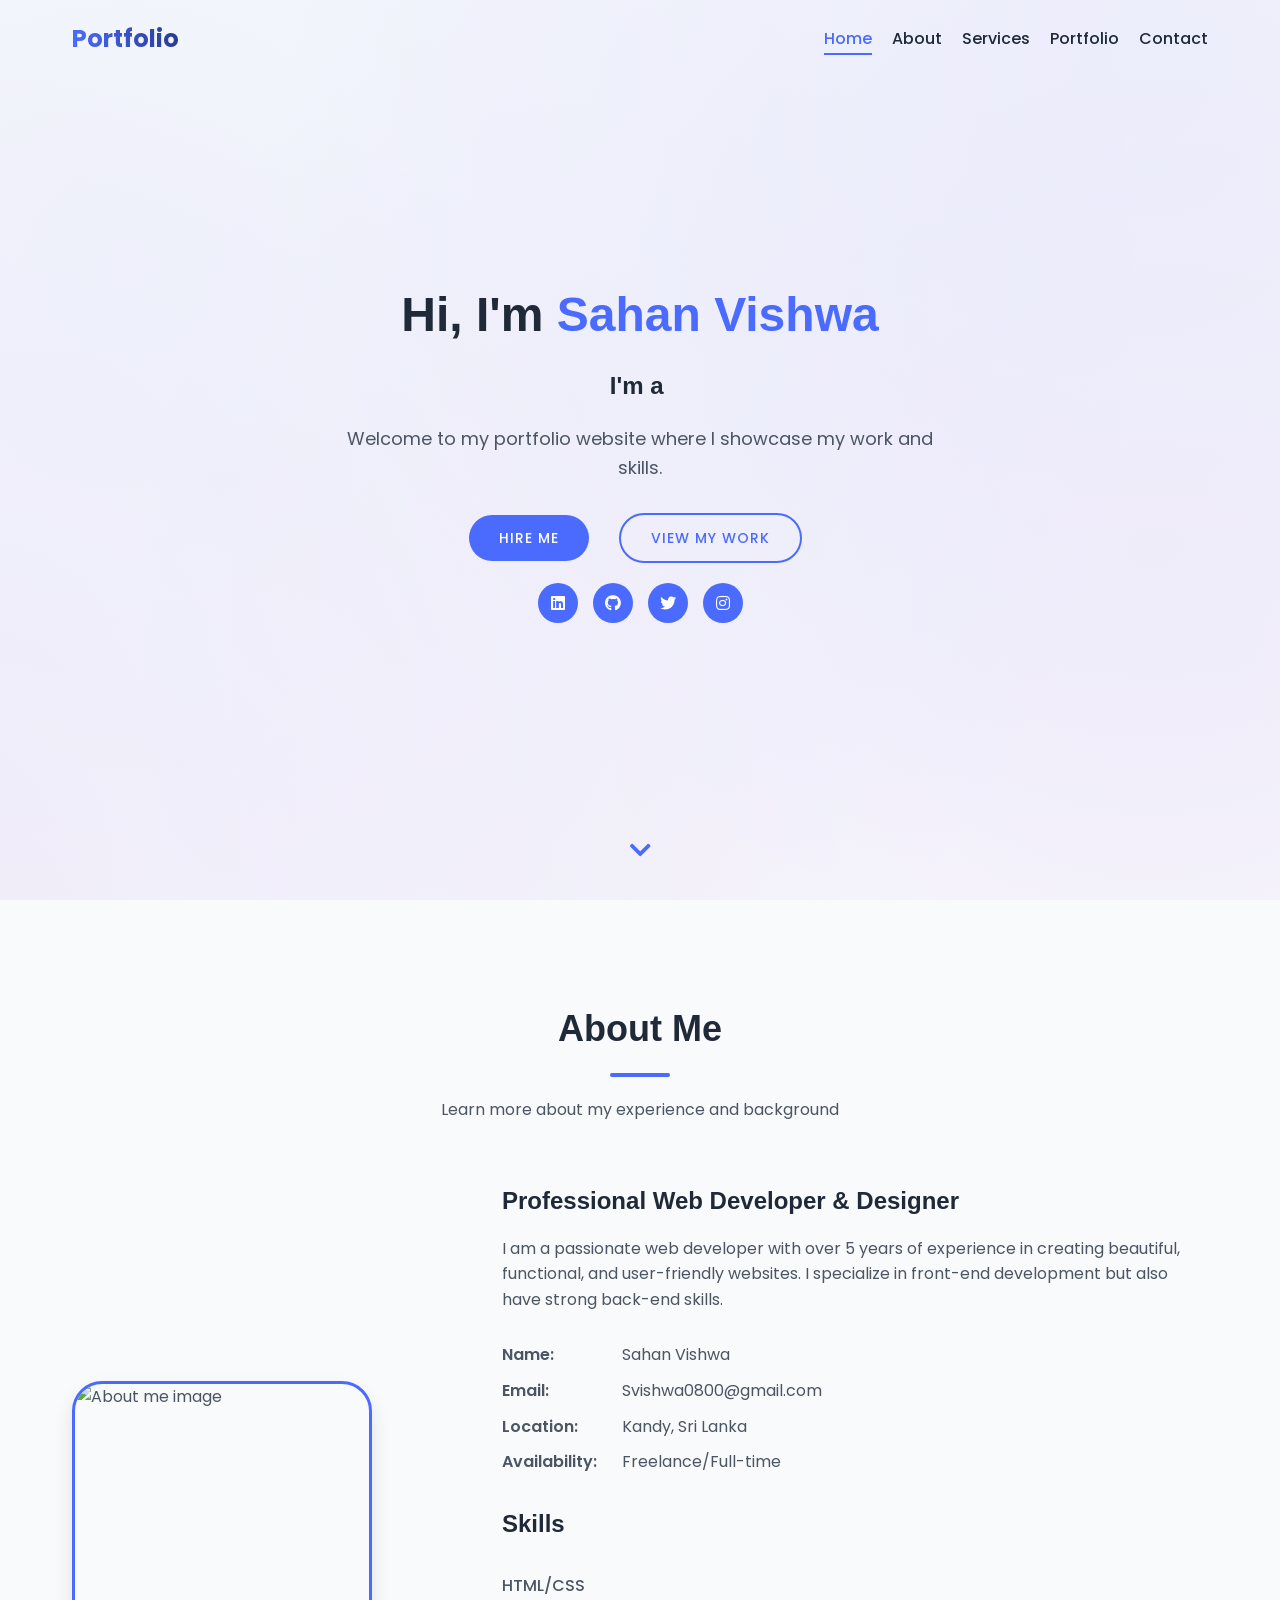
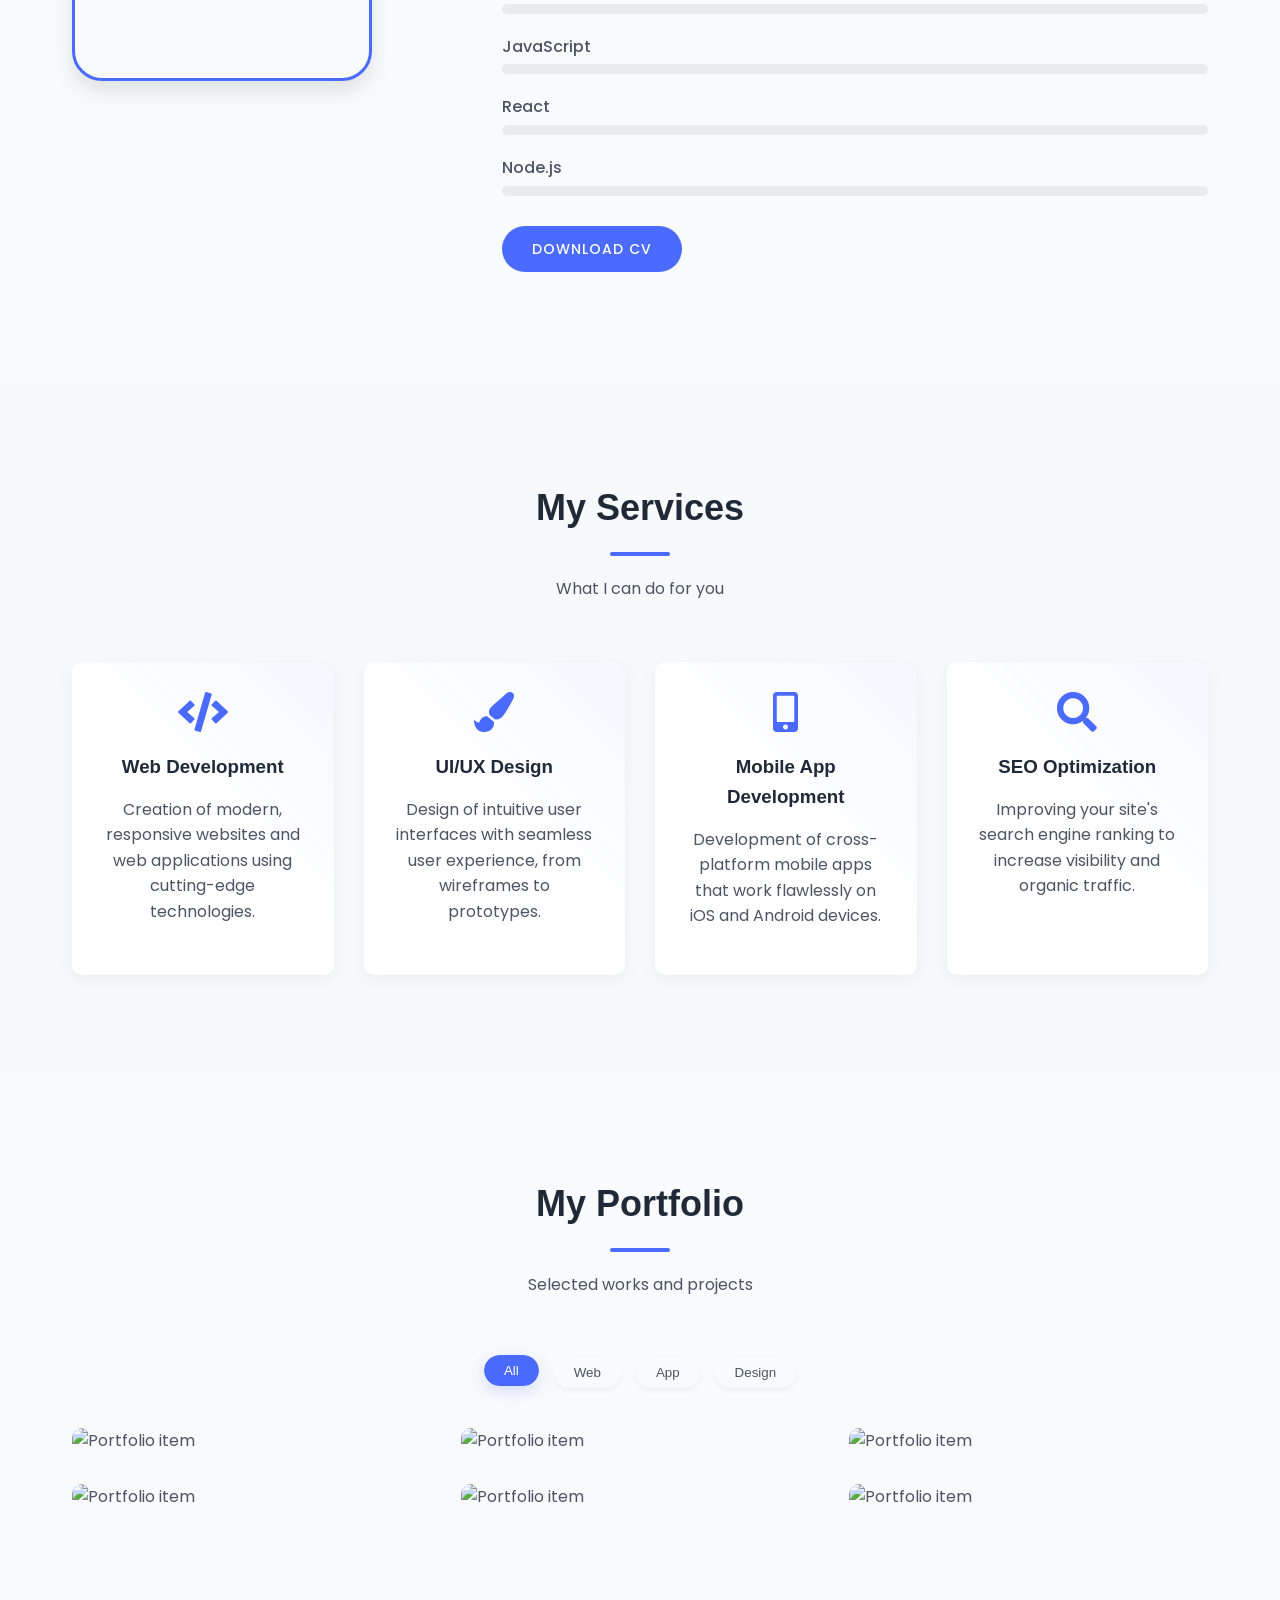
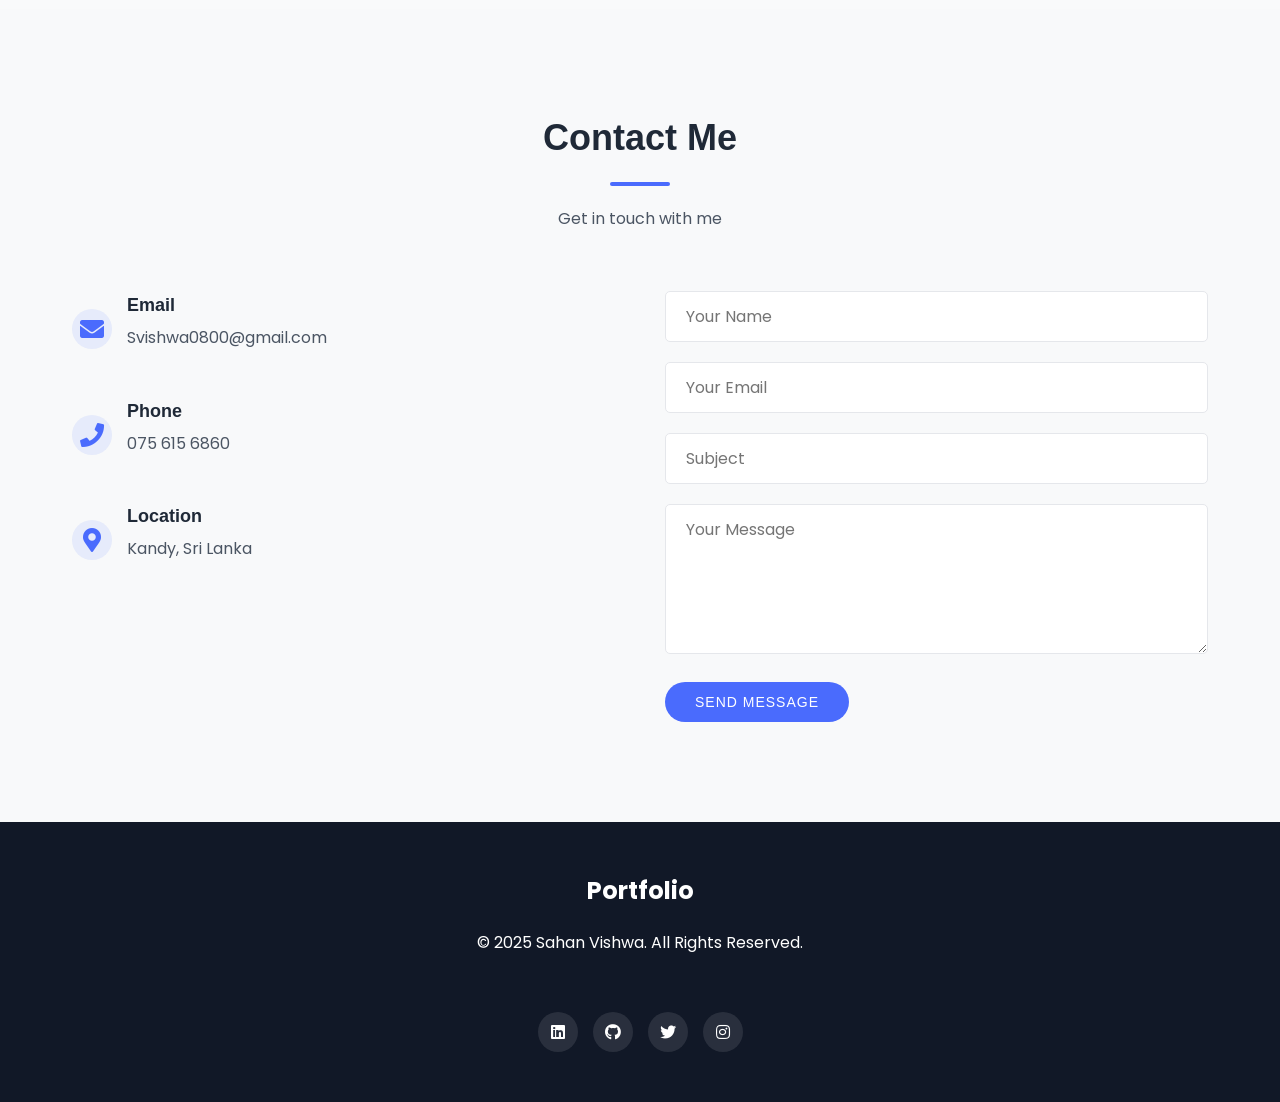
==== index.html @ ba1b1155 "Update index.html" ====
<!DOCTYPE html>
<html lang="en">
<head>
    <meta charset="UTF-8">
    <meta name="viewport" content="width=device-width, initial-scale=1.0">
    <title>Professional Portfolio</title>
    <link rel="stylesheet" href="styles.css">
    <link rel="stylesheet" href="https://cdnjs.cloudflare.com/ajax/libs/font-awesome/5.15.4/css/all.min.css">
    <link href="https://fonts.googleapis.com/css2?family=Poppins:wght@300;400;500;600;700&display=swap" rel="stylesheet">
    <script src="https://cdn.jsdelivr.net/npm/typed.js@2.0.12"></script>
</head>
<body>
    <header class="navbar">
        <div class="container">
            <div class="logo">Portfolio</div>
            <ul class="nav-links">
                <li><a href="#home" class="active">Home</a></li>
                <li><a href="#about">About</a></li>
                <li><a href="#services">Services</a></li>
                <li><a href="#portfolio">Portfolio</a></li>
                <li><a href="#contact">Contact</a></li>
            </ul>
            <div class="hamburger">
                <div class="bar"></div>
                <div class="bar"></div>
                <div class="bar"></div>
            </div>
        </div>
    </header>

    <section id="home" class="hero">
        <div class="hero-content">
            <div class="hero-text">
                <h1>Hi, I'm <span class="highlight">Sahan Vishwa</span></h1>
                <h2>I'm a <span class="typed-container"><span class="typed"></span></span></h2>
                <p>Welcome to my portfolio website where I showcase my work and skills.</p>
                <div class="cta-buttons">
                    <a href="#contact" class="btn primary-btn">Hire Me</a>
                    <a href="#portfolio" class="btn secondary-btn">View My Work</a>
                </div>
                <div class="social-icons">
                    <a href="https://www.linkedin.com/in/svishwa0800/"><i class="fab fa-linkedin"></i></a>
                    <a href="https://github.com/Svishwa2004"><i class="fab fa-github"></i></a>
                    <a href="#"><i class="fab fa-twitter"></i></a>
                    <a href="#"><i class="fab fa-instagram"></i></a>
                </div>
            </div>
        </div>
        <div class="scroll-down">
            <a href="#about"><i class="fas fa-chevron-down"></i></a>
        </div>
    </section>

    <!-- About Section -->
    <section id="about" class="about">
        <div class="container">
            <div class="section-header">
                <h2>About Me</h2>
                <div class="separator"></div>
                <p>Learn more about my experience and background</p>
            </div>
            
            <div class="about-content">
                <div class="about-image">
                    <img src="https://raw.githubusercontent.com/Svishwa2004/portfolio/refs/heads/main/my-image.JPG" alt="About me image" >
                </div>
                <div class="about-text">
                    <h3>Professional Web Developer & Designer</h3>
                    <p>I am a passionate web developer with over 5 years of experience in creating beautiful, functional, and user-friendly websites. I specialize in front-end development but also have strong back-end skills.</p>
                    
                    <div class="info-list">
                        <div class="info-item">
                            <span>Name:</span>
                            <span>Sahan Vishwa</span>
                        </div>
                        <div class="info-item">
                            <span>Email:</span>
                            <span>Svishwa0800@gmail.com</span>
                        </div>
                        <div class="info-item">
                            <span>Location:</span>
                            <span>Kandy, Sri Lanka</span>
                        </div>
                        <div class="info-item">
                            <span>Availability:</span>
                            <span>Freelance/Full-time</span>
                        </div>
                    </div>
                    
                    <h3>Skills</h3>
                    <div class="skills">
                        <div class="skill">
                            <div class="skill-name">HTML/CSS</div>
                            <div class="skill-bar">
                                <div class="skill-per" data-per="95%"></div>
                            </div>
                        </div>
                        <div class="skill">
                            <div class="skill-name">JavaScript</div>
                            <div class="skill-bar">
                                <div class="skill-per" data-per="85%"></div>
                            </div>
                        </div>
                        <div class="skill">
                            <div class="skill-name">React</div>
                            <div class="skill-bar">
                                <div class="skill-per" data-per="80%"></div>
                            </div>
                        </div>
                        <div class="skill">
                            <div class="skill-name">Node.js</div>
                            <div class="skill-bar">
                                <div class="skill-per" data-per="75%"></div>
                            </div>
                        </div>
                    </div>
                    
                    <a href="#" class="btn primary-btn" id="download-cv">Download CV</a>
                </div>
            </div>
        </div>
    </section>

    <!-- Services Section -->
    <section id="services" class="services">
        <div class="container">
            <div class="section-header">
                <h2>My Services</h2>
                <div class="separator"></div>
                <p>What I can do for you</p>
            </div>
            
            <div class="service-cards">
                <div class="service-card">
                    <i class="fas fa-code"></i>
                    <h3>Web Development</h3>
                    <p>Creation of modern, responsive websites and web applications using cutting-edge technologies.</p>
                </div>
                <div class="service-card">
                    <i class="fas fa-paint-brush"></i>
                    <h3>UI/UX Design</h3>
                    <p>Design of intuitive user interfaces with seamless user experience, from wireframes to prototypes.</p>
                </div>
                <div class="service-card">
                    <i class="fas fa-mobile-alt"></i>
                    <h3>Mobile App Development</h3>
                    <p>Development of cross-platform mobile apps that work flawlessly on iOS and Android devices.</p>
                </div>
                <div class="service-card">
                    <i class="fas fa-search"></i>
                    <h3>SEO Optimization</h3>
                    <p>Improving your site's search engine ranking to increase visibility and organic traffic.</p>
                </div>
            </div>
        </div>
    </section>

    <!-- Portfolio Section -->
    <section id="portfolio" class="portfolio">
        <div class="container">
            <div class="section-header">
                <h2>My Portfolio</h2>
                <div class="separator"></div>
                <p>Selected works and projects</p>
            </div>
            
            <div class="portfolio-filters">
                <button class="filter-btn active" data-filter="all">All</button>
                <button class="filter-btn" data-filter="web">Web</button>
                <button class="filter-btn" data-filter="app">App</button>
                <button class="filter-btn" data-filter="design">Design</button>
            </div>
            
            <div class="portfolio-grid">
                <div class="portfolio-item" data-category="web">
                    <div class="portfolio-image">
                        <img src="https://www.bytewebster.com/frontendprojects/uploads/images/responsive-e-commerce-website-template-bytewebster.jpg" alt="Portfolio item">
                        <div class="portfolio-overlay">
                            <div class="overlay-content">
                                <h3>E-Commerce Website</h3>
                                <p>Web Development</p>
                                <a href="#" class="view-project">View Project</a>
                            </div>
                        </div>
                    </div>
                </div>
                <div class="portfolio-item" data-category="app">
                    <div class="portfolio-image">
                        <img src="https://cdn.prod.website-files.com/6451597c62e55d5ea41332a5/6581054d151ed7f8823f4769_Create-Your-Own-Fitness-App-5.png" alt="Portfolio item">
                        <div class="portfolio-overlay">
                            <div class="overlay-content">
                                <h3>Fitness App</h3>
                                <p>Mobile App</p>
                                <a href="#" class="view-project">View Project</a>
                            </div>
                        </div>
                    </div>
                </div>
                <div class="portfolio-item" data-category="design">
                    <div class="portfolio-image">
                        <img src="http://graphicdesigneye.com/front-end/assets/images/banner/branding-design.png" alt="Portfolio item">
                        <div class="portfolio-overlay">
                            <div class="overlay-content">
                                <h3>Brand Identity</h3>
                                <p>Design</p>
                                <a href="#" class="view-project">View Project</a>
                            </div>
                        </div>
                    </div>
                </div>
                <div class="portfolio-item" data-category="web">
                    <div class="portfolio-image">
                        <img src="https://5.imimg.com/data5/MH/FQ/OV/SELLER-52007146/personal-portfolio-website-1000x1000.jpg" alt="Portfolio item">
                        <div class="portfolio-overlay">
                            <div class="overlay-content">
                                <h3>Portfolio Website</h3>
                                <p>Web Development</p>
                                <a href="#" class="view-project">View Project</a>
                            </div>
                        </div>
                    </div>
                </div>
                <div class="portfolio-item" data-category="app">
                    <div class="portfolio-image">
                        <img src="https://media.licdn.com/dms/image/v2/C4D12AQE7p2OstXBmpw/article-cover_image-shrink_600_2000/article-cover_image-shrink_600_2000/0/1619277092995?e=2147483647&v=beta&t=x0GxTcOvyIyr338R6J-FVIcWxgdVFo8Wwa640TPJw7Y" alt="Portfolio item">
                        <div class="portfolio-overlay">
                            <div class="overlay-content">
                                <h3>Food Delivery App</h3>
                                <p>Mobile App</p>
                                <a href="#" class="view-project">View Project</a>
                            </div>
                        </div>
                    </div>
                </div>
                <div class="portfolio-item" data-category="design">
                    <div class="portfolio-image">
                        <img src="https://karnavatiuniversity.edu.in/wp-content/uploads/2024/02/B.-Design-Hons.-Product-Design-img.jpg" alt="Portfolio item">
                        <div class="portfolio-overlay">
                            <div class="overlay-content">
                                <h3>Product Design</h3>
                                <p>Design</p>
                                <a href="#" class="view-project">View Project</a>
                            </div>
                        </div>
                    </div>
                </div>
            </div>
        </div>
    </section>

    <!-- Contact Section -->
    <section id="contact" class="contact">
        <div class="container">
            <div class="section-header">
                <h2>Contact Me</h2>
                <div class="separator"></div>
                <p>Get in touch with me</p>
            </div>
            
            <div class="contact-content">
                <div class="contact-info">
                    <div class="contact-item">
                        <i class="fas fa-envelope"></i>
                        <div>
                            <h3>Email</h3>
                            <p>Svishwa0800@gmail.com</p>
                        </div>
                    </div>
                    <div class="contact-item">
                        <i class="fas fa-phone"></i>
                        <div>
                            <h3>Phone</h3>
                            <p>075 615 6860</p>
                        </div>
                    </div>
                    <div class="contact-item">
                        <i class="fas fa-map-marker-alt"></i>
                        <div>
                            <h3>Location</h3>
                            <p>Kandy, Sri Lanka</p>
                        </div>
                    </div>
                </div>
                
                <form action="https://api.web3forms.com/submit" method="POST" class="contact-form">
                    <input type="hidden" name="access_key" value="cb5d2c61-7e8f-4712-87fb-365a425210e7">
                    <input type="hidden" name="subject" value="New Contact Form Submission - Portfolio">
                    <input type="hidden" name="from_name" value="Portfolio Website Contact">
                    <input type="hidden" name="replyto" value="" id="replyto-email">
                    <input type="checkbox" name="botcheck" class="hidden" style="display: none;">
                    <div class="form-group">
                        <input type="text" name="name" placeholder="Your Name" required>
                    </div>
                    <div class="form-group">
                        <input type="email" name="email" placeholder="Your Email" required id="email-field">
                    </div>
                    <div class="form-group">
                        <input type="text" name="subject" placeholder="Subject" required>
                    </div>
                    <div class="form-group">
                        <textarea name="message" placeholder="Your Message" required></textarea>
                    </div>
                    <button type="submit" class="btn primary-btn">Send Message</button>
                </form>
            </div>
        </div>
    </section>

    <!-- Footer -->
    <footer class="footer">
        <div class="container">
            <div class="footer-content">
                <div class="footer-logo">Portfolio</div>
                <p>&copy; 2025 Sahan Vishwa. All Rights Reserved.</p>
                <div class="social-icons">
                    <a href="https://www.linkedin.com/in/svishwa0800/"><i class="fab fa-linkedin"></i></a>
                    <a href="https://github.com/Svishwa2004"><i class="fab fa-github"></i></a>
                    <a href="#"><i class="fab fa-twitter"></i></a>
                    <a href="#"><i class="fab fa-instagram"></i></a>
                </div>
            </div>
        </div>
    </footer>

    <script src="https://cdn.jsdelivr.net/npm/typed.js@2.0.12"></script>
    <script src="https://unpkg.com/scrollreveal"></script>
    <script src="script.js"></script>
</body>
</html>
---- styles.css ----
/* General Styles */
:root {
    --primary-color: #4a6bfd; /* Use solid color */
    --secondary-color: #2a3b8f; /* Use solid color */
    --primary-gradient: linear-gradient(135deg, #4a6bfd, #8a2be2); /* Add gradient as a separate variable */
    --secondary-gradient: linear-gradient(135deg, #2a3b8f, #6a5acd); /* Add gradient as a separate variable */
    --dark-color: #111827;
    --light-color: #f9fafb;
    --text-color: #4b5563;
    --heading-color: #1f2937;
    --transition: all 0.3s ease-in-out;
}

* {
    margin: 0;
    padding: 0;
    box-sizing: border-box;
}

html {
    scroll-behavior: smooth;
}

body {
    font-family: 'Poppins', sans-serif;
    line-height: 1.6;
    color: var(--text-color);
    background-color: var(--light-color);
    animation: fadeIn 1s ease;
}

h1, h2, h3, h4, h5, h6 {
font-family: 'Montserrat', sans-serif;
    color: var(--heading-color);
    font-weight: 700;
    margin-bottom: 1rem;
}

p {
    margin-bottom: 1rem;
}

img {
    max-width: 100%;
    height: auto;
}

    a {
        color: var(--primary-color); /* Keep solid color for text */
        text-decoration: none;
        transition: var(--transition);
    }

a:hover {
    color: var(--secondary-color);
}

ul {
    list-style: none;
}

.container {
    max-width: 1200px;
    margin: 0 auto;
    padding: 0 2rem;
}

section {
    padding: 100px 0;
}

.btn {
    display: inline-block;
    padding: 12px 30px;
    border-radius: 50px;
    font-weight: 500;
    text-transform: uppercase;
    letter-spacing: 1px;
    transition: var(--transition);
    cursor: pointer;
    border: none;
    font-size: 14px;
    margin-right: 10px;
}

.highlight {
    color: var(--primary-color);
    font-weight: 700;
}
  
.primary-btn {
    background-color: var(--primary-color);
    color: white;
    position: relative;
    overflow: hidden;
}

.primary-btn:hover {
    background-color: var(--secondary-color);
    color: white;
    transform: translateY(-5px);
    box-shadow: 0 10px 20px rgba(0, 0, 0, 0.1);
}

.primary-btn::after {
    content: '';
    position: absolute;
    top: 50%;
    left: 50%;
    width: 150%;
    height: 150%;
    background: rgba(255, 255, 255, 0.2);
    border-radius: 50%;
    transform: translate(-50%, -50%) scale(0);
    opacity: 0;
    transition: transform 0.6s, opacity 0.6s;
}

.primary-btn:hover::after {
    transform: translate(-50%, -50%) scale(1);
    opacity: 1;
}

.secondary-btn {
    background-color: transparent;
    color: var(--primary-color);
    border: 2px solid var(--primary-color);
}

.secondary-btn:hover {
    background-color: var(--primary-color);
    color: white;
    transform: translateY(-5px);
    box-shadow: 0 10px 20px rgba(0, 0, 0, 0.1);
}

.section-header {
    text-align: center;
    margin-bottom: 60px;
}

.section-header h2 {
    font-size: 36px;
    position: relative;
    display: inline-block;
    margin-bottom: 15px;
}

.separator {
    height: 4px;
    width: 60px;
    background-color: var(--primary-color);
    margin: 0 auto 20px;
    border-radius: 10px;
}

/* Navbar Styles */
.navbar {
    position: fixed;
    top: 0;
    left: 0;
    width: 100%;
    z-index: 1000;
    background-color: transparent;
    transition: var(--transition);
    padding: 20px 0;
}

.navbar.scrolled {
    background-color: white;
    box-shadow: 0 5px 20px rgba(0, 0, 0, 0.1);
    padding: 15px 0;
}

.navbar .container {
    display: flex;
    justify-content: space-between;
    align-items: center;
}

.logo {
    font-size: 24px;
    font-weight: 700;
    color: var(--primary-color);
    position: relative;
    background-image: linear-gradient(to right, var(--primary-color), var(--secondary-color));
    background-clip: text;
    -webkit-background-clip: text;
    color: transparent;
    animation: gradientShift 5s ease infinite alternate;
}

.nav-links {
    display: flex;
    gap: 20px;
}

.nav-links li a {
    color: var(--heading-color);
    font-weight: 500;
    position: relative;
    padding: 5px 0;
}

.nav-links li a.active,
.nav-links li a:hover {
    color: var(--primary-color);
}

.nav-links li a::before {
    content: "";
    position: absolute;
    bottom: 0;
    left: 0;
    width: 0;
    height: 2px;
    background-color: var(--primary-color);
    transition: var(--transition);
}

.nav-links li a.active::before,
.nav-links li a:hover::before {
    width: 100%;
}

.hamburger {
    display: none;
    cursor: pointer;
}

.bar {
    display: block;
    width: 25px;
    height: 3px;
    margin: 5px auto;
    background-color: var(--heading-color);
    transition: var(--transition);
}

/* Hero Section */
.hero {
    display: flex;
    align-items: center;
    justify-content: center;
    text-align: center;
    height: 100vh;
    position: relative;
    overflow: hidden;
    background-color: var(--light-color);
    z-index: 1;
}

/* 3D Moving Background Effect */
.hero::before,
.hero::after {
    content: '';
    position: absolute;
    top: -50%;
    left: -50%;
    width: 200%;
    height: 200%;
    background-image: 
        radial-gradient(circle at 30% 40%, rgba(74, 107, 253, 0.05) 0%, transparent 50%),
        radial-gradient(circle at 70% 60%, rgba(138, 43, 226, 0.05) 0%, transparent 50%);
    animation: rotate3d 20s linear infinite;
    z-index: -2;
}

.hero::after {
    background-image: 
        radial-gradient(circle at 70% 30%, rgba(74, 107, 253, 0.08) 0%, transparent 40%),
        radial-gradient(circle at 20% 80%, rgba(138, 43, 226, 0.08) 0%, transparent 40%);
    animation: rotate3d-reverse 30s linear infinite;
    opacity: 0.7;
    z-index: -1;
}

/* Create floating shapes for depth */
.hero .shape {
    position: absolute;
    border-radius: 50%;
    background: linear-gradient(45deg, rgba(74, 107, 253, 0.1), rgba(138, 43, 226, 0.1));
    filter: blur(10px);
    z-index: -1;
}

.hero .shape:nth-child(1) {
    width: 300px;
    height: 300px;
    top: -100px;
    right: -100px;
    animation: float 15s ease-in-out infinite alternate;
}

.hero .shape:nth-child(2) {
    width: 200px;
    height: 200px;
    bottom: -50px;
    left: -50px;
    animation: float 20s ease-in-out infinite alternate-reverse;
}

.hero .shape:nth-child(3) {
    width: 150px;
    height: 150px;
    top: 40%;
    left: 20%;
    animation: float 25s ease-in-out infinite alternate;
}

@keyframes rotate3d {
    0% {
        transform: rotate(0deg) translateZ(0);
    }
    100% {
        transform: rotate(360deg) translateZ(0);
    }
}

@keyframes rotate3d-reverse {
    0% {
        transform: rotate(360deg) translateZ(0);
    }
    100% {
        transform: rotate(0deg) translateZ(0);
    }
}

@keyframes float {
    0% {
        transform: translateY(0) translateX(0) scale(1);
    }
    50% {
        transform: translateY(-30px) translateX(20px) scale(1.05);
    }
    100% {
        transform: translateY(0) translateX(0) scale(1);
    }
}

.hero-content {
    display: flex;
    flex-direction: column;
    align-items: center;
    gap: 30px;
    position: relative;
    z-index: 2;  /* Ensure content stays above the animated background */
}

.hero-text {
    max-width: 600px;
}

.hero-text h1 {
    font-size: 48px;
    margin-bottom: 10px;
    opacity: 0;
    transform: translateY(30px);
    animation: fadeInUp 1s forwards 0.5s;
}

.hero-text h2 {
    font-size: 24px;
    margin-bottom: 20px;
    opacity: 0;
    transform: translateY(30px);
    animation: fadeInUp 1s forwards 0.7s;
}

.hero-text p {
    font-size: 18px;
    margin-bottom: 30px;
    opacity: 0;
    transform: translateY(30px);
    animation: fadeInUp 1s forwards 0.9s;
}

.cta-buttons {
    display: flex;
    justify-content: center;
    align-items: center;
    gap: 20px;
    margin-top: 20px;
}

.social-icons {
    display: flex;
    justify-content: center;
    gap: 15px;
    margin-top: 20px;
    opacity: 0;
    transform: translateY(30px);
    animation: fadeInUp 1s forwards 1.3s;
}

.social-icons a {
    display: flex;
    align-items: center;
    justify-content: center;
    width: 40px;
    height: 40px;
    border-radius: 50%;
    background-color: var(--primary-color);
    color: white;
    transition: var(--transition);
    position: relative;
    overflow: hidden;
}

.social-icons a:hover {
    background-color: var(--secondary-color);
    transform: translateY(-5px);
}

.hero-image {
    display: none; /* Hide the hero image for now */
}

.scroll-down {
    position: absolute;
    bottom: 30px;
    left: 50%;
    transform: translateX(-50%);
    animation: bounce 2s infinite;
}

.scroll-down a {
    color: var(--primary-color);
    font-size: 24px;
}

/* About Section */
.about-content {
    display: flex;
    gap: 80px;
    align-items: center;
    justify-content: space-between;
}

.about-image {
    display: flex;
    justify-content: center;
    align-items: center;
}

.about-image img {
    width: 300px;  /* Make image smaller (adjust this value as needed) */
    height: 300px;
    object-fit: cover;
    border-radius: 10%;  /* Make perfectly round */
    border: 3px solid var(--primary-color);
    box-shadow: 0 10px 20px rgba(0, 0, 0, 0.1);
    transition: transform 0.3s ease, box-shadow 0.3s ease;
    display: block;
    margin: 0 auto;
}

.about-image img:hover {
    transform: scale(1.05);
    box-shadow: 0 15px 30px rgba(0, 0, 0, 0.2);
}

.about-text {
    flex: 1;
    margin-left: 50px;
}

.about-text h3 {
    font-size: 24px;
    margin-bottom: 15px;
}

.info-list {
    margin: 30px 0;
}

.info-item {
    display: flex;
    margin-bottom: 10px;
}

.info-item span:first-child {
    font-weight: 600;
    width: 120px;
    min-width: 120px; /* Ensure minimum width even on small screens */
    text-align: left; /* Align text to the left */
}

.skills {
    margin: 30px 0;
}

.skill {
    margin-bottom: 20px;
}

.skill-name {
    font-weight: 500;
    margin-bottom: 5px;
}

.skill-bar {
    height: 10px;
    background-color: #e9ecef;
    border-radius: 5px;
    overflow: hidden;
}

.skill-per {
    height: 100%;
    background-color: var(--primary-color);
    border-radius: 5px;
    position: relative;
    width: 0;
    transition: width 1.5s ease;
}

/* Services Section */
.services {
    background-color: #f8f9fa;
}

.service-cards {
    display: grid;
    grid-template-columns: repeat(auto-fill, minmax(250px, 1fr));
    gap: 30px;
}

.service-card {
    background-color: white;
    padding: 30px;
    border-radius: 10px;
    box-shadow: 0 5px 15px rgba(0, 0, 0, 0.05);
    transition: var(--transition);
    text-align: center;
    position: relative;
    overflow: hidden;
}

.service-card:hover {
    transform: translateY(-10px);
    box-shadow: 0 15px 30px rgba(0, 0, 0, 0.1);
}

.service-card i {
    font-size: 40px;
    color: var(--primary-color);
    margin-bottom: 20px;
}

.service-card h3 {
    margin-bottom: 15px;
}

.service-card::before {
    content: '';
    position: absolute;
    top: 0;
    left: 0;
    width: 100%;
    height: 100%;
    background: linear-gradient(135deg, var(--primary-color) 0%, var(--secondary-color) 100%);
    opacity: 0;
    z-index: -1;
    transition: opacity 0.3s ease;
    border-radius: 10px;
}

.service-card:hover::before {
    opacity: 0.05;
}

.service-card::after {
    content: "";
    position: absolute;
    width: 100%;
    height: 100%;
    top: 0;
    left: 0;
    background: linear-gradient(45deg, transparent 50%, rgba(74, 107, 253, 0.05) 100%);
    z-index: 1;
    transition: 0.6s;
}

.service-card:hover::after {
    transform: rotate(180deg);
}

/* Portfolio Section */
.portfolio-filters {
    display: flex;
    justify-content: center;
    gap: 15px;
    margin-bottom: 40px;
    flex-wrap: wrap;
}

.filter-btn {
    background: transparent;
    border: none;
    cursor: pointer;
    padding: 8px 20px;
    border-radius: 30px; /* More rounded corners */
    font-weight: 500;
    transition: all 0.4s cubic-bezier(0.165, 0.84, 0.44, 1);
    position: relative;
    overflow: hidden;
    color: var(--text-color);
    box-shadow: 0 2px 5px rgba(0, 0, 0, 0.05);
    transform: translateY(0);
}

.filter-btn::before {
    content: '';
    position: absolute;
    top: 0;
    left: 0;
    width: 100%;
    height: 100%;
    background-color: var(--primary-color);
    opacity: 0;
    transform: scale(0);
    border-radius: 30px;
    z-index: -1;
    transition: transform 0.4s cubic-bezier(0.165, 0.84, 0.44, 1), 
                opacity 0.4s cubic-bezier(0.165, 0.84, 0.44, 1);
}

.filter-btn.active, 
.filter-btn:hover {
    color: white;
    transform: translateY(-2px);
    box-shadow: 0 5px 15px rgba(74, 107, 253, 0.2);
}

.filter-btn.active::before, 
.filter-btn:hover::before {
    opacity: 1;
    transform: scale(1);
}

/* Enhanced Portfolio Items */
.portfolio-grid {
    display: grid;
    grid-template-columns: repeat(auto-fill, minmax(350px, 1fr));
    gap: 30px;
    transition: height 0.5s cubic-bezier(0.165, 0.84, 0.44, 1);
}

.portfolio-item {
    border-radius: 10px;
    overflow: hidden;
    position: relative;
    transform-origin: center;
    transition: all 0.6s cubic-bezier(0.165, 0.84, 0.44, 1);
    opacity: 1;
    transform: scale(1);
}

.portfolio-item.hide {
    opacity: 0;
    transform: scale(0.8);
    height: 0;
    margin: 0;
    padding: 0;
    pointer-events: none;
}

.portfolio-item.show {
    animation: portfolioItemAppear 0.6s cubic-bezier(0.165, 0.84, 0.44, 1) forwards;
}

@keyframes portfolioItemAppear {
    0% {
        opacity: 0;
        transform: scale(0.8);
    }
    100% {
        opacity: 1;
        transform: scale(1);
    }
}

/* Stagger effect for items */
.portfolio-item:nth-child(1) { transition-delay: 0.05s; }
.portfolio-item:nth-child(2) { transition-delay: 0.1s; }
.portfolio-item:nth-child(3) { transition-delay: 0.15s; }
.portfolio-item:nth-child(4) { transition-delay: 0.2s; }
.portfolio-item:nth-child(5) { transition-delay: 0.25s; }
.portfolio-item:nth-child(6) { transition-delay: 0.3s; }

.portfolio-grid {
    display: grid;
    grid-template-columns: repeat(auto-fill, minmax(350px, 1fr));
    gap: 30px;
}

.portfolio-item {
    border-radius: 10px;
    overflow: hidden;
    position: relative;
    transition: transform 0.5s ease, opacity 0.5s ease;
}

.portfolio-image img {
    display: block;
    width: 100%;
    transition: transform 0.5s ease;
}

.portfolio-item:hover .portfolio-image img {
    transform: scale(1.1);
}

.portfolio-overlay {
    position: absolute;
    top: 0;
    left: 0;
    width: 100%;
    height: 100%;
    background: rgba(0, 0, 0, 0.7);
    display: flex;
    align-items: center;
    justify-content: center;
    opacity: 0;
    transition: var(--transition);
}

.portfolio-item:hover .portfolio-overlay {
    opacity: 1;
}

.overlay-content {
    text-align: center;
    color: white;
    padding: 20px;
    transform: translateY(20px);
    opacity: 0;
    transition: all 0.4s ease 0.2s;
}

.portfolio-item:hover .overlay-content {
    transform: translateY(0);
    opacity: 1;
}

.overlay-content h3 {
    color: white;
    margin-bottom: 5px;
}

.overlay-content p {
    margin-bottom: 15px;
}

.view-project {
    color: white;
    border-bottom: 1px solid white;
    padding-bottom: 2px;
}

.view-project:hover {
    color: var(--primary-color);
    border-color: var(--primary-color);
}

/* Contact Section */
.contact {
    background-color: #f8f9fa;
}

.contact-content {
    display: flex;
    gap: 50px;
}

.contact-info {
    flex: 1;
}

.contact-item {
    display: flex;
    align-items: center; /* Change from flex-start to center for better vertical alignment */
    margin-bottom: 30px;
}

.contact-item i {
    font-size: 24px;
    color: var(--primary-color);
    margin-right: 15px;
    width: 40px;
    height: 40px;
    background-color: rgba(74, 107, 253, 0.1);
    border-radius: 50%;
    display: flex;
    align-items: center;
    justify-content: center;
}

.contact-item h3 {
    margin-bottom: 5px;
    font-size: 18px;
}

.contact-form {
    flex: 1;
}

.form-group {
    margin-bottom: 20px;
}

.form-group input,
.form-group textarea {
    width: 100%;
    padding: 12px 20px;
    border: 1px solid #e5e7eb;
    border-radius: 5px;
    font-family: 'Poppins', sans-serif;
    font-size: 16px;
    transition: all 0.3s ease;
}

.form-group input:focus,
.form-group textarea:focus {
    border-color: var(--primary-color);
    outline: none;
    box-shadow: 0 0 0 3px rgba(74, 107, 253, 0.1);
    transform: translateY(-3px);
}

.form-group textarea {
    min-height: 150px;
    resize: vertical;
}

/* Contact form status messages */
.form-status {
    margin-top: 15px;
    padding: 10px;
    border-radius: 4px;
    text-align: center;
    font-weight: 500;
}

.form-status.success {
    background-color: rgba(76, 175, 80, 0.1);
    color: #2e7d32;
    border: 1px solid #2e7d32;
}

.form-status.error {
    background-color: rgba(244, 67, 54, 0.1);
    color: #d32f2f;
    border: 1px solid #d32f2f;
}

.form-status i {
    margin-right: 5px;
}

/* Footer */
.footer {
    background-color: var(--dark-color);
    color: white;
    padding: 50px 0;
    text-align: center;
}

.footer-content {
    display: flex;
    flex-direction: column;
    align-items: center;
    gap: 20px;
}

.footer-logo {
    font-size: 24px;
    font-weight: 700;
    color: white;
}

.footer .social-icons a {
    background-color: rgba(255, 255, 255, 0.1);
    color: white;
}

.footer .social-icons a:hover {
    background-color: var(--primary-color);
}

/* Animations */
@keyframes fadeInUp {
    from {
        opacity: 0;
        transform: translateY(30px);
    }
    to {
        opacity: 1;
        transform: translateY(0);
    }
}

@keyframes fadeInRight {
    from {
        opacity: 0;
        transform: translateX(30px);
    }
    to {
        opacity: 1;
        transform: translateX(0);
    }
}

@keyframes bounce {
    0%, 20%, 50%, 80%, 100% {
        transform: translateY(0) translateX(-50%);
    }
    40% {
        transform: translateY(-20px) translateX(-50%);
    }
    60% {
        transform: translateY(-10px) translateX(-50%);
    }
}

/* Responsive Design */
@media screen and (max-width: 992px) {
    .hero-content,
    .about-content,
    .contact-content {
        flex-direction: column;
    }
    
    .hero-text,
    .about-text,
    .contact-info,
    .contact-form {
        text-align: center;
    }
    
    .hero-image {
        margin-top: 40px;
    }
    
    .info-item {
        justify-content: center;
    }
    
    .contact-item {
        justify-content: flex-start; /* Change from justify-content: center */
        text-align: left; /* Keep text left-aligned */
        max-width: 400px; /* Limit width for better appearance */
        margin-left: auto;
        margin-right: auto;
    }
    
    .portfolio-grid {
        grid-template-columns: repeat(auto-fill, minmax(300px, 1fr));
    }

    .info-list {
        display: flex;
        flex-direction: column;
        align-items: flex-start; /* Align items to the start */
        width: 100%;
        max-width: 500px; /* Limit width for better readability */
        margin: 30px auto; /* Center the list */
    }
    
    .info-item {
        width: 100%;
        justify-content: flex-start; /* Align items to the start */
        text-align: left;
    }
    
    .about-text {
        text-align: left; /* Keep text left-aligned */
        margin-left: 0; /* Remove left margin on mobile */
    }
}

@media screen and (max-width: 768px) {
    .nav-links {
        position: fixed;
        left: -100%;
        top: 80px;
        flex-direction: column;
        background-color: white;
        width: 100%;
        text-align: center;
        box-shadow: 0 5px 10px rgba(0, 0, 0, 0.1);
        transition: var(--transition);
        padding: 20px 0;
        gap: 0;
    }
    
    .nav-links.active {
        left: 0;
    }
    
    .nav-links li {
        margin: 15px 0;
    }
    
    .hamburger {
        display: block;
    }
    
    .hamburger.active .bar:nth-child(2) {
        opacity: 0;
    }
    
    .hamburger.active .bar:nth-child(1) {
        transform: translateY(8px) rotate(45deg);
    }
    
    .hamburger.active .bar:nth-child(3) {
        transform: translateY(-8px) rotate(-45deg);
    }
    
    .service-cards {
        grid-template-columns: 1fr;
    }
    
    .portfolio-grid {
        grid-template-columns: 1fr;
    }
    
    .section-header h2 {
        font-size: 30px;
    }
    
    .hero-text h1 {
        font-size: 36px;
    }
    
    .hero-text h2 {
        font-size: 20px;
    }
}

@media screen and (max-width: 576px) {
    .filter-btn {
        padding: 6px 12px;
        font-size: 14px;
    }
    
    .portfolio-filters {
        flex-wrap: wrap;
    }
    
    .hero-text h1 {
        font-size: 28px;
    }
    
    .hero-text h2 {
        font-size: 18px;
    }
    
    .section-header h2 {
        font-size: 26px;
    }
    
    .btn {
        padding: 10px 20px;
        font-size: 12px;
    }
    
    .about-text h3 {
        font-size: 20px;
    }
    
    .about-image {
        display: none;
    }

    .info-item {
        flex-direction: column; /* Stack items vertically on very small screens */
        align-items: flex-start;
        margin-bottom: 20px;
    }
    
    .info-item span:first-child {
        width: 100%;
        margin-bottom: 5px;
        color: var(--primary-color);
    }
    
    .contact-item {
        flex-direction: row; /* Ensure items stay in a row */
        align-items: center;
        justify-content: flex-start;
        text-align: left;
    }
    
    .contact-item i {
        margin-right: 15px;
        flex-shrink: 0; /* Prevent the icon from shrinking */
    }
    
    .contact-details {
        flex: 1; /* Allow the text portion to take remaining space */
    }
}

/* Additional Animations and Effects */
.skill-per[data-per] {
    position: relative;
}

.skill-per[data-per]::before {
    content: attr(data-per);
    position: absolute;
    right: 0;
    top: -30px;
    background-color: var(--primary-color);
    color: white;
    padding: 3px 8px;
    border-radius: 4px;
    font-size: 12px;
    opacity: 0;
    transition: opacity 0.5s ease 0.5s;
}

.skill-per[data-per]::after {
    content: '';
    position: absolute;
    right: 10px;
    top: -10px;
    border-left: 5px solid transparent;
    border-right: 5px solid transparent;
    border-top: 5px solid var(--primary-color);
    opacity: 0;
    transition: opacity 0.5s ease 0.5s;
}

.skill-per[data-per]:hover::before,
.skill-per[data-per]:hover::after {
    opacity: 1;
}

/* Preloader */
.preloader {
    position: fixed;
    top: 0;
    left: 0;
    width: 100%;
    height: 100%;
    background-color: white;
    display: flex;
    justify-content: center;
    align-items: center;
    z-index: 9999;
    transition: opacity 0.5s ease;
}

.preloader.hide {
    opacity: 0;
    pointer-events: none;
}

.loader {
    width: 50px;
    height: 50px;
    border: 5px solid #f3f3f3;
    border-top: 5px solid var(--primary-color);
    border-radius: 50%;
    animation: spin 1s linear infinite;
}

@keyframes spin {
    0% {
        transform: rotate(0deg);
    }
    100% {
        transform: rotate(360deg);
    }
}

/* Reveal animation for sections */
.reveal {
    position: relative;
    opacity: 0;
}

.reveal.active {
    opacity: 1;
}

/* Testimonials Section */
.testimonials {
    background-color: #f8f9fa;
    position: relative;
    overflow: hidden;
}

.testimonial-slider {
    display: flex;
    width: 300%;
    transition: transform 0.5s ease;
}

.testimonial-slide {
    width: 33.333%;
    padding: 0 15px;
}

.testimonial-card {
    background-color: white;
    padding: 30px;
    border-radius: 10px;
    box-shadow: 0 5px 15px rgba(0, 0, 0, 0.05);
    position: relative;
    margin-top: 30px;
}

.testimonial-text {
    font-style: italic;
    margin-bottom: 20px;
    position: relative;
    padding-left: 20px;
}

.testimonial-text:before {
    content: '"';
    font-size: 40px;
    color: var(--primary-color);
    opacity: 0.2;
    position: absolute;
    left: -5px;
    top: -10px;
}

.testimonial-author {
    display: flex;
    align-items: center;
}

.testimonial-avatar {
    width: 60px;
    height: 60px;
    border-radius: 50%;
    overflow: hidden;
    margin-right: 15px;
}

.testimonial-avatar img {
    width: 100%;
    height: 100%;
    object-fit: cover;
}

.testimonial-info h4 {
    margin-bottom: 5px;
}

.testimonial-info span {
    color: var(--primary-color);
    font-size: 14px;
}

.slider-dot {
    width: 12px;
    height: 12px;
    border-radius: 50%;
    background-color: #e5e7eb;
    margin: 0 5px;
    transition: var(--transition);
}

.slider-dot.active {
    background-color: var(--primary-color);
    transform: scale(1.2);
}

.custom-cursor.click {
    transform: translate(-50%, -50%) scale(0.75);
}

.custom-cursor--inner.click {
    transform: translate(-50%, -50%) scale(1.5);
}

/* Enhance Typed.js animations */
.typed-fade-out {
    opacity: 0;
    transition: opacity 0.5s;
}

.typed-cursor {
    opacity: 1;
    animation: blink 1s infinite;
    font-weight: 200;
    color: var(--primary-color);
}

@keyframes blink {
    0%, 100% { 
        opacity: 1; 
    }
    50% { 
        opacity: 0; 
    }
}

/* Make sure the typed container has enough room for text */
.typed-container {
    min-height: 30px; /* Adjust based on your text size */
    display: inline-block;
}
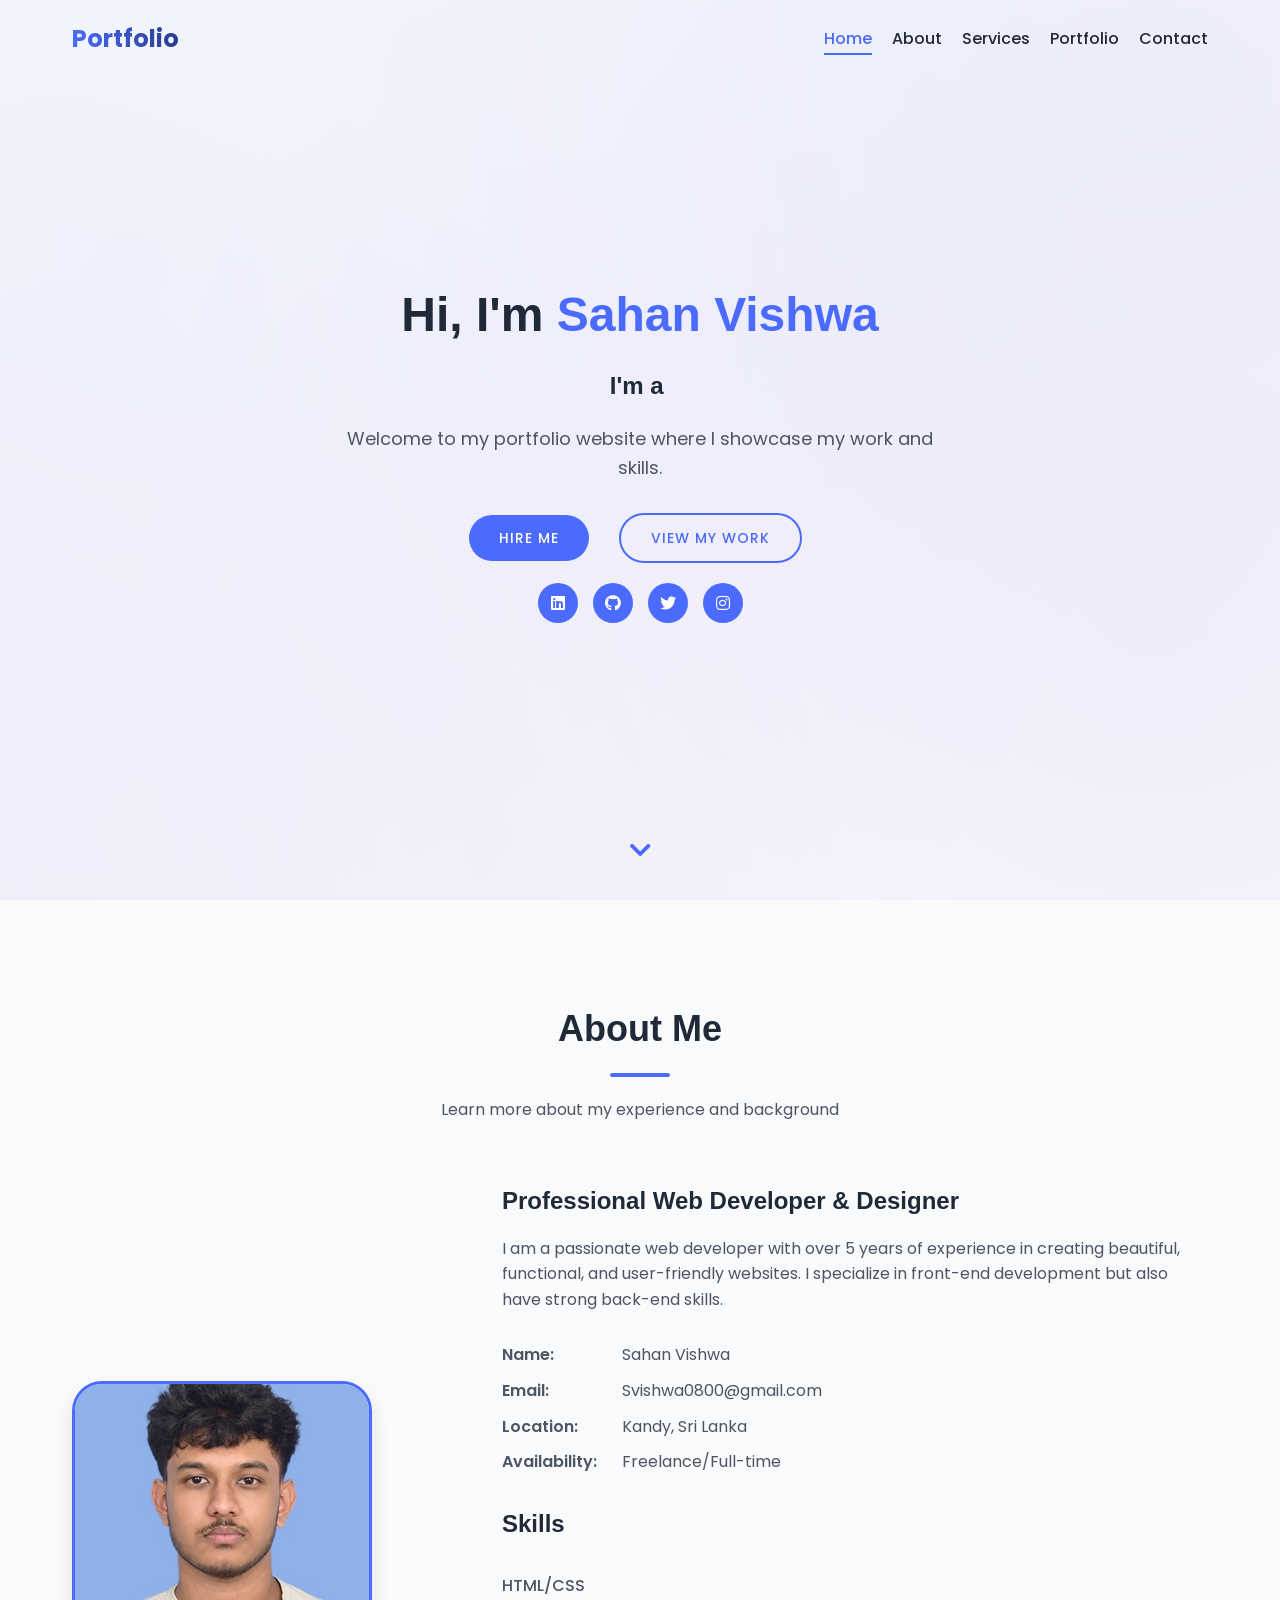
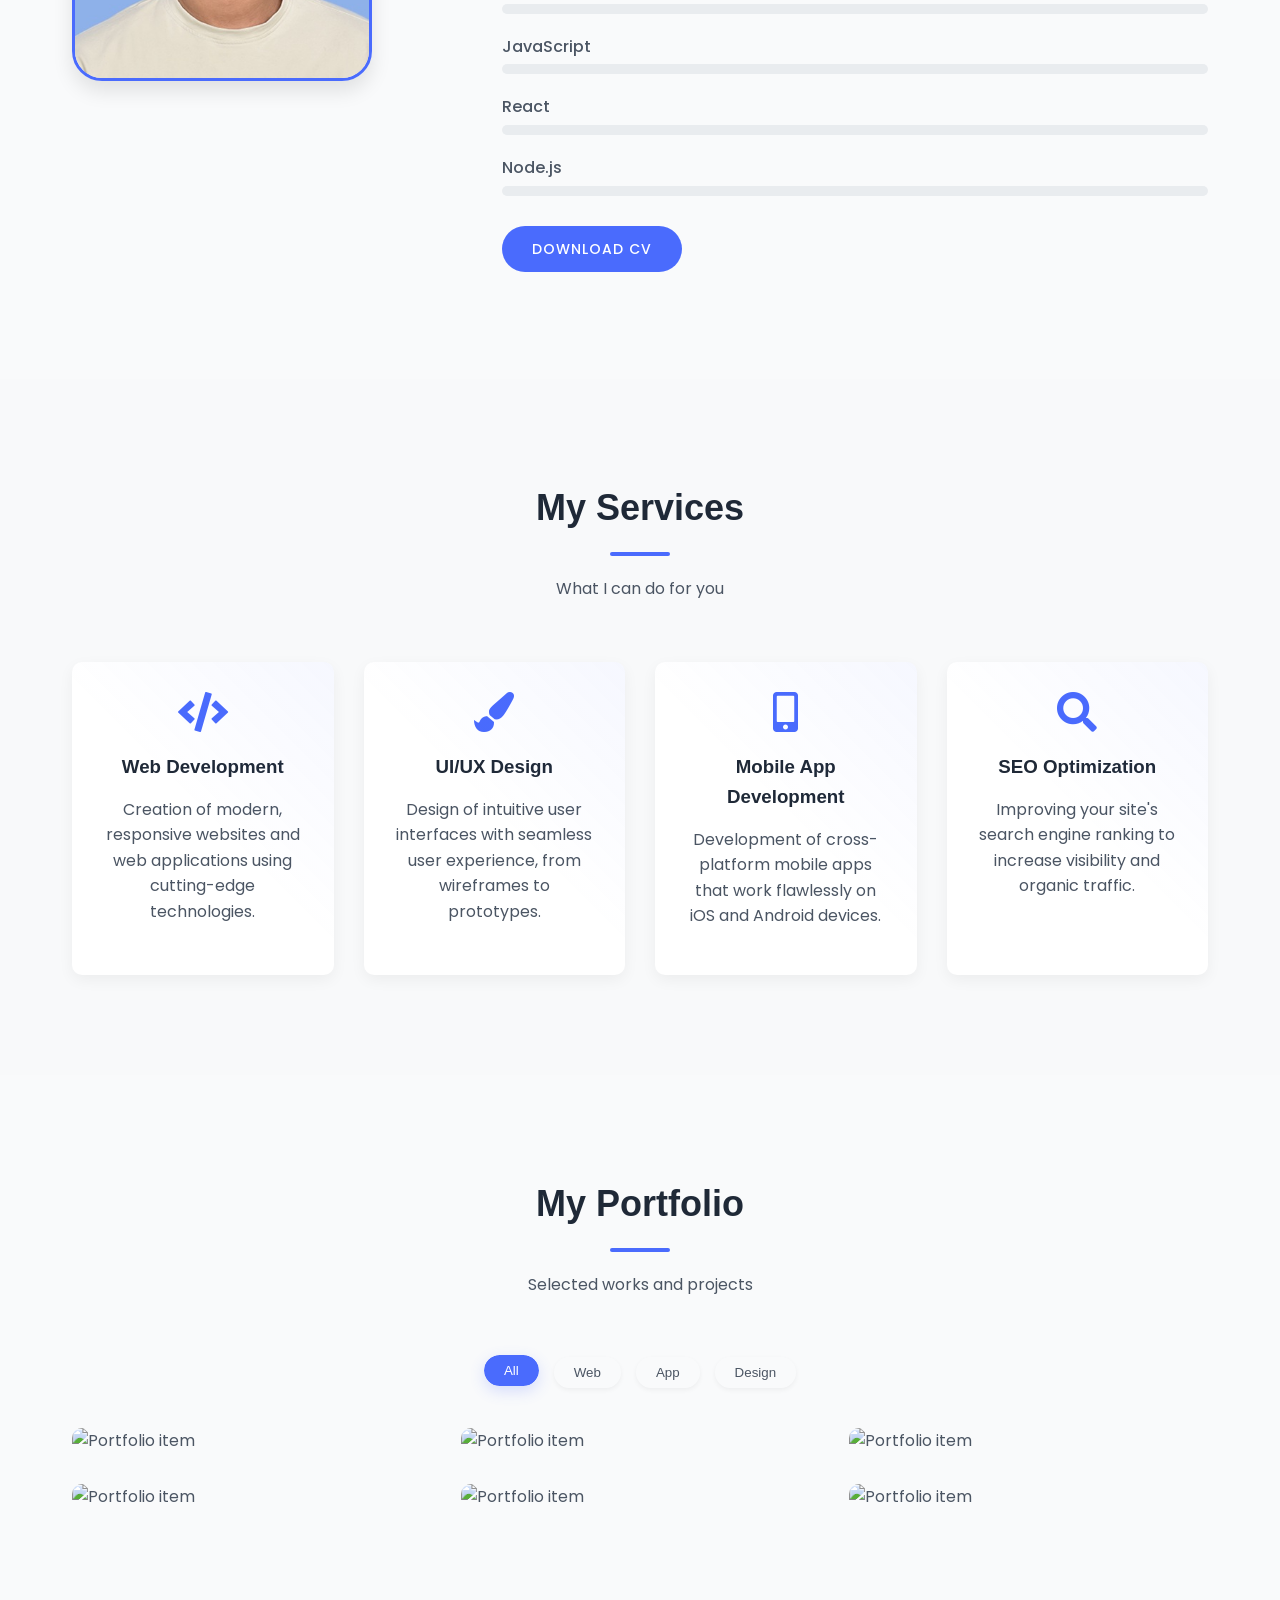
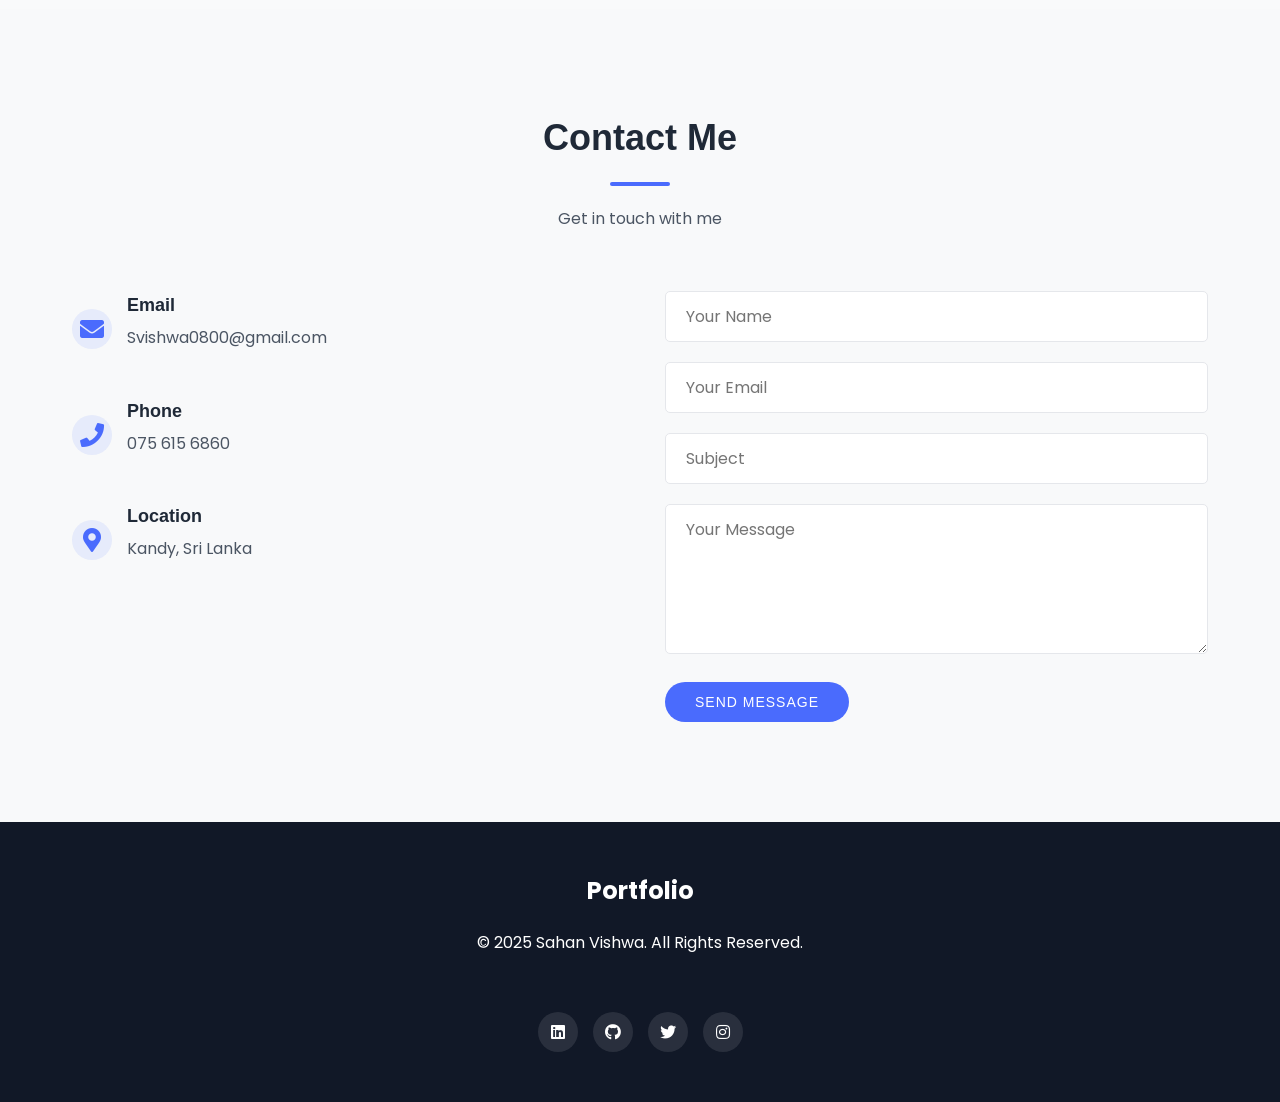
==== commit 0ff97a2f: "Update index.html" ====
--- a/index.html
+++ b/index.html
@@ -62,7 +62,7 @@
             
             <div class="about-content">
                 <div class="about-image">
-                    <img src="https://raw.githubusercontent.com/Svishwa2004/portfolio/refs/heads/main/my-image.JPG" alt="About me image" >
+                    <img src="my-image.JPG" alt="About me image" >
                 </div>
                 <div class="about-text">
                     <h3>Professional Web Developer & Designer</h3>
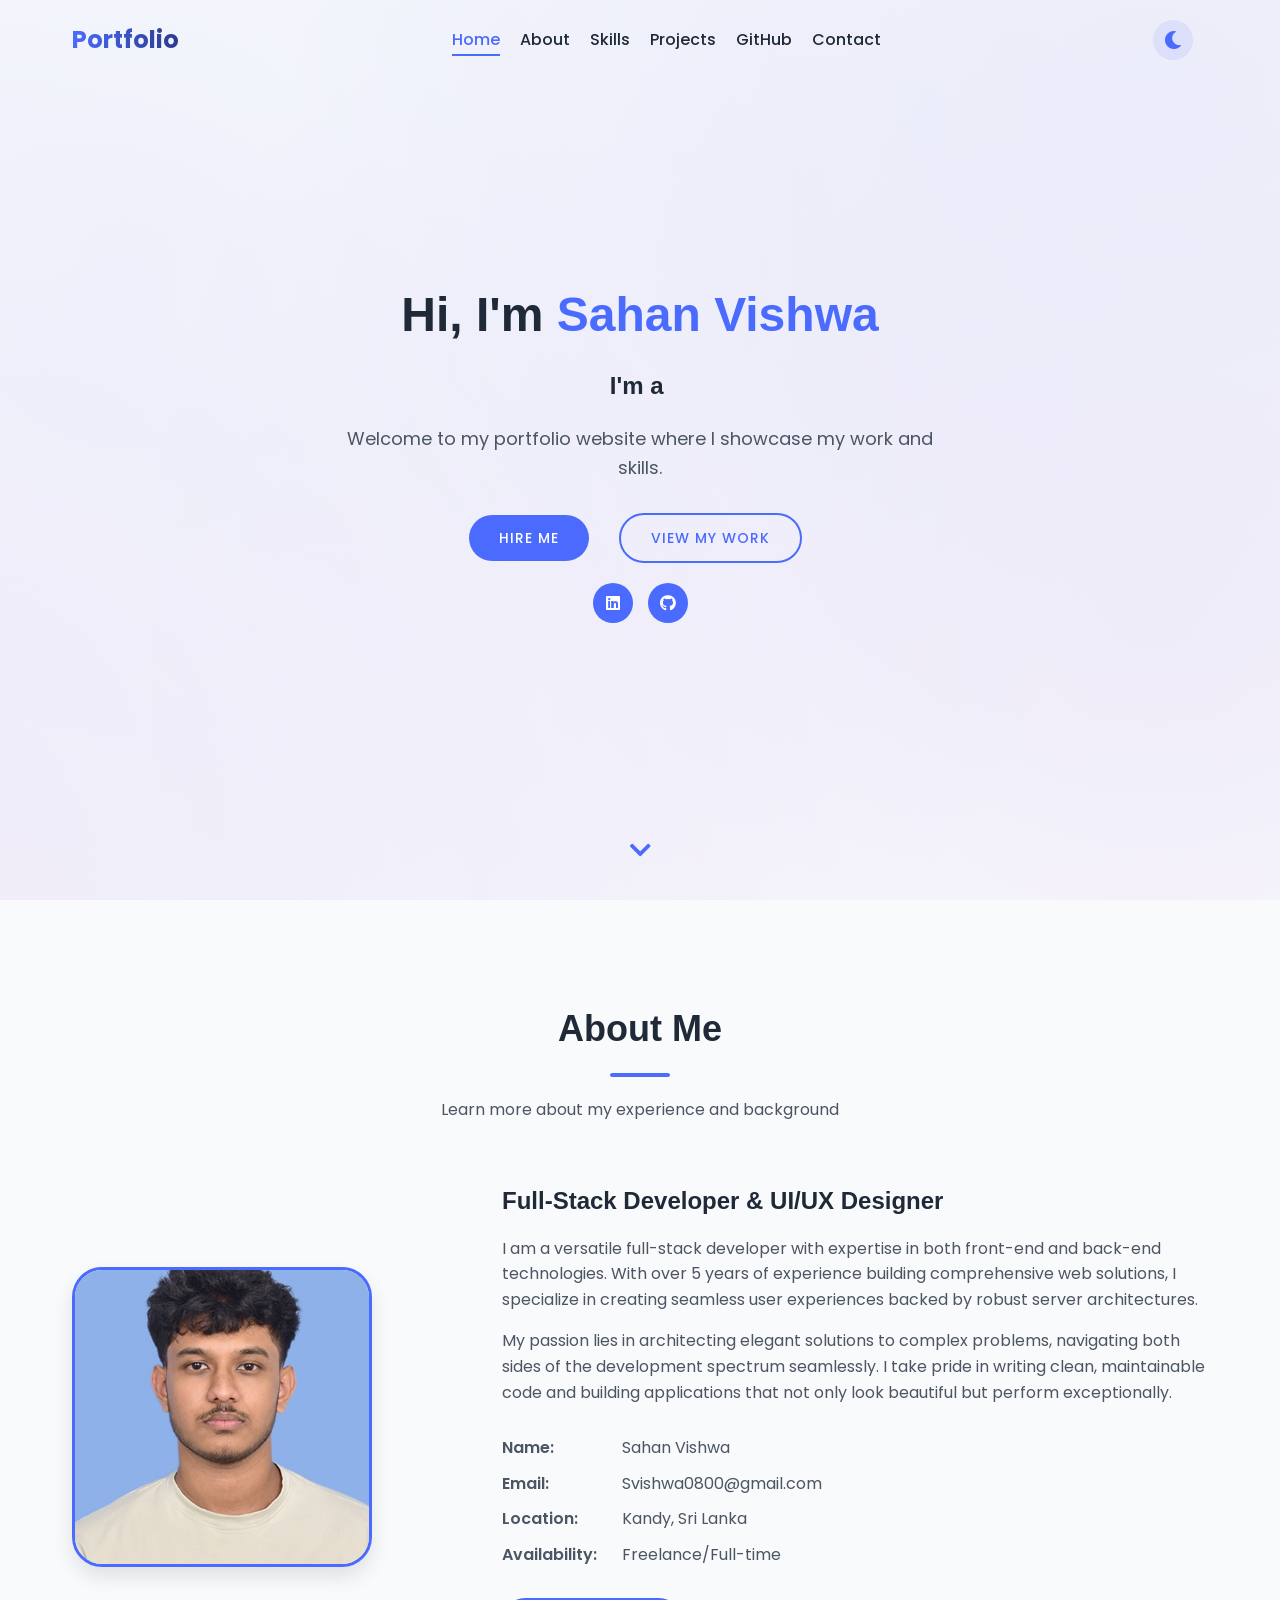
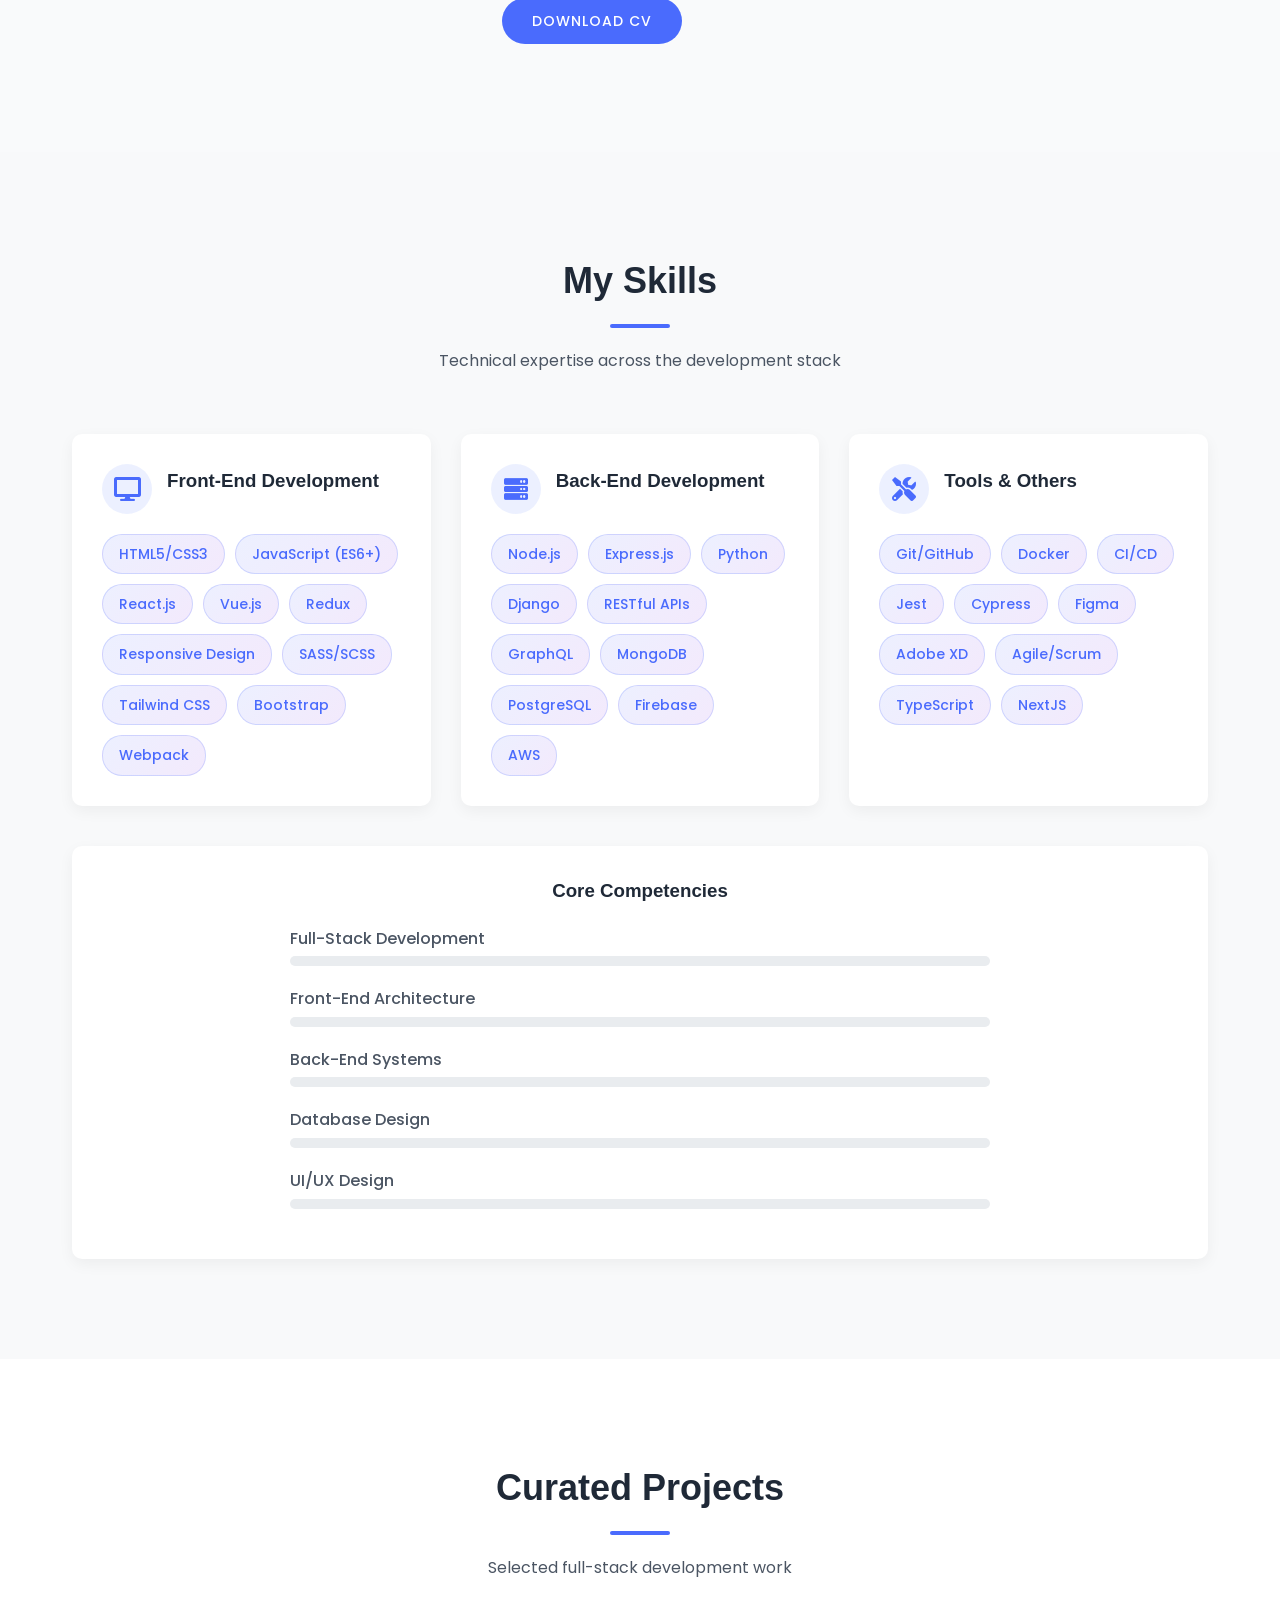
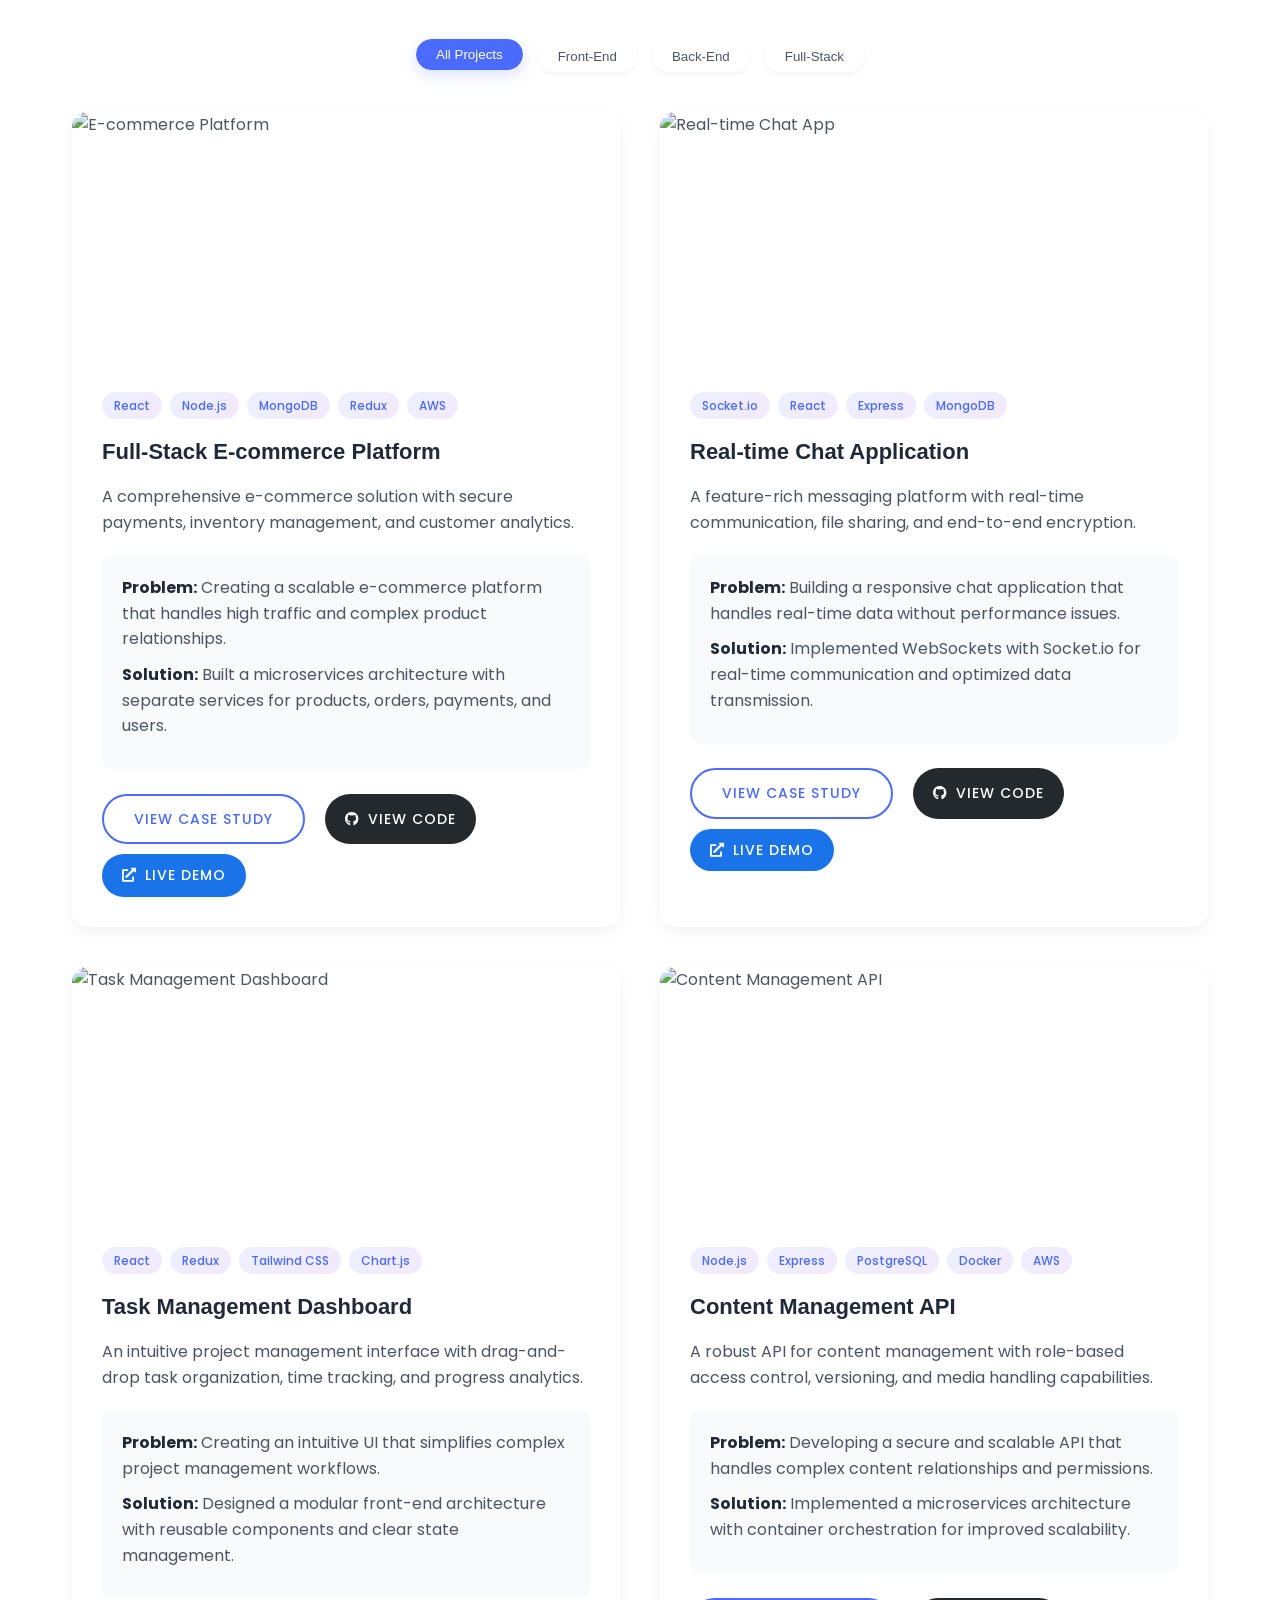
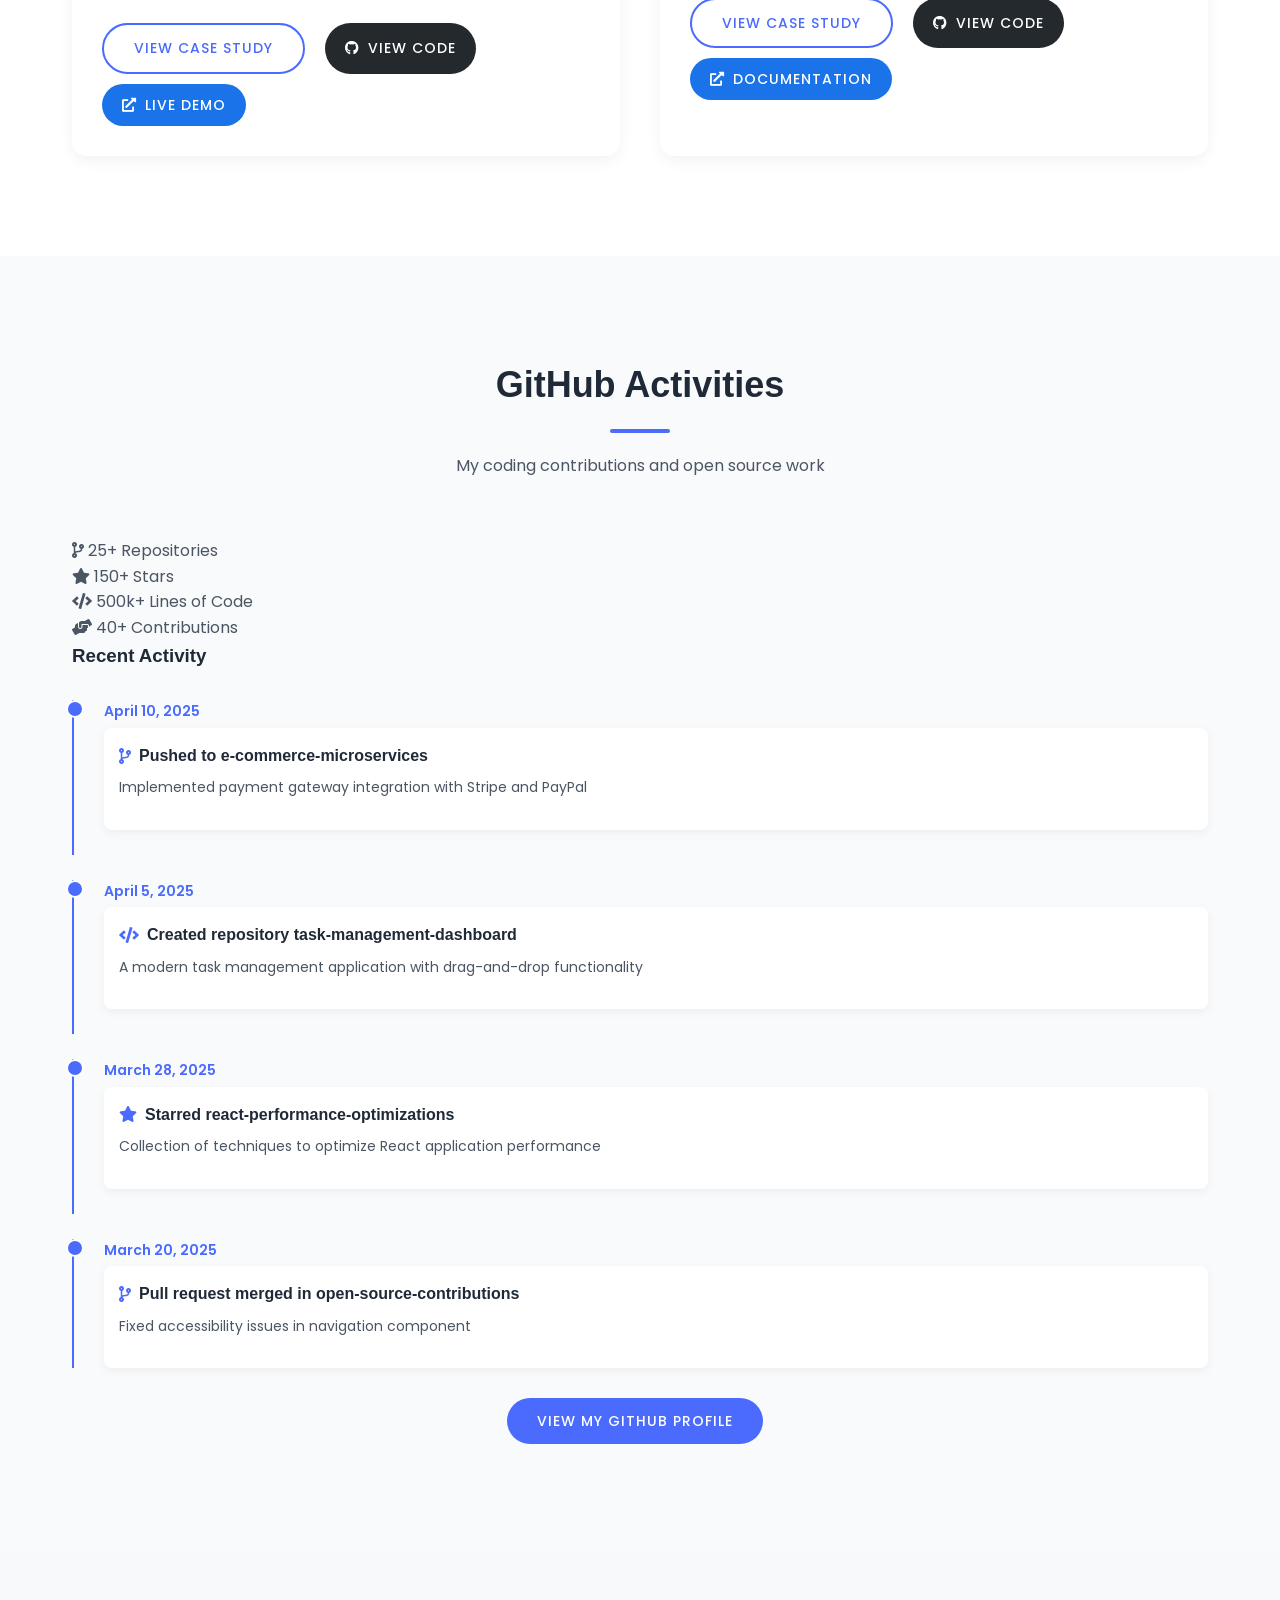
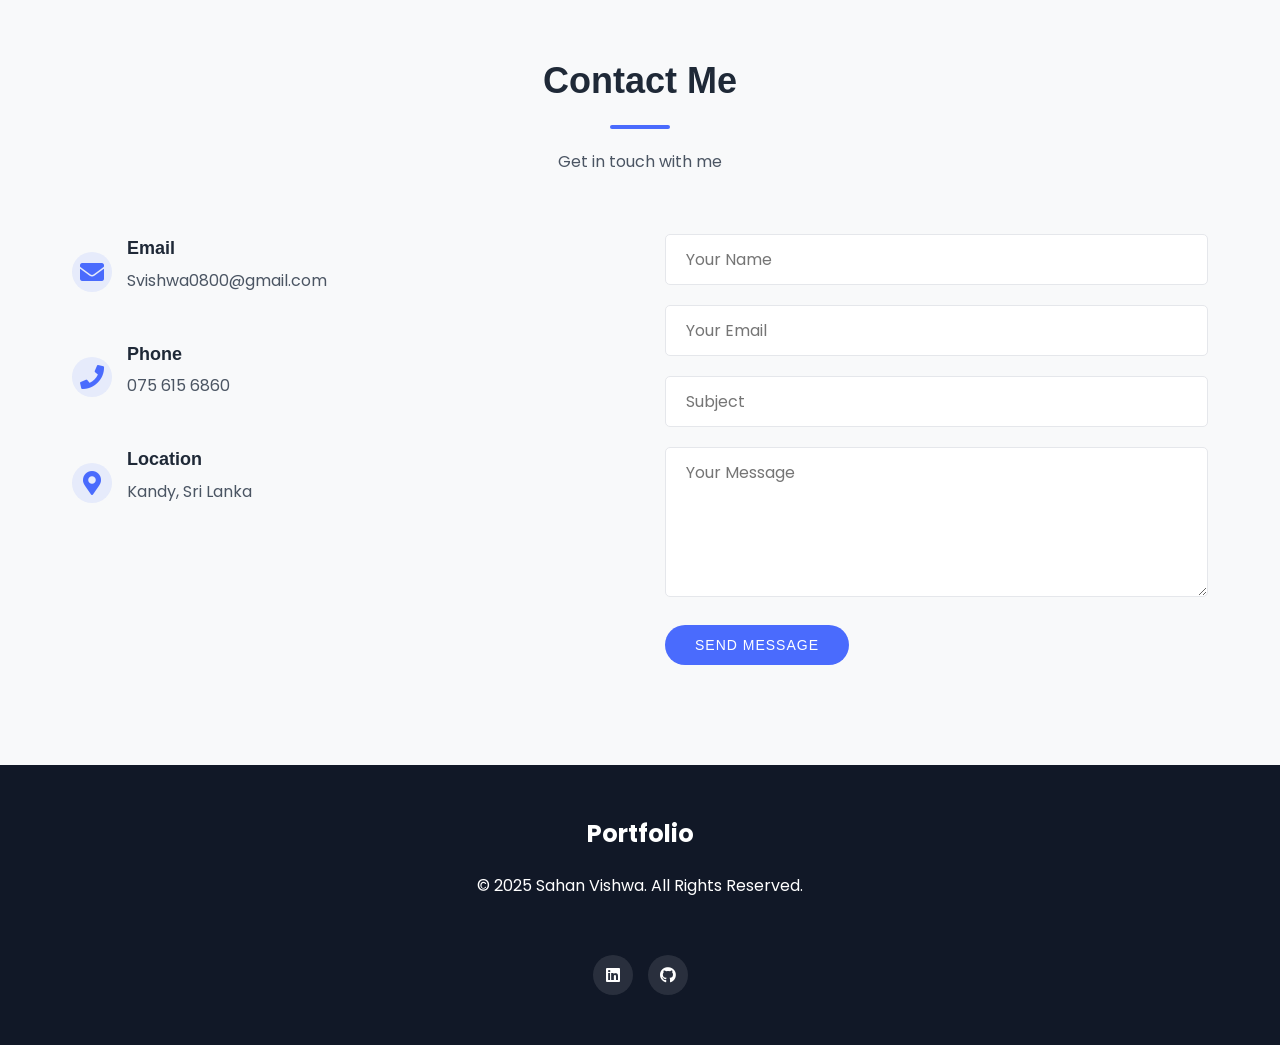
==== commit 0c3167b2: "Add files via upload" ====
--- a/index.html
+++ b/index.html
@@ -16,10 +16,14 @@
             <ul class="nav-links">
                 <li><a href="#home" class="active">Home</a></li>
                 <li><a href="#about">About</a></li>
-                <li><a href="#services">Services</a></li>
-                <li><a href="#portfolio">Portfolio</a></li>
+                <li><a href="#skills">Skills</a></li>
+                <li><a href="#projects">Projects</a></li>
+                <li><a href="#github">GitHub</a></li>
                 <li><a href="#contact">Contact</a></li>
             </ul>
+            <div class="theme-toggle">
+                <i class="fas fa-moon"></i>
+            </div>
             <div class="hamburger">
                 <div class="bar"></div>
                 <div class="bar"></div>
@@ -41,8 +45,6 @@
                 <div class="social-icons">
                     <a href="https://www.linkedin.com/in/svishwa0800/"><i class="fab fa-linkedin"></i></a>
                     <a href="https://github.com/Svishwa2004"><i class="fab fa-github"></i></a>
-                    <a href="#"><i class="fab fa-twitter"></i></a>
-                    <a href="#"><i class="fab fa-instagram"></i></a>
                 </div>
             </div>
         </div>
@@ -62,11 +64,12 @@
             
             <div class="about-content">
                 <div class="about-image">
-                    <img src="my-image.JPG" alt="About me image" >
+                    <img src="/my-image.JPG" alt="About me image" >
                 </div>
                 <div class="about-text">
-                    <h3>Professional Web Developer & Designer</h3>
-                    <p>I am a passionate web developer with over 5 years of experience in creating beautiful, functional, and user-friendly websites. I specialize in front-end development but also have strong back-end skills.</p>
+                    <h3>Full-Stack Developer & UI/UX Designer</h3>
+                    <p>I am a versatile full-stack developer with expertise in both front-end and back-end technologies. With over 5 years of experience building comprehensive web solutions, I specialize in creating seamless user experiences backed by robust server architectures.</p>
+                    <p>My passion lies in architecting elegant solutions to complex problems, navigating both sides of the development spectrum seamlessly. I take pride in writing clean, maintainable code and building applications that not only look beautiful but perform exceptionally.</p>
                     
                     <div class="info-list">
                         <div class="info-item">
@@ -87,162 +90,328 @@
                         </div>
                     </div>
                     
-                    <h3>Skills</h3>
-                    <div class="skills">
-                        <div class="skill">
-                            <div class="skill-name">HTML/CSS</div>
-                            <div class="skill-bar">
-                                <div class="skill-per" data-per="95%"></div>
-                            </div>
-                        </div>
-                        <div class="skill">
-                            <div class="skill-name">JavaScript</div>
-                            <div class="skill-bar">
-                                <div class="skill-per" data-per="85%"></div>
-                            </div>
-                        </div>
-                        <div class="skill">
-                            <div class="skill-name">React</div>
-                            <div class="skill-bar">
-                                <div class="skill-per" data-per="80%"></div>
-                            </div>
-                        </div>
-                        <div class="skill">
-                            <div class="skill-name">Node.js</div>
-                            <div class="skill-bar">
-                                <div class="skill-per" data-per="75%"></div>
-                            </div>
-                        </div>
-                    </div>
-                    
                     <a href="#" class="btn primary-btn" id="download-cv">Download CV</a>
                 </div>
             </div>
         </div>
     </section>
 
-    <!-- Services Section -->
-    <section id="services" class="services">
+    <!-- Skills Section -->
+    <section id="skills" class="skills-section">
         <div class="container">
             <div class="section-header">
-                <h2>My Services</h2>
+                <h2>My Skills</h2>
                 <div class="separator"></div>
-                <p>What I can do for you</p>
-            </div>
-            
-            <div class="service-cards">
-                <div class="service-card">
+                <p>Technical expertise across the development stack</p>
+            </div>
+            
+            <div class="skills-container">
+                <div class="skill-category">
+                    <div class="category-header">
+                        <i class="fas fa-desktop"></i>
+                        <h3>Front-End Development</h3>
+                    </div>
+                    <div class="category-skills">
+                        <div class="skill-tag">HTML5/CSS3</div>
+                        <div class="skill-tag">JavaScript (ES6+)</div>
+                        <div class="skill-tag">React.js</div>
+                        <div class="skill-tag">Vue.js</div>
+                        <div class="skill-tag">Redux</div>
+                        <div class="skill-tag">Responsive Design</div>
+                        <div class="skill-tag">SASS/SCSS</div>
+                        <div class="skill-tag">Tailwind CSS</div>
+                        <div class="skill-tag">Bootstrap</div>
+                        <div class="skill-tag">Webpack</div>
+                    </div>
+                </div>
+                
+                <div class="skill-category">
+                    <div class="category-header">
+                        <i class="fas fa-server"></i>
+                        <h3>Back-End Development</h3>
+                    </div>
+                    <div class="category-skills">
+                        <div class="skill-tag">Node.js</div>
+                        <div class="skill-tag">Express.js</div>
+                        <div class="skill-tag">Python</div>
+                        <div class="skill-tag">Django</div>
+                        <div class="skill-tag">RESTful APIs</div>
+                        <div class="skill-tag">GraphQL</div>
+                        <div class="skill-tag">MongoDB</div>
+                        <div class="skill-tag">PostgreSQL</div>
+                        <div class="skill-tag">Firebase</div>
+                        <div class="skill-tag">AWS</div>
+                    </div>
+                </div>
+                
+                <div class="skill-category">
+                    <div class="category-header">
+                        <i class="fas fa-tools"></i>
+                        <h3>Tools & Others</h3>
+                    </div>
+                    <div class="category-skills">
+                        <div class="skill-tag">Git/GitHub</div>
+                        <div class="skill-tag">Docker</div>
+                        <div class="skill-tag">CI/CD</div>
+                        <div class="skill-tag">Jest</div>
+                        <div class="skill-tag">Cypress</div>
+                        <div class="skill-tag">Figma</div>
+                        <div class="skill-tag">Adobe XD</div>
+                        <div class="skill-tag">Agile/Scrum</div>
+                        <div class="skill-tag">TypeScript</div>
+                        <div class="skill-tag">NextJS</div>
+                    </div>
+                </div>
+            </div>
+            
+            <div class="skill-progress-container">
+                <h3>Core Competencies</h3>
+                <div class="skill-progress">
+                    <div class="skill">
+                        <div class="skill-name">Full-Stack Development</div>
+                        <div class="skill-bar">
+                            <div class="skill-per" data-per="95%"></div>
+                        </div>
+                    </div>
+                    <div class="skill">
+                        <div class="skill-name">Front-End Architecture</div>
+                        <div class="skill-bar">
+                            <div class="skill-per" data-per="90%"></div>
+                        </div>
+                    </div>
+                    <div class="skill">
+                        <div class="skill-name">Back-End Systems</div>
+                        <div class="skill-bar">
+                            <div class="skill-per" data-per="85%"></div>
+                        </div>
+                    </div>
+                    <div class="skill">
+                        <div class="skill-name">Database Design</div>
+                        <div class="skill-bar">
+                            <div class="skill-per" data-per="80%"></div>
+                        </div>
+                    </div>
+                    <div class="skill">
+                        <div class="skill-name">UI/UX Design</div>
+                        <div class="skill-bar">
+                            <div class="skill-per" data-per="85%"></div>
+                        </div>
+                    </div>
+                </div>
+            </div>
+        </div>
+    </section>
+
+    <!-- Projects Section -->
+    <section id="projects" class="projects">
+        <div class="container">
+            <div class="section-header">
+                <h2>Curated Projects</h2>
+                <div class="separator"></div>
+                <p>Selected full-stack development work</p>
+            </div>
+            
+            <div class="project-filters">
+                <button class="filter-btn active" data-filter="all">All Projects</button>
+                <button class="filter-btn" data-filter="frontend">Front-End</button>
+                <button class="filter-btn" data-filter="backend">Back-End</button>
+                <button class="filter-btn" data-filter="fullstack">Full-Stack</button>
+            </div>
+            
+            <div class="project-grid">
+                <!-- Full-Stack E-commerce Platform -->
+                <div class="project-card" data-category="fullstack">
+                    <div class="project-image">
+                        <img src="https://www.templateshub.net/uploads/1537207366electrothumb.jpg" alt="E-commerce Platform">
+                    </div>
+                    <div class="project-content">
+                        <div class="project-tags">
+                            <span class="project-tag">React</span>
+                            <span class="project-tag">Node.js</span>
+                            <span class="project-tag">MongoDB</span>
+                            <span class="project-tag">Redux</span>
+                            <span class="project-tag">AWS</span>
+                        </div>
+                        <h3>Full-Stack E-commerce Platform</h3>
+                        <p>A comprehensive e-commerce solution with secure payments, inventory management, and customer analytics.</p>
+                        <div class="project-meta">
+                            <div class="project-problem">
+                                <strong>Problem:</strong> Creating a scalable e-commerce platform that handles high traffic and complex product relationships.
+                            </div>
+                            <div class="project-solution">
+                                <strong>Solution:</strong> Built a microservices architecture with separate services for products, orders, payments, and users.
+                            </div>
+                        </div>
+                        <div class="project-buttons">
+                            <a href="#case-study-ecommerce" class="btn secondary-btn">View Case Study</a>
+                            <a href="https://github.com/" target="_blank" class="btn github-btn"><i class="fab fa-github"></i> View Code</a>
+                            <a href="#" target="_blank" class="btn live-btn"><i class="fas fa-external-link-alt"></i> Live Demo</a>
+                        </div>
+                    </div>
+                </div>
+                
+                <!-- Real-time Chat Application -->
+                <div class="project-card" data-category="fullstack">
+                    <div class="project-image">
+                        <img src="https://cdn.dribbble.com/userupload/35973787/file/original-787dceabe1b53aa013f0608f4abd3055.png" alt="Real-time Chat App">
+                    </div>
+                    <div class="project-content">
+                        <div class="project-tags">
+                            <span class="project-tag">Socket.io</span>
+                            <span class="project-tag">React</span>
+                            <span class="project-tag">Express</span>
+                            <span class="project-tag">MongoDB</span>
+                        </div>
+                        <h3>Real-time Chat Application</h3>
+                        <p>A feature-rich messaging platform with real-time communication, file sharing, and end-to-end encryption.</p>
+                        <div class="project-meta">
+                            <div class="project-problem">
+                                <strong>Problem:</strong> Building a responsive chat application that handles real-time data without performance issues.
+                            </div>
+                            <div class="project-solution">
+                                <strong>Solution:</strong> Implemented WebSockets with Socket.io for real-time communication and optimized data transmission.
+                            </div>
+                        </div>
+                        <div class="project-buttons">
+                            <a href="#case-study-chat" class="btn secondary-btn">View Case Study</a>
+                            <a href="https://github.com/" target="_blank" class="btn github-btn"><i class="fab fa-github"></i> View Code</a>
+                            <a href="#" target="_blank" class="btn live-btn"><i class="fas fa-external-link-alt"></i> Live Demo</a>
+                        </div>
+                    </div>
+                </div>
+                
+                <!-- Task Management Dashboard -->
+                <div class="project-card" data-category="frontend">
+                    <div class="project-image">
+                        <img src="https://i.etsystatic.com/27661493/r/il/61ddee/4772407423/il_1588xN.4772407423_plzq.jpg" alt="Task Management Dashboard">
+                    </div>
+                    <div class="project-content">
+                        <div class="project-tags">
+                            <span class="project-tag">React</span>
+                            <span class="project-tag">Redux</span>
+                            <span class="project-tag">Tailwind CSS</span>
+                            <span class="project-tag">Chart.js</span>
+                        </div>
+                        <h3>Task Management Dashboard</h3>
+                        <p>An intuitive project management interface with drag-and-drop task organization, time tracking, and progress analytics.</p>
+                        <div class="project-meta">
+                            <div class="project-problem">
+                                <strong>Problem:</strong> Creating an intuitive UI that simplifies complex project management workflows.
+                            </div>
+                            <div class="project-solution">
+                                <strong>Solution:</strong> Designed a modular front-end architecture with reusable components and clear state management.
+                            </div>
+                        </div>
+                        <div class="project-buttons">
+                            <a href="#case-study-dashboard" class="btn secondary-btn">View Case Study</a>
+                            <a href="https://github.com/" target="_blank" class="btn github-btn"><i class="fab fa-github"></i> View Code</a>
+                            <a href="#" target="_blank" class="btn live-btn"><i class="fas fa-external-link-alt"></i> Live Demo</a>
+                        </div>
+                    </div>
+                </div>
+                
+                <!-- Content Management API -->
+                <div class="project-card" data-category="backend">
+                    <div class="project-image">
+                        <img src="https://cdn.dribbble.com/users/4189231/screenshots/17343305/media/202173138f9504c2eacd16e70698312c.png" alt="Content Management API">
+                    </div>
+                    <div class="project-content">
+                        <div class="project-tags">
+                            <span class="project-tag">Node.js</span>
+                            <span class="project-tag">Express</span>
+                            <span class="project-tag">PostgreSQL</span>
+                            <span class="project-tag">Docker</span>
+                            <span class="project-tag">AWS</span>
+                        </div>
+                        <h3>Content Management API</h3>
+                        <p>A robust API for content management with role-based access control, versioning, and media handling capabilities.</p>
+                        <div class="project-meta">
+                            <div class="project-problem">
+                                <strong>Problem:</strong> Developing a secure and scalable API that handles complex content relationships and permissions.
+                            </div>
+                            <div class="project-solution">
+                                <strong>Solution:</strong> Implemented a microservices architecture with container orchestration for improved scalability.
+                            </div>
+                        </div>
+                        <div class="project-buttons">
+                            <a href="#case-study-api" class="btn secondary-btn">View Case Study</a>
+                            <a href="https://github.com/" target="_blank" class="btn github-btn"><i class="fab fa-github"></i> View Code</a>
+                            <a href="#" target="_blank" class="btn live-btn"><i class="fas fa-external-link-alt"></i> Documentation</a>
+                        </div>
+                    </div>
+                </div>
+            </div>
+        </div>
+    </section>
+
+    <!-- GitHub Integration Section -->
+    <section id="github" class="github-section">
+        <div class="container">
+            <div class="section-header">
+                <h2>GitHub Activities</h2>
+                <div class="separator"></div>
+                <p>My coding contributions and open source work</p>
+            </div>
+            
+            <div class="github-stats">
+                <div class="github-stat">
+                    <i class="fas fa-code-branch"></i>
+                    <span class="stat-number">25+</span>
+                    <span class="stat-label">Repositories</span>
+                </div>
+                <div class="github-stat">
+                    <i class="fas fa-star"></i>
+                    <span class="stat-number">150+</span>
+                    <span class="stat-label">Stars</span>
+                </div>
+                <div class="github-stat">
                     <i class="fas fa-code"></i>
-                    <h3>Web Development</h3>
-                    <p>Creation of modern, responsive websites and web applications using cutting-edge technologies.</p>
-                </div>
-                <div class="service-card">
-                    <i class="fas fa-paint-brush"></i>
-                    <h3>UI/UX Design</h3>
-                    <p>Design of intuitive user interfaces with seamless user experience, from wireframes to prototypes.</p>
-                </div>
-                <div class="service-card">
-                    <i class="fas fa-mobile-alt"></i>
-                    <h3>Mobile App Development</h3>
-                    <p>Development of cross-platform mobile apps that work flawlessly on iOS and Android devices.</p>
-                </div>
-                <div class="service-card">
-                    <i class="fas fa-search"></i>
-                    <h3>SEO Optimization</h3>
-                    <p>Improving your site's search engine ranking to increase visibility and organic traffic.</p>
-                </div>
-            </div>
-        </div>
-    </section>
-
-    <!-- Portfolio Section -->
-    <section id="portfolio" class="portfolio">
-        <div class="container">
-            <div class="section-header">
-                <h2>My Portfolio</h2>
-                <div class="separator"></div>
-                <p>Selected works and projects</p>
-            </div>
-            
-            <div class="portfolio-filters">
-                <button class="filter-btn active" data-filter="all">All</button>
-                <button class="filter-btn" data-filter="web">Web</button>
-                <button class="filter-btn" data-filter="app">App</button>
-                <button class="filter-btn" data-filter="design">Design</button>
-            </div>
-            
-            <div class="portfolio-grid">
-                <div class="portfolio-item" data-category="web">
-                    <div class="portfolio-image">
-                        <img src="https://www.bytewebster.com/frontendprojects/uploads/images/responsive-e-commerce-website-template-bytewebster.jpg" alt="Portfolio item">
-                        <div class="portfolio-overlay">
-                            <div class="overlay-content">
-                                <h3>E-Commerce Website</h3>
-                                <p>Web Development</p>
-                                <a href="#" class="view-project">View Project</a>
-                            </div>
-                        </div>
-                    </div>
-                </div>
-                <div class="portfolio-item" data-category="app">
-                    <div class="portfolio-image">
-                        <img src="https://cdn.prod.website-files.com/6451597c62e55d5ea41332a5/6581054d151ed7f8823f4769_Create-Your-Own-Fitness-App-5.png" alt="Portfolio item">
-                        <div class="portfolio-overlay">
-                            <div class="overlay-content">
-                                <h3>Fitness App</h3>
-                                <p>Mobile App</p>
-                                <a href="#" class="view-project">View Project</a>
-                            </div>
-                        </div>
-                    </div>
-                </div>
-                <div class="portfolio-item" data-category="design">
-                    <div class="portfolio-image">
-                        <img src="http://graphicdesigneye.com/front-end/assets/images/banner/branding-design.png" alt="Portfolio item">
-                        <div class="portfolio-overlay">
-                            <div class="overlay-content">
-                                <h3>Brand Identity</h3>
-                                <p>Design</p>
-                                <a href="#" class="view-project">View Project</a>
-                            </div>
-                        </div>
-                    </div>
-                </div>
-                <div class="portfolio-item" data-category="web">
-                    <div class="portfolio-image">
-                        <img src="https://5.imimg.com/data5/MH/FQ/OV/SELLER-52007146/personal-portfolio-website-1000x1000.jpg" alt="Portfolio item">
-                        <div class="portfolio-overlay">
-                            <div class="overlay-content">
-                                <h3>Portfolio Website</h3>
-                                <p>Web Development</p>
-                                <a href="#" class="view-project">View Project</a>
-                            </div>
-                        </div>
-                    </div>
-                </div>
-                <div class="portfolio-item" data-category="app">
-                    <div class="portfolio-image">
-                        <img src="https://media.licdn.com/dms/image/v2/C4D12AQE7p2OstXBmpw/article-cover_image-shrink_600_2000/article-cover_image-shrink_600_2000/0/1619277092995?e=2147483647&v=beta&t=x0GxTcOvyIyr338R6J-FVIcWxgdVFo8Wwa640TPJw7Y" alt="Portfolio item">
-                        <div class="portfolio-overlay">
-                            <div class="overlay-content">
-                                <h3>Food Delivery App</h3>
-                                <p>Mobile App</p>
-                                <a href="#" class="view-project">View Project</a>
-                            </div>
-                        </div>
-                    </div>
-                </div>
-                <div class="portfolio-item" data-category="design">
-                    <div class="portfolio-image">
-                        <img src="https://karnavatiuniversity.edu.in/wp-content/uploads/2024/02/B.-Design-Hons.-Product-Design-img.jpg" alt="Portfolio item">
-                        <div class="portfolio-overlay">
-                            <div class="overlay-content">
-                                <h3>Product Design</h3>
-                                <p>Design</p>
-                                <a href="#" class="view-project">View Project</a>
-                            </div>
-                        </div>
-                    </div>
+                    <span class="stat-number">500k+</span>
+                    <span class="stat-label">Lines of Code</span>
+                </div>
+                <div class="github-stat">
+                    <i class="fas fa-hands-helping"></i>
+                    <span class="stat-number">40+</span>
+                    <span class="stat-label">Contributions</span>
+                </div>
+            </div>
+            
+            <div class="github-activity">
+                <h3>Recent Activity</h3>
+                <div class="activity-chart">
+                    <div class="contribution-timeline">
+                        <div class="timeline-item">
+                            <div class="timeline-date">April 10, 2025</div>
+                            <div class="timeline-content">
+                                <h4><i class="fas fa-code-branch"></i> Pushed to e-commerce-microservices</h4>
+                                <p>Implemented payment gateway integration with Stripe and PayPal</p>
+                            </div>
+                        </div>
+                        <div class="timeline-item">
+                            <div class="timeline-date">April 5, 2025</div>
+                            <div class="timeline-content">
+                                <h4><i class="fas fa-code"></i> Created repository task-management-dashboard</h4>
+                                <p>A modern task management application with drag-and-drop functionality</p>
+                            </div>
+                        </div>
+                        <div class="timeline-item">
+                            <div class="timeline-date">March 28, 2025</div>
+                            <div class="timeline-content">
+                                <h4><i class="fas fa-star"></i> Starred react-performance-optimizations</h4>
+                                <p>Collection of techniques to optimize React application performance</p>
+                            </div>
+                        </div>
+                        <div class="timeline-item">
+                            <div class="timeline-date">March 20, 2025</div>
+                            <div class="timeline-content">
+                                <h4><i class="fas fa-code-branch"></i> Pull request merged in open-source-contributions</h4>
+                                <p>Fixed accessibility issues in navigation component</p>
+                            </div>
+                        </div>
+                    </div>
+                </div>
+                <div class="github-cta">
+                    <a href="https://github.com/Svishwa2004" target="_blank" class="btn primary-btn">View My GitHub Profile</a>
                 </div>
             </div>
         </div>
@@ -315,8 +484,6 @@
                 <div class="social-icons">
                     <a href="https://www.linkedin.com/in/svishwa0800/"><i class="fab fa-linkedin"></i></a>
                     <a href="https://github.com/Svishwa2004"><i class="fab fa-github"></i></a>
-                    <a href="#"><i class="fab fa-twitter"></i></a>
-                    <a href="#"><i class="fab fa-instagram"></i></a>
                 </div>
             </div>
         </div>
@@ -326,4 +493,4 @@
     <script src="https://unpkg.com/scrollreveal"></script>
     <script src="script.js"></script>
 </body>
-</html>
+</html>
--- a/styles.css
+++ b/styles.css
@@ -515,6 +515,93 @@
     transition: width 1.5s ease;
 }
 
+/* Skills Section with Categories and Tags */
+.skills-section {
+    background-color: #f8f9fa;
+    padding: 100px 0;
+}
+
+.skills-container {
+    display: flex;
+    flex-wrap: wrap;
+    gap: 30px;
+    margin-bottom: 40px;
+}
+
+.skill-category {
+    flex: 1;
+    min-width: 300px;
+    background: white;
+    border-radius: 10px;
+    padding: 30px;
+    box-shadow: 0 5px 15px rgba(0, 0, 0, 0.05);
+    transition: var(--transition);
+}
+
+.skill-category:hover {
+    transform: translateY(-5px);
+    box-shadow: 0 15px 30px rgba(0, 0, 0, 0.1);
+}
+
+.category-header {
+    display: flex;
+    align-items: center;
+    margin-bottom: 20px;
+}
+
+.category-header i {
+    font-size: 24px;
+    color: var(--primary-color);
+    margin-right: 15px;
+    width: 50px;
+    height: 50px;
+    background-color: rgba(74, 107, 253, 0.1);
+    border-radius: 50%;
+    display: flex;
+    align-items: center;
+    justify-content: center;
+}
+
+.category-skills {
+    display: flex;
+    flex-wrap: wrap;
+    gap: 10px;
+}
+
+.skill-tag {
+    background: linear-gradient(135deg, rgba(74, 107, 253, 0.1), rgba(138, 43, 226, 0.1));
+    border-radius: 20px;
+    padding: 8px 16px;
+    font-size: 14px;
+    color: var(--primary-color);
+    font-weight: 500;
+    transition: var(--transition);
+    border: 1px solid rgba(74, 107, 253, 0.2);
+}
+
+.skill-tag:hover {
+    background: var(--primary-gradient);
+    color: white;
+    transform: translateY(-3px);
+}
+
+.skill-progress-container {
+    background: white;
+    border-radius: 10px;
+    padding: 30px;
+    box-shadow: 0 5px 15px rgba(0, 0, 0, 0.05);
+}
+
+.skill-progress-container h3 {
+    margin-bottom: 20px;
+    text-align: center;
+}
+
+.skill-progress {
+    max-width: 700px;
+    margin: 0 auto;
+}
+
 /* Services Section */
 .services {
     background-color: #f8f9fa;
@@ -764,6 +851,356 @@
     border-color: var(--primary-color);
 }
 
+/* Projects Section */
+.projects {
+    padding: 100px 0;
+    background-color: white;
+}
+
+.project-filters {
+    display: flex;
+    justify-content: center;
+    flex-wrap: wrap;
+    gap: 15px;
+    margin-bottom: 40px;
+}
+
+.project-grid {
+    display: grid;
+    grid-template-columns: repeat(auto-fill, minmax(500px, 1fr));
+    gap: 40px;
+}
+
+.project-card {
+    display: flex;
+    flex-direction: column;
+    background-color: white;
+    border-radius: 15px;
+    overflow: hidden;
+    box-shadow: 0 5px 15px rgba(0, 0, 0, 0.05);
+    transition: transform 0.4s ease, box-shadow 0.4s ease;
+}
+
+.project-card:hover {
+    transform: translateY(-10px);
+    box-shadow: 0 15px 30px rgba(0, 0, 0, 0.1);
+}
+
+.project-image {
+    height: 250px;
+    overflow: hidden;
+}
+
+.project-image img {
+    width: 100%;
+    height: 100%;
+    object-fit: cover;
+    transition: transform 0.6s ease;
+}
+
+.project-card:hover .project-image img {
+    transform: scale(1.05);
+}
+
+.project-content {
+    padding: 30px;
+}
+
+.project-tags {
+    display: flex;
+    flex-wrap: wrap;
+    gap: 8px;
+    margin-bottom: 15px;
+}
+
+.project-tag {
+    font-size: 12px;
+    font-weight: 500;
+    background: linear-gradient(135deg, rgba(74, 107, 253, 0.1), rgba(138, 43, 226, 0.1));
+    color: var(--primary-color);
+    padding: 4px 12px;
+    border-radius: 20px;
+}
+
+.project-content h3 {
+    font-size: 22px;
+    margin-bottom: 15px;
+}
+
+.project-content p {
+    color: var(--text-color);
+    margin-bottom: 20px;
+    line-height: 1.6;
+}
+
+.project-meta {
+    background-color: #f9fafc;
+    padding: 20px;
+    border-radius: 10px;
+    margin-bottom: 20px;
+}
+
+.project-problem, .project-solution {
+    margin-bottom: 10px;
+}
+
+.project-problem strong, .project-solution strong {
+    color: var(--heading-color);
+}
+
+.project-buttons {
+    display: flex;
+    flex-wrap: wrap;
+    gap: 10px;
+    margin-top: 25px;
+}
+
+.github-btn, .live-btn {
+    display: inline-flex;
+    align-items: center;
+    justify-content: center;
+    gap: 8px;
+    padding: 10px 20px;
+    font-size: 14px;
+}
+
+.github-btn {
+    background-color: #24292e;
+    color: white;
+}
+
+.github-btn:hover {
+    background-color: #0d1117;
+    color: white;
+}
+
+.live-btn {
+    background-color: #1a73e8;
+    color: white;
+}
+
+.live-btn:hover {
+    background-color: #0c64d2;
+    color: white;
+}
+
+@media screen and (max-width: 768px) {
+    .project-grid {
+        grid-template-columns: 1fr;
+    }
+}
+
+/* Case Studies Section */
+.case-studies {
+    padding: 100px 0;
+    background-color: #f8f9fa;
+}
+
+.case-study {
+    background-color: white;
+    border-radius: 15px;
+    overflow: hidden;
+    box-shadow: 0 5px 15px rgba(0, 0, 0, 0.05);
+    margin-bottom: 60px;
+    transition: transform 0.3s ease, box-shadow 0.3s ease;
+}
+
+.case-study:hover {
+    transform: translateY(-5px);
+    box-shadow: 0 15px 30px rgba(0, 0, 0, 0.1);
+}
+
+.case-study-header {
+    padding: 30px;
+    border-bottom: 1px solid #f0f0f0;
+}
+
+.case-study-header h3 {
+    font-size: 24px;
+    margin-bottom: 15px;
+}
+
+.case-study-meta {
+    display: flex;
+    flex-wrap: wrap;
+    gap: 20px;
+}
+
+.case-study-meta span {
+    display: flex;
+    align-items: center;
+    font-size: 14px;
+    color: var(--text-color);
+}
+
+.case-study-meta i {
+    margin-right: 8px;
+    color: var(--primary-color);
+}
+
+.case-study-content {
+    display: flex;
+    flex-wrap: wrap;
+}
+
+.case-study-image {
+    flex: 1;
+    min-width: 300px;
+    max-width: 500px;
+}
+
+.case-study-image img {
+    width: 100%;
+    height: 100%;
+    object-fit: cover;
+}
+
+.case-study-details {
+    flex: 2;
+    padding: 30px;
+    min-width: 300px;
+}
+
+.case-study-section {
+    margin-bottom: 30px;
+}
+
+.case-study-section h4 {
+    display: flex;
+    align-items: center;
+    font-size: 18px;
+    margin-bottom: 15px;
+    color: var(--primary-color);
+}
+
+.case-study-section h4 i {
+    margin-right: 10px;
+}
+
+.case-study-list {
+    padding-left: 20px;
+    margin-top: 10px;
+}
+
+.case-study-list li {
+    position: relative;
+    padding-left: 15px;
+    margin-bottom: 10px;
+    list-style-type: none;
+}
+
+.case-study-list li::before {
+    content: "";
+    position: absolute;
+    left: 0;
+    top: 10px;
+    width: 6px;
+    height: 6px;
+    border-radius: 50%;
+    background-color: var(--primary-color);
+}
+
+.tech-stack {
+    display: flex;
+    flex-wrap: wrap;
+    gap: 20px;
+    margin-top: 15px;
+}
+
+.tech-category {
+    flex: 1;
+    min-width: 200px;
+}
+
+.tech-category h5 {
+    font-size: 16px;
+    margin-bottom: 10px;
+    color: var(--heading-color);
+}
+
+.tech-tags {
+    display: flex;
+    flex-wrap: wrap;
+    gap: 8px;
+}
+
+.tech-tags span {
+    font-size: 12px;
+    background: linear-gradient(135deg, rgba(74, 107, 253, 0.1), rgba(138, 43, 226, 0.1));
+    color: var(--primary-color);
+    padding: 4px 10px;
+    border-radius: 4px;
+}
+
+.results-grid {
+    display: grid;
+    grid-template-columns: repeat(auto-fill, minmax(150px, 1fr));
+    gap: 20px;
+    margin: 20px 0;
+}
+
+.result-item {
+    text-align: center;
+    background: linear-gradient(135deg, rgba(74, 107, 253, 0.05), rgba(138, 43, 226, 0.05));
+    padding: 20px;
+    border-radius: 10px;
+}
+
+.result-value {
+    font-size: 24px;
+    font-weight: 700;
+    color: var(--primary-color);
+    margin-bottom: 5px;
+}
+
+.result-label {
+    font-size: 14px;
+    color: var(--text-color);
+}
+
+.challenge-solution {
+    display: grid;
+    grid-template-columns: 1fr 1fr;
+    gap: 20px;
+    margin-bottom: 20px;
+    background-color: #f9fafc;
+    border-radius: 10px;
+    overflow: hidden;
+}
+
+.challenge, .solution {
+    padding: 20px;
+}
+
+.challenge {
+    background-color: #f0f4f8;
+    border-left: 4px solid #ff6b6b;
+}
+
+.solution {
+    background-color: #f0f8f4;
+    border-left: 4px solid #66c88b;
+}
+
+.challenge h5, .solution h5 {
+    font-size: 16px;
+    margin-bottom: 10px;
+}
+
+@media screen and (max-width: 992px) {
+    .case-study-content {
+        flex-direction: column;
+    }
+    
+    .case-study-image {
+        max-width: none;
+    }
+    
+    .challenge-solution {
+        grid-template-columns: 1fr;
+    }
+}
+
 /* Contact Section */
 .contact {
     background-color: #f8f9fa;
@@ -1310,260 +1747,585 @@
     display: inline-block;
 }
 
-
-
-
-
-
-
-
-
-
-
-
-
-
-
-
-
-
-
-
-
-
-
-
-
-
-
-
-
-
-
-
-
-
-
-
-
-
-
-
-
-
-
-
-
-
-
-
-
-
-
-
-
-
-
-
-
-
-
-
-
-
-
-
-
-
-
-
-
-
-
-
-
-
-
-
-
-
-
-
-
-
-
-
-
-
-
-
-
-
-
-
-
-
-
-
-
-
-
-
-
-
-
-
-
-
-
-
-
-
-
-
-
-
-
-
-
-
-
-
-
-
-
-
-
-
-
-
-
-
-
-
-
-
-
-
-
-
-
-
-
-
-
-
-
-
-
-
-
-
-
-
-
-
-
-
-
-
-
-
-
-
-
-
-
-
-
-
-
-
-
-
-
-
-
-
-
-
-
-
-
-
-
-
-
-
-
-
-
-
-
-
-
-
-
-
-
-
-
-
-
-
-
-
-
-
-
-
-
-
-
-
-
-
-
-
-
-
-
-
-
-
-
-
-
-
-
-
-
-
-
-
-
-
-
-
-
-
-
-
-
-
-
-
-
-
-
-
-
-
-
-
-
-
-
-
-
-
+/* Dark Mode Styles */
+body.dark-mode {
+    background-color: #121212;
+    color: #e0e0e0;
+}
+
+body.dark-mode .navbar.scrolled {
+    background-color: #1e1e1e;
+    box-shadow: 0 5px 20px rgba(0, 0, 0, 0.3);
+}
+
+body.dark-mode .section-header h2 {
+    color: #ffffff;
+}
+
+body.dark-mode .service-card,
+body.dark-mode .project-card,
+body.dark-mode .case-study,
+body.dark-mode .skill-category,
+body.dark-mode .skill-progress-container,
+body.dark-mode .github-repo,
+body.dark-mode .contact-form input,
+body.dark-mode .contact-form textarea {
+    background-color: #1e1e1e;
+    box-shadow: 0 5px 15px rgba(0, 0, 0, 0.3);
+}
+
+body.dark-mode .project-meta,
+body.dark-mode .challenge,
+body.dark-mode .solution {
+    background-color: #2a2a2a;
+}
+
+body.dark-mode .challenge {
+    border-left: 4px solid #ff6b6b;
+    background-color: rgba(255, 107, 107, 0.1);
+}
+
+body.dark-mode .solution {
+    border-left: 4px solid #66c88b;
+    background-color: rgba(102, 200, 139, 0.1);
+}
+
+body.dark-mode .nav-links li a {
+    color: #e0e0e0;
+}
+
+body.dark-mode .filter-btn:not(.active) {
+    color: #e0e0e0;
+    background-color: #2a2a2a;
+}
+
+body.dark-mode .skill-tag {
+    background: linear-gradient(135deg, rgba(74, 107, 253, 0.15), rgba(138, 43, 226, 0.15));
+    border: 1px solid rgba(74, 107, 253, 0.3);
+}
+
+body.dark-mode .result-item {
+    background: linear-gradient(135deg, rgba(74, 107, 253, 0.15), rgba(138, 43, 226, 0.15));
+}
+
+body.dark-mode .footer {
+    background-color: #0a0a0a;
+}
+
+body.dark-mode .contact-form input,
+body.dark-mode .contact-form textarea {
+    border-color: #333;
+    color: #e0e0e0;
+}
+
+body.dark-mode .contact-form input:focus,
+body.dark-mode .contact-form textarea:focus {
+    border-color: var(--primary-color);
+    box-shadow: 0 0 0 3px rgba(74, 107, 253, 0.2);
+}
+
+body.dark-mode .particle {
+    background-color: rgba(74, 107, 253, 0.3);
+}
+
+body.dark-mode .about {
+    background-color: #161616;
+}
+
+body.dark-mode .skills-section,
+body.dark-mode .case-studies,
+body.dark-mode .contact {
+    background-color: #121212;
+}
+
+body.dark-mode .projects {
+    background-color: #121212;
+}
+
+body.dark-mode .project-card {
+    background-color: #1e1e1e;
+    box-shadow: 0 5px 15px rgba(0, 0, 0, 0.3);
+}
+
+body.dark-mode .project-content h3 {
+    color: #ffffff;
+}
+
+body.dark-mode .project-content p {
+    color: #e0e0e0;
+}
+
+body.dark-mode .github-section {
+    background-color: #161616;
+}
+
+body.dark-mode .project-meta {
+    background-color: rgba(255, 255, 255, 0.05);
+    border: 1px solid rgba(255, 255, 255, 0.1);
+}
+
+body.dark-mode .project-problem strong, 
+body.dark-mode .project-solution strong {
+    color: #ffffff;
+}
+
+/* Theme toggle button */
+.theme-toggle {
+    width: 40px;
+    height: 40px;
+    border-radius: 50%;
+    display: flex;
+    align-items: center;
+    justify-content: center;
+    cursor: pointer;
+    margin-right: 15px;
+    transition: var(--transition);
+    background-color: rgba(74, 107, 253, 0.1);
+}
+
+.theme-toggle i {
+    font-size: 18px;
+    color: var(--primary-color);
+}
+
+.theme-toggle:hover {
+    transform: scale(1.1);
+}
+
+body.dark-mode .theme-toggle {
+    background-color: rgba(74, 107, 253, 0.2);
+}
+
+body.dark-mode .theme-toggle i {
+    color: #ffd500;
+}
+
+/* Scroll to Top Button */
+.scroll-to-top {
+    position: fixed;
+    bottom: 30px;
+    right: 30px;
+    width: 50px;
+    height: 50px;
+    border-radius: 50%;
+    background-color: var(--primary-color);
+    color: white;
+    display: flex;
+    align-items: center;
+    justify-content: center;
+    cursor: pointer;
+    z-index: 99;
+    opacity: 0;
+    visibility: hidden;
+    transition: all 0.3s ease;
+    box-shadow: 0 2px 10px rgba(0, 0, 0, 0.2);
+}
+
+.scroll-to-top.show {
+    opacity: 1;
+    visibility: visible;
+}
+
+.scroll-to-top:hover {
+    transform: translateY(-5px);
+    box-shadow: 0 5px 15px rgba(0, 0, 0, 0.3);
+}
+
+body.dark-mode .scroll-to-top {
+    box-shadow: 0 2px 10px rgba(255, 255, 255, 0.1);
+}
+
+/* Loading spinner for GitHub repos */
+.loading-spinner {
+    display: flex;
+    justify-content: center;
+    align-items: center;
+    padding: 30px;
+    font-size: 18px;
+    color: var(--primary-color);
+}
+
+.loading-spinner i {
+    margin-right: 10px;
+    animation: spin 1s infinite linear;
+}
+
+@keyframes spin {
+    from { transform: rotate(0deg); }
+    to { transform: rotate(360deg); }
+}
+
+/* Mobile Dark Mode Navigation Fix */
+body.dark-mode .hamburger .bar {
+    background-color: #e0e0e0;
+}
+
+body.dark-mode .nav-links {
+    background-color: #1e1e1e;
+    box-shadow: 0 5px 15px rgba(0, 0, 0, 0.3);
+}
+
+body.dark-mode .nav-links li a {
+    color: #e0e0e0;
+}
+
+body.dark-mode .navbar.scrolled .hamburger .bar {
+    background-color: #e0e0e0;
+}
+
+@media screen and (max-width: 768px) {
+    body.dark-mode .nav-links.active {
+        background-color: #1e1e1e;
+        box-shadow: 0 5px 15px rgba(0, 0, 0, 0.3);
+        border-top: 1px solid rgba(255, 255, 255, 0.05);
+    }
+    
+    /* Fix for buttons in dark mode mobile menu */
+    body.dark-mode .filter-btn {
+        background-color: rgba(255, 255, 255, 0.1);
+    }
+}
+
+/* GitHub Activity Timeline Styles */
+.contribution-timeline {
+    margin: 30px 0;
+}
+
+.timeline-item {
+    position: relative;
+    padding-left: 30px;
+    margin-bottom: 25px;
+    padding-bottom: 25px;
+    border-left: 2px solid var(--primary-color);
+}
+
+.timeline-item:last-child {
+    margin-bottom: 0;
+    padding-bottom: 0;
+}
+
+.timeline-date {
+    font-size: 14px;
+    color: var(--primary-color);
+    font-weight: 600;
+    margin-bottom: 5px;
+}
+
+.timeline-content {
+    background-color: white;
+    border-radius: 8px;
+    padding: 15px;
+    box-shadow: 0 3px 10px rgba(0, 0, 0, 0.05);
+    transition: var(--transition);
+}
+
+.timeline-content h4 {
+    display: flex;
+    align-items: center;
+    font-size: 16px;
+    margin-bottom: 8px;
+}
+
+.timeline-content h4 i {
+    margin-right: 8px;
+    color: var(--primary-color);
+}
+
+.timeline-content p {
+    font-size: 14px;
+    color: var(--text-color);
+}
+
+.timeline-item:hover .timeline-content {
+    transform: translateX(5px);
+    box-shadow: 0 5px 15px rgba(0, 0, 0, 0.1);
+}
+
+.timeline-item::before {
+    content: '';
+    position: absolute;
+    left: -8px;
+    top: 0;
+    width: 14px;
+    height: 14px;
+    border-radius: 50%;
+    background-color: var(--primary-color);
+    border: 2px solid white;
+}
+
+.github-cta {
+    text-align: center;
+    margin-top: 30px;
+}
+
+/* Dark mode styles for timeline */
+body.dark-mode .timeline-content {
+    background-color: #1e1e1e;
+    box-shadow: 0 3px 10px rgba(0, 0, 0, 0.2);
+}
+
+body.dark-mode .timeline-item::before {
+    border-color: #121212;
+}
+
+body.dark-mode .timeline-item:hover .timeline-content {
+    box-shadow: 0 5px 15px rgba(0, 0, 0, 0.3);
+}
+
+
+
+
+
+
+
+
+
+
+
+
+
+
+
+
+
+
+
+
+
+
+
+
+
+
+
+
+
+
+
+
+
+
+
+
+
+
+
+
+
+
+
+
+
+
+
+
+
+
+
+
+
+
+
+
+
+
+
+
+
+
+
+
+
+
+
+
+
+
+
+
+
+
+
+
+
+
+
+
+
+
+
+
+
+
+
+
+
+
+
+
+
+
+
+
+
+
+
+
+
+
+
+
+
+
+
+
+
+
+
+
+
+
+
+
+
+
+
+
+
+
+
+
+
+
+
+
+
+
+
+
+
+
+
+
+
+
+
+
+
+
+
+
+
+
+
+
+
+
+
+
+
+
+
+
+
+
+
+
+
+
+
+
+
+
+
+
+
+
+
+
+
+
+
+
+
+
+
+
+
+
+
+
+
+
+
+
+
+
+
+
+
+
+
+
+
+
+
+
+
+
+
+
+
+
+
+
+
+
+
+
+
+
+
+
+
+
+
+
+
+
+
+
+
+
+
+
+
+
+
+
+
+
+
+
+
+
+
+
+
+
+
+
+
+
+
+
+
+
+
+
+
+
+
+
+
+
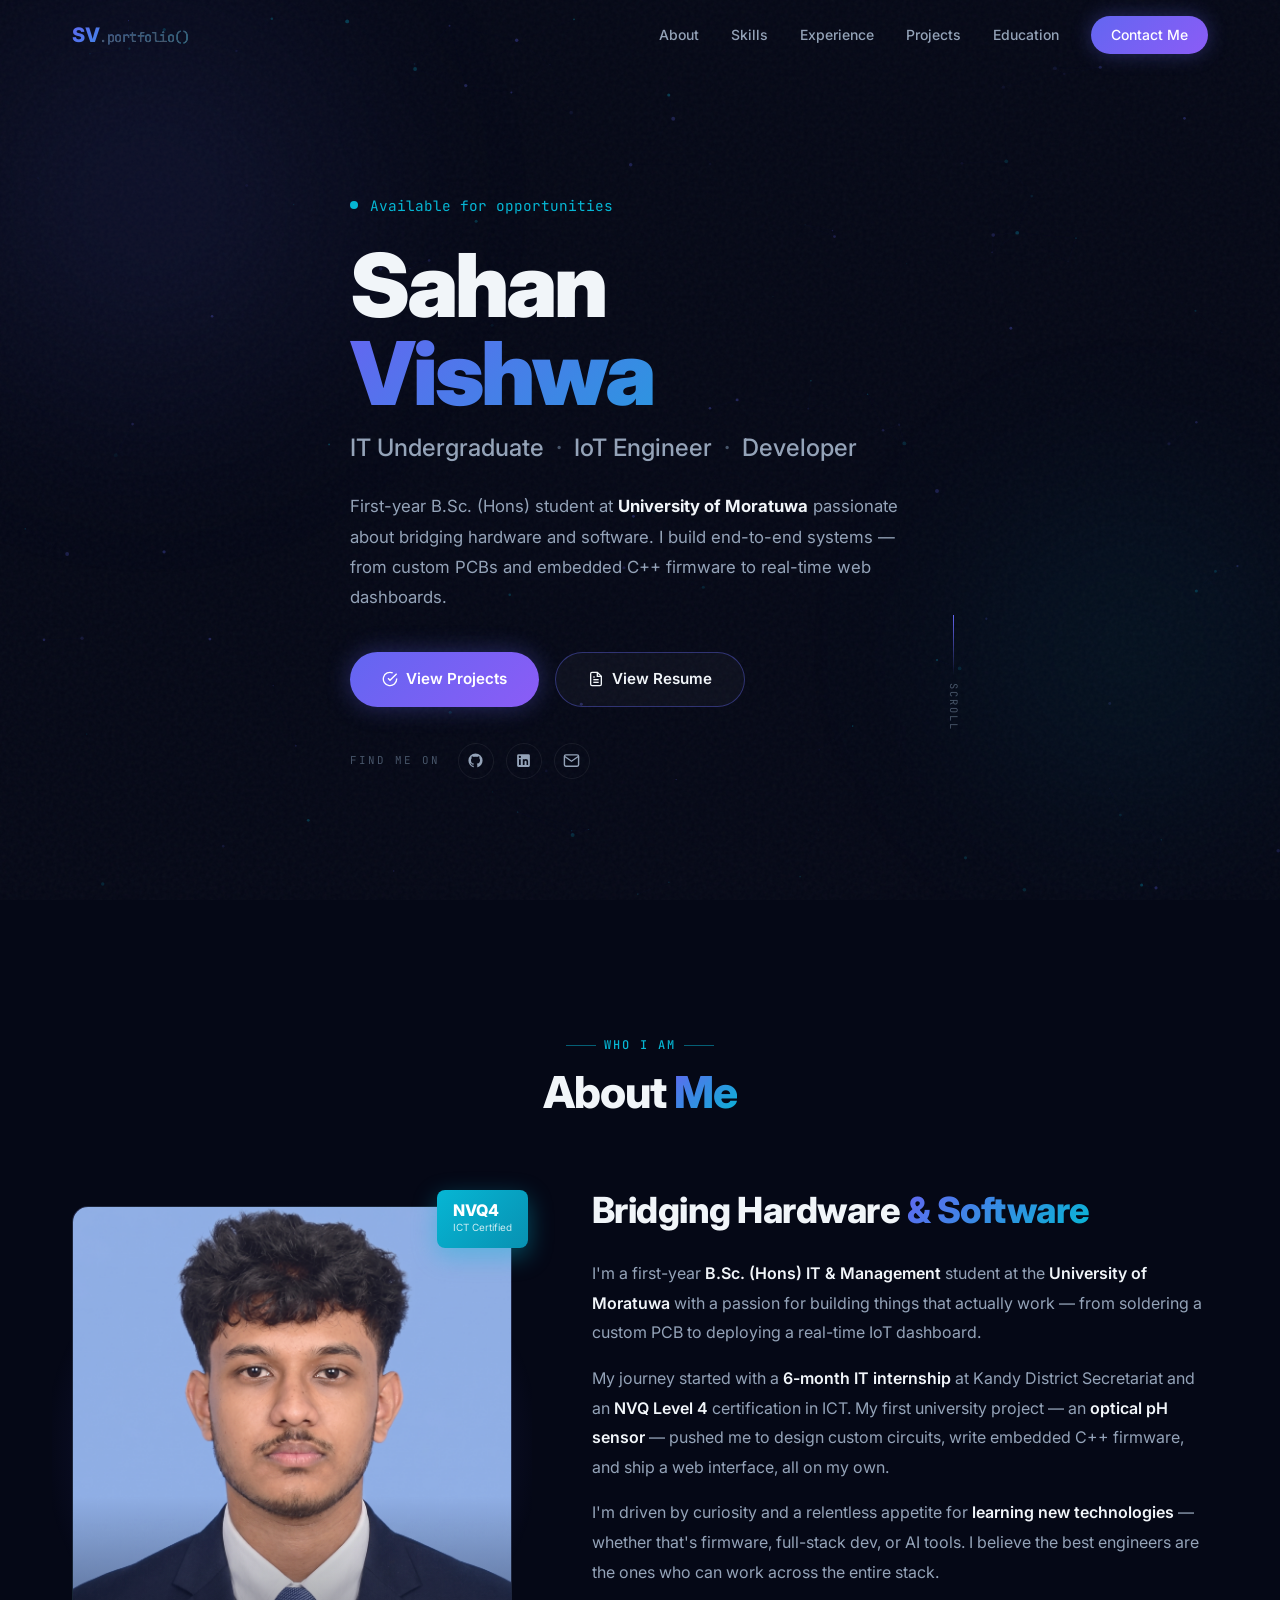
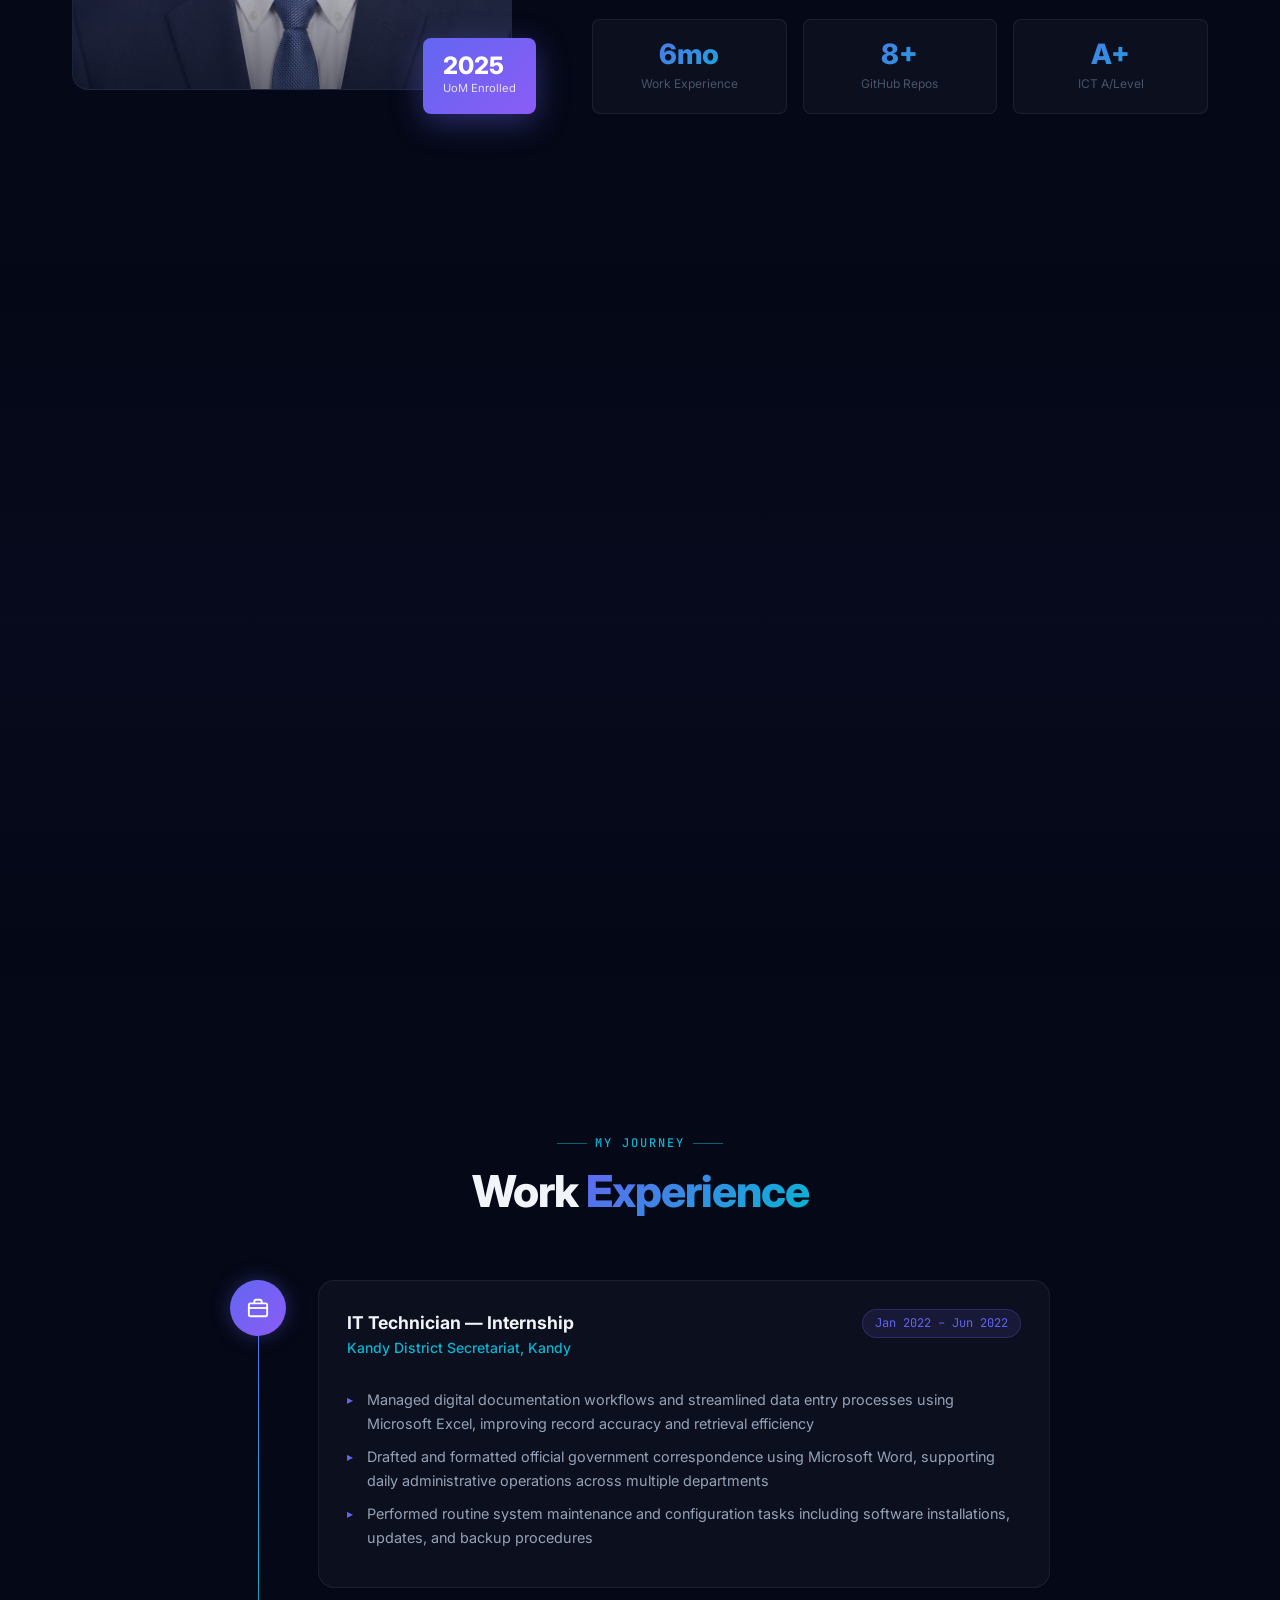
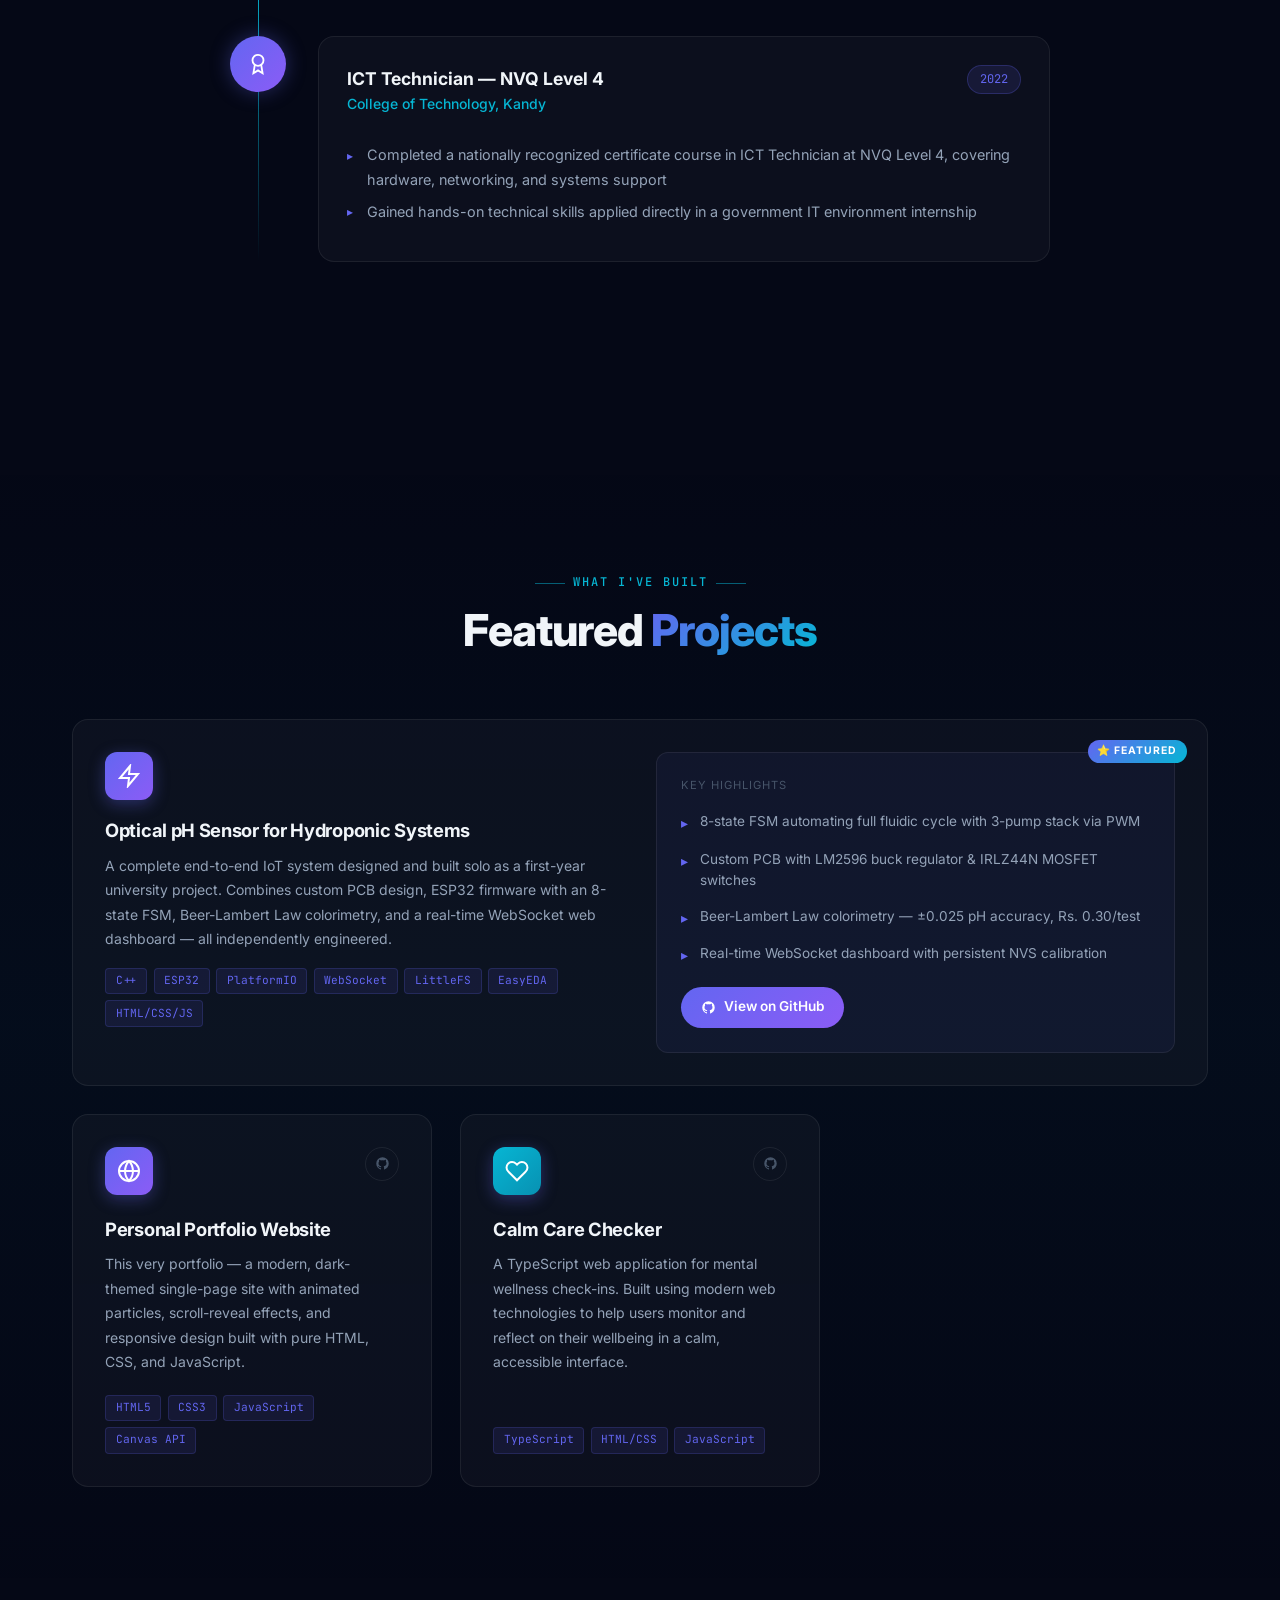
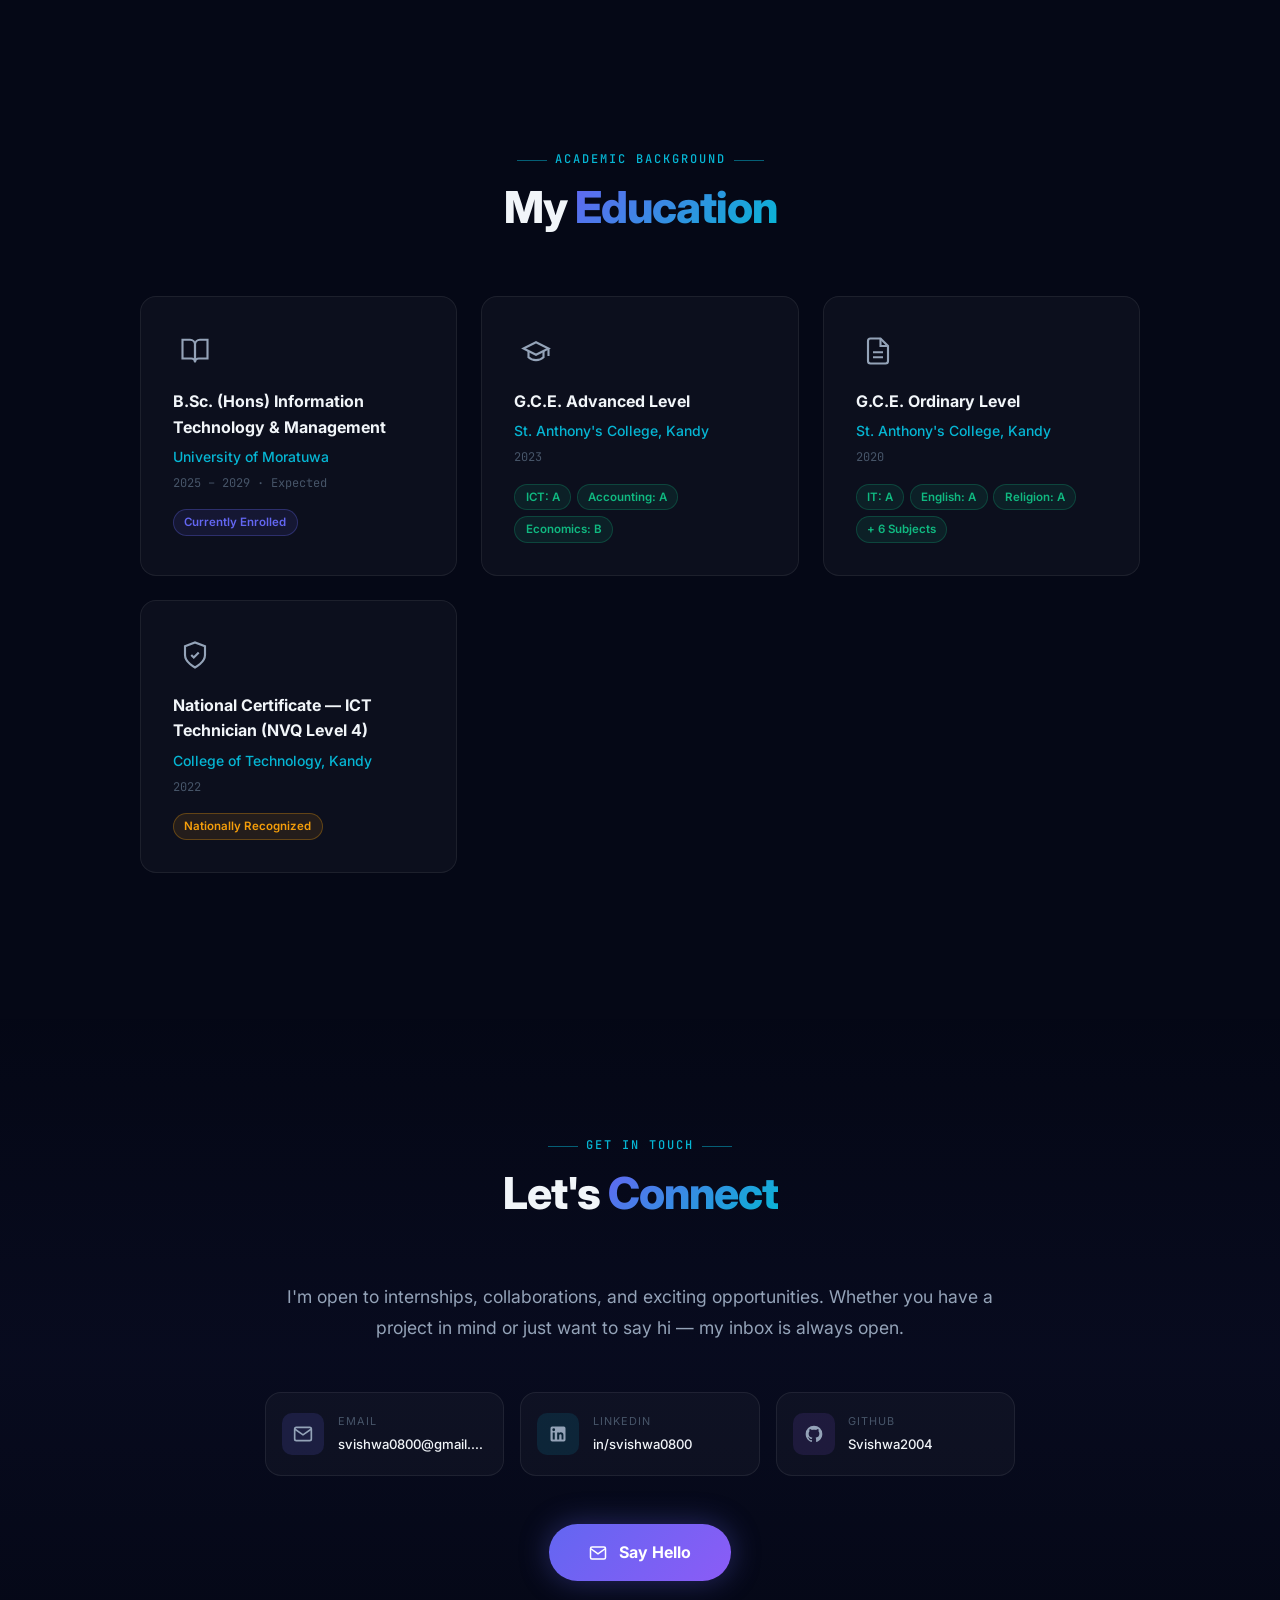
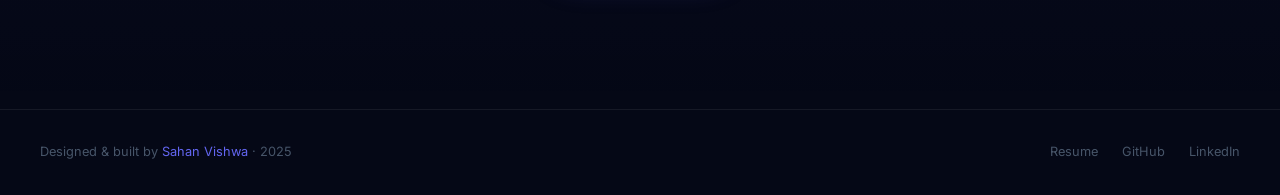
==== commit 45f733c2: "Initial commit: portfolio website files" ====
--- a/index.html
+++ b/index.html
@@ -1,496 +1,568 @@
-<!DOCTYPE html>
-<html lang="en">
-<head>
-    <meta charset="UTF-8">
-    <meta name="viewport" content="width=device-width, initial-scale=1.0">
-    <title>Professional Portfolio</title>
-    <link rel="stylesheet" href="styles.css">
-    <link rel="stylesheet" href="https://cdnjs.cloudflare.com/ajax/libs/font-awesome/5.15.4/css/all.min.css">
-    <link href="https://fonts.googleapis.com/css2?family=Poppins:wght@300;400;500;600;700&display=swap" rel="stylesheet">
-    <script src="https://cdn.jsdelivr.net/npm/typed.js@2.0.12"></script>
-</head>
-<body>
-    <header class="navbar">
-        <div class="container">
-            <div class="logo">Portfolio</div>
-            <ul class="nav-links">
-                <li><a href="#home" class="active">Home</a></li>
-                <li><a href="#about">About</a></li>
-                <li><a href="#skills">Skills</a></li>
-                <li><a href="#projects">Projects</a></li>
-                <li><a href="#github">GitHub</a></li>
-                <li><a href="#contact">Contact</a></li>
-            </ul>
-            <div class="theme-toggle">
-                <i class="fas fa-moon"></i>
-            </div>
-            <div class="hamburger">
-                <div class="bar"></div>
-                <div class="bar"></div>
-                <div class="bar"></div>
-            </div>
-        </div>
-    </header>
-
-    <section id="home" class="hero">
-        <div class="hero-content">
-            <div class="hero-text">
-                <h1>Hi, I'm <span class="highlight">Sahan Vishwa</span></h1>
-                <h2>I'm a <span class="typed-container"><span class="typed"></span></span></h2>
-                <p>Welcome to my portfolio website where I showcase my work and skills.</p>
-                <div class="cta-buttons">
-                    <a href="#contact" class="btn primary-btn">Hire Me</a>
-                    <a href="#portfolio" class="btn secondary-btn">View My Work</a>
-                </div>
-                <div class="social-icons">
-                    <a href="https://www.linkedin.com/in/svishwa0800/"><i class="fab fa-linkedin"></i></a>
-                    <a href="https://github.com/Svishwa2004"><i class="fab fa-github"></i></a>
-                </div>
-            </div>
-        </div>
-        <div class="scroll-down">
-            <a href="#about"><i class="fas fa-chevron-down"></i></a>
-        </div>
-    </section>
-
-    <!-- About Section -->
-    <section id="about" class="about">
-        <div class="container">
-            <div class="section-header">
-                <h2>About Me</h2>
-                <div class="separator"></div>
-                <p>Learn more about my experience and background</p>
-            </div>
-            
-            <div class="about-content">
-                <div class="about-image">
-                    <img src="/my-image.JPG" alt="About me image" >
-                </div>
-                <div class="about-text">
-                    <h3>Full-Stack Developer & UI/UX Designer</h3>
-                    <p>I am a versatile full-stack developer with expertise in both front-end and back-end technologies. With over 5 years of experience building comprehensive web solutions, I specialize in creating seamless user experiences backed by robust server architectures.</p>
-                    <p>My passion lies in architecting elegant solutions to complex problems, navigating both sides of the development spectrum seamlessly. I take pride in writing clean, maintainable code and building applications that not only look beautiful but perform exceptionally.</p>
-                    
-                    <div class="info-list">
-                        <div class="info-item">
-                            <span>Name:</span>
-                            <span>Sahan Vishwa</span>
-                        </div>
-                        <div class="info-item">
-                            <span>Email:</span>
-                            <span>Svishwa0800@gmail.com</span>
-                        </div>
-                        <div class="info-item">
-                            <span>Location:</span>
-                            <span>Kandy, Sri Lanka</span>
-                        </div>
-                        <div class="info-item">
-                            <span>Availability:</span>
-                            <span>Freelance/Full-time</span>
-                        </div>
-                    </div>
-                    
-                    <a href="#" class="btn primary-btn" id="download-cv">Download CV</a>
-                </div>
-            </div>
-        </div>
-    </section>
-
-    <!-- Skills Section -->
-    <section id="skills" class="skills-section">
-        <div class="container">
-            <div class="section-header">
-                <h2>My Skills</h2>
-                <div class="separator"></div>
-                <p>Technical expertise across the development stack</p>
-            </div>
-            
-            <div class="skills-container">
-                <div class="skill-category">
-                    <div class="category-header">
-                        <i class="fas fa-desktop"></i>
-                        <h3>Front-End Development</h3>
-                    </div>
-                    <div class="category-skills">
-                        <div class="skill-tag">HTML5/CSS3</div>
-                        <div class="skill-tag">JavaScript (ES6+)</div>
-                        <div class="skill-tag">React.js</div>
-                        <div class="skill-tag">Vue.js</div>
-                        <div class="skill-tag">Redux</div>
-                        <div class="skill-tag">Responsive Design</div>
-                        <div class="skill-tag">SASS/SCSS</div>
-                        <div class="skill-tag">Tailwind CSS</div>
-                        <div class="skill-tag">Bootstrap</div>
-                        <div class="skill-tag">Webpack</div>
-                    </div>
-                </div>
-                
-                <div class="skill-category">
-                    <div class="category-header">
-                        <i class="fas fa-server"></i>
-                        <h3>Back-End Development</h3>
-                    </div>
-                    <div class="category-skills">
-                        <div class="skill-tag">Node.js</div>
-                        <div class="skill-tag">Express.js</div>
-                        <div class="skill-tag">Python</div>
-                        <div class="skill-tag">Django</div>
-                        <div class="skill-tag">RESTful APIs</div>
-                        <div class="skill-tag">GraphQL</div>
-                        <div class="skill-tag">MongoDB</div>
-                        <div class="skill-tag">PostgreSQL</div>
-                        <div class="skill-tag">Firebase</div>
-                        <div class="skill-tag">AWS</div>
-                    </div>
-                </div>
-                
-                <div class="skill-category">
-                    <div class="category-header">
-                        <i class="fas fa-tools"></i>
-                        <h3>Tools & Others</h3>
-                    </div>
-                    <div class="category-skills">
-                        <div class="skill-tag">Git/GitHub</div>
-                        <div class="skill-tag">Docker</div>
-                        <div class="skill-tag">CI/CD</div>
-                        <div class="skill-tag">Jest</div>
-                        <div class="skill-tag">Cypress</div>
-                        <div class="skill-tag">Figma</div>
-                        <div class="skill-tag">Adobe XD</div>
-                        <div class="skill-tag">Agile/Scrum</div>
-                        <div class="skill-tag">TypeScript</div>
-                        <div class="skill-tag">NextJS</div>
-                    </div>
-                </div>
-            </div>
-            
-            <div class="skill-progress-container">
-                <h3>Core Competencies</h3>
-                <div class="skill-progress">
-                    <div class="skill">
-                        <div class="skill-name">Full-Stack Development</div>
-                        <div class="skill-bar">
-                            <div class="skill-per" data-per="95%"></div>
-                        </div>
-                    </div>
-                    <div class="skill">
-                        <div class="skill-name">Front-End Architecture</div>
-                        <div class="skill-bar">
-                            <div class="skill-per" data-per="90%"></div>
-                        </div>
-                    </div>
-                    <div class="skill">
-                        <div class="skill-name">Back-End Systems</div>
-                        <div class="skill-bar">
-                            <div class="skill-per" data-per="85%"></div>
-                        </div>
-                    </div>
-                    <div class="skill">
-                        <div class="skill-name">Database Design</div>
-                        <div class="skill-bar">
-                            <div class="skill-per" data-per="80%"></div>
-                        </div>
-                    </div>
-                    <div class="skill">
-                        <div class="skill-name">UI/UX Design</div>
-                        <div class="skill-bar">
-                            <div class="skill-per" data-per="85%"></div>
-                        </div>
-                    </div>
-                </div>
-            </div>
-        </div>
-    </section>
-
-    <!-- Projects Section -->
-    <section id="projects" class="projects">
-        <div class="container">
-            <div class="section-header">
-                <h2>Curated Projects</h2>
-                <div class="separator"></div>
-                <p>Selected full-stack development work</p>
-            </div>
-            
-            <div class="project-filters">
-                <button class="filter-btn active" data-filter="all">All Projects</button>
-                <button class="filter-btn" data-filter="frontend">Front-End</button>
-                <button class="filter-btn" data-filter="backend">Back-End</button>
-                <button class="filter-btn" data-filter="fullstack">Full-Stack</button>
-            </div>
-            
-            <div class="project-grid">
-                <!-- Full-Stack E-commerce Platform -->
-                <div class="project-card" data-category="fullstack">
-                    <div class="project-image">
-                        <img src="https://www.templateshub.net/uploads/1537207366electrothumb.jpg" alt="E-commerce Platform">
-                    </div>
-                    <div class="project-content">
-                        <div class="project-tags">
-                            <span class="project-tag">React</span>
-                            <span class="project-tag">Node.js</span>
-                            <span class="project-tag">MongoDB</span>
-                            <span class="project-tag">Redux</span>
-                            <span class="project-tag">AWS</span>
-                        </div>
-                        <h3>Full-Stack E-commerce Platform</h3>
-                        <p>A comprehensive e-commerce solution with secure payments, inventory management, and customer analytics.</p>
-                        <div class="project-meta">
-                            <div class="project-problem">
-                                <strong>Problem:</strong> Creating a scalable e-commerce platform that handles high traffic and complex product relationships.
-                            </div>
-                            <div class="project-solution">
-                                <strong>Solution:</strong> Built a microservices architecture with separate services for products, orders, payments, and users.
-                            </div>
-                        </div>
-                        <div class="project-buttons">
-                            <a href="#case-study-ecommerce" class="btn secondary-btn">View Case Study</a>
-                            <a href="https://github.com/" target="_blank" class="btn github-btn"><i class="fab fa-github"></i> View Code</a>
-                            <a href="#" target="_blank" class="btn live-btn"><i class="fas fa-external-link-alt"></i> Live Demo</a>
-                        </div>
-                    </div>
-                </div>
-                
-                <!-- Real-time Chat Application -->
-                <div class="project-card" data-category="fullstack">
-                    <div class="project-image">
-                        <img src="https://cdn.dribbble.com/userupload/35973787/file/original-787dceabe1b53aa013f0608f4abd3055.png" alt="Real-time Chat App">
-                    </div>
-                    <div class="project-content">
-                        <div class="project-tags">
-                            <span class="project-tag">Socket.io</span>
-                            <span class="project-tag">React</span>
-                            <span class="project-tag">Express</span>
-                            <span class="project-tag">MongoDB</span>
-                        </div>
-                        <h3>Real-time Chat Application</h3>
-                        <p>A feature-rich messaging platform with real-time communication, file sharing, and end-to-end encryption.</p>
-                        <div class="project-meta">
-                            <div class="project-problem">
-                                <strong>Problem:</strong> Building a responsive chat application that handles real-time data without performance issues.
-                            </div>
-                            <div class="project-solution">
-                                <strong>Solution:</strong> Implemented WebSockets with Socket.io for real-time communication and optimized data transmission.
-                            </div>
-                        </div>
-                        <div class="project-buttons">
-                            <a href="#case-study-chat" class="btn secondary-btn">View Case Study</a>
-                            <a href="https://github.com/" target="_blank" class="btn github-btn"><i class="fab fa-github"></i> View Code</a>
-                            <a href="#" target="_blank" class="btn live-btn"><i class="fas fa-external-link-alt"></i> Live Demo</a>
-                        </div>
-                    </div>
-                </div>
-                
-                <!-- Task Management Dashboard -->
-                <div class="project-card" data-category="frontend">
-                    <div class="project-image">
-                        <img src="https://i.etsystatic.com/27661493/r/il/61ddee/4772407423/il_1588xN.4772407423_plzq.jpg" alt="Task Management Dashboard">
-                    </div>
-                    <div class="project-content">
-                        <div class="project-tags">
-                            <span class="project-tag">React</span>
-                            <span class="project-tag">Redux</span>
-                            <span class="project-tag">Tailwind CSS</span>
-                            <span class="project-tag">Chart.js</span>
-                        </div>
-                        <h3>Task Management Dashboard</h3>
-                        <p>An intuitive project management interface with drag-and-drop task organization, time tracking, and progress analytics.</p>
-                        <div class="project-meta">
-                            <div class="project-problem">
-                                <strong>Problem:</strong> Creating an intuitive UI that simplifies complex project management workflows.
-                            </div>
-                            <div class="project-solution">
-                                <strong>Solution:</strong> Designed a modular front-end architecture with reusable components and clear state management.
-                            </div>
-                        </div>
-                        <div class="project-buttons">
-                            <a href="#case-study-dashboard" class="btn secondary-btn">View Case Study</a>
-                            <a href="https://github.com/" target="_blank" class="btn github-btn"><i class="fab fa-github"></i> View Code</a>
-                            <a href="#" target="_blank" class="btn live-btn"><i class="fas fa-external-link-alt"></i> Live Demo</a>
-                        </div>
-                    </div>
-                </div>
-                
-                <!-- Content Management API -->
-                <div class="project-card" data-category="backend">
-                    <div class="project-image">
-                        <img src="https://cdn.dribbble.com/users/4189231/screenshots/17343305/media/202173138f9504c2eacd16e70698312c.png" alt="Content Management API">
-                    </div>
-                    <div class="project-content">
-                        <div class="project-tags">
-                            <span class="project-tag">Node.js</span>
-                            <span class="project-tag">Express</span>
-                            <span class="project-tag">PostgreSQL</span>
-                            <span class="project-tag">Docker</span>
-                            <span class="project-tag">AWS</span>
-                        </div>
-                        <h3>Content Management API</h3>
-                        <p>A robust API for content management with role-based access control, versioning, and media handling capabilities.</p>
-                        <div class="project-meta">
-                            <div class="project-problem">
-                                <strong>Problem:</strong> Developing a secure and scalable API that handles complex content relationships and permissions.
-                            </div>
-                            <div class="project-solution">
-                                <strong>Solution:</strong> Implemented a microservices architecture with container orchestration for improved scalability.
-                            </div>
-                        </div>
-                        <div class="project-buttons">
-                            <a href="#case-study-api" class="btn secondary-btn">View Case Study</a>
-                            <a href="https://github.com/" target="_blank" class="btn github-btn"><i class="fab fa-github"></i> View Code</a>
-                            <a href="#" target="_blank" class="btn live-btn"><i class="fas fa-external-link-alt"></i> Documentation</a>
-                        </div>
-                    </div>
-                </div>
-            </div>
-        </div>
-    </section>
-
-    <!-- GitHub Integration Section -->
-    <section id="github" class="github-section">
-        <div class="container">
-            <div class="section-header">
-                <h2>GitHub Activities</h2>
-                <div class="separator"></div>
-                <p>My coding contributions and open source work</p>
-            </div>
-            
-            <div class="github-stats">
-                <div class="github-stat">
-                    <i class="fas fa-code-branch"></i>
-                    <span class="stat-number">25+</span>
-                    <span class="stat-label">Repositories</span>
-                </div>
-                <div class="github-stat">
-                    <i class="fas fa-star"></i>
-                    <span class="stat-number">150+</span>
-                    <span class="stat-label">Stars</span>
-                </div>
-                <div class="github-stat">
-                    <i class="fas fa-code"></i>
-                    <span class="stat-number">500k+</span>
-                    <span class="stat-label">Lines of Code</span>
-                </div>
-                <div class="github-stat">
-                    <i class="fas fa-hands-helping"></i>
-                    <span class="stat-number">40+</span>
-                    <span class="stat-label">Contributions</span>
-                </div>
-            </div>
-            
-            <div class="github-activity">
-                <h3>Recent Activity</h3>
-                <div class="activity-chart">
-                    <div class="contribution-timeline">
-                        <div class="timeline-item">
-                            <div class="timeline-date">April 10, 2025</div>
-                            <div class="timeline-content">
-                                <h4><i class="fas fa-code-branch"></i> Pushed to e-commerce-microservices</h4>
-                                <p>Implemented payment gateway integration with Stripe and PayPal</p>
-                            </div>
-                        </div>
-                        <div class="timeline-item">
-                            <div class="timeline-date">April 5, 2025</div>
-                            <div class="timeline-content">
-                                <h4><i class="fas fa-code"></i> Created repository task-management-dashboard</h4>
-                                <p>A modern task management application with drag-and-drop functionality</p>
-                            </div>
-                        </div>
-                        <div class="timeline-item">
-                            <div class="timeline-date">March 28, 2025</div>
-                            <div class="timeline-content">
-                                <h4><i class="fas fa-star"></i> Starred react-performance-optimizations</h4>
-                                <p>Collection of techniques to optimize React application performance</p>
-                            </div>
-                        </div>
-                        <div class="timeline-item">
-                            <div class="timeline-date">March 20, 2025</div>
-                            <div class="timeline-content">
-                                <h4><i class="fas fa-code-branch"></i> Pull request merged in open-source-contributions</h4>
-                                <p>Fixed accessibility issues in navigation component</p>
-                            </div>
-                        </div>
-                    </div>
-                </div>
-                <div class="github-cta">
-                    <a href="https://github.com/Svishwa2004" target="_blank" class="btn primary-btn">View My GitHub Profile</a>
-                </div>
-            </div>
-        </div>
-    </section>
-
-    <!-- Contact Section -->
-    <section id="contact" class="contact">
-        <div class="container">
-            <div class="section-header">
-                <h2>Contact Me</h2>
-                <div class="separator"></div>
-                <p>Get in touch with me</p>
-            </div>
-            
-            <div class="contact-content">
-                <div class="contact-info">
-                    <div class="contact-item">
-                        <i class="fas fa-envelope"></i>
-                        <div>
-                            <h3>Email</h3>
-                            <p>Svishwa0800@gmail.com</p>
-                        </div>
-                    </div>
-                    <div class="contact-item">
-                        <i class="fas fa-phone"></i>
-                        <div>
-                            <h3>Phone</h3>
-                            <p>075 615 6860</p>
-                        </div>
-                    </div>
-                    <div class="contact-item">
-                        <i class="fas fa-map-marker-alt"></i>
-                        <div>
-                            <h3>Location</h3>
-                            <p>Kandy, Sri Lanka</p>
-                        </div>
-                    </div>
-                </div>
-                
-                <form action="https://api.web3forms.com/submit" method="POST" class="contact-form">
-                    <input type="hidden" name="access_key" value="cb5d2c61-7e8f-4712-87fb-365a425210e7">
-                    <input type="hidden" name="subject" value="New Contact Form Submission - Portfolio">
-                    <input type="hidden" name="from_name" value="Portfolio Website Contact">
-                    <input type="hidden" name="replyto" value="" id="replyto-email">
-                    <input type="checkbox" name="botcheck" class="hidden" style="display: none;">
-                    <div class="form-group">
-                        <input type="text" name="name" placeholder="Your Name" required>
-                    </div>
-                    <div class="form-group">
-                        <input type="email" name="email" placeholder="Your Email" required id="email-field">
-                    </div>
-                    <div class="form-group">
-                        <input type="text" name="subject" placeholder="Subject" required>
-                    </div>
-                    <div class="form-group">
-                        <textarea name="message" placeholder="Your Message" required></textarea>
-                    </div>
-                    <button type="submit" class="btn primary-btn">Send Message</button>
-                </form>
-            </div>
-        </div>
-    </section>
-
-    <!-- Footer -->
-    <footer class="footer">
-        <div class="container">
-            <div class="footer-content">
-                <div class="footer-logo">Portfolio</div>
-                <p>&copy; 2025 Sahan Vishwa. All Rights Reserved.</p>
-                <div class="social-icons">
-                    <a href="https://www.linkedin.com/in/svishwa0800/"><i class="fab fa-linkedin"></i></a>
-                    <a href="https://github.com/Svishwa2004"><i class="fab fa-github"></i></a>
-                </div>
-            </div>
-        </div>
-    </footer>
-
-    <script src="https://cdn.jsdelivr.net/npm/typed.js@2.0.12"></script>
-    <script src="https://unpkg.com/scrollreveal"></script>
-    <script src="script.js"></script>
-</body>
-</html>+<!DOCTYPE html>
+<html lang="en">
+<head>
+    <meta charset="UTF-8">
+    <meta name="viewport" content="width=device-width, initial-scale=1.0">
+    <title>Sahan Vishwa — IT Undergraduate & Technician</title>
+    <meta name="description" content="Portfolio of Sahan Vishwa Perera — IT Undergraduate at University of Moratuwa, IoT Engineer, and Full-Stack Developer from Sri Lanka.">
+    <link rel="preconnect" href="https://fonts.googleapis.com">
+    <link rel="preconnect" href="https://fonts.gstatic.com" crossorigin>
+    <link href="https://fonts.googleapis.com/css2?family=Inter:wght@300;400;500;600;700;800;900&family=JetBrains+Mono:wght@400;500&display=swap" rel="stylesheet">
+    <link rel="stylesheet" href="style.css">
+</head>
+<body>
+
+<canvas id="hero-canvas"></canvas>
+
+<!-- =============================================
+     NAVBAR
+============================================= -->
+<nav id="navbar">
+    <div class="nav-inner">
+        <div class="nav-logo">SV<span>.portfolio()</span></div>
+        <div class="nav-links">
+            <a href="#about">About</a>
+            <a href="#skills">Skills</a>
+            <a href="#experience">Experience</a>
+            <a href="#projects">Projects</a>
+            <a href="#education">Education</a>
+            <a href="#contact" class="nav-cta">Contact Me</a>
+        </div>
+        <div class="nav-toggle" id="navToggle" onclick="toggleNav()">
+            <span></span><span></span><span></span>
+        </div>
+    </div>
+</nav>
+
+<div class="nav-drawer" id="navDrawer">
+    <a href="#about"      onclick="closeNav()">About</a>
+    <a href="#skills"     onclick="closeNav()">Skills</a>
+    <a href="#experience" onclick="closeNav()">Experience</a>
+    <a href="#projects"   onclick="closeNav()">Projects</a>
+    <a href="#education"  onclick="closeNav()">Education</a>
+    <a href="#contact"    onclick="closeNav()">Contact</a>
+</div>
+
+<!-- =============================================
+     HERO
+============================================= -->
+<section id="hero">
+    <div class="hero-bg-orb hero-bg-orb-1"></div>
+    <div class="hero-bg-orb hero-bg-orb-2"></div>
+
+    <div class="container" style="position: relative;">
+        <!-- hero-content: all inline, no absolute children except scroll indicator -->
+        <div class="hero-content">
+            <div class="hero-greeting">
+                <div class="dot"></div>
+                Available for opportunities
+            </div>
+            <div class="hero-name">
+                <div class="first">Sahan</div>
+                <div class="last">Vishwa</div>
+            </div>
+            <div class="hero-title">
+                <span>IT Undergraduate</span>
+                <span class="divider">·</span>
+                <span>IoT Engineer</span>
+                <span class="divider">·</span>
+                <span>Developer</span>
+            </div>
+            <p class="hero-desc">
+                First-year B.Sc. (Hons) student at <strong>University of Moratuwa</strong> passionate about bridging hardware and software. I build end-to-end systems — from custom PCBs and embedded C++ firmware to real-time web dashboards.
+            </p>
+            <div class="hero-actions">
+                <a href="#projects" class="btn-primary">
+                    <!-- Check circle -->
+                    <svg width="16" height="16" fill="none" stroke="currentColor" stroke-width="2" viewBox="0 0 24 24"><path d="M22 11.08V12a10 10 0 1 1-5.93-9.14"/><polyline points="22,4 12,14.01 9,11.01"/></svg>
+                    View Projects
+                </a>
+                <a href="resume.html" target="_blank" class="btn-secondary">
+                    <!-- File text -->
+                    <svg width="16" height="16" fill="none" stroke="currentColor" stroke-width="2" viewBox="0 0 24 24"><path d="M14 2H6a2 2 0 0 0-2 2v16a2 2 0 0 0 2 2h12a2 2 0 0 0 2-2V8z"/><polyline points="14,2 14,8 20,8"/><line x1="16" y1="13" x2="8" y2="13"/><line x1="16" y1="17" x2="8" y2="17"/><polyline points="10,9 9,9 8,9"/></svg>
+                    View Resume
+                </a>
+            </div>
+
+            <!-- Social links — now inline, below buttons -->
+            <div class="hero-social">
+                <span class="hero-social-label">Find me on</span>
+                <a href="https://github.com/Svishwa2004" target="_blank" title="GitHub">
+                    <!-- GitHub -->
+                    <svg width="17" height="17" fill="currentColor" viewBox="0 0 24 24"><path d="M12 2A10 10 0 002 12c0 4.42 2.87 8.17 6.84 9.5.5.08.66-.23.66-.5v-1.69c-2.77.6-3.36-1.34-3.36-1.34-.46-1.16-1.11-1.47-1.11-1.47-.91-.62.07-.6.07-.6 1 .07 1.53 1.03 1.53 1.03.87 1.52 2.34 1.07 2.91.83.09-.65.35-1.09.63-1.34-2.22-.25-4.55-1.11-4.55-4.92 0-1.11.38-2 1.03-2.71-.1-.25-.45-1.29.1-2.64 0 0 .84-.27 2.75 1.02.79-.22 1.65-.33 2.5-.33.85 0 1.71.11 2.5.33 1.91-1.29 2.75-1.02 2.75-1.02.55 1.35.2 2.39.1 2.64.65.71 1.03 1.6 1.03 2.71 0 3.82-2.34 4.66-4.57 4.91.36.31.69.92.69 1.85V21c0 .27.16.59.67.5C19.14 20.16 22 16.42 22 12A10 10 0 0012 2z"/></svg>
+                </a>
+                <a href="https://linkedin.com/in/svishwa0800" target="_blank" title="LinkedIn">
+                    <!-- LinkedIn -->
+                    <svg width="17" height="17" fill="currentColor" viewBox="0 0 24 24"><path d="M19 3a2 2 0 012 2v14a2 2 0 01-2 2H5a2 2 0 01-2-2V5a2 2 0 012-2h14m-.5 15.5v-5.3a3.26 3.26 0 00-3.26-3.26 2.4 2.4 0 00-1.77.72v-.57H11v8.41h2.47v-4.67a1.4 1.4 0 011.4-1.4 1.4 1.4 0 011.4 1.4v4.67h2.73M6.88 8.56a1.68 1.68 0 001.68-1.68A1.69 1.69 0 006.88 5.2a1.69 1.69 0 00-1.68 1.68 1.69 1.69 0 001.68 1.68M8.11 18.5V10.09H5.65v8.41h2.46z"/></svg>
+                </a>
+                <a href="mailto:svishwa0800@gmail.com" title="Email">
+                    <!-- Mail -->
+                    <svg width="17" height="17" fill="none" stroke="currentColor" stroke-width="2" viewBox="0 0 24 24"><path d="M4 4h16c1.1 0 2 .9 2 2v12c0 1.1-.9 2-2 2H4c-1.1 0-2-.9-2-2V6c0-1.1.9-2 2-2z"/><polyline points="22,6 12,13 2,6"/></svg>
+                </a>
+            </div>
+        </div>
+
+        <!-- Scroll indicator — keeps absolute right position -->
+        <div class="hero-scroll">
+            <div class="scroll-line"></div>
+            <span>scroll</span>
+        </div>
+    </div>
+</section>
+
+<!-- =============================================
+     ABOUT
+============================================= -->
+<section id="about">
+    <div class="container">
+        <div class="section-header reveal">
+            <div class="section-label">Who I Am</div>
+            <h2 class="section-title">About <span>Me</span></h2>
+        </div>
+        <div class="about-grid">
+            <div class="about-avatar-wrap reveal">
+                <div class="about-avatar">
+                    <div class="avatar-card">
+                        <img src="image.png" alt="Sahan Vishwa" class="avatar-img">
+                    </div>
+                    <div class="avatar-badge">
+                        <div class="avatar-badge-num">2025</div>
+                        <div class="avatar-badge-label">UoM Enrolled</div>
+                    </div>
+                    <div class="avatar-badge-2">
+                        <div class="avatar-badge-num" style="font-size: 1rem;">NVQ4</div>
+                        <div class="avatar-badge-label" style="font-size: 0.62rem;">ICT Certified</div>
+                    </div>
+                    <div class="avatar-glow"></div>
+                </div>
+            </div>
+
+            <div class="about-content reveal reveal-delay-2">
+                <h2>Bridging Hardware
+                    <span style="background: linear-gradient(135deg, var(--accent), var(--accent-3)); -webkit-background-clip: text; -webkit-text-fill-color: transparent; background-clip: text;">
+                        &amp; Software
+                    </span>
+                </h2>
+                <p class="about-text">
+                    I'm a first-year <strong>B.Sc. (Hons) IT &amp; Management</strong> student at the <strong>University of Moratuwa</strong> with a passion for building things that actually work — from soldering a custom PCB to deploying a real-time IoT dashboard.
+                </p>
+                <p class="about-text">
+                    My journey started with a <strong>6-month IT internship</strong> at Kandy District Secretariat and an <strong>NVQ Level 4</strong> certification in ICT. My first university project — an <strong>optical pH sensor</strong> — pushed me to design custom circuits, write embedded C++ firmware, and ship a web interface, all on my own.
+                </p>
+                <p class="about-text">
+                    I'm driven by curiosity and a relentless appetite for <strong>learning new technologies</strong> — whether that's firmware, full-stack dev, or AI tools. I believe the best engineers are the ones who can work across the entire stack.
+                </p>
+                <div class="about-stats">
+                    <div class="stat-card">
+                        <div class="stat-num">6mo</div>
+                        <div class="stat-label">Work Experience</div>
+                    </div>
+                    <div class="stat-card">
+                        <div class="stat-num">8+</div>
+                        <div class="stat-label">GitHub Repos</div>
+                    </div>
+                    <div class="stat-card">
+                        <div class="stat-num">A+</div>
+                        <div class="stat-label">ICT A/Level</div>
+                    </div>
+                </div>
+            </div>
+        </div>
+    </div>
+</section>
+
+<!-- =============================================
+     SKILLS
+============================================= -->
+<section id="skills">
+    <div class="container">
+        <div class="section-header reveal">
+            <div class="section-label">What I Know</div>
+            <h2 class="section-title">Technical <span>Skills</span></h2>
+        </div>
+        <div class="skills-grid">
+            <!-- Languages -->
+            <div class="skill-category skill-category-1 reveal">
+                <div class="skill-cat-icon">
+                    <!-- Code / terminal icon -->
+                    <svg width="28" height="28" fill="none" stroke="currentColor" stroke-width="1.6" viewBox="0 0 24 24"><polyline points="16 18 22 12 16 6"/><polyline points="8 6 2 12 8 18"/></svg>
+                </div>
+                <div class="skill-cat-name">Languages</div>
+                <div class="skill-tags">
+                    <span class="skill-tag">C / C++</span>
+                    <span class="skill-tag">Java</span>
+                    <span class="skill-tag">JavaScript</span>
+                    <span class="skill-tag">SQL</span>
+                    <span class="skill-tag">HTML5</span>
+                    <span class="skill-tag">CSS3</span>
+                </div>
+            </div>
+            <!-- Embedded & IoT -->
+            <div class="skill-category skill-category-2 reveal reveal-delay-1">
+                <div class="skill-cat-icon">
+                    <!-- CPU / chip icon -->
+                    <svg width="28" height="28" fill="none" stroke="currentColor" stroke-width="1.6" viewBox="0 0 24 24"><rect x="9" y="9" width="6" height="6" rx="1"/><path d="M9 1v2M15 1v2M9 21v2M15 21v2M1 9h2M1 15h2M21 9h2M21 15h2"/><rect x="3" y="3" width="18" height="18" rx="3"/></svg>
+                </div>
+                <div class="skill-cat-name">Embedded &amp; IoT</div>
+                <div class="skill-tags">
+                    <span class="skill-tag">ESP32</span>
+                    <span class="skill-tag">PlatformIO</span>
+                    <span class="skill-tag">WebSocket</span>
+                    <span class="skill-tag">PWM Control</span>
+                    <span class="skill-tag">EasyEDA (PCB)</span>
+                    <span class="skill-tag">LittleFS</span>
+                </div>
+            </div>
+            <!-- Tools & Software -->
+            <div class="skill-category skill-category-3 reveal reveal-delay-2">
+                <div class="skill-cat-icon">
+                    <!-- Wrench / settings icon -->
+                    <svg width="28" height="28" fill="none" stroke="currentColor" stroke-width="1.6" viewBox="0 0 24 24"><path d="M14.7 6.3a1 1 0 000 1.4l1.6 1.6a1 1 0 001.4 0l3.77-3.77a6 6 0 01-7.94 7.94l-6.91 6.91a2.12 2.12 0 01-3-3l6.91-6.91a6 6 0 017.94-7.94l-3.76 3.76z"/></svg>
+                </div>
+                <div class="skill-cat-name">Tools &amp; Software</div>
+                <div class="skill-tags">
+                    <span class="skill-tag">Git &amp; GitHub</span>
+                    <span class="skill-tag">VS Code</span>
+                    <span class="skill-tag">Microsoft Office</span>
+                    <span class="skill-tag">Adobe Photoshop</span>
+                    <span class="skill-tag">Canva</span>
+                </div>
+            </div>
+            <!-- Soft Skills -->
+            <div class="skill-category skill-category-4 reveal reveal-delay-3">
+                <div class="skill-cat-icon">
+                    <!-- Users / people icon -->
+                    <svg width="28" height="28" fill="none" stroke="currentColor" stroke-width="1.6" viewBox="0 0 24 24"><path d="M17 21v-2a4 4 0 00-4-4H5a4 4 0 00-4 4v2"/><circle cx="9" cy="7" r="4"/><path d="M23 21v-2a4 4 0 00-3-3.87M16 3.13a4 4 0 010 7.75"/></svg>
+                </div>
+                <div class="skill-cat-name">Soft Skills</div>
+                <div class="skill-tags">
+                    <span class="skill-tag">Problem Solving</span>
+                    <span class="skill-tag">Team Collaboration</span>
+                    <span class="skill-tag">Communication</span>
+                    <span class="skill-tag">Data Management</span>
+                    <span class="skill-tag">Self-Learning</span>
+                </div>
+            </div>
+        </div>
+    </div>
+</section>
+
+<!-- =============================================
+     EXPERIENCE
+============================================= -->
+<section id="experience">
+    <div class="container">
+        <div class="section-header reveal">
+            <div class="section-label">My Journey</div>
+            <h2 class="section-title">Work <span>Experience</span></h2>
+        </div>
+        <div class="timeline">
+            <!-- Internship -->
+            <div class="timeline-item reveal">
+                <div class="timeline-dot">
+                    <!-- Briefcase -->
+                    <svg width="22" height="22" fill="none" stroke="currentColor" stroke-width="2" viewBox="0 0 24 24"><rect x="2" y="7" width="20" height="14" rx="2"/><path d="M16 7V5a2 2 0 00-2-2h-4a2 2 0 00-2 2v2"/><line x1="12" y1="12" x2="12" y2="12"/><path d="M2 12h20"/></svg>
+                </div>
+                <div class="timeline-body">
+                    <div class="timeline-meta">
+                        <div>
+                            <div class="timeline-role">IT Technician — Internship</div>
+                            <div class="timeline-org">Kandy District Secretariat, Kandy</div>
+                        </div>
+                        <div class="timeline-date">Jan 2022 – Jun 2022</div>
+                    </div>
+                    <ul class="timeline-bullets">
+                        <li>Managed digital documentation workflows and streamlined data entry processes using Microsoft Excel, improving record accuracy and retrieval efficiency</li>
+                        <li>Drafted and formatted official government correspondence using Microsoft Word, supporting daily administrative operations across multiple departments</li>
+                        <li>Performed routine system maintenance and configuration tasks including software installations, updates, and backup procedures</li>
+                    </ul>
+                </div>
+            </div>
+            <!-- NVQ -->
+            <div class="timeline-item reveal reveal-delay-1">
+                <div class="timeline-dot">
+                    <!-- Award / certificate -->
+                    <svg width="22" height="22" fill="none" stroke="currentColor" stroke-width="2" viewBox="0 0 24 24"><circle cx="12" cy="8" r="6"/><path d="M15.477 12.89L17 22l-5-3-5 3 1.523-9.11"/></svg>
+                </div>
+                <div class="timeline-body">
+                    <div class="timeline-meta">
+                        <div>
+                            <div class="timeline-role">ICT Technician — NVQ Level 4</div>
+                            <div class="timeline-org">College of Technology, Kandy</div>
+                        </div>
+                        <div class="timeline-date">2022</div>
+                    </div>
+                    <ul class="timeline-bullets">
+                        <li>Completed a nationally recognized certificate course in ICT Technician at NVQ Level 4, covering hardware, networking, and systems support</li>
+                        <li>Gained hands-on technical skills applied directly in a government IT environment internship</li>
+                    </ul>
+                </div>
+            </div>
+        </div>
+    </div>
+</section>
+
+<!-- =============================================
+     PROJECTS
+============================================= -->
+<section id="projects">
+    <div class="container">
+        <div class="section-header reveal">
+            <div class="section-label">What I've Built</div>
+            <h2 class="section-title">Featured <span>Projects</span></h2>
+        </div>
+        <div class="projects-grid">
+
+            <!-- pH Sensor — Featured -->
+            <div class="project-card reveal" style="grid-column: 1 / -1;">
+                <span class="project-feat-badge">⭐ Featured</span>
+                <div class="project-feat-inner">
+                    <div>
+                        <div class="project-top" style="margin-bottom: 1rem;">
+                            <div class="project-icon">
+                                <!-- Zap / electric / sensor -->
+                                <svg width="24" height="24" fill="none" stroke="currentColor" stroke-width="2" viewBox="0 0 24 24"><path d="M13 2L3 14h9l-1 8 10-12h-9l1-8z"/></svg>
+                            </div>
+                        </div>
+                        <div class="project-name">Optical pH Sensor for Hydroponic Systems</div>
+                        <p class="project-desc" style="margin-top: 0.5rem;">
+                            A complete end-to-end IoT system designed and built solo as a first-year university project. Combines custom PCB design, ESP32 firmware with an 8-state FSM, Beer-Lambert Law colorimetry, and a real-time WebSocket web dashboard — all independently engineered.
+                        </p>
+                        <div class="project-tech" style="margin-top: 1rem;">
+                            <span class="tech-tag">C++</span>
+                            <span class="tech-tag">ESP32</span>
+                            <span class="tech-tag">PlatformIO</span>
+                            <span class="tech-tag">WebSocket</span>
+                            <span class="tech-tag">LittleFS</span>
+                            <span class="tech-tag">EasyEDA</span>
+                            <span class="tech-tag">HTML/CSS/JS</span>
+                        </div>
+                    </div>
+                    <div class="feat-highlights">
+                        <div class="feat-highlights-label">Key Highlights</div>
+                        <div class="feat-highlight-list">
+                            <div class="feat-highlight-item">
+                                <span class="arrow">▸</span>
+                                <span>8-state FSM automating full fluidic cycle with 3-pump stack via PWM</span>
+                            </div>
+                            <div class="feat-highlight-item">
+                                <span class="arrow">▸</span>
+                                <span>Custom PCB with LM2596 buck regulator &amp; IRLZ44N MOSFET switches</span>
+                            </div>
+                            <div class="feat-highlight-item">
+                                <span class="arrow">▸</span>
+                                <span>Beer-Lambert Law colorimetry — ±0.025 pH accuracy, Rs. 0.30/test</span>
+                            </div>
+                            <div class="feat-highlight-item">
+                                <span class="arrow">▸</span>
+                                <span>Real-time WebSocket dashboard with persistent NVS calibration</span>
+                            </div>
+                        </div>
+                        <!-- Corrected GitHub URL -->
+                        <a href="https://github.com/Svishwa2004/Optical_Ph-sensor" target="_blank" class="feat-github-btn">
+                            <svg width="15" height="15" fill="currentColor" viewBox="0 0 24 24"><path d="M12 2A10 10 0 002 12c0 4.42 2.87 8.17 6.84 9.5.5.08.66-.23.66-.5v-1.69c-2.77.6-3.36-1.34-3.36-1.34-.46-1.16-1.11-1.47-1.11-1.47-.91-.62.07-.6.07-.6 1 .07 1.53 1.03 1.53 1.03.87 1.52 2.34 1.07 2.91.83.09-.65.35-1.09.63-1.34-2.22-.25-4.55-1.11-4.55-4.92 0-1.11.38-2 1.03-2.71-.1-.25-.45-1.29.1-2.64 0 0 .84-.27 2.75 1.02.79-.22 1.65-.33 2.5-.33.85 0 1.71.11 2.5.33 1.91-1.29 2.75-1.02 2.75-1.02.55 1.35.2 2.39.1 2.64.65.71 1.03 1.6 1.03 2.71 0 3.82-2.34 4.66-4.57 4.91.36.31.69.92.69 1.85V21c0 .27.16.59.67.5C19.14 20.16 22 16.42 22 12A10 10 0 0012 2z"/></svg>
+                            View on GitHub
+                        </a>
+                    </div>
+                </div>
+            </div>
+
+            <!-- Portfolio -->
+            <div class="project-card reveal reveal-delay-1">
+                <div class="project-top">
+                    <div class="project-icon">
+                        <!-- Globe / layout icon -->
+                        <svg width="24" height="24" fill="none" stroke="currentColor" stroke-width="2" viewBox="0 0 24 24"><circle cx="12" cy="12" r="10"/><line x1="2" y1="12" x2="22" y2="12"/><path d="M12 2a15.3 15.3 0 014 10 15.3 15.3 0 01-4 10 15.3 15.3 0 01-4-10 15.3 15.3 0 014-10z"/></svg>
+                    </div>
+                    <div class="project-links">
+                        <!-- GitHub icon link — corrected href -->
+                        <a href="https://github.com/Svishwa2004" target="_blank" class="project-link" title="GitHub">
+                            <svg width="15" height="15" fill="currentColor" viewBox="0 0 24 24"><path d="M12 2A10 10 0 002 12c0 4.42 2.87 8.17 6.84 9.5.5.08.66-.23.66-.5v-1.69c-2.77.6-3.36-1.34-3.36-1.34-.46-1.16-1.11-1.47-1.11-1.47-.91-.62.07-.6.07-.6 1 .07 1.53 1.03 1.53 1.03.87 1.52 2.34 1.07 2.91.83.09-.65.35-1.09.63-1.34-2.22-.25-4.55-1.11-4.55-4.92 0-1.11.38-2 1.03-2.71-.1-.25-.45-1.29.1-2.64 0 0 .84-.27 2.75 1.02.79-.22 1.65-.33 2.5-.33.85 0 1.71.11 2.5.33 1.91-1.29 2.75-1.02 2.75-1.02.55 1.35.2 2.39.1 2.64.65.71 1.03 1.6 1.03 2.71 0 3.82-2.34 4.66-4.57 4.91.36.31.69.92.69 1.85V21c0 .27.16.59.67.5C19.14 20.16 22 16.42 22 12A10 10 0 0012 2z"/></svg>
+                        </a>
+                    </div>
+                </div>
+                <div class="project-name">Personal Portfolio Website</div>
+                <p class="project-desc">This very portfolio — a modern, dark-themed single-page site with animated particles, scroll-reveal effects, and responsive design built with pure HTML, CSS, and JavaScript.</p>
+                <div class="project-tech">
+                    <span class="tech-tag">HTML5</span>
+                    <span class="tech-tag">CSS3</span>
+                    <span class="tech-tag">JavaScript</span>
+                    <span class="tech-tag">Canvas API</span>
+                </div>
+            </div>
+
+            <!-- Calm Care Checker -->
+            <div class="project-card reveal reveal-delay-2">
+                <div class="project-top">
+                    <div class="project-icon" style="background: linear-gradient(135deg, #06b6d4, #0891b2);">
+                        <!-- Heart / wellness icon -->
+                        <svg width="24" height="24" fill="none" stroke="currentColor" stroke-width="2" viewBox="0 0 24 24"><path d="M20.84 4.61a5.5 5.5 0 00-7.78 0L12 5.67l-1.06-1.06a5.5 5.5 0 00-7.78 7.78l1.06 1.06L12 21.23l7.78-7.78 1.06-1.06a5.5 5.5 0 000-7.78z"/></svg>
+                    </div>
+                    <div class="project-links">
+                        <!-- GitHub icon link — corrected href -->
+                        <a href="https://github.com/Svishwa2004/calm-care-checker" target="_blank" class="project-link" title="GitHub">
+                            <svg width="15" height="15" fill="currentColor" viewBox="0 0 24 24"><path d="M12 2A10 10 0 002 12c0 4.42 2.87 8.17 6.84 9.5.5.08.66-.23.66-.5v-1.69c-2.77.6-3.36-1.34-3.36-1.34-.46-1.16-1.11-1.47-1.11-1.47-.91-.62.07-.6.07-.6 1 .07 1.53 1.03 1.53 1.03.87 1.52 2.34 1.07 2.91.83.09-.65.35-1.09.63-1.34-2.22-.25-4.55-1.11-4.55-4.92 0-1.11.38-2 1.03-2.71-.1-.25-.45-1.29.1-2.64 0 0 .84-.27 2.75 1.02.79-.22 1.65-.33 2.5-.33.85 0 1.71.11 2.5.33 1.91-1.29 2.75-1.02 2.75-1.02.55 1.35.2 2.39.1 2.64.65.71 1.03 1.6 1.03 2.71 0 3.82-2.34 4.66-4.57 4.91.36.31.69.92.69 1.85V21c0 .27.16.59.67.5C19.14 20.16 22 16.42 22 12A10 10 0 0012 2z"/></svg>
+                        </a>
+                    </div>
+                </div>
+                <div class="project-name">Calm Care Checker</div>
+                <p class="project-desc">A TypeScript web application for mental wellness check-ins. Built using modern web technologies to help users monitor and reflect on their wellbeing in a calm, accessible interface.</p>
+                <div class="project-tech">
+                    <span class="tech-tag">TypeScript</span>
+                    <span class="tech-tag">HTML/CSS</span>
+                    <span class="tech-tag">JavaScript</span>
+                </div>
+            </div>
+
+        </div>
+    </div>
+</section>
+
+<!-- =============================================
+     EDUCATION
+============================================= -->
+<section id="education">
+    <div class="container">
+        <div class="section-header reveal">
+            <div class="section-label">Academic Background</div>
+            <h2 class="section-title">My <span>Education</span></h2>
+        </div>
+        <div class="edu-grid">
+            <!-- University -->
+            <div class="edu-card reveal" style="--edu-color: linear-gradient(90deg, #6366f1, #8b5cf6);">
+                <div class="edu-icon">
+                    <!-- Book open / university -->
+                    <svg width="30" height="30" fill="none" stroke="currentColor" stroke-width="1.7" viewBox="0 0 24 24"><path d="M2 3h6a4 4 0 014 4v14a3 3 0 00-3-3H2z"/><path d="M22 3h-6a4 4 0 00-4 4v14a3 3 0 013-3h7z"/></svg>
+                </div>
+                <div class="edu-degree">B.Sc. (Hons) Information Technology &amp; Management</div>
+                <div class="edu-school">University of Moratuwa</div>
+                <div class="edu-year">2025 – 2029 · Expected</div>
+                <div class="edu-grades">
+                    <span class="grade-pill" style="background: rgba(99,102,241,0.1); border-color: rgba(99,102,241,0.3); color: var(--accent);">Currently Enrolled</span>
+                </div>
+            </div>
+            <!-- A/L -->
+            <div class="edu-card reveal reveal-delay-1" style="--edu-color: linear-gradient(90deg, #06b6d4, #3b82f6);">
+                <div class="edu-icon">
+                    <!-- Graduation cap -->
+                    <svg width="30" height="30" fill="none" stroke="currentColor" stroke-width="1.7" viewBox="0 0 24 24"><path d="M22 10v6M2 10l10-5 10 5-10 5-10-5z"/><path d="M6 12v5c3 3 9 3 12 0v-5"/></svg>
+                </div>
+                <div class="edu-degree">G.C.E. Advanced Level</div>
+                <div class="edu-school">St. Anthony's College, Kandy</div>
+                <div class="edu-year">2023</div>
+                <div class="edu-grades">
+                    <span class="grade-pill">ICT: A</span>
+                    <span class="grade-pill">Accounting: A</span>
+                    <span class="grade-pill">Economics: B</span>
+                </div>
+            </div>
+            <!-- O/L -->
+            <div class="edu-card reveal reveal-delay-2" style="--edu-color: linear-gradient(90deg, #10b981, #06b6d4);">
+                <div class="edu-icon">
+                    <!-- File / school -->
+                    <svg width="30" height="30" fill="none" stroke="currentColor" stroke-width="1.7" viewBox="0 0 24 24"><path d="M14 2H6a2 2 0 00-2 2v16a2 2 0 002 2h12a2 2 0 002-2V8z"/><polyline points="14,2 14,8 20,8"/><line x1="16" y1="13" x2="8" y2="13"/><line x1="16" y1="17" x2="8" y2="17"/></svg>
+                </div>
+                <div class="edu-degree">G.C.E. Ordinary Level</div>
+                <div class="edu-school">St. Anthony's College, Kandy</div>
+                <div class="edu-year">2020</div>
+                <div class="edu-grades">
+                    <span class="grade-pill">IT: A</span>
+                    <span class="grade-pill">English: A</span>
+                    <span class="grade-pill">Religion: A</span>
+                    <span class="grade-pill">+ 6 Subjects</span>
+                </div>
+            </div>
+            <!-- NVQ -->
+            <div class="edu-card reveal reveal-delay-3" style="--edu-color: linear-gradient(90deg, #f59e0b, #ef4444);">
+                <div class="edu-icon">
+                    <!-- Award / shield check -->
+                    <svg width="30" height="30" fill="none" stroke="currentColor" stroke-width="1.7" viewBox="0 0 24 24"><path d="M12 22s8-4 8-10V5l-8-3-8 3v7c0 6 8 10 8 10z"/><polyline points="9,12 11,14 15,10"/></svg>
+                </div>
+                <div class="edu-degree">National Certificate — ICT Technician (NVQ Level 4)</div>
+                <div class="edu-school">College of Technology, Kandy</div>
+                <div class="edu-year">2022</div>
+                <div class="edu-grades">
+                    <span class="grade-pill" style="background: rgba(245,158,11,0.1); border-color: rgba(245,158,11,0.3); color: #f59e0b;">Nationally Recognized</span>
+                </div>
+            </div>
+        </div>
+    </div>
+</section>
+
+<!-- =============================================
+     CONTACT
+============================================= -->
+<section id="contact">
+    <div class="container">
+        <div class="contact-wrap">
+            <div class="section-header reveal">
+                <div class="section-label">Get In Touch</div>
+                <h2 class="section-title">Let's <span>Connect</span></h2>
+            </div>
+            <p class="contact-tagline reveal">
+                I'm open to internships, collaborations, and exciting opportunities. Whether you have a project in mind or just want to say hi — my inbox is always open.
+            </p>
+
+            <div class="contact-cards reveal">
+                <a href="mailto:svishwa0800@gmail.com" class="contact-card cc-email">
+                    <div class="contact-card-icon">
+                        <!-- Mail -->
+                        <svg width="20" height="20" fill="none" stroke="currentColor" stroke-width="2" viewBox="0 0 24 24"><path d="M4 4h16c1.1 0 2 .9 2 2v12c0 1.1-.9 2-2 2H4c-1.1 0-2-.9-2-2V6c0-1.1.9-2 2-2z"/><polyline points="22,6 12,13 2,6"/></svg>
+                    </div>
+                    <div class="contact-card-text">
+                        <div class="contact-card-label">Email</div>
+                        <div class="contact-card-value">svishwa0800@gmail.com</div>
+                    </div>
+                </a>
+                <a href="https://linkedin.com/in/svishwa0800" target="_blank" class="contact-card cc-linkedin">
+                    <div class="contact-card-icon">
+                        <!-- LinkedIn -->
+                        <svg width="20" height="20" fill="currentColor" viewBox="0 0 24 24"><path d="M19 3a2 2 0 012 2v14a2 2 0 01-2 2H5a2 2 0 01-2-2V5a2 2 0 012-2h14m-.5 15.5v-5.3a3.26 3.26 0 00-3.26-3.26 2.4 2.4 0 00-1.77.72v-.57H11v8.41h2.47v-4.67a1.4 1.4 0 011.4-1.4 1.4 1.4 0 011.4 1.4v4.67h2.73M6.88 8.56a1.68 1.68 0 001.68-1.68A1.69 1.69 0 006.88 5.2a1.69 1.69 0 00-1.68 1.68 1.69 1.69 0 001.68 1.68M8.11 18.5V10.09H5.65v8.41h2.46z"/></svg>
+                    </div>
+                    <div class="contact-card-text">
+                        <div class="contact-card-label">LinkedIn</div>
+                        <div class="contact-card-value">in/svishwa0800</div>
+                    </div>
+                </a>
+                <a href="https://github.com/Svishwa2004" target="_blank" class="contact-card cc-github">
+                    <div class="contact-card-icon">
+                        <!-- GitHub -->
+                        <svg width="20" height="20" fill="currentColor" viewBox="0 0 24 24"><path d="M12 2A10 10 0 002 12c0 4.42 2.87 8.17 6.84 9.5.5.08.66-.23.66-.5v-1.69c-2.77.6-3.36-1.34-3.36-1.34-.46-1.16-1.11-1.47-1.11-1.47-.91-.62.07-.6.07-.6 1 .07 1.53 1.03 1.53 1.03.87 1.52 2.34 1.07 2.91.83.09-.65.35-1.09.63-1.34-2.22-.25-4.55-1.11-4.55-4.92 0-1.11.38-2 1.03-2.71-.1-.25-.45-1.29.1-2.64 0 0 .84-.27 2.75 1.02.79-.22 1.65-.33 2.5-.33.85 0 1.71.11 2.5.33 1.91-1.29 2.75-1.02 2.75-1.02.55 1.35.2 2.39.1 2.64.65.71 1.03 1.6 1.03 2.71 0 3.82-2.34 4.66-4.57 4.91.36.31.69.92.69 1.85V21c0 .27.16.59.67.5C19.14 20.16 22 16.42 22 12A10 10 0 0012 2z"/></svg>
+                    </div>
+                    <div class="contact-card-text">
+                        <div class="contact-card-label">GitHub</div>
+                        <div class="contact-card-value">Svishwa2004</div>
+                    </div>
+                </a>
+
+            </div>
+
+            <div class="reveal">
+                <a href="mailto:svishwa0800@gmail.com" class="contact-cta">
+                    <svg width="18" height="18" fill="none" stroke="currentColor" stroke-width="2" viewBox="0 0 24 24"><path d="M4 4h16c1.1 0 2 .9 2 2v12c0 1.1-.9 2-2 2H4c-1.1 0-2-.9-2-2V6c0-1.1.9-2 2-2z"/><polyline points="22,6 12,13 2,6"/></svg>
+                    Say Hello
+                </a>
+            </div>
+        </div>
+    </div>
+</section>
+
+<!-- =============================================
+     FOOTER
+============================================= -->
+<footer>
+    <div class="footer-inner">
+        <div class="footer-copy">
+            Designed &amp; built by <span>Sahan Vishwa</span> · 2025
+        </div>
+        <div class="footer-links">
+            <a href="resume.html" target="_blank">Resume</a>
+            <a href="https://github.com/Svishwa2004" target="_blank">GitHub</a>
+            <a href="https://linkedin.com/in/svishwa0800" target="_blank">LinkedIn</a>
+        </div>
+    </div>
+</footer>
+
+<script src="main.js"></script>
+</body>
+</html>
--- a/style.css
+++ b/style.css
@@ -0,0 +1,1325 @@
+/* =============================================
+   DESIGN TOKENS
+============================================= */
+:root {
+    --bg-primary: #050816;
+    --bg-secondary: #0a0f1e;
+    --bg-card: rgba(255,255,255,0.03);
+    --bg-card-hover: rgba(255,255,255,0.06);
+
+    --accent: #6366f1;
+    --accent-2: #8b5cf6;
+    --accent-3: #06b6d4;
+    --accent-glow: rgba(99,102,241,0.35);
+
+    --text-primary: #f1f5f9;
+    --text-secondary: #94a3b8;
+    --text-muted: #475569;
+    --border: rgba(255,255,255,0.07);
+    --border-hover: rgba(99,102,241,0.4);
+
+    --font: 'Inter', sans-serif;
+    --font-mono: 'JetBrains Mono', monospace;
+
+    --nav-h: 70px;
+    --radius: 16px;
+    --radius-sm: 8px;
+    --transition: 0.3s cubic-bezier(0.4,0,0.2,1);
+}
+
+/* =============================================
+   RESET & BASE
+============================================= */
+*, *::before, *::after { margin: 0; padding: 0; box-sizing: border-box; }
+
+html {
+    scroll-behavior: smooth;
+    font-size: 16px;
+}
+
+body {
+    font-family: var(--font);
+    background: var(--bg-primary);
+    color: var(--text-primary);
+    line-height: 1.6;
+    overflow-x: hidden;
+    -webkit-font-smoothing: antialiased;
+}
+
+a { text-decoration: none; color: inherit; }
+img { max-width: 100%; }
+ul { list-style: none; }
+
+::selection { background: var(--accent); color: white; }
+
+/* =============================================
+   SCROLLBAR
+============================================= */
+::-webkit-scrollbar { width: 4px; }
+::-webkit-scrollbar-track { background: var(--bg-primary); }
+::-webkit-scrollbar-thumb { background: var(--accent); border-radius: 2px; }
+
+/* =============================================
+   CANVAS
+============================================= */
+#hero-canvas {
+    position: fixed;
+    top: 0; left: 0;
+    width: 100%; height: 100%;
+    pointer-events: none;
+    z-index: 0;
+    opacity: 0.5;
+}
+
+/* Noise texture */
+body::before {
+    content: '';
+    position: fixed;
+    inset: 0;
+    background-image: url("data:image/svg+xml,%3Csvg viewBox='0 0 256 256' xmlns='http://www.w3.org/2000/svg'%3E%3Cfilter id='noise'%3E%3CfeTurbulence type='fractalNoise' baseFrequency='0.9' numOctaves='4' stitchTiles='stitch'/%3E%3C/filter%3E%3Crect width='100%25' height='100%25' filter='url(%23noise)' opacity='0.04'/%3E%3C/svg%3E");
+    pointer-events: none;
+    z-index: 1;
+}
+
+/* =============================================
+   NAVBAR
+============================================= */
+#navbar {
+    position: fixed;
+    top: 0; left: 0; right: 0;
+    height: var(--nav-h);
+    z-index: 1000;
+    transition: var(--transition);
+    display: flex;
+    align-items: center;
+}
+
+#navbar.scrolled {
+    background: rgba(5,8,22,0.85);
+    backdrop-filter: blur(20px);
+    -webkit-backdrop-filter: blur(20px);
+    border-bottom: 1px solid var(--border);
+    box-shadow: 0 4px 30px rgba(0,0,0,0.4);
+}
+
+.nav-inner {
+    max-width: 1200px;
+    margin: 0 auto;
+    padding: 0 2rem;
+    width: 100%;
+    display: flex;
+    align-items: center;
+    justify-content: space-between;
+}
+
+.nav-logo {
+    font-size: 1.25rem;
+    font-weight: 800;
+    letter-spacing: -0.5px;
+    background: linear-gradient(135deg, var(--accent), var(--accent-3));
+    -webkit-background-clip: text;
+    -webkit-text-fill-color: transparent;
+    background-clip: text;
+}
+
+.nav-logo span {
+    font-family: var(--font-mono);
+    font-size: 0.85rem;
+    font-weight: 400;
+    color: var(--text-muted);
+    -webkit-text-fill-color: var(--text-muted);
+}
+
+.nav-links {
+    display: flex;
+    gap: 2rem;
+    align-items: center;
+}
+
+.nav-links a {
+    font-size: 0.875rem;
+    font-weight: 500;
+    color: var(--text-secondary);
+    transition: color var(--transition);
+    position: relative;
+}
+
+.nav-links a::after {
+    content: '';
+    position: absolute;
+    bottom: -4px; left: 0;
+    width: 0; height: 2px;
+    background: linear-gradient(90deg, var(--accent), var(--accent-3));
+    border-radius: 1px;
+    transition: width var(--transition);
+}
+
+.nav-links a:hover { color: var(--text-primary); }
+.nav-links a:hover::after { width: 100%; }
+
+.nav-cta {
+    padding: 0.5rem 1.25rem;
+    border-radius: 50px;
+    background: linear-gradient(135deg, var(--accent), var(--accent-2));
+    color: white !important;
+    font-size: 0.875rem;
+    font-weight: 600;
+    transition: all var(--transition);
+    box-shadow: 0 0 20px var(--accent-glow);
+}
+
+.nav-cta:hover {
+    transform: translateY(-2px);
+    box-shadow: 0 0 30px var(--accent-glow);
+}
+
+.nav-cta::after { display: none !important; }
+
+.nav-toggle {
+    display: none;
+    flex-direction: column;
+    gap: 5px;
+    cursor: pointer;
+    padding: 4px;
+}
+
+.nav-toggle span {
+    display: block;
+    width: 24px; height: 2px;
+    background: var(--text-primary);
+    border-radius: 1px;
+    transition: var(--transition);
+}
+
+/* Mobile Drawer */
+.nav-drawer {
+    display: none;
+    position: fixed;
+    top: var(--nav-h); left: 0; right: 0;
+    background: rgba(5,8,22,0.97);
+    backdrop-filter: blur(20px);
+    border-bottom: 1px solid var(--border);
+    padding: 1.5rem 2rem;
+    z-index: 999;
+    flex-direction: column;
+    gap: 1.25rem;
+}
+
+.nav-drawer.open { display: flex; }
+
+.nav-drawer a {
+    font-size: 1rem;
+    font-weight: 500;
+    color: var(--text-secondary);
+    transition: color var(--transition);
+}
+
+.nav-drawer a:hover { color: var(--accent); }
+
+/* =============================================
+   SECTION BASE
+============================================= */
+section { position: relative; z-index: 2; }
+
+.container {
+    max-width: 1200px;
+    margin: 0 auto;
+    padding: 0 2rem;
+}
+
+.section-header {
+    text-align: center;
+    margin-bottom: 4rem;
+}
+
+.section-label {
+    display: inline-flex;
+    align-items: center;
+    gap: 0.5rem;
+    font-family: var(--font-mono);
+    font-size: 0.75rem;
+    font-weight: 500;
+    color: var(--accent-3);
+    letter-spacing: 2px;
+    text-transform: uppercase;
+    margin-bottom: 0.75rem;
+}
+
+.section-label::before,
+.section-label::after {
+    content: '';
+    width: 30px; height: 1px;
+    background: var(--accent-3);
+    opacity: 0.5;
+}
+
+.section-title {
+    font-size: clamp(2rem, 4vw, 2.75rem);
+    font-weight: 800;
+    letter-spacing: -1px;
+    line-height: 1.15;
+    color: var(--text-primary);
+}
+
+.section-title span {
+    background: linear-gradient(135deg, var(--accent), var(--accent-3));
+    -webkit-background-clip: text;
+    -webkit-text-fill-color: transparent;
+    background-clip: text;
+}
+
+/* =============================================
+   HERO
+============================================= */
+#hero {
+    min-height: 100vh;
+    display: flex;
+    align-items: center;
+    padding-top: var(--nav-h);
+    position: relative;
+    overflow: hidden;
+}
+
+.hero-bg-orb {
+    position: absolute;
+    border-radius: 50%;
+    filter: blur(80px);
+    pointer-events: none;
+}
+
+.hero-bg-orb-1 {
+    width: 600px; height: 600px;
+    background: radial-gradient(circle, rgba(99,102,241,0.12), transparent 70%);
+    top: -100px; left: -150px;
+    animation: orbFloat1 8s ease-in-out infinite;
+}
+
+.hero-bg-orb-2 {
+    width: 500px; height: 500px;
+    background: radial-gradient(circle, rgba(6,182,212,0.08), transparent 70%);
+    bottom: 0; right: -100px;
+    animation: orbFloat2 10s ease-in-out infinite;
+}
+
+@keyframes orbFloat1 {
+    0%, 100% { transform: translate(0, 0); }
+    50% { transform: translate(30px, 40px); }
+}
+
+@keyframes orbFloat2 {
+    0%, 100% { transform: translate(0, 0); }
+    50% { transform: translate(-20px, -30px); }
+}
+
+.hero-content {
+    position: relative;
+    z-index: 2;
+    max-width: 900px;
+}
+
+.hero-greeting {
+    display: inline-flex;
+    align-items: center;
+    gap: 0.75rem;
+    font-family: var(--font-mono);
+    font-size: 0.9rem;
+    color: var(--accent-3);
+    margin-bottom: 1.5rem;
+    opacity: 0;
+    animation: fadeUp 0.8s 0.2s forwards;
+}
+
+.hero-greeting .dot {
+    width: 8px; height: 8px;
+    border-radius: 50%;
+    background: var(--accent-3);
+    animation: pulse 2s infinite;
+}
+
+@keyframes pulse {
+    0%, 100% { opacity: 1; transform: scale(1); }
+    50% { opacity: 0.5; transform: scale(0.8); }
+}
+
+.hero-name {
+    font-size: clamp(3rem, 8vw, 5.5rem);
+    font-weight: 900;
+    letter-spacing: -3px;
+    line-height: 1;
+    margin-bottom: 0.75rem;
+    opacity: 0;
+    animation: fadeUp 0.8s 0.4s forwards;
+}
+
+.hero-name .first { color: var(--text-primary); }
+.hero-name .last {
+    background: linear-gradient(135deg, var(--accent), var(--accent-3));
+    -webkit-background-clip: text;
+    -webkit-text-fill-color: transparent;
+    background-clip: text;
+}
+
+.hero-title {
+    font-size: clamp(1.1rem, 2.5vw, 1.5rem);
+    font-weight: 500;
+    color: var(--text-secondary);
+    margin-bottom: 1.5rem;
+    opacity: 0;
+    animation: fadeUp 0.8s 0.6s forwards;
+    display: flex;
+    align-items: center;
+    gap: 0.75rem;
+    flex-wrap: wrap;
+}
+
+.hero-title .divider { color: var(--text-muted); }
+
+.hero-desc {
+    max-width: 580px;
+    font-size: 1.05rem;
+    color: var(--text-secondary);
+    line-height: 1.8;
+    margin-bottom: 2.5rem;
+    opacity: 0;
+    animation: fadeUp 0.8s 0.8s forwards;
+}
+
+.hero-desc strong { color: var(--text-primary); }
+
+.hero-actions {
+    display: flex;
+    gap: 1rem;
+    flex-wrap: wrap;
+    opacity: 0;
+    animation: fadeUp 0.8s 1s forwards;
+}
+
+.btn-primary {
+    display: inline-flex;
+    align-items: center;
+    gap: 0.5rem;
+    padding: 0.875rem 2rem;
+    border-radius: 50px;
+    background: linear-gradient(135deg, var(--accent), var(--accent-2));
+    color: white;
+    font-weight: 600;
+    font-size: 0.95rem;
+    transition: all var(--transition);
+    box-shadow: 0 0 25px var(--accent-glow);
+}
+
+.btn-primary:hover {
+    transform: translateY(-3px);
+    box-shadow: 0 0 40px var(--accent-glow);
+}
+
+.btn-secondary {
+    display: inline-flex;
+    align-items: center;
+    gap: 0.5rem;
+    padding: 0.875rem 2rem;
+    border-radius: 50px;
+    border: 1px solid var(--border-hover);
+    color: var(--text-primary);
+    font-weight: 600;
+    font-size: 0.95rem;
+    transition: all var(--transition);
+    background: var(--bg-card);
+    backdrop-filter: blur(10px);
+}
+
+.btn-secondary:hover {
+    background: var(--bg-card-hover);
+    border-color: var(--accent);
+    transform: translateY(-3px);
+    box-shadow: 0 0 20px var(--accent-glow);
+}
+
+/* Hero Social — inline flow below hero-actions */
+.hero-social {
+    display: flex;
+    flex-direction: row;
+    align-items: center;
+    gap: 0.75rem;
+    margin-top: 2.25rem;
+    opacity: 0;
+    animation: fadeUp 0.8s 1.2s forwards;
+}
+
+.hero-social-label {
+    font-family: var(--font-mono);
+    font-size: 0.68rem;
+    color: var(--text-muted);
+    letter-spacing: 2px;
+    text-transform: uppercase;
+    white-space: nowrap;
+    margin-right: 0.35rem;
+}
+
+.hero-social a {
+    width: 36px; height: 36px;
+    border-radius: 50%;
+    border: 1px solid var(--border);
+    display: flex;
+    align-items: center;
+    justify-content: center;
+    color: var(--text-secondary);
+    transition: all var(--transition);
+    flex-shrink: 0;
+}
+
+.hero-social a:hover {
+    border-color: var(--accent);
+    color: var(--accent);
+    background: var(--accent-glow);
+    transform: translateY(-3px);
+}
+
+/* Hero Scroll indicator */
+.hero-scroll {
+    position: absolute;
+    bottom: 3rem;
+    right: 0;
+    display: flex;
+    flex-direction: column;
+    align-items: center;
+    gap: 0.5rem;
+    opacity: 0;
+    animation: fadeUp 0.8s 1.4s forwards;
+}
+
+.hero-scroll span {
+    font-family: var(--font-mono);
+    font-size: 0.65rem;
+    color: var(--text-muted);
+    letter-spacing: 2px;
+    text-transform: uppercase;
+    writing-mode: vertical-lr;
+}
+
+.scroll-line {
+    width: 1px;
+    height: 60px;
+    background: linear-gradient(to bottom, var(--accent), transparent);
+    animation: scrollLine 2s ease-in-out infinite;
+}
+
+@keyframes scrollLine {
+    0%   { transform: scaleY(0); transform-origin: top; }
+    50%  { transform: scaleY(1); transform-origin: top; }
+    51%  { transform-origin: bottom; }
+    100% { transform: scaleY(0); transform-origin: bottom; }
+}
+
+/* =============================================
+   ABOUT
+============================================= */
+#about { padding: 8rem 0; }
+
+.about-grid {
+    display: grid;
+    grid-template-columns: 1fr 1.4fr;
+    gap: 5rem;
+    align-items: center;
+}
+
+.about-avatar-wrap { position: relative; }
+
+.about-avatar {
+    position: relative;
+    width: 100%;
+    padding-bottom: 110%;
+}
+
+.avatar-card {
+    position: absolute;
+    inset: 0;
+    border-radius: var(--radius);
+    background: linear-gradient(135deg, rgba(99,102,241,0.15), rgba(6,182,212,0.08));
+    border: 1px solid var(--border);
+    display: flex;
+    align-items: center;
+    justify-content: center;
+    overflow: hidden;
+}
+
+.avatar-card::before {
+    content: '';
+    position: absolute;
+    inset: 0;
+    background: linear-gradient(180deg, transparent 60%, rgba(5,8,22,0.6));
+    z-index: 2;
+    pointer-events: none;
+}
+
+.avatar-img {
+    width: 100%;
+    height: 100%;
+    object-fit: cover;
+    object-position: center;
+    position: relative;
+    z-index: 1;
+    transition: transform var(--transition);
+}
+
+.avatar-card:hover .avatar-img {
+    transform: scale(1.05);
+}
+
+.avatar-badge {
+    position: absolute;
+    bottom: -1.5rem;
+    right: -1.5rem;
+    background: linear-gradient(135deg, var(--accent), var(--accent-2));
+    border-radius: var(--radius-sm);
+    padding: 1rem 1.25rem;
+    box-shadow: 0 8px 32px rgba(99,102,241,0.4);
+    z-index: 2;
+}
+
+.avatar-badge-num {
+    font-size: 1.5rem;
+    font-weight: 800;
+    color: white;
+    line-height: 1;
+}
+
+.avatar-badge-label {
+    font-size: 0.7rem;
+    color: rgba(255,255,255,0.8);
+    margin-top: 0.15rem;
+}
+
+.avatar-badge-2 {
+    position: absolute;
+    top: -1rem;
+    right: -1rem;
+    background: linear-gradient(135deg, var(--accent-3), #0891b2);
+    border-radius: var(--radius-sm);
+    padding: 0.75rem 1rem;
+    box-shadow: 0 8px 24px rgba(6,182,212,0.4);
+    z-index: 2;
+}
+
+.avatar-glow {
+    position: absolute;
+    inset: -20px;
+    background: radial-gradient(circle at 50% 50%, var(--accent-glow), transparent 70%);
+    border-radius: var(--radius);
+    z-index: -1;
+    animation: glowPulse 4s ease-in-out infinite;
+}
+
+@keyframes glowPulse {
+    0%, 100% { opacity: 0.5; transform: scale(1); }
+    50% { opacity: 1; transform: scale(1.05); }
+}
+
+.about-content h2 {
+    font-size: clamp(1.75rem, 3vw, 2.25rem);
+    font-weight: 800;
+    letter-spacing: -0.5px;
+    margin-bottom: 1.25rem;
+}
+
+.about-text {
+    color: var(--text-secondary);
+    line-height: 1.85;
+    margin-bottom: 1rem;
+    font-size: 1rem;
+}
+
+.about-text strong { color: var(--text-primary); font-weight: 600; }
+
+.about-stats {
+    display: grid;
+    grid-template-columns: repeat(3, 1fr);
+    gap: 1rem;
+    margin-top: 2rem;
+}
+
+.stat-card {
+    background: var(--bg-card);
+    border: 1px solid var(--border);
+    border-radius: var(--radius-sm);
+    padding: 1.25rem;
+    text-align: center;
+    transition: all var(--transition);
+}
+
+.stat-card:hover {
+    background: var(--bg-card-hover);
+    border-color: var(--border-hover);
+    transform: translateY(-3px);
+}
+
+.stat-num {
+    font-size: 1.75rem;
+    font-weight: 800;
+    background: linear-gradient(135deg, var(--accent), var(--accent-3));
+    -webkit-background-clip: text;
+    -webkit-text-fill-color: transparent;
+    background-clip: text;
+    line-height: 1;
+}
+
+.stat-label {
+    font-size: 0.75rem;
+    color: var(--text-muted);
+    margin-top: 0.35rem;
+}
+
+/* =============================================
+   SKILLS
+============================================= */
+#skills {
+    padding: 8rem 0;
+    background: linear-gradient(to bottom, transparent, rgba(99,102,241,0.03), transparent);
+}
+
+.skills-grid {
+    display: grid;
+    grid-template-columns: repeat(auto-fit, minmax(250px, 1fr));
+    gap: 1.5rem;
+}
+
+.skill-category {
+    background: var(--bg-card);
+    border: 1px solid var(--border);
+    border-radius: var(--radius);
+    padding: 1.75rem;
+    transition: all var(--transition);
+    position: relative;
+    overflow: hidden;
+}
+
+.skill-category::before {
+    content: '';
+    position: absolute;
+    top: 0; left: 0; right: 0;
+    height: 3px;
+    background: var(--gradient);
+    opacity: 0;
+    transition: opacity var(--transition);
+}
+
+.skill-category:hover {
+    border-color: var(--border-hover);
+    transform: translateY(-4px);
+    box-shadow: 0 12px 40px rgba(0,0,0,0.3);
+}
+
+.skill-category:hover::before { opacity: 1; }
+
+.skill-category-1 { --gradient: linear-gradient(90deg, #6366f1, #8b5cf6); }
+.skill-category-2 { --gradient: linear-gradient(90deg, #06b6d4, #3b82f6); }
+.skill-category-3 { --gradient: linear-gradient(90deg, #f59e0b, #ef4444); }
+.skill-category-4 { --gradient: linear-gradient(90deg, #10b981, #06b6d4); }
+
+.skill-cat-icon {
+    width: 44px;
+    height: 44px;
+    display: flex;
+    align-items: center;
+    justify-content: center;
+    margin-bottom: 1rem;
+    color: var(--text-secondary);
+}
+
+.skill-cat-name {
+    font-size: 0.8rem;
+    font-weight: 600;
+    color: var(--text-muted);
+    text-transform: uppercase;
+    letter-spacing: 1px;
+    margin-bottom: 1rem;
+}
+
+.skill-tags { display: flex; flex-wrap: wrap; gap: 0.5rem; }
+
+.skill-tag {
+    padding: 0.3rem 0.75rem;
+    border-radius: 50px;
+    background: rgba(255,255,255,0.04);
+    border: 1px solid var(--border);
+    font-size: 0.8rem;
+    font-weight: 500;
+    color: var(--text-secondary);
+    transition: all var(--transition);
+}
+
+.skill-tag:hover {
+    background: var(--accent-glow);
+    border-color: var(--accent);
+    color: var(--text-primary);
+}
+
+/* =============================================
+   EXPERIENCE
+============================================= */
+#experience { padding: 8rem 0; }
+
+.timeline {
+    position: relative;
+    max-width: 820px;
+    margin: 0 auto;
+}
+
+.timeline::before {
+    content: '';
+    position: absolute;
+    left: 28px;
+    top: 0; bottom: 0;
+    width: 1px;
+    background: linear-gradient(to bottom, var(--accent), var(--accent-3), transparent);
+}
+
+.timeline-item {
+    display: flex;
+    gap: 2rem;
+    margin-bottom: 3rem;
+    position: relative;
+}
+
+.timeline-dot {
+    flex-shrink: 0;
+    width: 56px; height: 56px;
+    border-radius: 50%;
+    background: linear-gradient(135deg, var(--accent), var(--accent-2));
+    display: flex;
+    align-items: center;
+    justify-content: center;
+    color: white;
+    box-shadow: 0 0 20px var(--accent-glow);
+    position: relative;
+    z-index: 1;
+}
+
+.timeline-body {
+    flex: 1;
+    background: var(--bg-card);
+    border: 1px solid var(--border);
+    border-radius: var(--radius);
+    padding: 1.75rem;
+    transition: all var(--transition);
+}
+
+.timeline-body:hover {
+    border-color: var(--border-hover);
+    box-shadow: 0 8px 30px rgba(0,0,0,0.2);
+    transform: translateX(4px);
+}
+
+.timeline-meta {
+    display: flex;
+    justify-content: space-between;
+    align-items: flex-start;
+    margin-bottom: 0.75rem;
+    flex-wrap: wrap;
+    gap: 0.5rem;
+}
+
+.timeline-role {
+    font-size: 1.1rem;
+    font-weight: 700;
+    color: var(--text-primary);
+}
+
+.timeline-date {
+    font-family: var(--font-mono);
+    font-size: 0.75rem;
+    padding: 0.25rem 0.75rem;
+    border-radius: 50px;
+    background: rgba(99,102,241,0.12);
+    border: 1px solid rgba(99,102,241,0.25);
+    color: var(--accent);
+}
+
+.timeline-org {
+    font-size: 0.875rem;
+    color: var(--accent-3);
+    font-weight: 500;
+    margin-bottom: 1rem;
+}
+
+.timeline-bullets { list-style: none; }
+
+.timeline-bullets li {
+    position: relative;
+    padding-left: 1.25rem;
+    font-size: 0.9rem;
+    color: var(--text-secondary);
+    line-height: 1.7;
+    margin-bottom: 0.5rem;
+}
+
+.timeline-bullets li::before {
+    content: '▸';
+    position: absolute;
+    left: 0;
+    color: var(--accent);
+    font-size: 0.75rem;
+    top: 0.15rem;
+}
+
+/* =============================================
+   PROJECTS
+============================================= */
+#projects {
+    padding: 8rem 0;
+    background: linear-gradient(to bottom, transparent, rgba(6,182,212,0.03), transparent);
+}
+
+.projects-grid {
+    display: grid;
+    grid-template-columns: repeat(auto-fit, minmax(340px, 1fr));
+    gap: 1.75rem;
+}
+
+.project-card {
+    background: var(--bg-card);
+    border: 1px solid var(--border);
+    border-radius: var(--radius);
+    padding: 2rem;
+    transition: all var(--transition);
+    position: relative;
+    overflow: hidden;
+    display: flex;
+    flex-direction: column;
+}
+
+.project-card::before {
+    content: '';
+    position: absolute;
+    inset: 0;
+    background: linear-gradient(135deg, rgba(99,102,241,0.05), transparent);
+    opacity: 0;
+    transition: opacity var(--transition);
+    pointer-events: none; /* never block child clicks */
+}
+
+.project-card:hover {
+    border-color: var(--border-hover);
+    transform: translateY(-6px);
+    box-shadow: 0 20px 60px rgba(0,0,0,0.3), 0 0 40px rgba(99,102,241,0.1);
+}
+
+.project-card:hover::before { opacity: 1; }
+
+.project-top {
+    display: flex;
+    justify-content: space-between;
+    align-items: flex-start;
+    margin-bottom: 1.25rem;
+}
+
+.project-icon {
+    width: 48px; height: 48px;
+    border-radius: 12px;
+    background: linear-gradient(135deg, var(--accent), var(--accent-2));
+    display: flex;
+    align-items: center;
+    justify-content: center;
+    color: white;
+    box-shadow: 0 4px 16px var(--accent-glow);
+}
+
+.project-links { display: flex; gap: 0.5rem; }
+
+.project-link {
+    width: 34px; height: 34px;
+    border-radius: 50%;
+    border: 1px solid var(--border);
+    display: flex;
+    align-items: center;
+    justify-content: center;
+    color: var(--text-muted);
+    font-size: 0.85rem;
+    transition: all var(--transition);
+}
+
+.project-link:hover {
+    border-color: var(--accent);
+    color: var(--accent);
+    background: var(--accent-glow);
+}
+
+.project-name {
+    font-size: 1.15rem;
+    font-weight: 700;
+    color: var(--text-primary);
+    margin-bottom: 0.5rem;
+    letter-spacing: -0.3px;
+}
+
+.project-desc {
+    font-size: 0.875rem;
+    color: var(--text-secondary);
+    line-height: 1.75;
+    flex: 1;
+}
+
+.project-tech {
+    display: flex;
+    flex-wrap: wrap;
+    gap: 0.4rem;
+    margin-top: 1.25rem;
+}
+
+.tech-tag {
+    font-family: var(--font-mono);
+    font-size: 0.7rem;
+    padding: 0.2rem 0.6rem;
+    border-radius: 4px;
+    background: rgba(99,102,241,0.1);
+    border: 1px solid rgba(99,102,241,0.2);
+    color: var(--accent);
+}
+
+.project-feat-badge {
+    position: absolute;
+    top: 1.25rem;
+    right: 1.25rem;
+    font-size: 0.65rem;
+    font-weight: 700;
+    padding: 0.2rem 0.6rem;
+    border-radius: 50px;
+    background: linear-gradient(135deg, var(--accent), var(--accent-3));
+    color: white;
+    letter-spacing: 1px;
+    text-transform: uppercase;
+}
+
+.project-feat-inner {
+    display: grid;
+    grid-template-columns: 1fr 1fr;
+    gap: 2rem;
+    align-items: start;
+}
+
+.feat-highlights {
+    background: rgba(99,102,241,0.06);
+    border: 1px solid var(--border);
+    border-radius: 12px;
+    padding: 1.5rem;
+}
+
+.feat-highlights-label {
+    font-size: 0.7rem;
+    color: var(--text-muted);
+    text-transform: uppercase;
+    letter-spacing: 1px;
+    margin-bottom: 1rem;
+}
+
+.feat-highlight-list {
+    display: flex;
+    flex-direction: column;
+    gap: 0.85rem;
+}
+
+.feat-highlight-item {
+    display: flex;
+    align-items: flex-start;
+    gap: 0.75rem;
+}
+
+.feat-highlight-item .arrow {
+    color: var(--accent);
+    margin-top: 2px;
+    flex-shrink: 0;
+}
+
+.feat-highlight-item span {
+    font-size: 0.85rem;
+    color: var(--text-secondary);
+}
+
+.feat-github-btn {
+    display: inline-flex;
+    align-items: center;
+    gap: 0.5rem;
+    margin-top: 1.25rem;
+    padding: 0.6rem 1.25rem;
+    border-radius: 50px;
+    background: linear-gradient(135deg, var(--accent), var(--accent-2));
+    color: white;
+    font-size: 0.85rem;
+    font-weight: 600;
+    transition: all var(--transition);
+    position: relative;
+    z-index: 2;
+}
+
+.feat-github-btn:hover { transform: translateY(-2px); }
+
+/* =============================================
+   EDUCATION
+============================================= */
+#education { padding: 8rem 0; }
+
+.edu-grid {
+    display: grid;
+    grid-template-columns: repeat(auto-fit, minmax(300px, 1fr));
+    gap: 1.5rem;
+    max-width: 1000px;
+    margin: 0 auto;
+}
+
+.edu-card {
+    background: var(--bg-card);
+    border: 1px solid var(--border);
+    border-radius: var(--radius);
+    padding: 2rem;
+    transition: all var(--transition);
+    position: relative;
+    overflow: hidden;
+}
+
+.edu-card::after {
+    content: '';
+    position: absolute;
+    bottom: 0; left: 0; right: 0;
+    height: 3px;
+    background: var(--edu-color, linear-gradient(90deg, var(--accent), var(--accent-2)));
+    transform: scaleX(0);
+    transform-origin: left;
+    transition: transform var(--transition);
+}
+
+.edu-card:hover {
+    border-color: var(--border-hover);
+    transform: translateY(-4px);
+    box-shadow: 0 12px 40px rgba(0,0,0,0.25);
+}
+
+.edu-card:hover::after { transform: scaleX(1); }
+
+.edu-icon {
+    width: 44px;
+    height: 44px;
+    display: flex;
+    align-items: center;
+    justify-content: center;
+    margin-bottom: 1rem;
+    color: var(--text-secondary);
+}
+
+.edu-degree {
+    font-size: 1rem;
+    font-weight: 700;
+    color: var(--text-primary);
+    margin-bottom: 0.35rem;
+}
+
+.edu-school {
+    font-size: 0.875rem;
+    color: var(--accent-3);
+    font-weight: 500;
+    margin-bottom: 0.35rem;
+}
+
+.edu-year {
+    font-family: var(--font-mono);
+    font-size: 0.75rem;
+    color: var(--text-muted);
+    margin-bottom: 1rem;
+}
+
+.edu-grades { display: flex; flex-wrap: wrap; gap: 0.35rem; }
+
+.grade-pill {
+    font-size: 0.72rem;
+    font-weight: 600;
+    padding: 0.2rem 0.65rem;
+    border-radius: 50px;
+    background: rgba(16,185,129,0.1);
+    border: 1px solid rgba(16,185,129,0.25);
+    color: #10b981;
+}
+
+/* =============================================
+   CONTACT
+============================================= */
+#contact {
+    padding: 8rem 0;
+    background: linear-gradient(to bottom, transparent, rgba(99,102,241,0.04), transparent);
+}
+
+.contact-wrap {
+    max-width: 750px;
+    margin: 0 auto;
+    text-align: center;
+}
+
+.contact-tagline {
+    font-size: 1.1rem;
+    color: var(--text-secondary);
+    margin-bottom: 3rem;
+    line-height: 1.75;
+}
+
+.contact-cards {
+    display: grid;
+    grid-template-columns: repeat(auto-fit, minmax(210px, 1fr));
+    gap: 1rem;
+    margin-bottom: 3rem;
+    text-align: left;
+}
+
+.contact-card {
+    background: var(--bg-card);
+    border: 1px solid var(--border);
+    border-radius: var(--radius);
+    padding: 1.25rem 1rem;
+    display: flex;
+    align-items: center;
+    gap: 0.85rem;
+    transition: all var(--transition);
+    cursor: pointer;
+    min-width: 0; /* prevent overflow */
+}
+
+.contact-card:hover {
+    border-color: var(--border-hover);
+    background: var(--bg-card-hover);
+    transform: translateY(-3px);
+    box-shadow: 0 8px 24px rgba(0,0,0,0.2);
+}
+
+.contact-card-icon {
+    width: 42px; height: 42px;
+    border-radius: 10px;
+    display: flex;
+    align-items: center;
+    justify-content: center;
+    flex-shrink: 0;
+    color: var(--text-secondary);
+}
+
+.cc-email   .contact-card-icon { background: rgba(99,102,241,0.15); }
+.cc-phone   .contact-card-icon { background: rgba(16,185,129,0.12); }
+.cc-linkedin .contact-card-icon { background: rgba(6,182,212,0.12); }
+.cc-github  .contact-card-icon { background: rgba(139,92,246,0.12); }
+.cc-location .contact-card-icon { background: rgba(245,158,11,0.12); }
+
+.contact-card-text {
+    min-width: 0; /* allow text to truncate properly */
+    flex: 1;
+}
+
+.contact-card-label {
+    font-size: 0.68rem;
+    color: var(--text-muted);
+    text-transform: uppercase;
+    letter-spacing: 1px;
+    margin-bottom: 0.2rem;
+    white-space: nowrap;
+}
+
+.contact-card-value {
+    font-size: 0.82rem;
+    font-weight: 500;
+    color: var(--text-primary);
+    overflow: hidden;
+    text-overflow: ellipsis;
+    white-space: nowrap;
+}
+
+.contact-cta {
+    display: inline-flex;
+    align-items: center;
+    gap: 0.75rem;
+    padding: 1rem 2.5rem;
+    border-radius: 50px;
+    background: linear-gradient(135deg, var(--accent), var(--accent-2));
+    color: white;
+    font-weight: 700;
+    font-size: 1rem;
+    transition: all var(--transition);
+    box-shadow: 0 0 30px var(--accent-glow);
+}
+
+.contact-cta:hover {
+    transform: translateY(-3px) scale(1.02);
+    box-shadow: 0 0 50px var(--accent-glow);
+}
+
+/* =============================================
+   FOOTER
+============================================= */
+footer {
+    position: relative;
+    z-index: 2;
+    border-top: 1px solid var(--border);
+    padding: 2rem;
+}
+
+.footer-inner {
+    max-width: 1200px;
+    margin: 0 auto;
+    display: flex;
+    justify-content: space-between;
+    align-items: center;
+    flex-wrap: wrap;
+    gap: 1rem;
+}
+
+.footer-copy { font-size: 0.8rem; color: var(--text-muted); }
+.footer-copy span { color: var(--accent); }
+
+.footer-links { display: flex; gap: 1.5rem; }
+
+.footer-links a {
+    font-size: 0.8rem;
+    color: var(--text-muted);
+    transition: color var(--transition);
+}
+
+.footer-links a:hover { color: var(--accent); }
+
+/* =============================================
+   ANIMATIONS
+============================================= */
+@keyframes fadeUp {
+    from { opacity: 0; transform: translateY(30px); }
+    to   { opacity: 1; transform: translateY(0); }
+}
+
+.reveal {
+    opacity: 0;
+    transform: translateY(40px);
+    transition: opacity 0.7s ease, transform 0.7s ease;
+}
+
+.reveal.visible {
+    opacity: 1;
+    transform: translateY(0);
+}
+
+.reveal-delay-1 { transition-delay: 0.1s; }
+.reveal-delay-2 { transition-delay: 0.2s; }
+.reveal-delay-3 { transition-delay: 0.3s; }
+.reveal-delay-4 { transition-delay: 0.4s; }
+
+/* =============================================
+   RESPONSIVE
+============================================= */
+@media (max-width: 768px) {
+    .nav-links  { display: none; }
+    .nav-toggle { display: flex; }
+    .about-grid { grid-template-columns: 1fr; gap: 3rem; }
+    .about-avatar { padding-bottom: 70%; }
+    .hero-social { display: none; }
+    .hero-scroll { display: none; }
+    .about-stats { grid-template-columns: repeat(3, 1fr); }
+    .project-feat-inner { grid-template-columns: 1fr; }
+}
+
+@media (max-width: 480px) {
+    .container { padding: 0 1.25rem; }
+    .about-stats { grid-template-columns: 1fr 1fr; }
+    .hero-actions { flex-direction: column; }
+    .hero-actions a { text-align: center; justify-content: center; }
+    .contact-cards { grid-template-columns: 1fr; }
+}
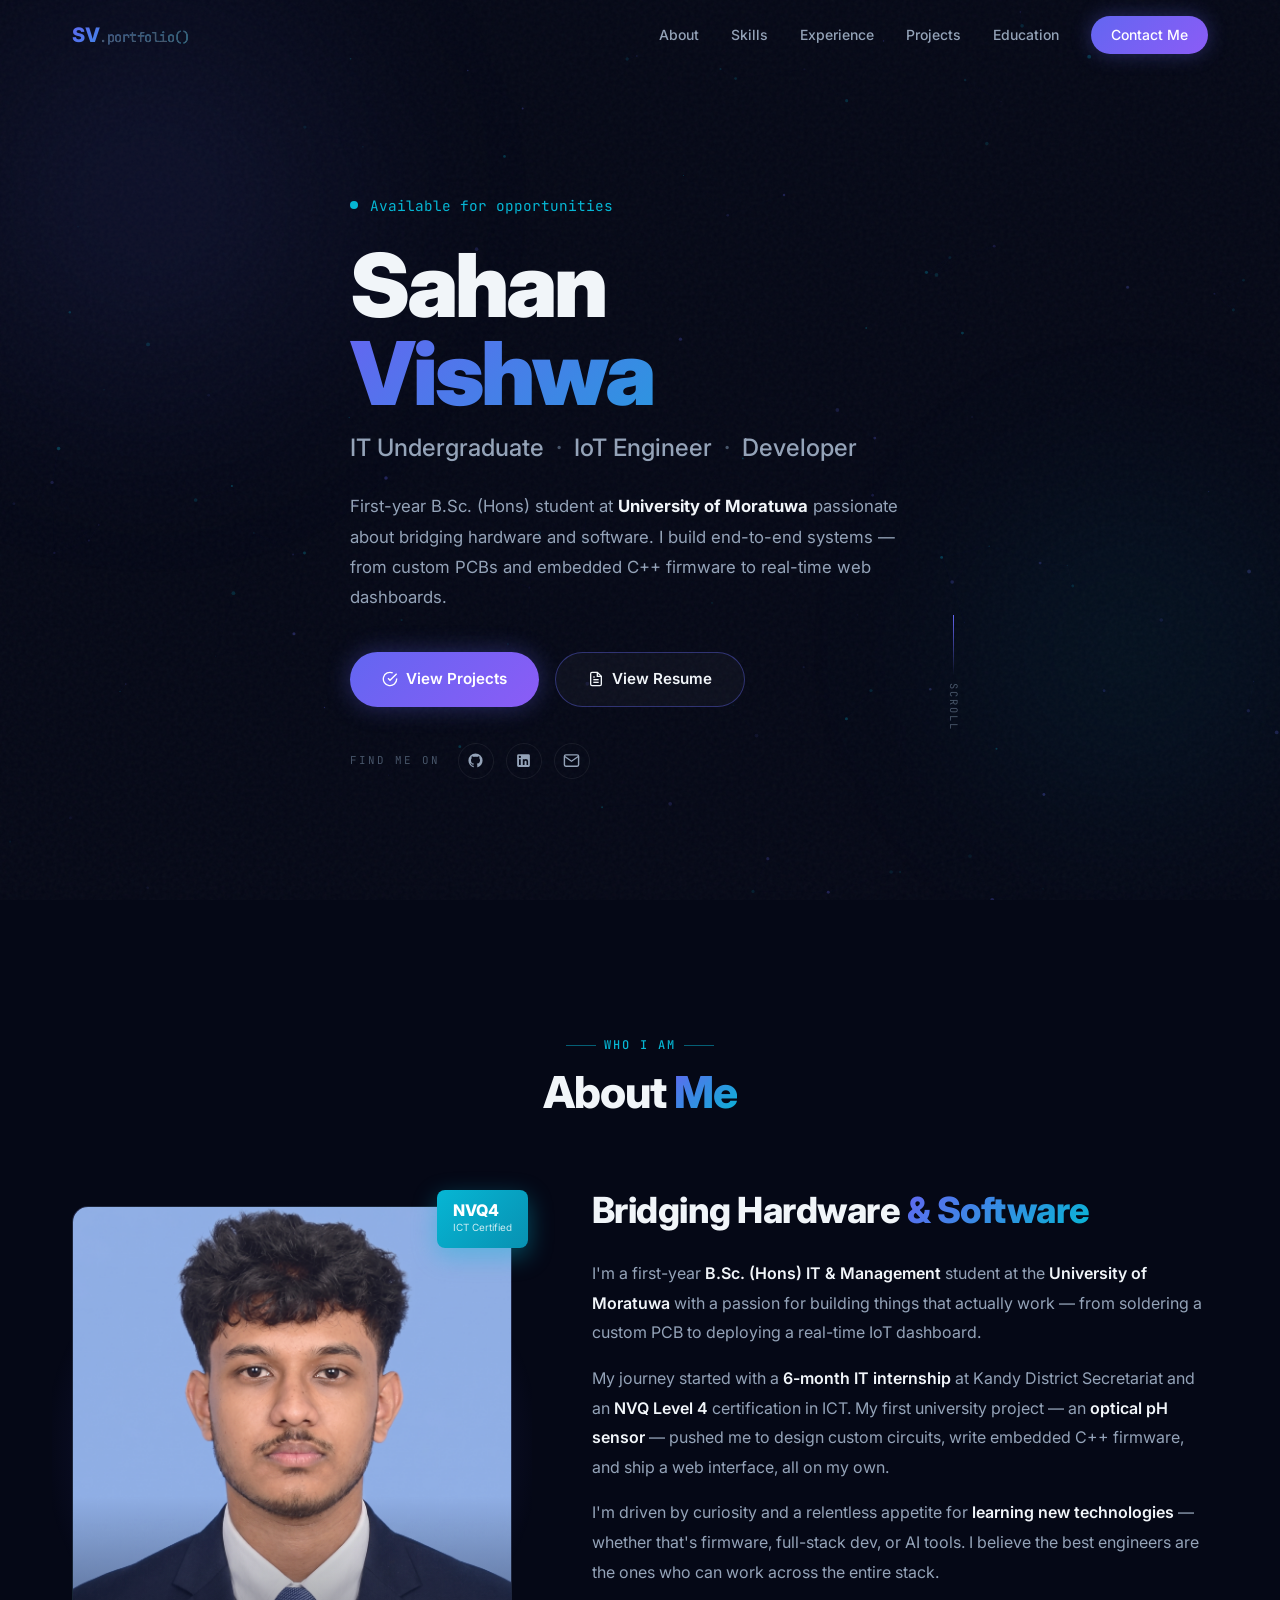
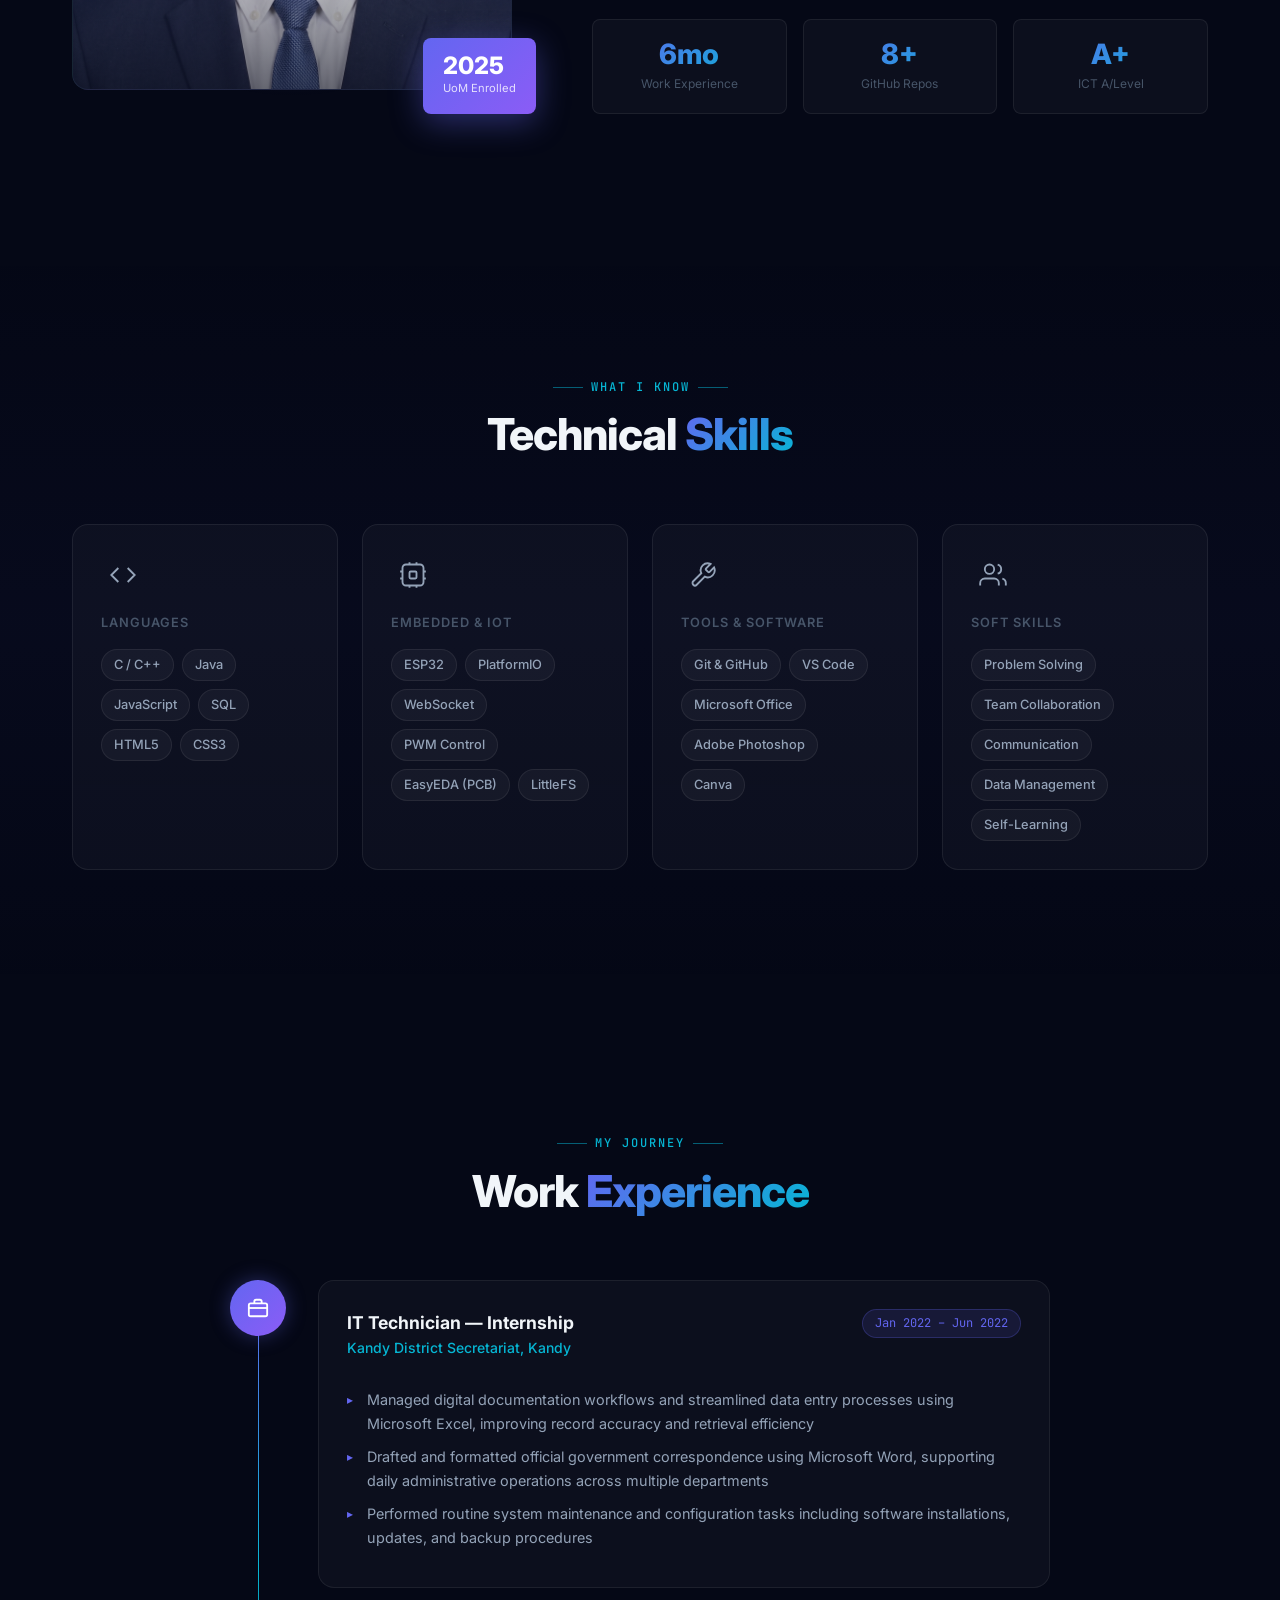
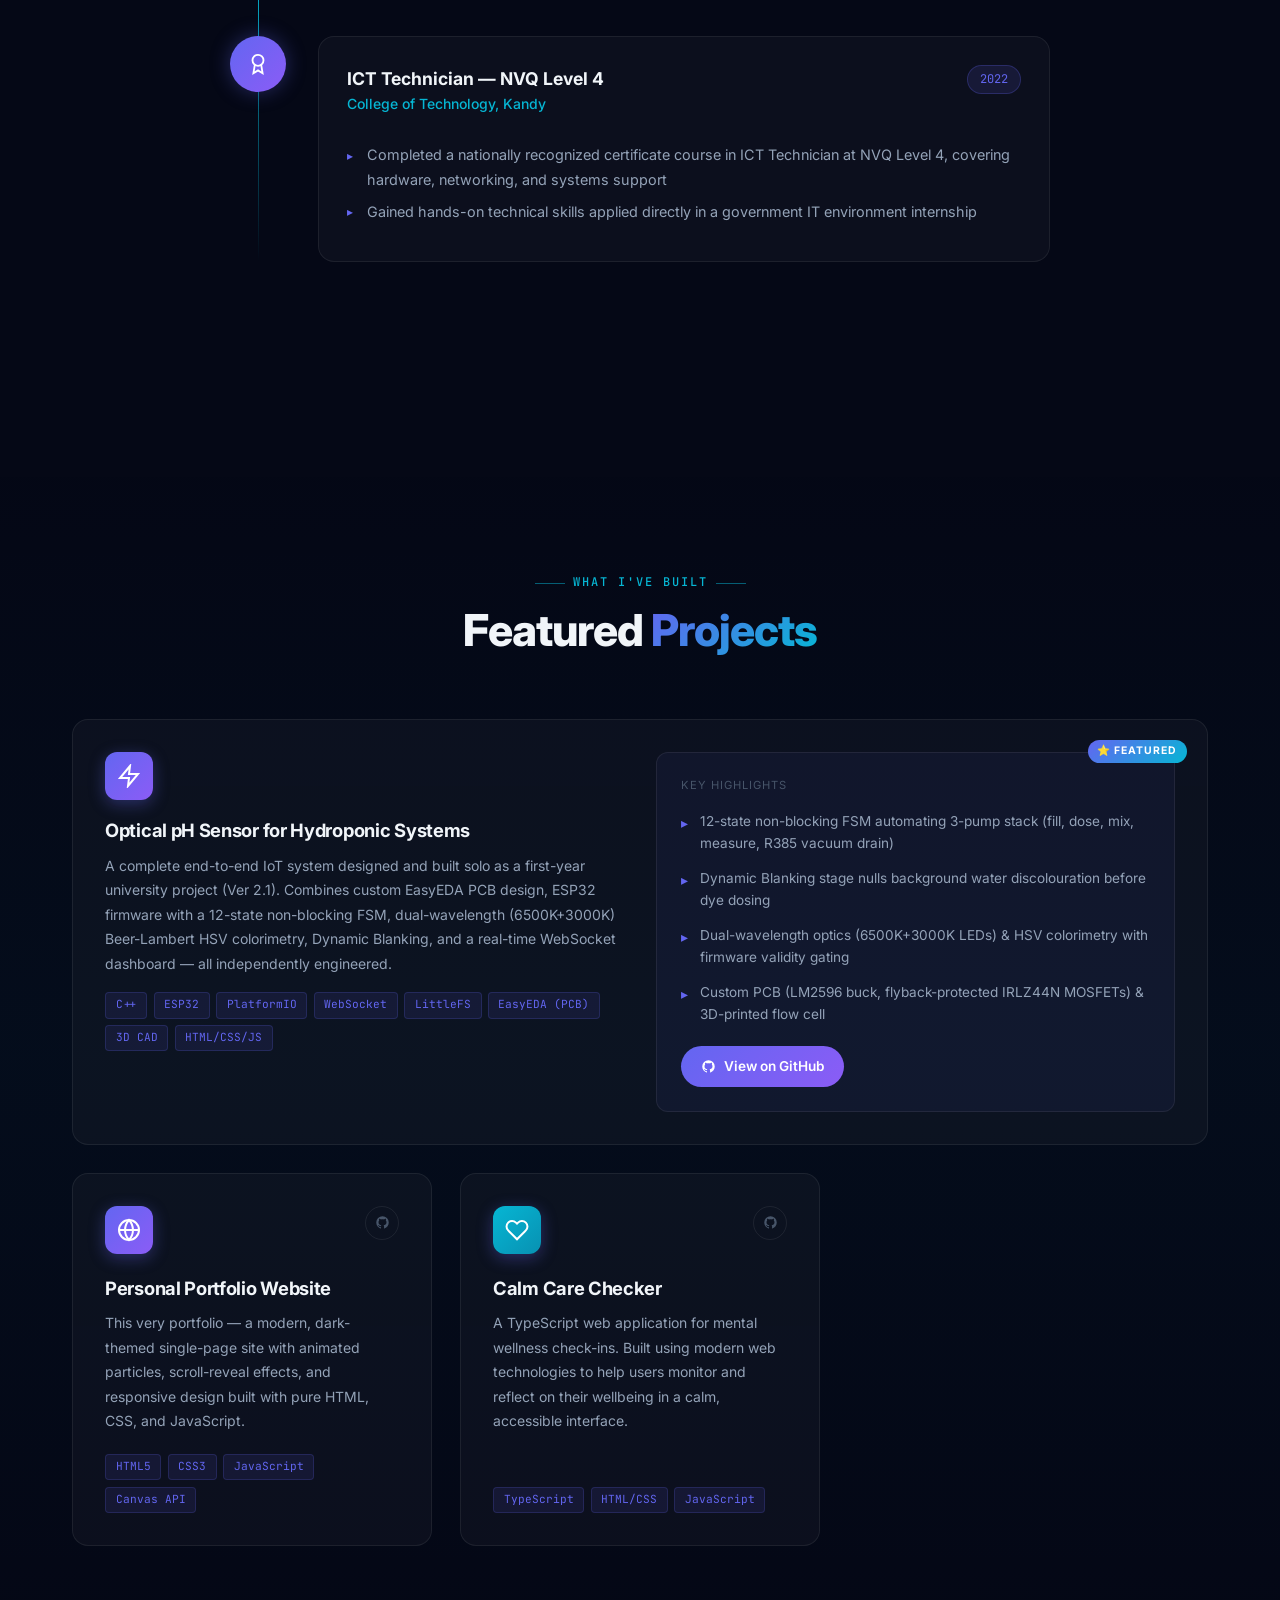
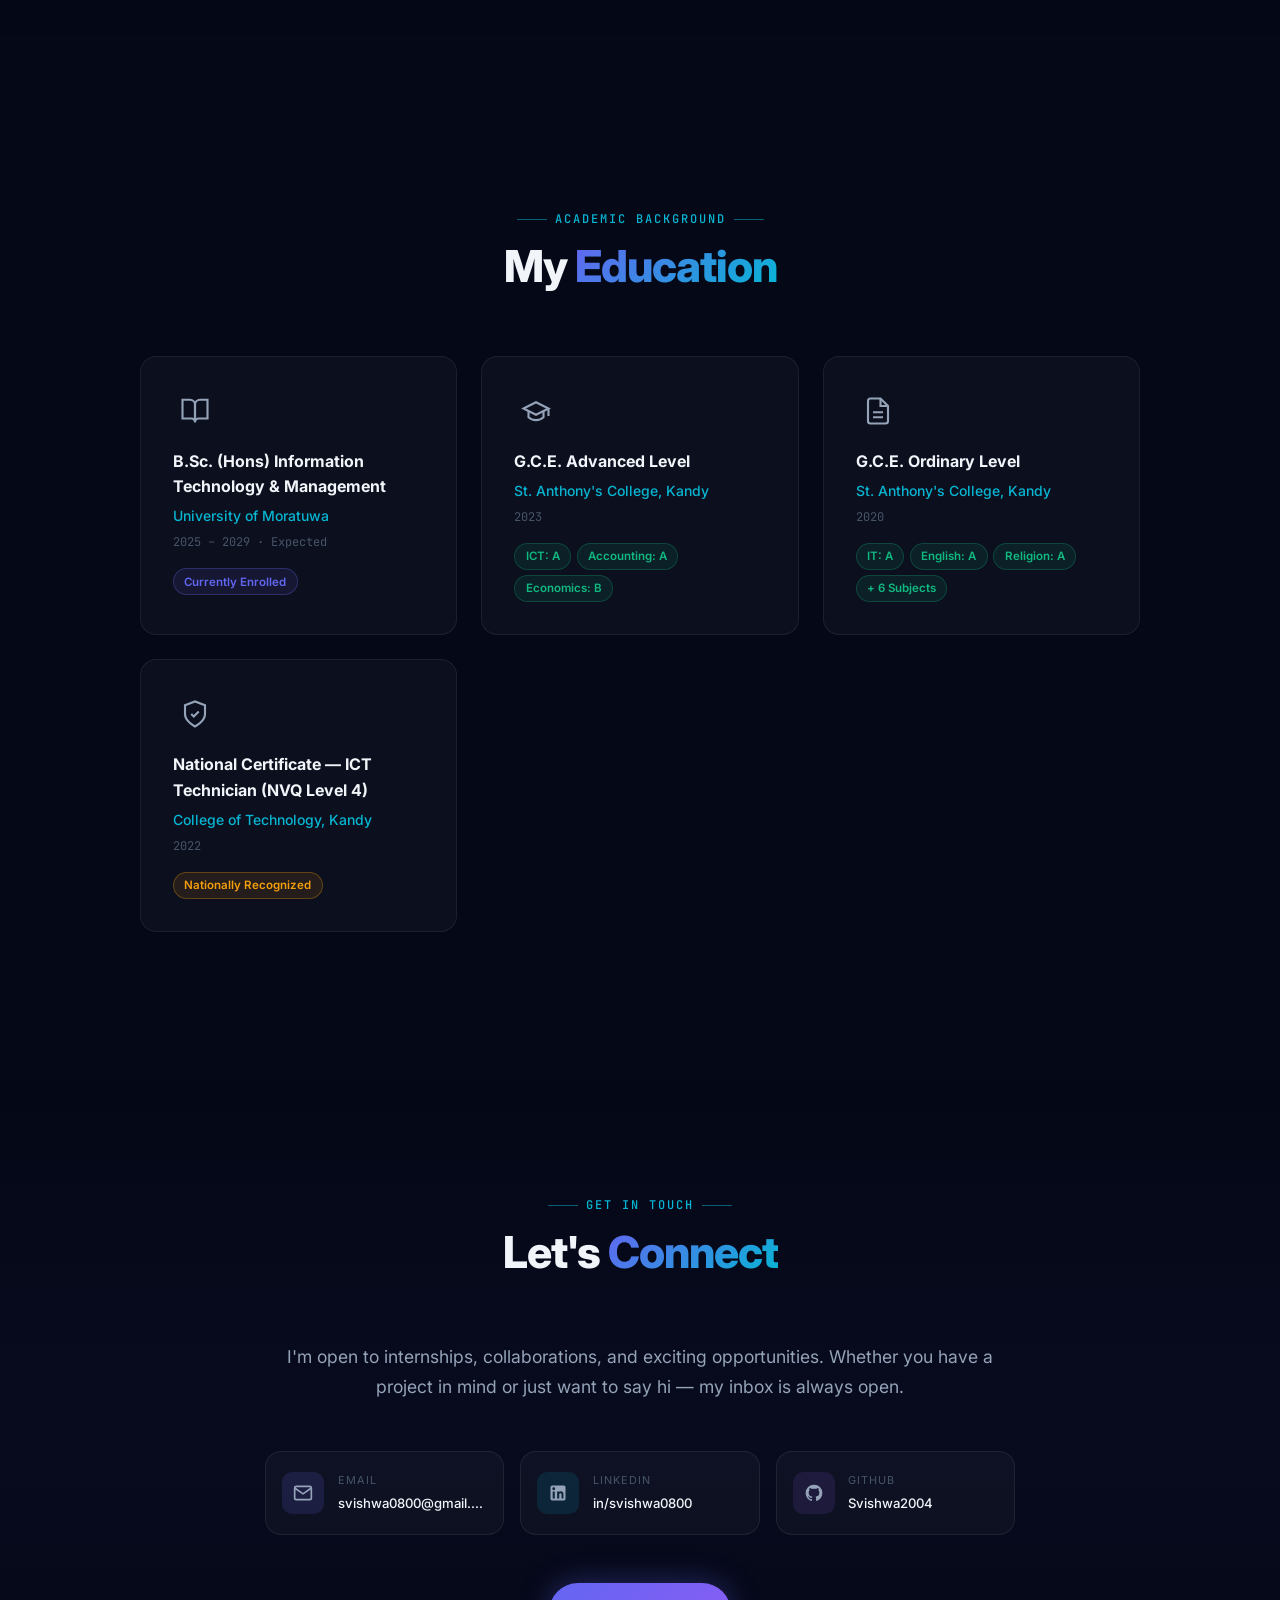
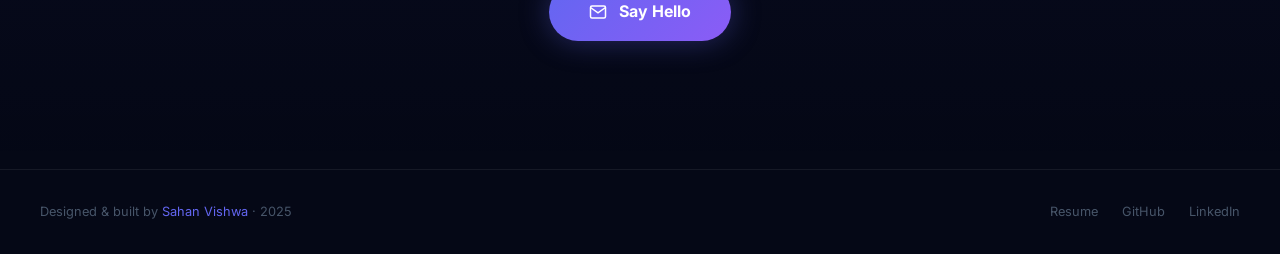
==== commit 4d3e54e3: "Update Optical pH Sensor details (Ver 2.1 12-state FSM, Dynamic Blanking, Dual-Wavelength Optics)" ====
--- a/index.html
+++ b/index.html
@@ -326,7 +326,7 @@
                         </div>
                         <div class="project-name">Optical pH Sensor for Hydroponic Systems</div>
                         <p class="project-desc" style="margin-top: 0.5rem;">
-                            A complete end-to-end IoT system designed and built solo as a first-year university project. Combines custom PCB design, ESP32 firmware with an 8-state FSM, Beer-Lambert Law colorimetry, and a real-time WebSocket web dashboard — all independently engineered.
+                            A complete end-to-end IoT system designed and built solo as a first-year university project (Ver 2.1). Combines custom EasyEDA PCB design, ESP32 firmware with a 12-state non-blocking FSM, dual-wavelength (6500K+3000K) Beer-Lambert HSV colorimetry, Dynamic Blanking, and a real-time WebSocket dashboard — all independently engineered.
                         </p>
                         <div class="project-tech" style="margin-top: 1rem;">
                             <span class="tech-tag">C++</span>
@@ -334,7 +334,8 @@
                             <span class="tech-tag">PlatformIO</span>
                             <span class="tech-tag">WebSocket</span>
                             <span class="tech-tag">LittleFS</span>
-                            <span class="tech-tag">EasyEDA</span>
+                            <span class="tech-tag">EasyEDA (PCB)</span>
+                            <span class="tech-tag">3D CAD</span>
                             <span class="tech-tag">HTML/CSS/JS</span>
                         </div>
                     </div>
@@ -343,19 +344,19 @@
                         <div class="feat-highlight-list">
                             <div class="feat-highlight-item">
                                 <span class="arrow">▸</span>
-                                <span>8-state FSM automating full fluidic cycle with 3-pump stack via PWM</span>
+                                <span>12-state non-blocking FSM automating 3-pump stack (fill, dose, mix, measure, R385 vacuum drain)</span>
                             </div>
                             <div class="feat-highlight-item">
                                 <span class="arrow">▸</span>
-                                <span>Custom PCB with LM2596 buck regulator &amp; IRLZ44N MOSFET switches</span>
+                                <span>Dynamic Blanking stage nulls background water discolouration before dye dosing</span>
                             </div>
                             <div class="feat-highlight-item">
                                 <span class="arrow">▸</span>
-                                <span>Beer-Lambert Law colorimetry — ±0.025 pH accuracy, Rs. 0.30/test</span>
+                                <span>Dual-wavelength optics (6500K+3000K LEDs) &amp; HSV colorimetry with firmware validity gating</span>
                             </div>
                             <div class="feat-highlight-item">
                                 <span class="arrow">▸</span>
-                                <span>Real-time WebSocket dashboard with persistent NVS calibration</span>
+                                <span>Custom PCB (LM2596 buck, flyback-protected IRLZ44N MOSFETs) &amp; 3D-printed flow cell</span>
                             </div>
                         </div>
                         <!-- Corrected GitHub URL -->
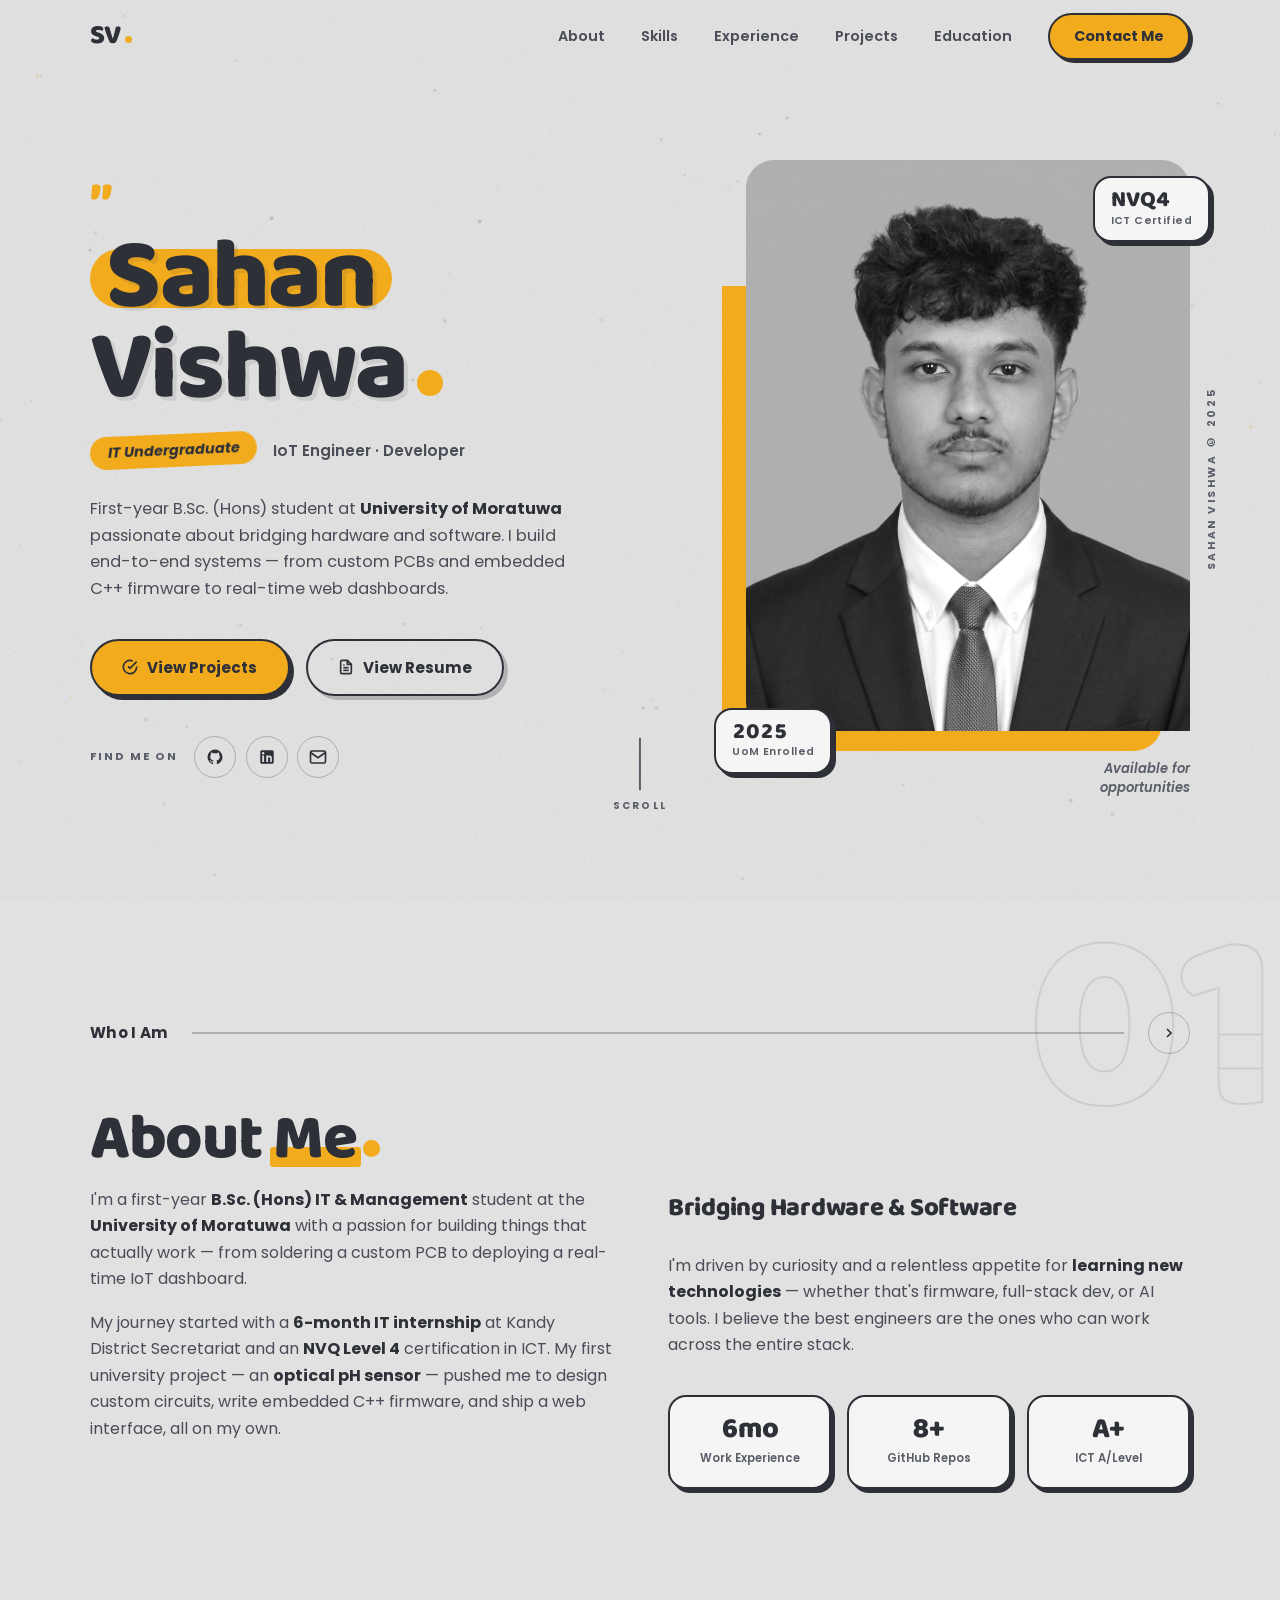
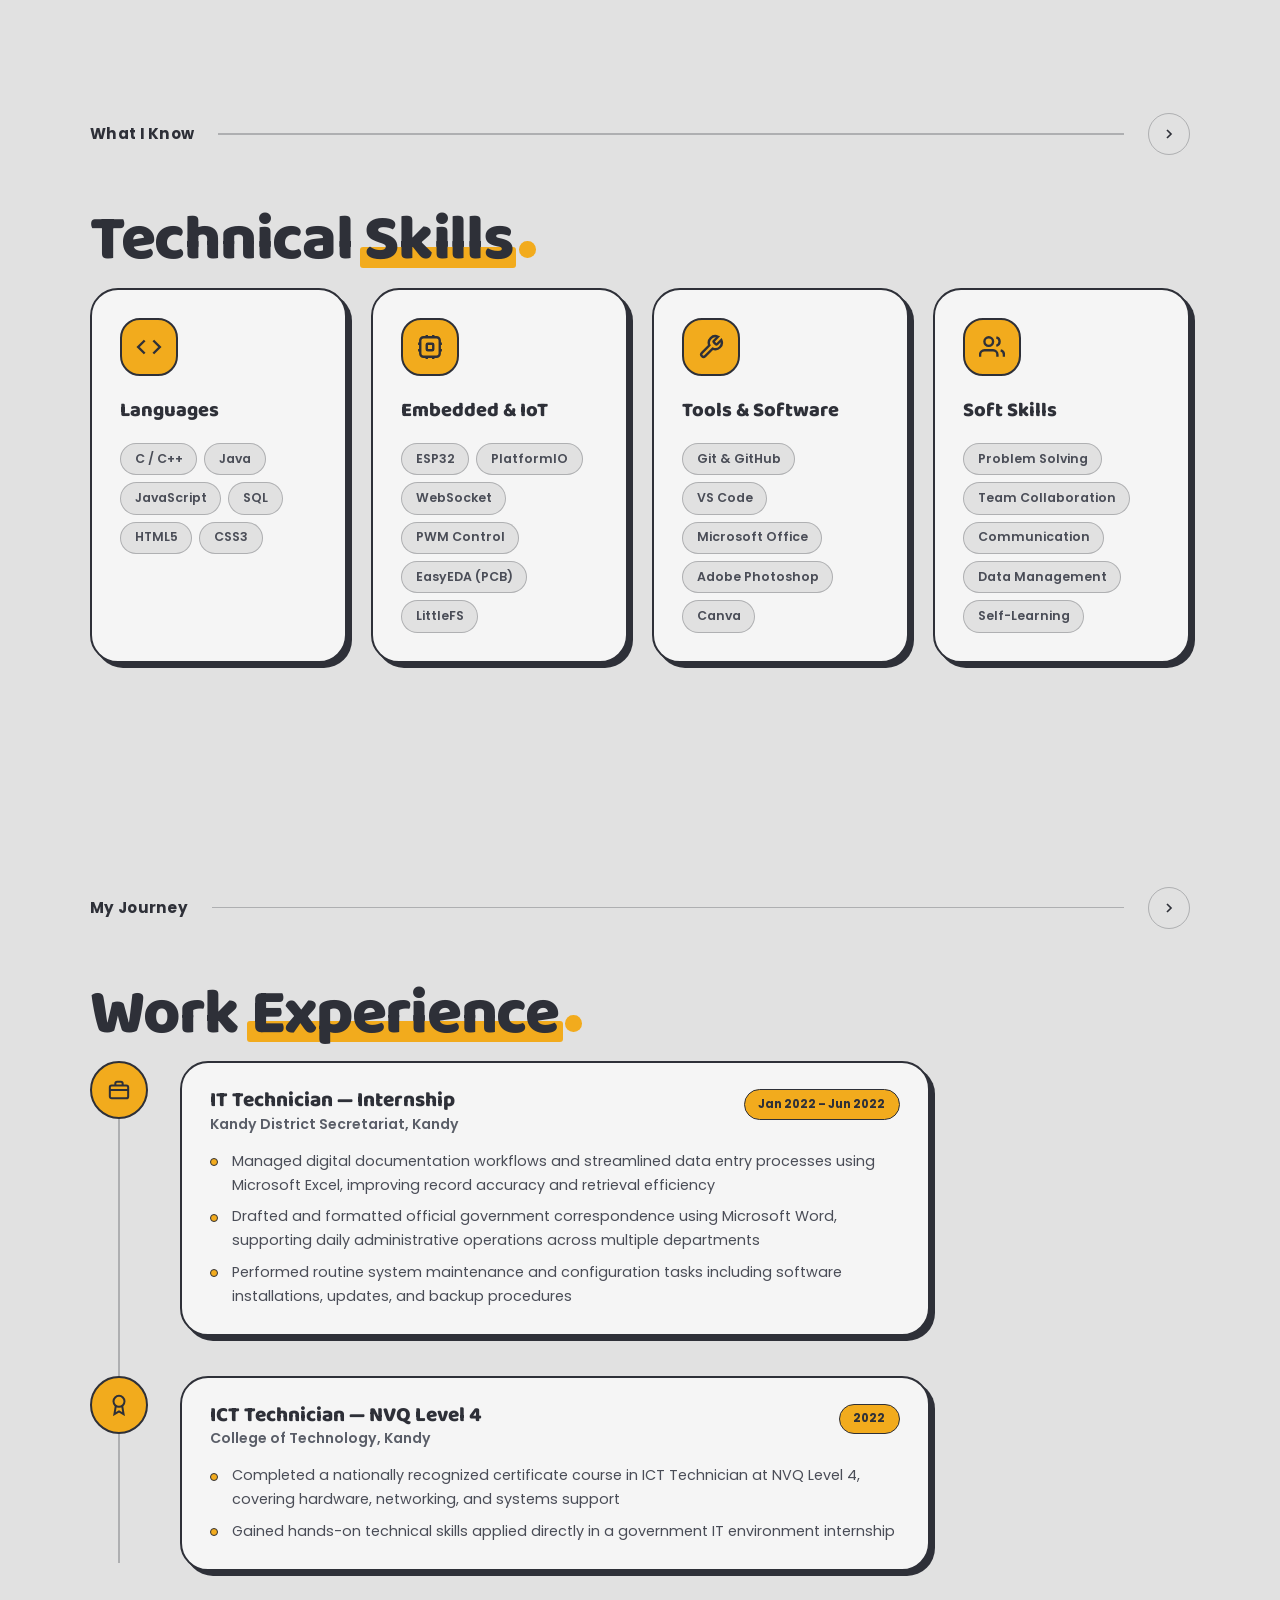
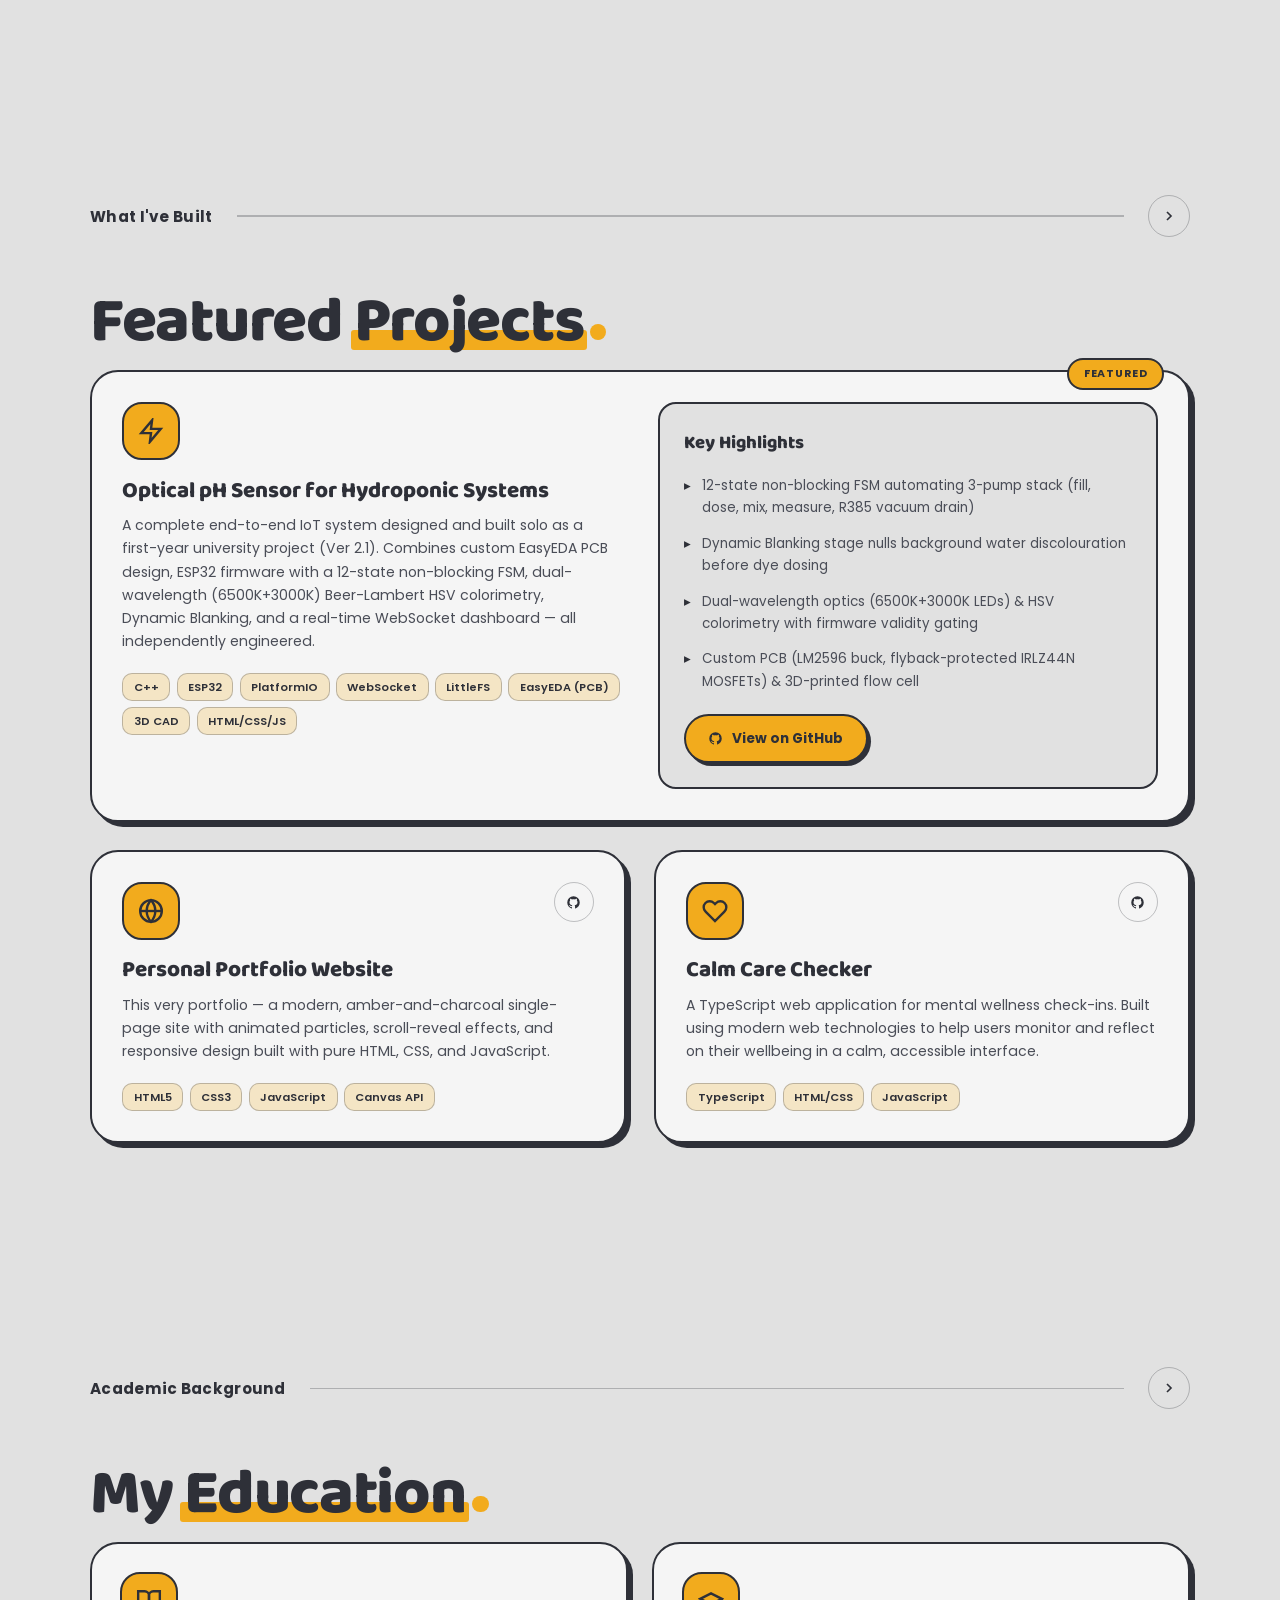
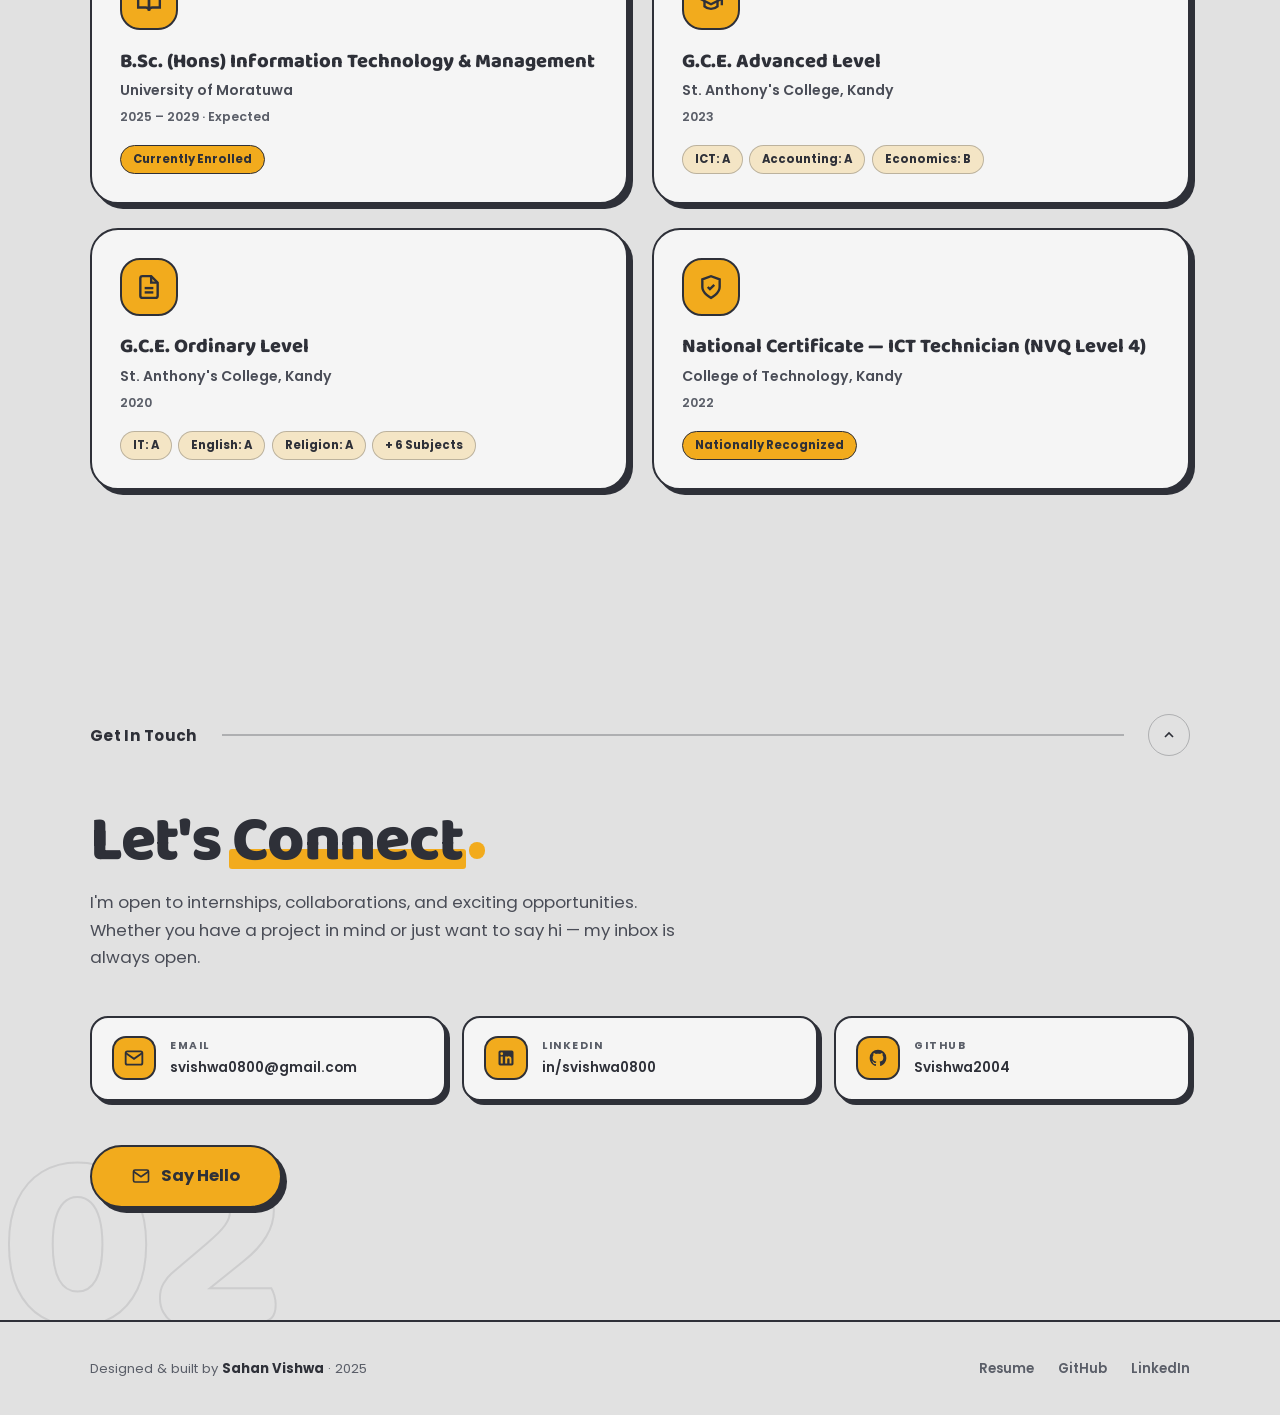
==== commit 6e83d0be: "Redesign portfolio UI to amber/charcoal poster style Replace the dark navy/indigo theme with the war" ====
--- a/index.html
+++ b/index.html
@@ -3,12 +3,13 @@
 <head>
     <meta charset="UTF-8">
     <meta name="viewport" content="width=device-width, initial-scale=1.0">
-    <title>Sahan Vishwa — IT Undergraduate & Technician</title>
+    <title>Sahan Vishwa — IT Undergraduate &amp; Technician</title>
     <meta name="description" content="Portfolio of Sahan Vishwa Perera — IT Undergraduate at University of Moratuwa, IoT Engineer, and Full-Stack Developer from Sri Lanka.">
     <link rel="preconnect" href="https://fonts.googleapis.com">
     <link rel="preconnect" href="https://fonts.gstatic.com" crossorigin>
-    <link href="https://fonts.googleapis.com/css2?family=Inter:wght@300;400;500;600;700;800;900&family=JetBrains+Mono:wght@400;500&display=swap" rel="stylesheet">
+    <link href="https://fonts.googleapis.com/css2?family=Baloo+2:wght@700;800&family=Poppins:ital,wght@0,400;0,500;0,600;0,700;0,800;1,600;1,700&display=swap" rel="stylesheet">
     <link rel="stylesheet" href="style.css">
+    <script>document.documentElement.classList.add('js');</script>
 </head>
 <body>
 
@@ -19,7 +20,7 @@
 ============================================= -->
 <nav id="navbar">
     <div class="nav-inner">
-        <div class="nav-logo">SV<span>.portfolio()</span></div>
+        <a href="#hero" class="nav-logo">SV<span class="dot-amber"></span></a>
         <div class="nav-links">
             <a href="#about">About</a>
             <a href="#skills">Skills</a>
@@ -28,9 +29,9 @@
             <a href="#education">Education</a>
             <a href="#contact" class="nav-cta">Contact Me</a>
         </div>
-        <div class="nav-toggle" id="navToggle" onclick="toggleNav()">
+        <button class="nav-toggle" id="navToggle" onclick="toggleNav()" aria-label="Toggle navigation menu" aria-expanded="false" aria-controls="navDrawer">
             <span></span><span></span><span></span>
-        </div>
+        </button>
     </div>
 </nav>
 
@@ -47,63 +48,65 @@
      HERO
 ============================================= -->
 <section id="hero">
-    <div class="hero-bg-orb hero-bg-orb-1"></div>
-    <div class="hero-bg-orb hero-bg-orb-2"></div>
-
-    <div class="container" style="position: relative;">
-        <!-- hero-content: all inline, no absolute children except scroll indicator -->
-        <div class="hero-content">
-            <div class="hero-greeting">
-                <div class="dot"></div>
-                Available for opportunities
-            </div>
-            <div class="hero-name">
-                <div class="first">Sahan</div>
-                <div class="last">Vishwa</div>
-            </div>
-            <div class="hero-title">
-                <span>IT Undergraduate</span>
-                <span class="divider">·</span>
-                <span>IoT Engineer</span>
-                <span class="divider">·</span>
-                <span>Developer</span>
-            </div>
-            <p class="hero-desc">
-                First-year B.Sc. (Hons) student at <strong>University of Moratuwa</strong> passionate about bridging hardware and software. I build end-to-end systems — from custom PCBs and embedded C++ firmware to real-time web dashboards.
-            </p>
-            <div class="hero-actions">
-                <a href="#projects" class="btn-primary">
-                    <!-- Check circle -->
-                    <svg width="16" height="16" fill="none" stroke="currentColor" stroke-width="2" viewBox="0 0 24 24"><path d="M22 11.08V12a10 10 0 1 1-5.93-9.14"/><polyline points="22,4 12,14.01 9,11.01"/></svg>
-                    View Projects
-                </a>
-                <a href="resume.html" target="_blank" class="btn-secondary">
-                    <!-- File text -->
-                    <svg width="16" height="16" fill="none" stroke="currentColor" stroke-width="2" viewBox="0 0 24 24"><path d="M14 2H6a2 2 0 0 0-2 2v16a2 2 0 0 0 2 2h12a2 2 0 0 0 2-2V8z"/><polyline points="14,2 14,8 20,8"/><line x1="16" y1="13" x2="8" y2="13"/><line x1="16" y1="17" x2="8" y2="17"/><polyline points="10,9 9,9 8,9"/></svg>
-                    View Resume
-                </a>
-            </div>
-
-            <!-- Social links — now inline, below buttons -->
-            <div class="hero-social">
-                <span class="hero-social-label">Find me on</span>
-                <a href="https://github.com/Svishwa2004" target="_blank" title="GitHub">
-                    <!-- GitHub -->
-                    <svg width="17" height="17" fill="currentColor" viewBox="0 0 24 24"><path d="M12 2A10 10 0 002 12c0 4.42 2.87 8.17 6.84 9.5.5.08.66-.23.66-.5v-1.69c-2.77.6-3.36-1.34-3.36-1.34-.46-1.16-1.11-1.47-1.11-1.47-.91-.62.07-.6.07-.6 1 .07 1.53 1.03 1.53 1.03.87 1.52 2.34 1.07 2.91.83.09-.65.35-1.09.63-1.34-2.22-.25-4.55-1.11-4.55-4.92 0-1.11.38-2 1.03-2.71-.1-.25-.45-1.29.1-2.64 0 0 .84-.27 2.75 1.02.79-.22 1.65-.33 2.5-.33.85 0 1.71.11 2.5.33 1.91-1.29 2.75-1.02 2.75-1.02.55 1.35.2 2.39.1 2.64.65.71 1.03 1.6 1.03 2.71 0 3.82-2.34 4.66-4.57 4.91.36.31.69.92.69 1.85V21c0 .27.16.59.67.5C19.14 20.16 22 16.42 22 12A10 10 0 0012 2z"/></svg>
-                </a>
-                <a href="https://linkedin.com/in/svishwa0800" target="_blank" title="LinkedIn">
-                    <!-- LinkedIn -->
-                    <svg width="17" height="17" fill="currentColor" viewBox="0 0 24 24"><path d="M19 3a2 2 0 012 2v14a2 2 0 01-2 2H5a2 2 0 01-2-2V5a2 2 0 012-2h14m-.5 15.5v-5.3a3.26 3.26 0 00-3.26-3.26 2.4 2.4 0 00-1.77.72v-.57H11v8.41h2.47v-4.67a1.4 1.4 0 011.4-1.4 1.4 1.4 0 011.4 1.4v4.67h2.73M6.88 8.56a1.68 1.68 0 001.68-1.68A1.69 1.69 0 006.88 5.2a1.69 1.69 0 00-1.68 1.68 1.69 1.69 0 001.68 1.68M8.11 18.5V10.09H5.65v8.41h2.46z"/></svg>
-                </a>
-                <a href="mailto:svishwa0800@gmail.com" title="Email">
-                    <!-- Mail -->
-                    <svg width="17" height="17" fill="none" stroke="currentColor" stroke-width="2" viewBox="0 0 24 24"><path d="M4 4h16c1.1 0 2 .9 2 2v12c0 1.1-.9 2-2 2H4c-1.1 0-2-.9-2-2V6c0-1.1.9-2 2-2z"/><polyline points="22,6 12,13 2,6"/></svg>
-                </a>
-            </div>
-        </div>
-
-        <!-- Scroll indicator — keeps absolute right position -->
-        <div class="hero-scroll">
+    <div class="container">
+        <div class="side-stamp" aria-hidden="true">Sahan Vishwa &copy; 2025</div>
+
+        <div class="hero-grid">
+            <div class="hero-copy">
+                <span class="hero-quote" aria-hidden="true">&rdquo;</span>
+                <h1 class="display hero-name">
+                    <span class="line"><span class="hl"><span>Sahan</span></span></span>
+                    <span class="line">Vishwa<span class="dot-amber"></span></span>
+                </h1>
+                <div class="hero-sticker-row">
+                    <span class="sticker">IT Undergraduate</span>
+                    <span class="hero-role">IoT Engineer &middot; Developer</span>
+                </div>
+                <p class="hero-desc">
+                    First-year B.Sc. (Hons) student at <strong>University of Moratuwa</strong> passionate about bridging hardware and software. I build end-to-end systems — from custom PCBs and embedded C++ firmware to real-time web dashboards.
+                </p>
+                <div class="hero-actions">
+                    <a href="#projects" class="btn-primary">
+                        <svg width="16" height="16" fill="none" stroke="currentColor" stroke-width="2.5" viewBox="0 0 24 24" aria-hidden="true"><path d="M22 11.08V12a10 10 0 1 1-5.93-9.14"/><polyline points="22,4 12,14.01 9,11.01"/></svg>
+                        View Projects
+                    </a>
+                    <a href="resume.html" target="_blank" class="btn-secondary">
+                        <svg width="16" height="16" fill="none" stroke="currentColor" stroke-width="2.5" viewBox="0 0 24 24" aria-hidden="true"><path d="M14 2H6a2 2 0 0 0-2 2v16a2 2 0 0 0 2 2h12a2 2 0 0 0 2-2V8z"/><polyline points="14,2 14,8 20,8"/><line x1="16" y1="13" x2="8" y2="13"/><line x1="16" y1="17" x2="8" y2="17"/><polyline points="10,9 9,9 8,9"/></svg>
+                        View Resume
+                    </a>
+                </div>
+
+                <div class="hero-social">
+                    <span class="hero-social-label">Find me on</span>
+                    <a href="https://github.com/Svishwa2004" target="_blank" aria-label="GitHub profile">
+                        <svg width="18" height="18" fill="currentColor" viewBox="0 0 24 24" aria-hidden="true"><path d="M12 2A10 10 0 002 12c0 4.42 2.87 8.17 6.84 9.5.5.08.66-.23.66-.5v-1.69c-2.77.6-3.36-1.34-3.36-1.34-.46-1.16-1.11-1.47-1.11-1.47-.91-.62.07-.6.07-.6 1 .07 1.53 1.03 1.53 1.03.87 1.52 2.34 1.07 2.91.83.09-.65.35-1.09.63-1.34-2.22-.25-4.55-1.11-4.55-4.92 0-1.11.38-2 1.03-2.71-.1-.25-.45-1.29.1-2.64 0 0 .84-.27 2.75 1.02.79-.22 1.65-.33 2.5-.33.85 0 1.71.11 2.5.33 1.91-1.29 2.75-1.02 2.75-1.02.55 1.35.2 2.39.1 2.64.65.71 1.03 1.6 1.03 2.71 0 3.82-2.34 4.66-4.57 4.91.36.31.69.92.69 1.85V21c0 .27.16.59.67.5C19.14 20.16 22 16.42 22 12A10 10 0 0012 2z"/></svg>
+                    </a>
+                    <a href="https://linkedin.com/in/svishwa0800" target="_blank" aria-label="LinkedIn profile">
+                        <svg width="18" height="18" fill="currentColor" viewBox="0 0 24 24" aria-hidden="true"><path d="M19 3a2 2 0 012 2v14a2 2 0 01-2 2H5a2 2 0 01-2-2V5a2 2 0 012-2h14m-.5 15.5v-5.3a3.26 3.26 0 00-3.26-3.26 2.4 2.4 0 00-1.77.72v-.57H11v8.41h2.47v-4.67a1.4 1.4 0 011.4-1.4 1.4 1.4 0 011.4 1.4v4.67h2.73M6.88 8.56a1.68 1.68 0 001.68-1.68A1.69 1.69 0 006.88 5.2a1.69 1.69 0 00-1.68 1.68 1.69 1.69 0 001.68 1.68M8.11 18.5V10.09H5.65v8.41h2.46z"/></svg>
+                    </a>
+                    <a href="mailto:svishwa0800@gmail.com" aria-label="Send an email">
+                        <svg width="18" height="18" fill="none" stroke="currentColor" stroke-width="2.2" viewBox="0 0 24 24" aria-hidden="true"><path d="M4 4h16c1.1 0 2 .9 2 2v12c0 1.1-.9 2-2 2H4c-1.1 0-2-.9-2-2V6c0-1.1.9-2 2-2z"/><polyline points="22,6 12,13 2,6"/></svg>
+                    </a>
+                </div>
+            </div>
+
+            <div class="hero-photo">
+                <div class="blob-photo">
+                    <img src="image.png" alt="Sahan Vishwa">
+                </div>
+                <div class="hero-badge hero-badge-1">
+                    <div class="hero-badge-num">2025</div>
+                    <div class="hero-badge-label">UoM Enrolled</div>
+                </div>
+                <div class="hero-badge hero-badge-2">
+                    <div class="hero-badge-num">NVQ4</div>
+                    <div class="hero-badge-label">ICT Certified</div>
+                </div>
+                <p class="hero-caption">Available for<br>opportunities</p>
+            </div>
+        </div>
+
+        <div class="hero-scroll" aria-hidden="true">
             <div class="scroll-line"></div>
             <span>scroll</span>
         </div>
@@ -115,40 +118,30 @@
 ============================================= -->
 <section id="about">
     <div class="container">
-        <div class="section-header reveal">
-            <div class="section-label">Who I Am</div>
-            <h2 class="section-title">About <span>Me</span></h2>
-        </div>
+        <div class="ghost-num about-ghost" aria-hidden="true">01</div>
+
+        <div class="section-head reveal">
+            <span class="section-label">Who I Am</span>
+            <span class="section-rule"></span>
+            <a href="#skills" class="circle-btn" aria-label="Continue to skills">
+                <svg width="16" height="16" fill="none" stroke="currentColor" stroke-width="2.5" viewBox="0 0 24 24" aria-hidden="true"><polyline points="9 18 15 12 9 6"/></svg>
+            </a>
+        </div>
+
+        <h2 class="section-title reveal">About <span class="marker"><span>Me</span></span><span class="dot-amber"></span></h2>
+
         <div class="about-grid">
-            <div class="about-avatar-wrap reveal">
-                <div class="about-avatar">
-                    <div class="avatar-card">
-                        <img src="image.png" alt="Sahan Vishwa" class="avatar-img">
-                    </div>
-                    <div class="avatar-badge">
-                        <div class="avatar-badge-num">2025</div>
-                        <div class="avatar-badge-label">UoM Enrolled</div>
-                    </div>
-                    <div class="avatar-badge-2">
-                        <div class="avatar-badge-num" style="font-size: 1rem;">NVQ4</div>
-                        <div class="avatar-badge-label" style="font-size: 0.62rem;">ICT Certified</div>
-                    </div>
-                    <div class="avatar-glow"></div>
-                </div>
-            </div>
-
-            <div class="about-content reveal reveal-delay-2">
-                <h2>Bridging Hardware
-                    <span style="background: linear-gradient(135deg, var(--accent), var(--accent-3)); -webkit-background-clip: text; -webkit-text-fill-color: transparent; background-clip: text;">
-                        &amp; Software
-                    </span>
-                </h2>
+            <div class="reveal">
                 <p class="about-text">
                     I'm a first-year <strong>B.Sc. (Hons) IT &amp; Management</strong> student at the <strong>University of Moratuwa</strong> with a passion for building things that actually work — from soldering a custom PCB to deploying a real-time IoT dashboard.
                 </p>
                 <p class="about-text">
                     My journey started with a <strong>6-month IT internship</strong> at Kandy District Secretariat and an <strong>NVQ Level 4</strong> certification in ICT. My first university project — an <strong>optical pH sensor</strong> — pushed me to design custom circuits, write embedded C++ firmware, and ship a web interface, all on my own.
                 </p>
+            </div>
+
+            <div class="reveal reveal-delay-2">
+                <h3 class="sub-head">Bridging Hardware &amp; Software</h3>
                 <p class="about-text">
                     I'm driven by curiosity and a relentless appetite for <strong>learning new technologies</strong> — whether that's firmware, full-stack dev, or AI tools. I believe the best engineers are the ones who can work across the entire stack.
                 </p>
@@ -176,16 +169,20 @@
 ============================================= -->
 <section id="skills">
     <div class="container">
-        <div class="section-header reveal">
-            <div class="section-label">What I Know</div>
-            <h2 class="section-title">Technical <span>Skills</span></h2>
-        </div>
+        <div class="section-head reveal">
+            <span class="section-label">What I Know</span>
+            <span class="section-rule"></span>
+            <a href="#experience" class="circle-btn" aria-label="Continue to experience">
+                <svg width="16" height="16" fill="none" stroke="currentColor" stroke-width="2.5" viewBox="0 0 24 24" aria-hidden="true"><polyline points="9 18 15 12 9 6"/></svg>
+            </a>
+        </div>
+
+        <h2 class="section-title reveal">Technical <span class="marker"><span>Skills</span></span><span class="dot-amber"></span></h2>
+
         <div class="skills-grid">
-            <!-- Languages -->
-            <div class="skill-category skill-category-1 reveal">
-                <div class="skill-cat-icon">
-                    <!-- Code / terminal icon -->
-                    <svg width="28" height="28" fill="none" stroke="currentColor" stroke-width="1.6" viewBox="0 0 24 24"><polyline points="16 18 22 12 16 6"/><polyline points="8 6 2 12 8 18"/></svg>
+            <div class="skill-category reveal">
+                <div class="icon-tile">
+                    <svg width="26" height="26" fill="none" stroke="currentColor" stroke-width="2.2" viewBox="0 0 24 24" aria-hidden="true"><polyline points="16 18 22 12 16 6"/><polyline points="8 6 2 12 8 18"/></svg>
                 </div>
                 <div class="skill-cat-name">Languages</div>
                 <div class="skill-tags">
@@ -197,11 +194,10 @@
                     <span class="skill-tag">CSS3</span>
                 </div>
             </div>
-            <!-- Embedded & IoT -->
-            <div class="skill-category skill-category-2 reveal reveal-delay-1">
-                <div class="skill-cat-icon">
-                    <!-- CPU / chip icon -->
-                    <svg width="28" height="28" fill="none" stroke="currentColor" stroke-width="1.6" viewBox="0 0 24 24"><rect x="9" y="9" width="6" height="6" rx="1"/><path d="M9 1v2M15 1v2M9 21v2M15 21v2M1 9h2M1 15h2M21 9h2M21 15h2"/><rect x="3" y="3" width="18" height="18" rx="3"/></svg>
+
+            <div class="skill-category reveal reveal-delay-1">
+                <div class="icon-tile">
+                    <svg width="26" height="26" fill="none" stroke="currentColor" stroke-width="2.2" viewBox="0 0 24 24" aria-hidden="true"><rect x="9" y="9" width="6" height="6" rx="1"/><path d="M9 1v2M15 1v2M9 21v2M15 21v2M1 9h2M1 15h2M21 9h2M21 15h2"/><rect x="3" y="3" width="18" height="18" rx="3"/></svg>
                 </div>
                 <div class="skill-cat-name">Embedded &amp; IoT</div>
                 <div class="skill-tags">
@@ -213,11 +209,10 @@
                     <span class="skill-tag">LittleFS</span>
                 </div>
             </div>
-            <!-- Tools & Software -->
-            <div class="skill-category skill-category-3 reveal reveal-delay-2">
-                <div class="skill-cat-icon">
-                    <!-- Wrench / settings icon -->
-                    <svg width="28" height="28" fill="none" stroke="currentColor" stroke-width="1.6" viewBox="0 0 24 24"><path d="M14.7 6.3a1 1 0 000 1.4l1.6 1.6a1 1 0 001.4 0l3.77-3.77a6 6 0 01-7.94 7.94l-6.91 6.91a2.12 2.12 0 01-3-3l6.91-6.91a6 6 0 017.94-7.94l-3.76 3.76z"/></svg>
+
+            <div class="skill-category reveal reveal-delay-2">
+                <div class="icon-tile">
+                    <svg width="26" height="26" fill="none" stroke="currentColor" stroke-width="2.2" viewBox="0 0 24 24" aria-hidden="true"><path d="M14.7 6.3a1 1 0 000 1.4l1.6 1.6a1 1 0 001.4 0l3.77-3.77a6 6 0 01-7.94 7.94l-6.91 6.91a2.12 2.12 0 01-3-3l6.91-6.91a6 6 0 017.94-7.94l-3.76 3.76z"/></svg>
                 </div>
                 <div class="skill-cat-name">Tools &amp; Software</div>
                 <div class="skill-tags">
@@ -228,11 +223,10 @@
                     <span class="skill-tag">Canva</span>
                 </div>
             </div>
-            <!-- Soft Skills -->
-            <div class="skill-category skill-category-4 reveal reveal-delay-3">
-                <div class="skill-cat-icon">
-                    <!-- Users / people icon -->
-                    <svg width="28" height="28" fill="none" stroke="currentColor" stroke-width="1.6" viewBox="0 0 24 24"><path d="M17 21v-2a4 4 0 00-4-4H5a4 4 0 00-4 4v2"/><circle cx="9" cy="7" r="4"/><path d="M23 21v-2a4 4 0 00-3-3.87M16 3.13a4 4 0 010 7.75"/></svg>
+
+            <div class="skill-category reveal reveal-delay-3">
+                <div class="icon-tile">
+                    <svg width="26" height="26" fill="none" stroke="currentColor" stroke-width="2.2" viewBox="0 0 24 24" aria-hidden="true"><path d="M17 21v-2a4 4 0 00-4-4H5a4 4 0 00-4 4v2"/><circle cx="9" cy="7" r="4"/><path d="M23 21v-2a4 4 0 00-3-3.87M16 3.13a4 4 0 010 7.75"/></svg>
                 </div>
                 <div class="skill-cat-name">Soft Skills</div>
                 <div class="skill-tags">
@@ -252,16 +246,20 @@
 ============================================= -->
 <section id="experience">
     <div class="container">
-        <div class="section-header reveal">
-            <div class="section-label">My Journey</div>
-            <h2 class="section-title">Work <span>Experience</span></h2>
-        </div>
+        <div class="section-head reveal">
+            <span class="section-label">My Journey</span>
+            <span class="section-rule"></span>
+            <a href="#projects" class="circle-btn" aria-label="Continue to projects">
+                <svg width="16" height="16" fill="none" stroke="currentColor" stroke-width="2.5" viewBox="0 0 24 24" aria-hidden="true"><polyline points="9 18 15 12 9 6"/></svg>
+            </a>
+        </div>
+
+        <h2 class="section-title reveal">Work <span class="marker"><span>Experience</span></span><span class="dot-amber"></span></h2>
+
         <div class="timeline">
-            <!-- Internship -->
             <div class="timeline-item reveal">
                 <div class="timeline-dot">
-                    <!-- Briefcase -->
-                    <svg width="22" height="22" fill="none" stroke="currentColor" stroke-width="2" viewBox="0 0 24 24"><rect x="2" y="7" width="20" height="14" rx="2"/><path d="M16 7V5a2 2 0 00-2-2h-4a2 2 0 00-2 2v2"/><line x1="12" y1="12" x2="12" y2="12"/><path d="M2 12h20"/></svg>
+                    <svg width="22" height="22" fill="none" stroke="currentColor" stroke-width="2.2" viewBox="0 0 24 24" aria-hidden="true"><rect x="2" y="7" width="20" height="14" rx="2"/><path d="M16 7V5a2 2 0 00-2-2h-4a2 2 0 00-2 2v2"/><path d="M2 12h20"/></svg>
                 </div>
                 <div class="timeline-body">
                     <div class="timeline-meta">
@@ -278,11 +276,10 @@
                     </ul>
                 </div>
             </div>
-            <!-- NVQ -->
+
             <div class="timeline-item reveal reveal-delay-1">
                 <div class="timeline-dot">
-                    <!-- Award / certificate -->
-                    <svg width="22" height="22" fill="none" stroke="currentColor" stroke-width="2" viewBox="0 0 24 24"><circle cx="12" cy="8" r="6"/><path d="M15.477 12.89L17 22l-5-3-5 3 1.523-9.11"/></svg>
+                    <svg width="22" height="22" fill="none" stroke="currentColor" stroke-width="2.2" viewBox="0 0 24 24" aria-hidden="true"><circle cx="12" cy="8" r="6"/><path d="M15.477 12.89L17 22l-5-3-5 3 1.523-9.11"/></svg>
                 </div>
                 <div class="timeline-body">
                     <div class="timeline-meta">
@@ -307,28 +304,32 @@
 ============================================= -->
 <section id="projects">
     <div class="container">
-        <div class="section-header reveal">
-            <div class="section-label">What I've Built</div>
-            <h2 class="section-title">Featured <span>Projects</span></h2>
-        </div>
+        <div class="section-head reveal">
+            <span class="section-label">What I've Built</span>
+            <span class="section-rule"></span>
+            <a href="#education" class="circle-btn" aria-label="Continue to education">
+                <svg width="16" height="16" fill="none" stroke="currentColor" stroke-width="2.5" viewBox="0 0 24 24" aria-hidden="true"><polyline points="9 18 15 12 9 6"/></svg>
+            </a>
+        </div>
+
+        <h2 class="section-title reveal">Featured <span class="marker"><span>Projects</span></span><span class="dot-amber"></span></h2>
+
         <div class="projects-grid">
 
-            <!-- pH Sensor — Featured -->
             <div class="project-card reveal" style="grid-column: 1 / -1;">
-                <span class="project-feat-badge">⭐ Featured</span>
+                <span class="project-feat-badge">Featured</span>
                 <div class="project-feat-inner">
                     <div>
-                        <div class="project-top" style="margin-bottom: 1rem;">
-                            <div class="project-icon">
-                                <!-- Zap / electric / sensor -->
-                                <svg width="24" height="24" fill="none" stroke="currentColor" stroke-width="2" viewBox="0 0 24 24"><path d="M13 2L3 14h9l-1 8 10-12h-9l1-8z"/></svg>
+                        <div class="project-top">
+                            <div class="icon-tile">
+                                <svg width="26" height="26" fill="none" stroke="currentColor" stroke-width="2.2" viewBox="0 0 24 24" aria-hidden="true"><path d="M13 2L3 14h9l-1 8 10-12h-9l1-8z"/></svg>
                             </div>
                         </div>
                         <div class="project-name">Optical pH Sensor for Hydroponic Systems</div>
-                        <p class="project-desc" style="margin-top: 0.5rem;">
+                        <p class="project-desc">
                             A complete end-to-end IoT system designed and built solo as a first-year university project (Ver 2.1). Combines custom EasyEDA PCB design, ESP32 firmware with a 12-state non-blocking FSM, dual-wavelength (6500K+3000K) Beer-Lambert HSV colorimetry, Dynamic Blanking, and a real-time WebSocket dashboard — all independently engineered.
                         </p>
-                        <div class="project-tech" style="margin-top: 1rem;">
+                        <div class="project-tech">
                             <span class="tech-tag">C++</span>
                             <span class="tech-tag">ESP32</span>
                             <span class="tech-tag">PlatformIO</span>
@@ -343,47 +344,43 @@
                         <div class="feat-highlights-label">Key Highlights</div>
                         <div class="feat-highlight-list">
                             <div class="feat-highlight-item">
-                                <span class="arrow">▸</span>
+                                <span class="arrow" aria-hidden="true">&#9656;</span>
                                 <span>12-state non-blocking FSM automating 3-pump stack (fill, dose, mix, measure, R385 vacuum drain)</span>
                             </div>
                             <div class="feat-highlight-item">
-                                <span class="arrow">▸</span>
+                                <span class="arrow" aria-hidden="true">&#9656;</span>
                                 <span>Dynamic Blanking stage nulls background water discolouration before dye dosing</span>
                             </div>
                             <div class="feat-highlight-item">
-                                <span class="arrow">▸</span>
+                                <span class="arrow" aria-hidden="true">&#9656;</span>
                                 <span>Dual-wavelength optics (6500K+3000K LEDs) &amp; HSV colorimetry with firmware validity gating</span>
                             </div>
                             <div class="feat-highlight-item">
-                                <span class="arrow">▸</span>
+                                <span class="arrow" aria-hidden="true">&#9656;</span>
                                 <span>Custom PCB (LM2596 buck, flyback-protected IRLZ44N MOSFETs) &amp; 3D-printed flow cell</span>
                             </div>
                         </div>
-                        <!-- Corrected GitHub URL -->
                         <a href="https://github.com/Svishwa2004/Optical_Ph-sensor" target="_blank" class="feat-github-btn">
-                            <svg width="15" height="15" fill="currentColor" viewBox="0 0 24 24"><path d="M12 2A10 10 0 002 12c0 4.42 2.87 8.17 6.84 9.5.5.08.66-.23.66-.5v-1.69c-2.77.6-3.36-1.34-3.36-1.34-.46-1.16-1.11-1.47-1.11-1.47-.91-.62.07-.6.07-.6 1 .07 1.53 1.03 1.53 1.03.87 1.52 2.34 1.07 2.91.83.09-.65.35-1.09.63-1.34-2.22-.25-4.55-1.11-4.55-4.92 0-1.11.38-2 1.03-2.71-.1-.25-.45-1.29.1-2.64 0 0 .84-.27 2.75 1.02.79-.22 1.65-.33 2.5-.33.85 0 1.71.11 2.5.33 1.91-1.29 2.75-1.02 2.75-1.02.55 1.35.2 2.39.1 2.64.65.71 1.03 1.6 1.03 2.71 0 3.82-2.34 4.66-4.57 4.91.36.31.69.92.69 1.85V21c0 .27.16.59.67.5C19.14 20.16 22 16.42 22 12A10 10 0 0012 2z"/></svg>
+                            <svg width="15" height="15" fill="currentColor" viewBox="0 0 24 24" aria-hidden="true"><path d="M12 2A10 10 0 002 12c0 4.42 2.87 8.17 6.84 9.5.5.08.66-.23.66-.5v-1.69c-2.77.6-3.36-1.34-3.36-1.34-.46-1.16-1.11-1.47-1.11-1.47-.91-.62.07-.6.07-.6 1 .07 1.53 1.03 1.53 1.03.87 1.52 2.34 1.07 2.91.83.09-.65.35-1.09.63-1.34-2.22-.25-4.55-1.11-4.55-4.92 0-1.11.38-2 1.03-2.71-.1-.25-.45-1.29.1-2.64 0 0 .84-.27 2.75 1.02.79-.22 1.65-.33 2.5-.33.85 0 1.71.11 2.5.33 1.91-1.29 2.75-1.02 2.75-1.02.55 1.35.2 2.39.1 2.64.65.71 1.03 1.6 1.03 2.71 0 3.82-2.34 4.66-4.57 4.91.36.31.69.92.69 1.85V21c0 .27.16.59.67.5C19.14 20.16 22 16.42 22 12A10 10 0 0012 2z"/></svg>
                             View on GitHub
                         </a>
                     </div>
                 </div>
             </div>
 
-            <!-- Portfolio -->
             <div class="project-card reveal reveal-delay-1">
                 <div class="project-top">
-                    <div class="project-icon">
-                        <!-- Globe / layout icon -->
-                        <svg width="24" height="24" fill="none" stroke="currentColor" stroke-width="2" viewBox="0 0 24 24"><circle cx="12" cy="12" r="10"/><line x1="2" y1="12" x2="22" y2="12"/><path d="M12 2a15.3 15.3 0 014 10 15.3 15.3 0 01-4 10 15.3 15.3 0 01-4-10 15.3 15.3 0 014-10z"/></svg>
+                    <div class="icon-tile">
+                        <svg width="26" height="26" fill="none" stroke="currentColor" stroke-width="2.2" viewBox="0 0 24 24" aria-hidden="true"><circle cx="12" cy="12" r="10"/><line x1="2" y1="12" x2="22" y2="12"/><path d="M12 2a15.3 15.3 0 014 10 15.3 15.3 0 01-4 10 15.3 15.3 0 01-4-10 15.3 15.3 0 014-10z"/></svg>
                     </div>
                     <div class="project-links">
-                        <!-- GitHub icon link — corrected href -->
-                        <a href="https://github.com/Svishwa2004" target="_blank" class="project-link" title="GitHub">
-                            <svg width="15" height="15" fill="currentColor" viewBox="0 0 24 24"><path d="M12 2A10 10 0 002 12c0 4.42 2.87 8.17 6.84 9.5.5.08.66-.23.66-.5v-1.69c-2.77.6-3.36-1.34-3.36-1.34-.46-1.16-1.11-1.47-1.11-1.47-.91-.62.07-.6.07-.6 1 .07 1.53 1.03 1.53 1.03.87 1.52 2.34 1.07 2.91.83.09-.65.35-1.09.63-1.34-2.22-.25-4.55-1.11-4.55-4.92 0-1.11.38-2 1.03-2.71-.1-.25-.45-1.29.1-2.64 0 0 .84-.27 2.75 1.02.79-.22 1.65-.33 2.5-.33.85 0 1.71.11 2.5.33 1.91-1.29 2.75-1.02 2.75-1.02.55 1.35.2 2.39.1 2.64.65.71 1.03 1.6 1.03 2.71 0 3.82-2.34 4.66-4.57 4.91.36.31.69.92.69 1.85V21c0 .27.16.59.67.5C19.14 20.16 22 16.42 22 12A10 10 0 0012 2z"/></svg>
+                        <a href="https://github.com/Svishwa2004" target="_blank" class="project-link" aria-label="Portfolio source on GitHub">
+                            <svg width="15" height="15" fill="currentColor" viewBox="0 0 24 24" aria-hidden="true"><path d="M12 2A10 10 0 002 12c0 4.42 2.87 8.17 6.84 9.5.5.08.66-.23.66-.5v-1.69c-2.77.6-3.36-1.34-3.36-1.34-.46-1.16-1.11-1.47-1.11-1.47-.91-.62.07-.6.07-.6 1 .07 1.53 1.03 1.53 1.03.87 1.52 2.34 1.07 2.91.83.09-.65.35-1.09.63-1.34-2.22-.25-4.55-1.11-4.55-4.92 0-1.11.38-2 1.03-2.71-.1-.25-.45-1.29.1-2.64 0 0 .84-.27 2.75 1.02.79-.22 1.65-.33 2.5-.33.85 0 1.71.11 2.5.33 1.91-1.29 2.75-1.02 2.75-1.02.55 1.35.2 2.39.1 2.64.65.71 1.03 1.6 1.03 2.71 0 3.82-2.34 4.66-4.57 4.91.36.31.69.92.69 1.85V21c0 .27.16.59.67.5C19.14 20.16 22 16.42 22 12A10 10 0 0012 2z"/></svg>
                         </a>
                     </div>
                 </div>
                 <div class="project-name">Personal Portfolio Website</div>
-                <p class="project-desc">This very portfolio — a modern, dark-themed single-page site with animated particles, scroll-reveal effects, and responsive design built with pure HTML, CSS, and JavaScript.</p>
+                <p class="project-desc">This very portfolio — a modern, amber-and-charcoal single-page site with animated particles, scroll-reveal effects, and responsive design built with pure HTML, CSS, and JavaScript.</p>
                 <div class="project-tech">
                     <span class="tech-tag">HTML5</span>
                     <span class="tech-tag">CSS3</span>
@@ -392,17 +389,14 @@
                 </div>
             </div>
 
-            <!-- Calm Care Checker -->
             <div class="project-card reveal reveal-delay-2">
                 <div class="project-top">
-                    <div class="project-icon" style="background: linear-gradient(135deg, #06b6d4, #0891b2);">
-                        <!-- Heart / wellness icon -->
-                        <svg width="24" height="24" fill="none" stroke="currentColor" stroke-width="2" viewBox="0 0 24 24"><path d="M20.84 4.61a5.5 5.5 0 00-7.78 0L12 5.67l-1.06-1.06a5.5 5.5 0 00-7.78 7.78l1.06 1.06L12 21.23l7.78-7.78 1.06-1.06a5.5 5.5 0 000-7.78z"/></svg>
+                    <div class="icon-tile">
+                        <svg width="26" height="26" fill="none" stroke="currentColor" stroke-width="2.2" viewBox="0 0 24 24" aria-hidden="true"><path d="M20.84 4.61a5.5 5.5 0 00-7.78 0L12 5.67l-1.06-1.06a5.5 5.5 0 00-7.78 7.78l1.06 1.06L12 21.23l7.78-7.78 1.06-1.06a5.5 5.5 0 000-7.78z"/></svg>
                     </div>
                     <div class="project-links">
-                        <!-- GitHub icon link — corrected href -->
-                        <a href="https://github.com/Svishwa2004/calm-care-checker" target="_blank" class="project-link" title="GitHub">
-                            <svg width="15" height="15" fill="currentColor" viewBox="0 0 24 24"><path d="M12 2A10 10 0 002 12c0 4.42 2.87 8.17 6.84 9.5.5.08.66-.23.66-.5v-1.69c-2.77.6-3.36-1.34-3.36-1.34-.46-1.16-1.11-1.47-1.11-1.47-.91-.62.07-.6.07-.6 1 .07 1.53 1.03 1.53 1.03.87 1.52 2.34 1.07 2.91.83.09-.65.35-1.09.63-1.34-2.22-.25-4.55-1.11-4.55-4.92 0-1.11.38-2 1.03-2.71-.1-.25-.45-1.29.1-2.64 0 0 .84-.27 2.75 1.02.79-.22 1.65-.33 2.5-.33.85 0 1.71.11 2.5.33 1.91-1.29 2.75-1.02 2.75-1.02.55 1.35.2 2.39.1 2.64.65.71 1.03 1.6 1.03 2.71 0 3.82-2.34 4.66-4.57 4.91.36.31.69.92.69 1.85V21c0 .27.16.59.67.5C19.14 20.16 22 16.42 22 12A10 10 0 0012 2z"/></svg>
+                        <a href="https://github.com/Svishwa2004/calm-care-checker" target="_blank" class="project-link" aria-label="Calm Care Checker on GitHub">
+                            <svg width="15" height="15" fill="currentColor" viewBox="0 0 24 24" aria-hidden="true"><path d="M12 2A10 10 0 002 12c0 4.42 2.87 8.17 6.84 9.5.5.08.66-.23.66-.5v-1.69c-2.77.6-3.36-1.34-3.36-1.34-.46-1.16-1.11-1.47-1.11-1.47-.91-.62.07-.6.07-.6 1 .07 1.53 1.03 1.53 1.03.87 1.52 2.34 1.07 2.91.83.09-.65.35-1.09.63-1.34-2.22-.25-4.55-1.11-4.55-4.92 0-1.11.38-2 1.03-2.71-.1-.25-.45-1.29.1-2.64 0 0 .84-.27 2.75 1.02.79-.22 1.65-.33 2.5-.33.85 0 1.71.11 2.5.33 1.91-1.29 2.75-1.02 2.75-1.02.55 1.35.2 2.39.1 2.64.65.71 1.03 1.6 1.03 2.71 0 3.82-2.34 4.66-4.57 4.91.36.31.69.92.69 1.85V21c0 .27.16.59.67.5C19.14 20.16 22 16.42 22 12A10 10 0 0012 2z"/></svg>
                         </a>
                     </div>
                 </div>
@@ -424,29 +418,32 @@
 ============================================= -->
 <section id="education">
     <div class="container">
-        <div class="section-header reveal">
-            <div class="section-label">Academic Background</div>
-            <h2 class="section-title">My <span>Education</span></h2>
-        </div>
+        <div class="section-head reveal">
+            <span class="section-label">Academic Background</span>
+            <span class="section-rule"></span>
+            <a href="#contact" class="circle-btn" aria-label="Continue to contact">
+                <svg width="16" height="16" fill="none" stroke="currentColor" stroke-width="2.5" viewBox="0 0 24 24" aria-hidden="true"><polyline points="9 18 15 12 9 6"/></svg>
+            </a>
+        </div>
+
+        <h2 class="section-title reveal">My <span class="marker"><span>Education</span></span><span class="dot-amber"></span></h2>
+
         <div class="edu-grid">
-            <!-- University -->
-            <div class="edu-card reveal" style="--edu-color: linear-gradient(90deg, #6366f1, #8b5cf6);">
-                <div class="edu-icon">
-                    <!-- Book open / university -->
-                    <svg width="30" height="30" fill="none" stroke="currentColor" stroke-width="1.7" viewBox="0 0 24 24"><path d="M2 3h6a4 4 0 014 4v14a3 3 0 00-3-3H2z"/><path d="M22 3h-6a4 4 0 00-4 4v14a3 3 0 013-3h7z"/></svg>
+            <div class="edu-card reveal">
+                <div class="icon-tile">
+                    <svg width="26" height="26" fill="none" stroke="currentColor" stroke-width="2.2" viewBox="0 0 24 24" aria-hidden="true"><path d="M2 3h6a4 4 0 014 4v14a3 3 0 00-3-3H2z"/><path d="M22 3h-6a4 4 0 00-4 4v14a3 3 0 013-3h7z"/></svg>
                 </div>
                 <div class="edu-degree">B.Sc. (Hons) Information Technology &amp; Management</div>
                 <div class="edu-school">University of Moratuwa</div>
                 <div class="edu-year">2025 – 2029 · Expected</div>
                 <div class="edu-grades">
-                    <span class="grade-pill" style="background: rgba(99,102,241,0.1); border-color: rgba(99,102,241,0.3); color: var(--accent);">Currently Enrolled</span>
-                </div>
-            </div>
-            <!-- A/L -->
-            <div class="edu-card reveal reveal-delay-1" style="--edu-color: linear-gradient(90deg, #06b6d4, #3b82f6);">
-                <div class="edu-icon">
-                    <!-- Graduation cap -->
-                    <svg width="30" height="30" fill="none" stroke="currentColor" stroke-width="1.7" viewBox="0 0 24 24"><path d="M22 10v6M2 10l10-5 10 5-10 5-10-5z"/><path d="M6 12v5c3 3 9 3 12 0v-5"/></svg>
+                    <span class="grade-pill grade-pill-solid">Currently Enrolled</span>
+                </div>
+            </div>
+
+            <div class="edu-card reveal reveal-delay-1">
+                <div class="icon-tile">
+                    <svg width="26" height="26" fill="none" stroke="currentColor" stroke-width="2.2" viewBox="0 0 24 24" aria-hidden="true"><path d="M22 10v6M2 10l10-5 10 5-10 5-10-5z"/><path d="M6 12v5c3 3 9 3 12 0v-5"/></svg>
                 </div>
                 <div class="edu-degree">G.C.E. Advanced Level</div>
                 <div class="edu-school">St. Anthony's College, Kandy</div>
@@ -457,11 +454,10 @@
                     <span class="grade-pill">Economics: B</span>
                 </div>
             </div>
-            <!-- O/L -->
-            <div class="edu-card reveal reveal-delay-2" style="--edu-color: linear-gradient(90deg, #10b981, #06b6d4);">
-                <div class="edu-icon">
-                    <!-- File / school -->
-                    <svg width="30" height="30" fill="none" stroke="currentColor" stroke-width="1.7" viewBox="0 0 24 24"><path d="M14 2H6a2 2 0 00-2 2v16a2 2 0 002 2h12a2 2 0 002-2V8z"/><polyline points="14,2 14,8 20,8"/><line x1="16" y1="13" x2="8" y2="13"/><line x1="16" y1="17" x2="8" y2="17"/></svg>
+
+            <div class="edu-card reveal reveal-delay-2">
+                <div class="icon-tile">
+                    <svg width="26" height="26" fill="none" stroke="currentColor" stroke-width="2.2" viewBox="0 0 24 24" aria-hidden="true"><path d="M14 2H6a2 2 0 00-2 2v16a2 2 0 002 2h12a2 2 0 002-2V8z"/><polyline points="14,2 14,8 20,8"/><line x1="16" y1="13" x2="8" y2="13"/><line x1="16" y1="17" x2="8" y2="17"/></svg>
                 </div>
                 <div class="edu-degree">G.C.E. Ordinary Level</div>
                 <div class="edu-school">St. Anthony's College, Kandy</div>
@@ -473,17 +469,16 @@
                     <span class="grade-pill">+ 6 Subjects</span>
                 </div>
             </div>
-            <!-- NVQ -->
-            <div class="edu-card reveal reveal-delay-3" style="--edu-color: linear-gradient(90deg, #f59e0b, #ef4444);">
-                <div class="edu-icon">
-                    <!-- Award / shield check -->
-                    <svg width="30" height="30" fill="none" stroke="currentColor" stroke-width="1.7" viewBox="0 0 24 24"><path d="M12 22s8-4 8-10V5l-8-3-8 3v7c0 6 8 10 8 10z"/><polyline points="9,12 11,14 15,10"/></svg>
+
+            <div class="edu-card reveal reveal-delay-3">
+                <div class="icon-tile">
+                    <svg width="26" height="26" fill="none" stroke="currentColor" stroke-width="2.2" viewBox="0 0 24 24" aria-hidden="true"><path d="M12 22s8-4 8-10V5l-8-3-8 3v7c0 6 8 10 8 10z"/><polyline points="9,12 11,14 15,10"/></svg>
                 </div>
                 <div class="edu-degree">National Certificate — ICT Technician (NVQ Level 4)</div>
                 <div class="edu-school">College of Technology, Kandy</div>
                 <div class="edu-year">2022</div>
                 <div class="edu-grades">
-                    <span class="grade-pill" style="background: rgba(245,158,11,0.1); border-color: rgba(245,158,11,0.3); color: #f59e0b;">Nationally Recognized</span>
+                    <span class="grade-pill grade-pill-solid">Nationally Recognized</span>
                 </div>
             </div>
         </div>
@@ -495,52 +490,56 @@
 ============================================= -->
 <section id="contact">
     <div class="container">
+        <div class="ghost-num contact-ghost" aria-hidden="true">02</div>
+
         <div class="contact-wrap">
-            <div class="section-header reveal">
-                <div class="section-label">Get In Touch</div>
-                <h2 class="section-title">Let's <span>Connect</span></h2>
-            </div>
+            <div class="section-head reveal">
+                <span class="section-label">Get In Touch</span>
+                <span class="section-rule"></span>
+                <a href="#hero" class="circle-btn" aria-label="Back to top">
+                    <svg width="16" height="16" fill="none" stroke="currentColor" stroke-width="2.5" viewBox="0 0 24 24" aria-hidden="true"><polyline points="18 15 12 9 6 15"/></svg>
+                </a>
+            </div>
+
+            <h2 class="section-title reveal">Let's <span class="marker"><span>Connect</span></span><span class="dot-amber"></span></h2>
+
             <p class="contact-tagline reveal">
                 I'm open to internships, collaborations, and exciting opportunities. Whether you have a project in mind or just want to say hi — my inbox is always open.
             </p>
 
             <div class="contact-cards reveal">
-                <a href="mailto:svishwa0800@gmail.com" class="contact-card cc-email">
+                <a href="mailto:svishwa0800@gmail.com" class="contact-card">
                     <div class="contact-card-icon">
-                        <!-- Mail -->
-                        <svg width="20" height="20" fill="none" stroke="currentColor" stroke-width="2" viewBox="0 0 24 24"><path d="M4 4h16c1.1 0 2 .9 2 2v12c0 1.1-.9 2-2 2H4c-1.1 0-2-.9-2-2V6c0-1.1.9-2 2-2z"/><polyline points="22,6 12,13 2,6"/></svg>
+                        <svg width="20" height="20" fill="none" stroke="currentColor" stroke-width="2.2" viewBox="0 0 24 24" aria-hidden="true"><path d="M4 4h16c1.1 0 2 .9 2 2v12c0 1.1-.9 2-2 2H4c-1.1 0-2-.9-2-2V6c0-1.1.9-2 2-2z"/><polyline points="22,6 12,13 2,6"/></svg>
                     </div>
                     <div class="contact-card-text">
                         <div class="contact-card-label">Email</div>
                         <div class="contact-card-value">svishwa0800@gmail.com</div>
                     </div>
                 </a>
-                <a href="https://linkedin.com/in/svishwa0800" target="_blank" class="contact-card cc-linkedin">
+                <a href="https://linkedin.com/in/svishwa0800" target="_blank" class="contact-card">
                     <div class="contact-card-icon">
-                        <!-- LinkedIn -->
-                        <svg width="20" height="20" fill="currentColor" viewBox="0 0 24 24"><path d="M19 3a2 2 0 012 2v14a2 2 0 01-2 2H5a2 2 0 01-2-2V5a2 2 0 012-2h14m-.5 15.5v-5.3a3.26 3.26 0 00-3.26-3.26 2.4 2.4 0 00-1.77.72v-.57H11v8.41h2.47v-4.67a1.4 1.4 0 011.4-1.4 1.4 1.4 0 011.4 1.4v4.67h2.73M6.88 8.56a1.68 1.68 0 001.68-1.68A1.69 1.69 0 006.88 5.2a1.69 1.69 0 00-1.68 1.68 1.69 1.69 0 001.68 1.68M8.11 18.5V10.09H5.65v8.41h2.46z"/></svg>
+                        <svg width="20" height="20" fill="currentColor" viewBox="0 0 24 24" aria-hidden="true"><path d="M19 3a2 2 0 012 2v14a2 2 0 01-2 2H5a2 2 0 01-2-2V5a2 2 0 012-2h14m-.5 15.5v-5.3a3.26 3.26 0 00-3.26-3.26 2.4 2.4 0 00-1.77.72v-.57H11v8.41h2.47v-4.67a1.4 1.4 0 011.4-1.4 1.4 1.4 0 011.4 1.4v4.67h2.73M6.88 8.56a1.68 1.68 0 001.68-1.68A1.69 1.69 0 006.88 5.2a1.69 1.69 0 00-1.68 1.68 1.69 1.69 0 001.68 1.68M8.11 18.5V10.09H5.65v8.41h2.46z"/></svg>
                     </div>
                     <div class="contact-card-text">
                         <div class="contact-card-label">LinkedIn</div>
                         <div class="contact-card-value">in/svishwa0800</div>
                     </div>
                 </a>
-                <a href="https://github.com/Svishwa2004" target="_blank" class="contact-card cc-github">
+                <a href="https://github.com/Svishwa2004" target="_blank" class="contact-card">
                     <div class="contact-card-icon">
-                        <!-- GitHub -->
-                        <svg width="20" height="20" fill="currentColor" viewBox="0 0 24 24"><path d="M12 2A10 10 0 002 12c0 4.42 2.87 8.17 6.84 9.5.5.08.66-.23.66-.5v-1.69c-2.77.6-3.36-1.34-3.36-1.34-.46-1.16-1.11-1.47-1.11-1.47-.91-.62.07-.6.07-.6 1 .07 1.53 1.03 1.53 1.03.87 1.52 2.34 1.07 2.91.83.09-.65.35-1.09.63-1.34-2.22-.25-4.55-1.11-4.55-4.92 0-1.11.38-2 1.03-2.71-.1-.25-.45-1.29.1-2.64 0 0 .84-.27 2.75 1.02.79-.22 1.65-.33 2.5-.33.85 0 1.71.11 2.5.33 1.91-1.29 2.75-1.02 2.75-1.02.55 1.35.2 2.39.1 2.64.65.71 1.03 1.6 1.03 2.71 0 3.82-2.34 4.66-4.57 4.91.36.31.69.92.69 1.85V21c0 .27.16.59.67.5C19.14 20.16 22 16.42 22 12A10 10 0 0012 2z"/></svg>
+                        <svg width="20" height="20" fill="currentColor" viewBox="0 0 24 24" aria-hidden="true"><path d="M12 2A10 10 0 002 12c0 4.42 2.87 8.17 6.84 9.5.5.08.66-.23.66-.5v-1.69c-2.77.6-3.36-1.34-3.36-1.34-.46-1.16-1.11-1.47-1.11-1.47-.91-.62.07-.6.07-.6 1 .07 1.53 1.03 1.53 1.03.87 1.52 2.34 1.07 2.91.83.09-.65.35-1.09.63-1.34-2.22-.25-4.55-1.11-4.55-4.92 0-1.11.38-2 1.03-2.71-.1-.25-.45-1.29.1-2.64 0 0 .84-.27 2.75 1.02.79-.22 1.65-.33 2.5-.33.85 0 1.71.11 2.5.33 1.91-1.29 2.75-1.02 2.75-1.02.55 1.35.2 2.39.1 2.64.65.71 1.03 1.6 1.03 2.71 0 3.82-2.34 4.66-4.57 4.91.36.31.69.92.69 1.85V21c0 .27.16.59.67.5C19.14 20.16 22 16.42 22 12A10 10 0 0012 2z"/></svg>
                     </div>
                     <div class="contact-card-text">
                         <div class="contact-card-label">GitHub</div>
                         <div class="contact-card-value">Svishwa2004</div>
                     </div>
                 </a>
-
             </div>
 
             <div class="reveal">
                 <a href="mailto:svishwa0800@gmail.com" class="contact-cta">
-                    <svg width="18" height="18" fill="none" stroke="currentColor" stroke-width="2" viewBox="0 0 24 24"><path d="M4 4h16c1.1 0 2 .9 2 2v12c0 1.1-.9 2-2 2H4c-1.1 0-2-.9-2-2V6c0-1.1.9-2 2-2z"/><polyline points="22,6 12,13 2,6"/></svg>
+                    <svg width="18" height="18" fill="none" stroke="currentColor" stroke-width="2.2" viewBox="0 0 24 24" aria-hidden="true"><path d="M4 4h16c1.1 0 2 .9 2 2v12c0 1.1-.9 2-2 2H4c-1.1 0-2-.9-2-2V6c0-1.1.9-2 2-2z"/><polyline points="22,6 12,13 2,6"/></svg>
                     Say Hello
                 </a>
             </div>
--- a/style.css
+++ b/style.css
@@ -1,30 +1,36 @@
 /* =============================================
-   DESIGN TOKENS
+   DESIGN TOKENS — amber / charcoal on warm paper
+   Amber is a FILL colour only. It measures 1.98:1
+   against the paper, so it never carries text or
+   meaning on its own.
 ============================================= */
 :root {
-    --bg-primary: #050816;
-    --bg-secondary: #0a0f1e;
-    --bg-card: rgba(255,255,255,0.03);
-    --bg-card-hover: rgba(255,255,255,0.06);
-
-    --accent: #6366f1;
-    --accent-2: #8b5cf6;
-    --accent-3: #06b6d4;
-    --accent-glow: rgba(99,102,241,0.35);
-
-    --text-primary: #f1f5f9;
-    --text-secondary: #94a3b8;
-    --text-muted: #475569;
-    --border: rgba(255,255,255,0.07);
-    --border-hover: rgba(99,102,241,0.4);
-
-    --font: 'Inter', sans-serif;
-    --font-mono: 'JetBrains Mono', monospace;
-
-    --nav-h: 70px;
-    --radius: 16px;
-    --radius-sm: 8px;
-    --transition: 0.3s cubic-bezier(0.4,0,0.2,1);
+    --paper: #E1E1E1;
+    --paper-2: #EAEAEA;
+    --paper-3: #F5F5F5;
+
+    --ink: #2E3038;
+    --ink-soft: #4A4D57;
+    --ink-mute: #5A5E68;
+
+    --amber: #F2AB1D;
+    --amber-deep: #D9930A;
+    --amber-soft: rgba(242, 171, 29, 0.22);
+
+    --line: rgba(46, 48, 56, 0.14);
+    --line-strong: rgba(46, 48, 56, 0.28);
+
+    --font: 'Poppins', system-ui, sans-serif;
+    --font-display: 'Baloo 2', 'Poppins', cursive;
+
+    --nav-h: 74px;
+    --r-lg: 28px;
+    --r-md: 18px;
+    --r-sm: 10px;
+    --r-pill: 999px;
+
+    --dur: 220ms;
+    --ease: cubic-bezier(0.4, 0, 0.2, 1);
 }
 
 /* =============================================
@@ -35,32 +41,50 @@
 html {
     scroll-behavior: smooth;
     font-size: 16px;
+    -webkit-font-smoothing: antialiased;
+    -moz-osx-font-smoothing: grayscale;
 }
 
 body {
     font-family: var(--font);
-    background: var(--bg-primary);
-    color: var(--text-primary);
-    line-height: 1.6;
+    background: var(--paper);
+    color: var(--ink-soft);
+    line-height: 1.65;
     overflow-x: hidden;
-    -webkit-font-smoothing: antialiased;
 }
 
 a { text-decoration: none; color: inherit; }
-img { max-width: 100%; }
 ul { list-style: none; }
 
-::selection { background: var(--accent); color: white; }
+img {
+    max-width: 100%;
+    outline: 1px solid rgba(0, 0, 0, 0.1);
+    outline-offset: -1px;
+}
+
+::selection { background: var(--amber); color: var(--ink); }
+
+:focus-visible {
+    outline: 3px solid var(--ink);
+    outline-offset: 3px;
+    border-radius: 4px;
+}
 
 /* =============================================
    SCROLLBAR
 ============================================= */
-::-webkit-scrollbar { width: 4px; }
-::-webkit-scrollbar-track { background: var(--bg-primary); }
-::-webkit-scrollbar-thumb { background: var(--accent); border-radius: 2px; }
-
-/* =============================================
-   CANVAS
+::-webkit-scrollbar { width: 10px; }
+::-webkit-scrollbar-track { background: var(--paper); }
+::-webkit-scrollbar-thumb {
+    background: var(--ink);
+    border-radius: var(--r-pill);
+    border: 3px solid var(--paper);
+}
+
+/* =============================================
+   PAPER GRAIN — one continuous surface, so the
+   texture lives on the body and no section paints
+   its own background over it.
 ============================================= */
 #hero-canvas {
     position: fixed;
@@ -68,17 +92,245 @@
     width: 100%; height: 100%;
     pointer-events: none;
     z-index: 0;
-    opacity: 0.5;
-}
-
-/* Noise texture */
+    opacity: 0.55;
+}
+
 body::before {
     content: '';
     position: fixed;
     inset: 0;
-    background-image: url("data:image/svg+xml,%3Csvg viewBox='0 0 256 256' xmlns='http://www.w3.org/2000/svg'%3E%3Cfilter id='noise'%3E%3CfeTurbulence type='fractalNoise' baseFrequency='0.9' numOctaves='4' stitchTiles='stitch'/%3E%3C/filter%3E%3Crect width='100%25' height='100%25' filter='url(%23noise)' opacity='0.04'/%3E%3C/svg%3E");
+    background-image: url("data:image/svg+xml,%3Csvg viewBox='0 0 256 256' xmlns='http://www.w3.org/2000/svg'%3E%3Cfilter id='noise'%3E%3CfeTurbulence type='fractalNoise' baseFrequency='0.85' numOctaves='4' stitchTiles='stitch'/%3E%3C/filter%3E%3Crect width='100%25' height='100%25' filter='url(%23noise)' opacity='0.06'/%3E%3C/svg%3E");
     pointer-events: none;
     z-index: 1;
+    mix-blend-mode: multiply;
+}
+
+/* =============================================
+   PRIMITIVES — the reference's visual vocabulary
+============================================= */
+
+/* Heavy rounded display type with offset print shadow */
+.display {
+    font-family: var(--font-display);
+    font-weight: 800;
+    line-height: 0.92;
+    letter-spacing: -0.02em;
+    color: var(--ink);
+    text-wrap: balance;
+}
+
+/* Amber bar behind a display word — the signature move */
+.hl {
+    position: relative;
+    display: inline-block;
+    padding: 0 0.16em;
+}
+
+.hl > span { position: relative; z-index: 1; }
+
+.hl::before {
+    content: '';
+    position: absolute;
+    left: 0; right: 0;
+    top: 0.17em; bottom: 0.15em;
+    background: var(--amber);
+    border-radius: var(--r-pill);
+    z-index: 0;
+}
+
+/* Highlighter stroke through the lower third of a word */
+.marker {
+    position: relative;
+    display: inline-block;
+}
+
+.marker > span { position: relative; z-index: 1; }
+
+.marker::after {
+    content: '';
+    position: absolute;
+    left: -0.06em; right: -0.06em;
+    bottom: 0.06em;
+    height: 0.32em;
+    background: var(--amber);
+    border-radius: 3px;
+    z-index: 0;
+}
+
+/* Amber full-stop that terminates a heading */
+.dot-amber {
+    display: inline-block;
+    width: 0.26em;
+    height: 0.26em;
+    border-radius: 50%;
+    background: var(--amber);
+    vertical-align: baseline;
+    margin-left: 0.1em;
+}
+
+/* Rotated amber sticker tag */
+.sticker {
+    display: inline-block;
+    background: var(--amber);
+    color: var(--ink);
+    font-weight: 700;
+    font-style: italic;
+    font-size: 0.9rem;
+    padding: 0.3rem 1.1rem;
+    border-radius: var(--r-pill);
+    transform: rotate(-2.5deg);
+    white-space: nowrap;
+}
+
+/* Giant outlined numeral sitting behind a section */
+.ghost-num {
+    position: absolute;
+    font-family: var(--font-display);
+    font-weight: 800;
+    font-size: clamp(8rem, 20vw, 18rem);
+    line-height: 0.78;
+    color: transparent;
+    -webkit-text-stroke: 2px rgba(46, 48, 56, 0.11);
+    pointer-events: none;
+    user-select: none;
+    z-index: 0;
+}
+
+/* Vertical rotated edge stamp */
+.side-stamp {
+    position: absolute;
+    right: 0.6rem;
+    top: 50%;
+    transform: translateY(-50%) rotate(180deg);
+    writing-mode: vertical-rl;
+    font-size: 0.66rem;
+    font-weight: 700;
+    letter-spacing: 0.24em;
+    text-transform: uppercase;
+    color: var(--ink-mute);
+    pointer-events: none;
+}
+
+/* Thin outlined chevron button */
+.circle-btn {
+    width: 42px;
+    height: 42px;
+    flex-shrink: 0;
+    border: 1.5px solid var(--line-strong);
+    border-radius: 50%;
+    display: inline-flex;
+    align-items: center;
+    justify-content: center;
+    color: var(--ink);
+    background: transparent;
+    transition-property: background-color, border-color, transform;
+    transition-duration: var(--dur);
+    transition-timing-function: var(--ease);
+}
+
+.circle-btn:hover {
+    background: var(--amber);
+    border-color: var(--ink);
+    transform: translateX(3px);
+}
+
+/* Amber squircle icon tile */
+.icon-tile {
+    width: 58px;
+    height: 58px;
+    border-radius: 20px;
+    background: var(--amber);
+    border: 2px solid var(--ink);
+    display: flex;
+    align-items: center;
+    justify-content: center;
+    color: var(--ink);
+    flex-shrink: 0;
+}
+
+/* Grayscale portrait on an amber slab, one corner squared */
+.blob-photo {
+    position: relative;
+    isolation: isolate;
+}
+
+.blob-photo::before {
+    content: '';
+    position: absolute;
+    left: -1.5rem;
+    right: 1.75rem;
+    top: 22%;
+    bottom: -1.25rem;
+    background: var(--amber);
+    border-radius: 0 var(--r-lg) var(--r-lg) var(--r-lg);
+    z-index: -1;
+}
+
+.blob-photo img {
+    width: 100%;
+    display: block;
+    filter: grayscale(1) contrast(1.08);
+    border-radius: var(--r-lg) var(--r-lg) 0 var(--r-lg);
+    outline: none;
+}
+
+/* =============================================
+   LAYOUT
+============================================= */
+section {
+    position: relative;
+    z-index: 2;
+    padding: 7rem 0;
+}
+
+.container {
+    max-width: 1180px;
+    margin: 0 auto;
+    padding: 0 2.5rem;
+}
+
+/* Section header: label · rule · chevron */
+.section-head {
+    display: flex;
+    align-items: center;
+    gap: 1.5rem;
+    margin-bottom: 3.5rem;
+    position: relative;
+    z-index: 2;
+}
+
+.section-label {
+    font-size: 0.95rem;
+    font-weight: 700;
+    color: var(--ink);
+    letter-spacing: 0.02em;
+    white-space: nowrap;
+}
+
+.section-rule {
+    flex: 1;
+    height: 1.5px;
+    background: var(--line-strong);
+}
+
+.section-title {
+    font-family: var(--font-display);
+    font-weight: 800;
+    font-size: clamp(2.4rem, 5.5vw, 4rem);
+    line-height: 0.95;
+    letter-spacing: -0.02em;
+    color: var(--ink);
+    margin-bottom: 1rem;
+    position: relative;
+    z-index: 2;
+    text-wrap: balance;
+}
+
+.section-intro {
+    max-width: 620px;
+    font-size: 1rem;
+    color: var(--ink-soft);
+    margin-bottom: 3rem;
 }
 
 /* =============================================
@@ -89,117 +341,132 @@
     top: 0; left: 0; right: 0;
     height: var(--nav-h);
     z-index: 1000;
-    transition: var(--transition);
-    display: flex;
-    align-items: center;
+    display: flex;
+    align-items: center;
+    transition-property: background-color, box-shadow, border-color;
+    transition-duration: var(--dur);
+    transition-timing-function: var(--ease);
+    border-bottom: 1.5px solid transparent;
 }
 
 #navbar.scrolled {
-    background: rgba(5,8,22,0.85);
-    backdrop-filter: blur(20px);
-    -webkit-backdrop-filter: blur(20px);
-    border-bottom: 1px solid var(--border);
-    box-shadow: 0 4px 30px rgba(0,0,0,0.4);
+    background: rgba(225, 225, 225, 0.92);
+    backdrop-filter: blur(14px);
+    -webkit-backdrop-filter: blur(14px);
+    border-bottom-color: var(--line-strong);
 }
 
 .nav-inner {
-    max-width: 1200px;
+    max-width: 1180px;
     margin: 0 auto;
-    padding: 0 2rem;
+    padding: 0 2.5rem;
     width: 100%;
     display: flex;
     align-items: center;
     justify-content: space-between;
+    gap: 2rem;
 }
 
 .nav-logo {
-    font-size: 1.25rem;
+    font-family: var(--font-display);
+    font-size: 1.7rem;
     font-weight: 800;
-    letter-spacing: -0.5px;
-    background: linear-gradient(135deg, var(--accent), var(--accent-3));
-    -webkit-background-clip: text;
-    -webkit-text-fill-color: transparent;
-    background-clip: text;
-}
-
-.nav-logo span {
-    font-family: var(--font-mono);
-    font-size: 0.85rem;
-    font-weight: 400;
-    color: var(--text-muted);
-    -webkit-text-fill-color: var(--text-muted);
+    color: var(--ink);
+    letter-spacing: -0.03em;
+    display: flex;
+    align-items: baseline;
+    gap: 0.1rem;
 }
 
 .nav-links {
     display: flex;
-    gap: 2rem;
+    gap: 2.25rem;
     align-items: center;
 }
 
 .nav-links a {
-    font-size: 0.875rem;
-    font-weight: 500;
-    color: var(--text-secondary);
-    transition: color var(--transition);
+    font-size: 0.9rem;
+    font-weight: 600;
+    color: var(--ink-soft);
     position: relative;
+    isolation: isolate;
+    flex-shrink: 0;
+    white-space: nowrap;
+    padding: 0.5rem 0;
+    transition-property: color;
+    transition-duration: var(--dur);
+    transition-timing-function: var(--ease);
 }
 
 .nav-links a::after {
     content: '';
     position: absolute;
-    bottom: -4px; left: 0;
-    width: 0; height: 2px;
-    background: linear-gradient(90deg, var(--accent), var(--accent-3));
-    border-radius: 1px;
-    transition: width var(--transition);
-}
-
-.nav-links a:hover { color: var(--text-primary); }
-.nav-links a:hover::after { width: 100%; }
-
-.nav-cta {
-    padding: 0.5rem 1.25rem;
-    border-radius: 50px;
-    background: linear-gradient(135deg, var(--accent), var(--accent-2));
-    color: white !important;
-    font-size: 0.875rem;
-    font-weight: 600;
-    transition: all var(--transition);
-    box-shadow: 0 0 20px var(--accent-glow);
-}
-
-.nav-cta:hover {
-    transform: translateY(-2px);
-    box-shadow: 0 0 30px var(--accent-glow);
-}
-
-.nav-cta::after { display: none !important; }
+    bottom: 0.15rem; left: 0;
+    width: 0; height: 6px;
+    background: var(--amber);
+    border-radius: 3px;
+    z-index: -1;
+    transition-property: width;
+    transition-duration: var(--dur);
+    transition-timing-function: var(--ease);
+}
+
+.nav-links a:hover,
+.nav-links a.active { color: var(--ink); }
+
+.nav-links a:hover::after,
+.nav-links a.active::after { width: 100%; }
+
+.nav-links a.nav-cta {
+    padding: 0.6rem 1.5rem;
+    border-radius: var(--r-pill);
+    background: var(--amber);
+    border: 2px solid var(--ink);
+    color: var(--ink) !important;
+    font-size: 0.9rem;
+    font-weight: 700;
+    flex-shrink: 0;
+    white-space: nowrap;
+    transition-property: transform, box-shadow;
+    transition-duration: var(--dur);
+    transition-timing-function: var(--ease);
+    box-shadow: 3px 3px 0 var(--ink);
+}
+
+.nav-links a.nav-cta:hover {
+    transform: translate(-2px, -2px);
+    box-shadow: 5px 5px 0 var(--ink);
+}
+
+.nav-links a.nav-cta::after { display: none !important; }
 
 .nav-toggle {
     display: none;
     flex-direction: column;
+    justify-content: center;
     gap: 5px;
     cursor: pointer;
-    padding: 4px;
+    width: 44px;
+    height: 44px;
+    align-items: center;
+    background: transparent;
+    border: none;
 }
 
 .nav-toggle span {
     display: block;
-    width: 24px; height: 2px;
-    background: var(--text-primary);
-    border-radius: 1px;
-    transition: var(--transition);
-}
-
-/* Mobile Drawer */
+    width: 26px; height: 2.5px;
+    background: var(--ink);
+    border-radius: 2px;
+}
+
 .nav-drawer {
     display: none;
     position: fixed;
     top: var(--nav-h); left: 0; right: 0;
-    background: rgba(5,8,22,0.97);
-    backdrop-filter: blur(20px);
-    border-bottom: 1px solid var(--border);
-    padding: 1.5rem 2rem;
+    background: var(--paper-2);
+    border-bottom: 1.5px solid var(--line-strong);
+    padding: 1.75rem 2.5rem 2rem;
     z-index: 999;
     flex-direction: column;
     gap: 1.25rem;
@@ -208,65 +475,12 @@
 .nav-drawer.open { display: flex; }
 
 .nav-drawer a {
-    font-size: 1rem;
-    font-weight: 500;
-    color: var(--text-secondary);
-    transition: color var(--transition);
-}
-
-.nav-drawer a:hover { color: var(--accent); }
-
-/* =============================================
-   SECTION BASE
-============================================= */
-section { position: relative; z-index: 2; }
-
-.container {
-    max-width: 1200px;
-    margin: 0 auto;
-    padding: 0 2rem;
-}
-
-.section-header {
-    text-align: center;
-    margin-bottom: 4rem;
-}
-
-.section-label {
-    display: inline-flex;
-    align-items: center;
-    gap: 0.5rem;
-    font-family: var(--font-mono);
-    font-size: 0.75rem;
-    font-weight: 500;
-    color: var(--accent-3);
-    letter-spacing: 2px;
-    text-transform: uppercase;
-    margin-bottom: 0.75rem;
-}
-
-.section-label::before,
-.section-label::after {
-    content: '';
-    width: 30px; height: 1px;
-    background: var(--accent-3);
-    opacity: 0.5;
-}
-
-.section-title {
-    font-size: clamp(2rem, 4vw, 2.75rem);
-    font-weight: 800;
-    letter-spacing: -1px;
-    line-height: 1.15;
-    color: var(--text-primary);
-}
-
-.section-title span {
-    background: linear-gradient(135deg, var(--accent), var(--accent-3));
-    -webkit-background-clip: text;
-    -webkit-text-fill-color: transparent;
-    background-clip: text;
-}
+    font-size: 1.05rem;
+    font-weight: 600;
+    color: var(--ink-soft);
+}
+
+.nav-drawer a:hover { color: var(--ink); }
 
 /* =============================================
    HERO
@@ -275,232 +489,211 @@
     min-height: 100vh;
     display: flex;
     align-items: center;
-    padding-top: var(--nav-h);
-    position: relative;
+    padding: calc(var(--nav-h) + 3rem) 0 4rem;
     overflow: hidden;
 }
 
-.hero-bg-orb {
-    position: absolute;
-    border-radius: 50%;
-    filter: blur(80px);
-    pointer-events: none;
-}
-
-.hero-bg-orb-1 {
-    width: 600px; height: 600px;
-    background: radial-gradient(circle, rgba(99,102,241,0.12), transparent 70%);
-    top: -100px; left: -150px;
-    animation: orbFloat1 8s ease-in-out infinite;
-}
-
-.hero-bg-orb-2 {
-    width: 500px; height: 500px;
-    background: radial-gradient(circle, rgba(6,182,212,0.08), transparent 70%);
-    bottom: 0; right: -100px;
-    animation: orbFloat2 10s ease-in-out infinite;
-}
-
-@keyframes orbFloat1 {
-    0%, 100% { transform: translate(0, 0); }
-    50% { transform: translate(30px, 40px); }
-}
-
-@keyframes orbFloat2 {
-    0%, 100% { transform: translate(0, 0); }
-    50% { transform: translate(-20px, -30px); }
-}
-
-.hero-content {
+#hero .container { position: relative; }
+
+.hero-grid {
+    display: grid;
+    grid-template-columns: 1.15fr 0.85fr;
+    gap: 3.5rem;
+    align-items: center;
     position: relative;
     z-index: 2;
-    max-width: 900px;
-}
-
-.hero-greeting {
-    display: inline-flex;
-    align-items: center;
-    gap: 0.75rem;
-    font-family: var(--font-mono);
-    font-size: 0.9rem;
-    color: var(--accent-3);
-    margin-bottom: 1.5rem;
-    opacity: 0;
-    animation: fadeUp 0.8s 0.2s forwards;
-}
-
-.hero-greeting .dot {
-    width: 8px; height: 8px;
-    border-radius: 50%;
-    background: var(--accent-3);
-    animation: pulse 2s infinite;
-}
-
-@keyframes pulse {
-    0%, 100% { opacity: 1; transform: scale(1); }
-    50% { opacity: 0.5; transform: scale(0.8); }
+}
+
+.hero-quote {
+    font-family: var(--font-display);
+    font-size: 3.4rem;
+    font-weight: 800;
+    color: var(--amber);
+    line-height: 0.9;
+    display: block;
+    margin-bottom: 0.15rem;
 }
 
 .hero-name {
-    font-size: clamp(3rem, 8vw, 5.5rem);
-    font-weight: 900;
-    letter-spacing: -3px;
-    line-height: 1;
-    margin-bottom: 0.75rem;
-    opacity: 0;
-    animation: fadeUp 0.8s 0.4s forwards;
-}
-
-.hero-name .first { color: var(--text-primary); }
-.hero-name .last {
-    background: linear-gradient(135deg, var(--accent), var(--accent-3));
-    -webkit-background-clip: text;
-    -webkit-text-fill-color: transparent;
-    background-clip: text;
-}
-
-.hero-title {
-    font-size: clamp(1.1rem, 2.5vw, 1.5rem);
-    font-weight: 500;
-    color: var(--text-secondary);
-    margin-bottom: 1.5rem;
-    opacity: 0;
-    animation: fadeUp 0.8s 0.6s forwards;
-    display: flex;
-    align-items: center;
-    gap: 0.75rem;
-    flex-wrap: wrap;
-}
-
-.hero-title .divider { color: var(--text-muted); }
-
-.hero-desc {
-    max-width: 580px;
-    font-size: 1.05rem;
-    color: var(--text-secondary);
-    line-height: 1.8;
-    margin-bottom: 2.5rem;
-    opacity: 0;
-    animation: fadeUp 0.8s 0.8s forwards;
-}
-
-.hero-desc strong { color: var(--text-primary); }
-
-.hero-actions {
-    display: flex;
+    font-size: clamp(3.1rem, 9vw, 6.2rem);
+    margin-bottom: 1.25rem;
+    text-shadow: 4px 4px 0 rgba(46, 48, 56, 0.1);
+}
+
+.hero-name .line { display: block; }
+
+.hero-sticker-row {
+    display: flex;
+    align-items: center;
     gap: 1rem;
     flex-wrap: wrap;
-    opacity: 0;
-    animation: fadeUp 0.8s 1s forwards;
-}
-
-.btn-primary {
-    display: inline-flex;
-    align-items: center;
-    gap: 0.5rem;
-    padding: 0.875rem 2rem;
-    border-radius: 50px;
-    background: linear-gradient(135deg, var(--accent), var(--accent-2));
-    color: white;
+    margin-bottom: 1.75rem;
+}
+
+.hero-role {
+    font-size: 0.95rem;
     font-weight: 600;
-    font-size: 0.95rem;
-    transition: all var(--transition);
-    box-shadow: 0 0 25px var(--accent-glow);
-}
-
-.btn-primary:hover {
-    transform: translateY(-3px);
-    box-shadow: 0 0 40px var(--accent-glow);
-}
-
+    color: var(--ink-soft);
+}
+
+.hero-desc {
+    max-width: 500px;
+    font-size: 1.02rem;
+    color: var(--ink-soft);
+    margin-bottom: 2.25rem;
+    text-wrap: pretty;
+}
+
+.hero-desc strong { color: var(--ink); font-weight: 700; }
+
+.hero-actions {
+    display: flex;
+    gap: 1rem;
+    flex-wrap: wrap;
+    margin-bottom: 2.5rem;
+}
+
+.btn-primary,
 .btn-secondary {
     display: inline-flex;
     align-items: center;
-    gap: 0.5rem;
-    padding: 0.875rem 2rem;
-    border-radius: 50px;
-    border: 1px solid var(--border-hover);
-    color: var(--text-primary);
+    gap: 0.55rem;
+    padding: 0.85rem 1.9rem;
+    border-radius: var(--r-pill);
+    font-weight: 700;
+    font-size: 0.95rem;
+    border: 2px solid var(--ink);
+    transition-property: transform, box-shadow, background-color;
+    transition-duration: var(--dur);
+    transition-timing-function: var(--ease);
+}
+
+.btn-primary {
+    background: var(--amber);
+    color: var(--ink);
+    box-shadow: 4px 4px 0 var(--ink);
+}
+
+.btn-secondary {
+    background: transparent;
+    color: var(--ink);
+    box-shadow: 4px 4px 0 rgba(46, 48, 56, 0.25);
+}
+
+.btn-primary:hover,
+.btn-secondary:hover {
+    transform: translate(-2px, -2px);
+    box-shadow: 6px 6px 0 var(--ink);
+}
+
+.btn-primary:active,
+.btn-secondary:active {
+    transform: translate(2px, 2px);
+    box-shadow: 1px 1px 0 var(--ink);
+}
+
+.btn-secondary:hover { background: var(--paper-3); }
+
+.hero-social {
+    display: flex;
+    align-items: center;
+    gap: 0.6rem;
+    flex-wrap: wrap;
+}
+
+.hero-social-label {
+    font-size: 0.7rem;
+    font-weight: 700;
+    color: var(--ink-mute);
+    letter-spacing: 0.18em;
+    text-transform: uppercase;
+    margin-right: 0.4rem;
+}
+
+.hero-social a {
+    width: 42px; height: 42px;
+    border-radius: 50%;
+    border: 1.5px solid var(--line-strong);
+    display: flex;
+    align-items: center;
+    justify-content: center;
+    color: var(--ink);
+    transition-property: background-color, border-color, transform;
+    transition-duration: var(--dur);
+    transition-timing-function: var(--ease);
+}
+
+.hero-social a:hover {
+    background: var(--amber);
+    border-color: var(--ink);
+    transform: translateY(-3px);
+}
+
+/* Hero portrait */
+.hero-photo { position: relative; }
+
+.hero-badge {
+    position: absolute;
+    background: var(--paper-3);
+    border: 2px solid var(--ink);
+    border-radius: var(--r-md);
+    padding: 0.7rem 1rem;
+    box-shadow: 4px 4px 0 var(--ink);
+    z-index: 3;
+}
+
+.hero-badge-1 { bottom: 1.5rem; left: -2rem; }
+.hero-badge-2 { top: 1rem; right: -1.25rem; }
+
+.hero-badge-num {
+    font-family: var(--font-display);
+    font-size: 1.4rem;
+    font-weight: 800;
+    color: var(--ink);
+    line-height: 1;
+    font-variant-numeric: tabular-nums;
+}
+
+.hero-badge-label {
+    font-size: 0.66rem;
     font-weight: 600;
-    font-size: 0.95rem;
-    transition: all var(--transition);
-    background: var(--bg-card);
-    backdrop-filter: blur(10px);
-}
-
-.btn-secondary:hover {
-    background: var(--bg-card-hover);
-    border-color: var(--accent);
-    transform: translateY(-3px);
-    box-shadow: 0 0 20px var(--accent-glow);
-}
-
-/* Hero Social — inline flow below hero-actions */
-.hero-social {
-    display: flex;
-    flex-direction: row;
-    align-items: center;
-    gap: 0.75rem;
-    margin-top: 2.25rem;
-    opacity: 0;
-    animation: fadeUp 0.8s 1.2s forwards;
-}
-
-.hero-social-label {
-    font-family: var(--font-mono);
-    font-size: 0.68rem;
-    color: var(--text-muted);
-    letter-spacing: 2px;
-    text-transform: uppercase;
-    white-space: nowrap;
-    margin-right: 0.35rem;
-}
-
-.hero-social a {
-    width: 36px; height: 36px;
-    border-radius: 50%;
-    border: 1px solid var(--border);
-    display: flex;
-    align-items: center;
-    justify-content: center;
-    color: var(--text-secondary);
-    transition: all var(--transition);
-    flex-shrink: 0;
-}
-
-.hero-social a:hover {
-    border-color: var(--accent);
-    color: var(--accent);
-    background: var(--accent-glow);
-    transform: translateY(-3px);
-}
-
-/* Hero Scroll indicator */
+    color: var(--ink-mute);
+    letter-spacing: 0.04em;
+}
+
+.hero-caption {
+    margin-top: 1.75rem;
+    text-align: right;
+    font-size: 0.82rem;
+    font-weight: 600;
+    font-style: italic;
+    color: var(--ink-mute);
+    line-height: 1.5;
+}
+
 .hero-scroll {
     position: absolute;
-    bottom: 3rem;
-    right: 0;
+    bottom: -1rem;
+    left: 50%;
+    transform: translateX(-50%);
     display: flex;
     flex-direction: column;
     align-items: center;
     gap: 0.5rem;
-    opacity: 0;
-    animation: fadeUp 0.8s 1.4s forwards;
 }
 
 .hero-scroll span {
-    font-family: var(--font-mono);
-    font-size: 0.65rem;
-    color: var(--text-muted);
-    letter-spacing: 2px;
+    font-size: 0.62rem;
+    font-weight: 700;
+    color: var(--ink-mute);
+    letter-spacing: 0.22em;
     text-transform: uppercase;
-    writing-mode: vertical-lr;
 }
 
 .scroll-line {
-    width: 1px;
-    height: 60px;
-    background: linear-gradient(to bottom, var(--accent), transparent);
+    width: 1.5px;
+    height: 52px;
+    background: var(--ink-mute);
     animation: scrollLine 2s ease-in-out infinite;
 }
 
@@ -514,449 +707,321 @@
 /* =============================================
    ABOUT
 ============================================= */
-#about { padding: 8rem 0; }
+#about { overflow: hidden; }
+
+.about-ghost { right: 0; top: 2rem; }
+
+.about-hello {
+    font-size: clamp(2.6rem, 7vw, 4.5rem);
+    margin-bottom: 1.5rem;
+    text-shadow: 3px 3px 0 rgba(46, 48, 56, 0.1);
+}
 
 .about-grid {
     display: grid;
-    grid-template-columns: 1fr 1.4fr;
-    gap: 5rem;
-    align-items: center;
-}
-
-.about-avatar-wrap { position: relative; }
-
-.about-avatar {
+    grid-template-columns: 1fr 1fr;
+    gap: 3.5rem;
+    align-items: start;
     position: relative;
-    width: 100%;
-    padding-bottom: 110%;
-}
-
-.avatar-card {
-    position: absolute;
-    inset: 0;
-    border-radius: var(--radius);
-    background: linear-gradient(135deg, rgba(99,102,241,0.15), rgba(6,182,212,0.08));
-    border: 1px solid var(--border);
-    display: flex;
-    align-items: center;
-    justify-content: center;
-    overflow: hidden;
-}
-
-.avatar-card::before {
-    content: '';
-    position: absolute;
-    inset: 0;
-    background: linear-gradient(180deg, transparent 60%, rgba(5,8,22,0.6));
     z-index: 2;
-    pointer-events: none;
-}
-
-.avatar-img {
-    width: 100%;
-    height: 100%;
-    object-fit: cover;
-    object-position: center;
-    position: relative;
-    z-index: 1;
-    transition: transform var(--transition);
-}
-
-.avatar-card:hover .avatar-img {
-    transform: scale(1.05);
-}
-
-.avatar-badge {
-    position: absolute;
-    bottom: -1.5rem;
-    right: -1.5rem;
-    background: linear-gradient(135deg, var(--accent), var(--accent-2));
-    border-radius: var(--radius-sm);
-    padding: 1rem 1.25rem;
-    box-shadow: 0 8px 32px rgba(99,102,241,0.4);
-    z-index: 2;
-}
-
-.avatar-badge-num {
-    font-size: 1.5rem;
+}
+
+.about-text {
+    color: var(--ink-soft);
+    margin-bottom: 1.1rem;
+    font-size: 1rem;
+    text-wrap: pretty;
+}
+
+.about-text strong { color: var(--ink); font-weight: 700; }
+
+.sub-head {
+    font-family: var(--font-display);
+    font-size: 1.6rem;
     font-weight: 800;
-    color: white;
-    line-height: 1;
-}
-
-.avatar-badge-label {
-    font-size: 0.7rem;
-    color: rgba(255,255,255,0.8);
-    margin-top: 0.15rem;
-}
-
-.avatar-badge-2 {
-    position: absolute;
-    top: -1rem;
-    right: -1rem;
-    background: linear-gradient(135deg, var(--accent-3), #0891b2);
-    border-radius: var(--radius-sm);
-    padding: 0.75rem 1rem;
-    box-shadow: 0 8px 24px rgba(6,182,212,0.4);
-    z-index: 2;
-}
-
-.avatar-glow {
-    position: absolute;
-    inset: -20px;
-    background: radial-gradient(circle at 50% 50%, var(--accent-glow), transparent 70%);
-    border-radius: var(--radius);
-    z-index: -1;
-    animation: glowPulse 4s ease-in-out infinite;
-}
-
-@keyframes glowPulse {
-    0%, 100% { opacity: 0.5; transform: scale(1); }
-    50% { opacity: 1; transform: scale(1.05); }
-}
-
-.about-content h2 {
-    font-size: clamp(1.75rem, 3vw, 2.25rem);
-    font-weight: 800;
-    letter-spacing: -0.5px;
-    margin-bottom: 1.25rem;
-}
-
-.about-text {
-    color: var(--text-secondary);
-    line-height: 1.85;
-    margin-bottom: 1rem;
-    font-size: 1rem;
-}
-
-.about-text strong { color: var(--text-primary); font-weight: 600; }
+    color: var(--ink);
+    letter-spacing: -0.01em;
+    margin-bottom: 1.5rem;
+}
 
 .about-stats {
     display: grid;
     grid-template-columns: repeat(3, 1fr);
     gap: 1rem;
-    margin-top: 2rem;
+    margin-top: 2.25rem;
 }
 
 .stat-card {
-    background: var(--bg-card);
-    border: 1px solid var(--border);
-    border-radius: var(--radius-sm);
-    padding: 1.25rem;
+    background: var(--paper-3);
+    border: 2px solid var(--ink);
+    border-radius: var(--r-md);
+    padding: 1.15rem 0.75rem;
     text-align: center;
-    transition: all var(--transition);
+    box-shadow: 4px 4px 0 var(--ink);
+    transition-property: transform, box-shadow;
+    transition-duration: var(--dur);
+    transition-timing-function: var(--ease);
 }
 
 .stat-card:hover {
-    background: var(--bg-card-hover);
-    border-color: var(--border-hover);
-    transform: translateY(-3px);
+    transform: translate(-2px, -2px);
+    box-shadow: 6px 6px 0 var(--ink);
 }
 
 .stat-num {
-    font-size: 1.75rem;
+    font-family: var(--font-display);
+    font-size: 1.8rem;
     font-weight: 800;
-    background: linear-gradient(135deg, var(--accent), var(--accent-3));
-    -webkit-background-clip: text;
-    -webkit-text-fill-color: transparent;
-    background-clip: text;
+    color: var(--ink);
     line-height: 1;
+    font-variant-numeric: tabular-nums;
 }
 
 .stat-label {
-    font-size: 0.75rem;
-    color: var(--text-muted);
+    font-size: 0.72rem;
+    font-weight: 600;
+    color: var(--ink-mute);
     margin-top: 0.35rem;
 }
 
 /* =============================================
    SKILLS
 ============================================= */
-#skills {
-    padding: 8rem 0;
-    background: linear-gradient(to bottom, transparent, rgba(99,102,241,0.03), transparent);
-}
-
 .skills-grid {
     display: grid;
-    grid-template-columns: repeat(auto-fit, minmax(250px, 1fr));
+    grid-template-columns: repeat(auto-fit, minmax(min(250px, 100%), 1fr));
     gap: 1.5rem;
 }
 
 .skill-category {
-    background: var(--bg-card);
-    border: 1px solid var(--border);
-    border-radius: var(--radius);
+    background: var(--paper-3);
+    border: 2px solid var(--ink);
+    border-radius: var(--r-lg);
     padding: 1.75rem;
-    transition: all var(--transition);
-    position: relative;
-    overflow: hidden;
-}
-
-.skill-category::before {
-    content: '';
-    position: absolute;
-    top: 0; left: 0; right: 0;
-    height: 3px;
-    background: var(--gradient);
-    opacity: 0;
-    transition: opacity var(--transition);
+    box-shadow: 5px 5px 0 var(--ink);
+    transition-property: transform, box-shadow;
+    transition-duration: var(--dur);
+    transition-timing-function: var(--ease);
 }
 
 .skill-category:hover {
-    border-color: var(--border-hover);
-    transform: translateY(-4px);
-    box-shadow: 0 12px 40px rgba(0,0,0,0.3);
-}
-
-.skill-category:hover::before { opacity: 1; }
-
-.skill-category-1 { --gradient: linear-gradient(90deg, #6366f1, #8b5cf6); }
-.skill-category-2 { --gradient: linear-gradient(90deg, #06b6d4, #3b82f6); }
-.skill-category-3 { --gradient: linear-gradient(90deg, #f59e0b, #ef4444); }
-.skill-category-4 { --gradient: linear-gradient(90deg, #10b981, #06b6d4); }
-
-.skill-cat-icon {
-    width: 44px;
-    height: 44px;
-    display: flex;
-    align-items: center;
-    justify-content: center;
-    margin-bottom: 1rem;
-    color: var(--text-secondary);
+    transform: translate(-3px, -3px);
+    box-shadow: 8px 8px 0 var(--ink);
 }
 
 .skill-cat-name {
-    font-size: 0.8rem;
+    font-family: var(--font-display);
+    font-size: 1.25rem;
+    font-weight: 800;
+    color: var(--ink);
+    margin: 1.15rem 0 1rem;
+}
+
+.skill-tags { display: flex; flex-wrap: wrap; gap: 0.45rem; }
+
+.skill-tag {
+    padding: 0.3rem 0.85rem;
+    border-radius: var(--r-pill);
+    background: var(--paper);
+    border: 1.5px solid var(--line-strong);
+    font-size: 0.78rem;
     font-weight: 600;
-    color: var(--text-muted);
-    text-transform: uppercase;
-    letter-spacing: 1px;
-    margin-bottom: 1rem;
-}
-
-.skill-tags { display: flex; flex-wrap: wrap; gap: 0.5rem; }
-
-.skill-tag {
-    padding: 0.3rem 0.75rem;
-    border-radius: 50px;
-    background: rgba(255,255,255,0.04);
-    border: 1px solid var(--border);
-    font-size: 0.8rem;
-    font-weight: 500;
-    color: var(--text-secondary);
-    transition: all var(--transition);
+    color: var(--ink-soft);
+    transition-property: background-color, border-color, color;
+    transition-duration: var(--dur);
+    transition-timing-function: var(--ease);
 }
 
 .skill-tag:hover {
-    background: var(--accent-glow);
-    border-color: var(--accent);
-    color: var(--text-primary);
+    background: var(--amber);
+    border-color: var(--ink);
+    color: var(--ink);
 }
 
 /* =============================================
    EXPERIENCE
 ============================================= */
-#experience { padding: 8rem 0; }
-
 .timeline {
     position: relative;
-    max-width: 820px;
-    margin: 0 auto;
+    max-width: 840px;
 }
 
 .timeline::before {
     content: '';
     position: absolute;
     left: 28px;
-    top: 0; bottom: 0;
-    width: 1px;
-    background: linear-gradient(to bottom, var(--accent), var(--accent-3), transparent);
+    top: 8px; bottom: 8px;
+    width: 2px;
+    background: var(--line-strong);
 }
 
 .timeline-item {
     display: flex;
     gap: 2rem;
-    margin-bottom: 3rem;
+    margin-bottom: 2.5rem;
     position: relative;
 }
+
+.timeline-item:last-child { margin-bottom: 0; }
 
 .timeline-dot {
     flex-shrink: 0;
-    width: 56px; height: 56px;
+    width: 58px; height: 58px;
     border-radius: 50%;
-    background: linear-gradient(135deg, var(--accent), var(--accent-2));
+    background: var(--amber);
+    border: 2px solid var(--ink);
     display: flex;
     align-items: center;
     justify-content: center;
-    color: white;
-    box-shadow: 0 0 20px var(--accent-glow);
+    color: var(--ink);
     position: relative;
     z-index: 1;
 }
 
 .timeline-body {
     flex: 1;
-    background: var(--bg-card);
-    border: 1px solid var(--border);
-    border-radius: var(--radius);
-    padding: 1.75rem;
-    transition: all var(--transition);
+    background: var(--paper-3);
+    border: 2px solid var(--ink);
+    border-radius: var(--r-lg);
+    padding: 1.6rem 1.75rem;
+    box-shadow: 5px 5px 0 var(--ink);
+    transition-property: transform, box-shadow;
+    transition-duration: var(--dur);
+    transition-timing-function: var(--ease);
 }
 
 .timeline-body:hover {
-    border-color: var(--border-hover);
-    box-shadow: 0 8px 30px rgba(0,0,0,0.2);
-    transform: translateX(4px);
+    transform: translate(-3px, -3px);
+    box-shadow: 8px 8px 0 var(--ink);
 }
 
 .timeline-meta {
     display: flex;
     justify-content: space-between;
     align-items: flex-start;
-    margin-bottom: 0.75rem;
+    margin-bottom: 0.85rem;
     flex-wrap: wrap;
-    gap: 0.5rem;
+    gap: 0.65rem;
 }
 
 .timeline-role {
-    font-size: 1.1rem;
+    font-family: var(--font-display);
+    font-size: 1.3rem;
+    font-weight: 800;
+    color: var(--ink);
+    line-height: 1.15;
+}
+
+.timeline-org {
+    font-size: 0.88rem;
+    color: var(--ink-mute);
+    font-weight: 600;
+}
+
+.timeline-date {
+    font-size: 0.72rem;
     font-weight: 700;
-    color: var(--text-primary);
-}
-
-.timeline-date {
-    font-family: var(--font-mono);
-    font-size: 0.75rem;
-    padding: 0.25rem 0.75rem;
-    border-radius: 50px;
-    background: rgba(99,102,241,0.12);
-    border: 1px solid rgba(99,102,241,0.25);
-    color: var(--accent);
-}
-
-.timeline-org {
-    font-size: 0.875rem;
-    color: var(--accent-3);
-    font-weight: 500;
-    margin-bottom: 1rem;
-}
-
-.timeline-bullets { list-style: none; }
+    padding: 0.3rem 0.85rem;
+    border-radius: var(--r-pill);
+    background: var(--amber);
+    border: 1.5px solid var(--ink);
+    color: var(--ink);
+    white-space: nowrap;
+}
 
 .timeline-bullets li {
     position: relative;
-    padding-left: 1.25rem;
+    padding-left: 1.35rem;
     font-size: 0.9rem;
-    color: var(--text-secondary);
-    line-height: 1.7;
+    color: var(--ink-soft);
     margin-bottom: 0.5rem;
-}
+    text-wrap: pretty;
+}
+
+.timeline-bullets li:last-child { margin-bottom: 0; }
 
 .timeline-bullets li::before {
-    content: '▸';
+    content: '';
     position: absolute;
     left: 0;
-    color: var(--accent);
-    font-size: 0.75rem;
-    top: 0.15rem;
+    top: 0.6em;
+    width: 8px; height: 8px;
+    border-radius: 50%;
+    background: var(--amber);
+    border: 1.5px solid var(--ink);
 }
 
 /* =============================================
    PROJECTS
 ============================================= */
-#projects {
-    padding: 8rem 0;
-    background: linear-gradient(to bottom, transparent, rgba(6,182,212,0.03), transparent);
-}
-
 .projects-grid {
     display: grid;
-    grid-template-columns: repeat(auto-fit, minmax(340px, 1fr));
+    grid-template-columns: repeat(auto-fit, minmax(min(400px, 100%), 1fr));
     gap: 1.75rem;
 }
 
 .project-card {
-    background: var(--bg-card);
-    border: 1px solid var(--border);
-    border-radius: var(--radius);
-    padding: 2rem;
-    transition: all var(--transition);
+    background: var(--paper-3);
+    border: 2px solid var(--ink);
+    border-radius: var(--r-lg);
+    padding: 1.9rem;
+    box-shadow: 5px 5px 0 var(--ink);
+    display: flex;
+    flex-direction: column;
     position: relative;
-    overflow: hidden;
-    display: flex;
-    flex-direction: column;
-}
-
-.project-card::before {
-    content: '';
-    position: absolute;
-    inset: 0;
-    background: linear-gradient(135deg, rgba(99,102,241,0.05), transparent);
-    opacity: 0;
-    transition: opacity var(--transition);
-    pointer-events: none; /* never block child clicks */
+    transition-property: transform, box-shadow;
+    transition-duration: var(--dur);
+    transition-timing-function: var(--ease);
 }
 
 .project-card:hover {
-    border-color: var(--border-hover);
-    transform: translateY(-6px);
-    box-shadow: 0 20px 60px rgba(0,0,0,0.3), 0 0 40px rgba(99,102,241,0.1);
-}
-
-.project-card:hover::before { opacity: 1; }
+    transform: translate(-3px, -3px);
+    box-shadow: 8px 8px 0 var(--ink);
+}
 
 .project-top {
     display: flex;
     justify-content: space-between;
     align-items: flex-start;
-    margin-bottom: 1.25rem;
-}
-
-.project-icon {
-    width: 48px; height: 48px;
-    border-radius: 12px;
-    background: linear-gradient(135deg, var(--accent), var(--accent-2));
+    gap: 1rem;
+    margin-bottom: 1.15rem;
+}
+
+.project-links { display: flex; gap: 0.5rem; }
+
+.project-link {
+    width: 40px; height: 40px;
+    border-radius: 50%;
+    border: 1.5px solid var(--line-strong);
     display: flex;
     align-items: center;
     justify-content: center;
-    color: white;
-    box-shadow: 0 4px 16px var(--accent-glow);
-}
-
-.project-links { display: flex; gap: 0.5rem; }
-
-.project-link {
-    width: 34px; height: 34px;
-    border-radius: 50%;
-    border: 1px solid var(--border);
-    display: flex;
-    align-items: center;
-    justify-content: center;
-    color: var(--text-muted);
-    font-size: 0.85rem;
-    transition: all var(--transition);
+    color: var(--ink);
+    transition-property: background-color, border-color;
+    transition-duration: var(--dur);
+    transition-timing-function: var(--ease);
 }
 
 .project-link:hover {
-    border-color: var(--accent);
-    color: var(--accent);
-    background: var(--accent-glow);
+    background: var(--amber);
+    border-color: var(--ink);
 }
 
 .project-name {
-    font-size: 1.15rem;
-    font-weight: 700;
-    color: var(--text-primary);
-    margin-bottom: 0.5rem;
-    letter-spacing: -0.3px;
+    font-family: var(--font-display);
+    font-size: 1.4rem;
+    font-weight: 800;
+    color: var(--ink);
+    line-height: 1.15;
+    margin-bottom: 0.6rem;
+    text-wrap: balance;
 }
 
 .project-desc {
-    font-size: 0.875rem;
-    color: var(--text-secondary);
-    line-height: 1.75;
+    font-size: 0.88rem;
+    color: var(--ink-soft);
     flex: 1;
+    text-wrap: pretty;
 }
 
 .project-tech {
@@ -967,48 +1032,49 @@
 }
 
 .tech-tag {
-    font-family: var(--font-mono);
     font-size: 0.7rem;
-    padding: 0.2rem 0.6rem;
-    border-radius: 4px;
-    background: rgba(99,102,241,0.1);
-    border: 1px solid rgba(99,102,241,0.2);
-    color: var(--accent);
+    font-weight: 600;
+    padding: 0.22rem 0.65rem;
+    border-radius: var(--r-sm);
+    background: var(--amber-soft);
+    border: 1.5px solid var(--line-strong);
+    color: var(--ink);
 }
 
 .project-feat-badge {
     position: absolute;
-    top: 1.25rem;
-    right: 1.25rem;
-    font-size: 0.65rem;
+    top: -0.85rem;
+    right: 1.5rem;
+    font-size: 0.68rem;
     font-weight: 700;
-    padding: 0.2rem 0.6rem;
-    border-radius: 50px;
-    background: linear-gradient(135deg, var(--accent), var(--accent-3));
-    color: white;
-    letter-spacing: 1px;
+    padding: 0.3rem 0.9rem;
+    border-radius: var(--r-pill);
+    background: var(--amber);
+    border: 2px solid var(--ink);
+    color: var(--ink);
+    letter-spacing: 0.08em;
     text-transform: uppercase;
 }
 
 .project-feat-inner {
     display: grid;
     grid-template-columns: 1fr 1fr;
-    gap: 2rem;
+    gap: 2.25rem;
     align-items: start;
 }
 
 .feat-highlights {
-    background: rgba(99,102,241,0.06);
-    border: 1px solid var(--border);
-    border-radius: 12px;
+    background: var(--paper);
+    border: 2px solid var(--ink);
+    border-radius: var(--r-md);
     padding: 1.5rem;
 }
 
 .feat-highlights-label {
-    font-size: 0.7rem;
-    color: var(--text-muted);
-    text-transform: uppercase;
-    letter-spacing: 1px;
+    font-family: var(--font-display);
+    font-size: 1.15rem;
+    font-weight: 800;
+    color: var(--ink);
     margin-bottom: 1rem;
 }
 
@@ -1021,206 +1087,182 @@
 .feat-highlight-item {
     display: flex;
     align-items: flex-start;
-    gap: 0.75rem;
+    gap: 0.7rem;
 }
 
 .feat-highlight-item .arrow {
-    color: var(--accent);
-    margin-top: 2px;
+    color: var(--ink);
     flex-shrink: 0;
+    font-weight: 700;
 }
 
 .feat-highlight-item span {
-    font-size: 0.85rem;
-    color: var(--text-secondary);
+    font-size: 0.84rem;
+    color: var(--ink-soft);
+    text-wrap: pretty;
 }
 
 .feat-github-btn {
     display: inline-flex;
     align-items: center;
-    gap: 0.5rem;
-    margin-top: 1.25rem;
-    padding: 0.6rem 1.25rem;
-    border-radius: 50px;
-    background: linear-gradient(135deg, var(--accent), var(--accent-2));
-    color: white;
+    gap: 0.55rem;
+    margin-top: 1.35rem;
+    padding: 0.7rem 1.4rem;
+    border-radius: var(--r-pill);
+    background: var(--amber);
+    border: 2px solid var(--ink);
+    color: var(--ink);
+    font-size: 0.85rem;
+    font-weight: 700;
+    box-shadow: 3px 3px 0 var(--ink);
+    transition-property: transform, box-shadow;
+    transition-duration: var(--dur);
+    transition-timing-function: var(--ease);
+}
+
+.feat-github-btn:hover {
+    transform: translate(-2px, -2px);
+    box-shadow: 5px 5px 0 var(--ink);
+}
+
+/* =============================================
+   EDUCATION
+============================================= */
+.edu-grid {
+    display: grid;
+    grid-template-columns: repeat(auto-fit, minmax(min(380px, 100%), 1fr));
+    gap: 1.5rem;
+}
+
+.edu-card {
+    background: var(--paper-3);
+    border: 2px solid var(--ink);
+    border-radius: var(--r-lg);
+    padding: 1.75rem;
+    box-shadow: 5px 5px 0 var(--ink);
+    transition-property: transform, box-shadow;
+    transition-duration: var(--dur);
+    transition-timing-function: var(--ease);
+}
+
+.edu-card:hover {
+    transform: translate(-3px, -3px);
+    box-shadow: 8px 8px 0 var(--ink);
+}
+
+.edu-degree {
+    font-family: var(--font-display);
+    font-size: 1.25rem;
+    font-weight: 800;
+    color: var(--ink);
+    line-height: 1.2;
+    margin: 1.15rem 0 0.4rem;
+    text-wrap: balance;
+}
+
+.edu-school {
+    font-size: 0.88rem;
+    color: var(--ink-soft);
+    font-weight: 600;
+    margin-bottom: 0.3rem;
+}
+
+.edu-year {
+    font-size: 0.78rem;
+    font-weight: 600;
+    color: var(--ink-mute);
+    margin-bottom: 1.1rem;
+    font-variant-numeric: tabular-nums;
+}
+
+.edu-grades { display: flex; flex-wrap: wrap; gap: 0.4rem; }
+
+.grade-pill {
+    font-size: 0.72rem;
+    font-weight: 700;
+    padding: 0.25rem 0.75rem;
+    border-radius: var(--r-pill);
+    background: var(--amber-soft);
+    border: 1.5px solid var(--line-strong);
+    color: var(--ink);
+}
+
+.grade-pill-solid {
+    background: var(--amber);
+    border-color: var(--ink);
+}
+
+/* =============================================
+   CONTACT
+============================================= */
+#contact { overflow: hidden; }
+
+.contact-ghost { left: 0; bottom: -2rem; }
+
+.contact-wrap { position: relative; z-index: 2; }
+
+.contact-tagline {
+    max-width: 620px;
+    font-size: 1.05rem;
+    color: var(--ink-soft);
+    margin-bottom: 2.75rem;
+    text-wrap: pretty;
+}
+
+.contact-cards {
+    display: grid;
+    grid-template-columns: repeat(auto-fit, minmax(min(250px, 100%), 1fr));
+    gap: 1rem;
+    margin-bottom: 2.75rem;
+}
+
+.contact-card {
+    background: var(--paper-3);
+    border: 2px solid var(--ink);
+    border-radius: var(--r-md);
+    padding: 1.15rem 1.25rem;
+    display: flex;
+    align-items: center;
+    gap: 0.9rem;
+    min-width: 0;
+    box-shadow: 4px 4px 0 var(--ink);
+    transition-property: transform, box-shadow;
+    transition-duration: var(--dur);
+    transition-timing-function: var(--ease);
+}
+
+.contact-card:hover {
+    transform: translate(-2px, -2px);
+    box-shadow: 6px 6px 0 var(--ink);
+}
+
+.contact-card-icon {
+    width: 44px; height: 44px;
+    border-radius: 14px;
+    background: var(--amber);
+    border: 2px solid var(--ink);
+    display: flex;
+    align-items: center;
+    justify-content: center;
+    flex-shrink: 0;
+    color: var(--ink);
+}
+
+.contact-card-text { min-width: 0; flex: 1; }
+
+.contact-card-label {
+    font-size: 0.66rem;
+    font-weight: 700;
+    color: var(--ink-mute);
+    text-transform: uppercase;
+    letter-spacing: 0.14em;
+    margin-bottom: 0.15rem;
+}
+
+.contact-card-value {
     font-size: 0.85rem;
     font-weight: 600;
-    transition: all var(--transition);
-    position: relative;
-    z-index: 2;
-}
-
-.feat-github-btn:hover { transform: translateY(-2px); }
-
-/* =============================================
-   EDUCATION
-============================================= */
-#education { padding: 8rem 0; }
-
-.edu-grid {
-    display: grid;
-    grid-template-columns: repeat(auto-fit, minmax(300px, 1fr));
-    gap: 1.5rem;
-    max-width: 1000px;
-    margin: 0 auto;
-}
-
-.edu-card {
-    background: var(--bg-card);
-    border: 1px solid var(--border);
-    border-radius: var(--radius);
-    padding: 2rem;
-    transition: all var(--transition);
-    position: relative;
-    overflow: hidden;
-}
-
-.edu-card::after {
-    content: '';
-    position: absolute;
-    bottom: 0; left: 0; right: 0;
-    height: 3px;
-    background: var(--edu-color, linear-gradient(90deg, var(--accent), var(--accent-2)));
-    transform: scaleX(0);
-    transform-origin: left;
-    transition: transform var(--transition);
-}
-
-.edu-card:hover {
-    border-color: var(--border-hover);
-    transform: translateY(-4px);
-    box-shadow: 0 12px 40px rgba(0,0,0,0.25);
-}
-
-.edu-card:hover::after { transform: scaleX(1); }
-
-.edu-icon {
-    width: 44px;
-    height: 44px;
-    display: flex;
-    align-items: center;
-    justify-content: center;
-    margin-bottom: 1rem;
-    color: var(--text-secondary);
-}
-
-.edu-degree {
-    font-size: 1rem;
-    font-weight: 700;
-    color: var(--text-primary);
-    margin-bottom: 0.35rem;
-}
-
-.edu-school {
-    font-size: 0.875rem;
-    color: var(--accent-3);
-    font-weight: 500;
-    margin-bottom: 0.35rem;
-}
-
-.edu-year {
-    font-family: var(--font-mono);
-    font-size: 0.75rem;
-    color: var(--text-muted);
-    margin-bottom: 1rem;
-}
-
-.edu-grades { display: flex; flex-wrap: wrap; gap: 0.35rem; }
-
-.grade-pill {
-    font-size: 0.72rem;
-    font-weight: 600;
-    padding: 0.2rem 0.65rem;
-    border-radius: 50px;
-    background: rgba(16,185,129,0.1);
-    border: 1px solid rgba(16,185,129,0.25);
-    color: #10b981;
-}
-
-/* =============================================
-   CONTACT
-============================================= */
-#contact {
-    padding: 8rem 0;
-    background: linear-gradient(to bottom, transparent, rgba(99,102,241,0.04), transparent);
-}
-
-.contact-wrap {
-    max-width: 750px;
-    margin: 0 auto;
-    text-align: center;
-}
-
-.contact-tagline {
-    font-size: 1.1rem;
-    color: var(--text-secondary);
-    margin-bottom: 3rem;
-    line-height: 1.75;
-}
-
-.contact-cards {
-    display: grid;
-    grid-template-columns: repeat(auto-fit, minmax(210px, 1fr));
-    gap: 1rem;
-    margin-bottom: 3rem;
-    text-align: left;
-}
-
-.contact-card {
-    background: var(--bg-card);
-    border: 1px solid var(--border);
-    border-radius: var(--radius);
-    padding: 1.25rem 1rem;
-    display: flex;
-    align-items: center;
-    gap: 0.85rem;
-    transition: all var(--transition);
-    cursor: pointer;
-    min-width: 0; /* prevent overflow */
-}
-
-.contact-card:hover {
-    border-color: var(--border-hover);
-    background: var(--bg-card-hover);
-    transform: translateY(-3px);
-    box-shadow: 0 8px 24px rgba(0,0,0,0.2);
-}
-
-.contact-card-icon {
-    width: 42px; height: 42px;
-    border-radius: 10px;
-    display: flex;
-    align-items: center;
-    justify-content: center;
-    flex-shrink: 0;
-    color: var(--text-secondary);
-}
-
-.cc-email   .contact-card-icon { background: rgba(99,102,241,0.15); }
-.cc-phone   .contact-card-icon { background: rgba(16,185,129,0.12); }
-.cc-linkedin .contact-card-icon { background: rgba(6,182,212,0.12); }
-.cc-github  .contact-card-icon { background: rgba(139,92,246,0.12); }
-.cc-location .contact-card-icon { background: rgba(245,158,11,0.12); }
-
-.contact-card-text {
-    min-width: 0; /* allow text to truncate properly */
-    flex: 1;
-}
-
-.contact-card-label {
-    font-size: 0.68rem;
-    color: var(--text-muted);
-    text-transform: uppercase;
-    letter-spacing: 1px;
-    margin-bottom: 0.2rem;
-    white-space: nowrap;
-}
-
-.contact-card-value {
-    font-size: 0.82rem;
-    font-weight: 500;
-    color: var(--text-primary);
+    color: var(--ink);
     overflow: hidden;
     text-overflow: ellipsis;
     white-space: nowrap;
@@ -1229,20 +1271,28 @@
 .contact-cta {
     display: inline-flex;
     align-items: center;
-    gap: 0.75rem;
+    gap: 0.7rem;
     padding: 1rem 2.5rem;
-    border-radius: 50px;
-    background: linear-gradient(135deg, var(--accent), var(--accent-2));
-    color: white;
+    border-radius: var(--r-pill);
+    background: var(--amber);
+    border: 2px solid var(--ink);
+    color: var(--ink);
     font-weight: 700;
-    font-size: 1rem;
-    transition: all var(--transition);
-    box-shadow: 0 0 30px var(--accent-glow);
+    font-size: 1.02rem;
+    box-shadow: 5px 5px 0 var(--ink);
+    transition-property: transform, box-shadow;
+    transition-duration: var(--dur);
+    transition-timing-function: var(--ease);
 }
 
 .contact-cta:hover {
-    transform: translateY(-3px) scale(1.02);
-    box-shadow: 0 0 50px var(--accent-glow);
+    transform: translate(-3px, -3px);
+    box-shadow: 8px 8px 0 var(--ink);
+}
+
+.contact-cta:active {
+    transform: translate(2px, 2px);
+    box-shadow: 2px 2px 0 var(--ink);
 }
 
 /* =============================================
@@ -1251,13 +1301,14 @@
 footer {
     position: relative;
     z-index: 2;
-    border-top: 1px solid var(--border);
-    padding: 2rem;
+    border-top: 2px solid var(--ink);
+    padding: 2.25rem 0;
 }
 
 .footer-inner {
-    max-width: 1200px;
+    max-width: 1180px;
     margin: 0 auto;
+    padding: 0 2.5rem;
     display: flex;
     justify-content: space-between;
     align-items: center;
@@ -1265,61 +1316,95 @@
     gap: 1rem;
 }
 
-.footer-copy { font-size: 0.8rem; color: var(--text-muted); }
-.footer-copy span { color: var(--accent); }
+.footer-copy { font-size: 0.82rem; color: var(--ink-mute); }
+.footer-copy span { color: var(--ink); font-weight: 700; }
 
 .footer-links { display: flex; gap: 1.5rem; }
 
 .footer-links a {
-    font-size: 0.8rem;
-    color: var(--text-muted);
-    transition: color var(--transition);
-}
-
-.footer-links a:hover { color: var(--accent); }
-
-/* =============================================
-   ANIMATIONS
-============================================= */
-@keyframes fadeUp {
-    from { opacity: 0; transform: translateY(30px); }
-    to   { opacity: 1; transform: translateY(0); }
-}
-
-.reveal {
+    font-size: 0.82rem;
+    font-weight: 600;
+    color: var(--ink-mute);
+    transition-property: color;
+    transition-duration: var(--dur);
+    transition-timing-function: var(--ease);
+}
+
+.footer-links a:hover { color: var(--ink); }
+
+/* =============================================
+   SCROLL REVEAL
+   Gated behind .js so that if scripting is
+   unavailable the content renders normally
+   instead of staying stuck at opacity 0.
+============================================= */
+.js .reveal {
     opacity: 0;
-    transform: translateY(40px);
-    transition: opacity 0.7s ease, transform 0.7s ease;
-}
-
-.reveal.visible {
+    transform: translateY(32px);
+    transition-property: opacity, transform;
+    transition-duration: 620ms;
+    transition-timing-function: var(--ease);
+}
+
+.js .reveal.visible {
     opacity: 1;
     transform: translateY(0);
 }
 
-.reveal-delay-1 { transition-delay: 0.1s; }
-.reveal-delay-2 { transition-delay: 0.2s; }
-.reveal-delay-3 { transition-delay: 0.3s; }
-.reveal-delay-4 { transition-delay: 0.4s; }
+.js .reveal-delay-1 { transition-delay: 90ms; }
+.js .reveal-delay-2 { transition-delay: 180ms; }
+.js .reveal-delay-3 { transition-delay: 270ms; }
+.js .reveal-delay-4 { transition-delay: 360ms; }
 
 /* =============================================
    RESPONSIVE
 ============================================= */
+@media (max-width: 980px) {
+    .hero-grid { grid-template-columns: 1fr; gap: 3rem; }
+    .hero-photo { max-width: 380px; }
+    .hero-badge-1 { left: auto; right: 6rem; }
+    .hero-caption { text-align: left; }
+    .about-grid { grid-template-columns: 1fr; gap: 2.5rem; }
+    .project-feat-inner { grid-template-columns: 1fr; gap: 1.75rem; }
+}
+
 @media (max-width: 768px) {
-    .nav-links  { display: none; }
+    section { padding: 5rem 0; }
+    .nav-links { display: none; }
     .nav-toggle { display: flex; }
-    .about-grid { grid-template-columns: 1fr; gap: 3rem; }
-    .about-avatar { padding-bottom: 70%; }
-    .hero-social { display: none; }
+    .side-stamp { display: none; }
     .hero-scroll { display: none; }
-    .about-stats { grid-template-columns: repeat(3, 1fr); }
-    .project-feat-inner { grid-template-columns: 1fr; }
+    .section-head { gap: 1rem; margin-bottom: 2.5rem; }
+    .timeline::before { left: 20px; }
+    .timeline-item { gap: 1.25rem; }
+    .timeline-dot { width: 42px; height: 42px; }
+    .timeline-dot svg { width: 18px; height: 18px; }
 }
 
 @media (max-width: 480px) {
-    .container { padding: 0 1.25rem; }
-    .about-stats { grid-template-columns: 1fr 1fr; }
-    .hero-actions { flex-direction: column; }
-    .hero-actions a { text-align: center; justify-content: center; }
+    .container, .nav-inner, .footer-inner { padding: 0 1.35rem; }
+    .about-stats { grid-template-columns: 1fr; }
+    .hero-actions { flex-direction: column; align-items: stretch; }
+    .hero-actions a { justify-content: center; }
     .contact-cards { grid-template-columns: 1fr; }
-}
+    .hero-badge-1, .hero-badge-2 { position: static; display: inline-block; margin: 0.5rem 0.5rem 0 0; box-shadow: 3px 3px 0 var(--ink); }
+    .hero-photo { max-width: 100%; }
+    .blob-photo::before { left: -0.75rem; right: 0.75rem; }
+}
+
+/* =============================================
+   REDUCED MOTION
+============================================= */
+@media (prefers-reduced-motion: reduce) {
+    html { scroll-behavior: auto; }
+
+    *, *::before, *::after {
+        animation-duration: 0.01ms !important;
+        animation-iteration-count: 1 !important;
+        transition-duration: 0.01ms !important;
+        transition-delay: 0ms !important;
+    }
+
+    .js .reveal { opacity: 1; transform: none; }
+    #hero-canvas { display: none; }
+}
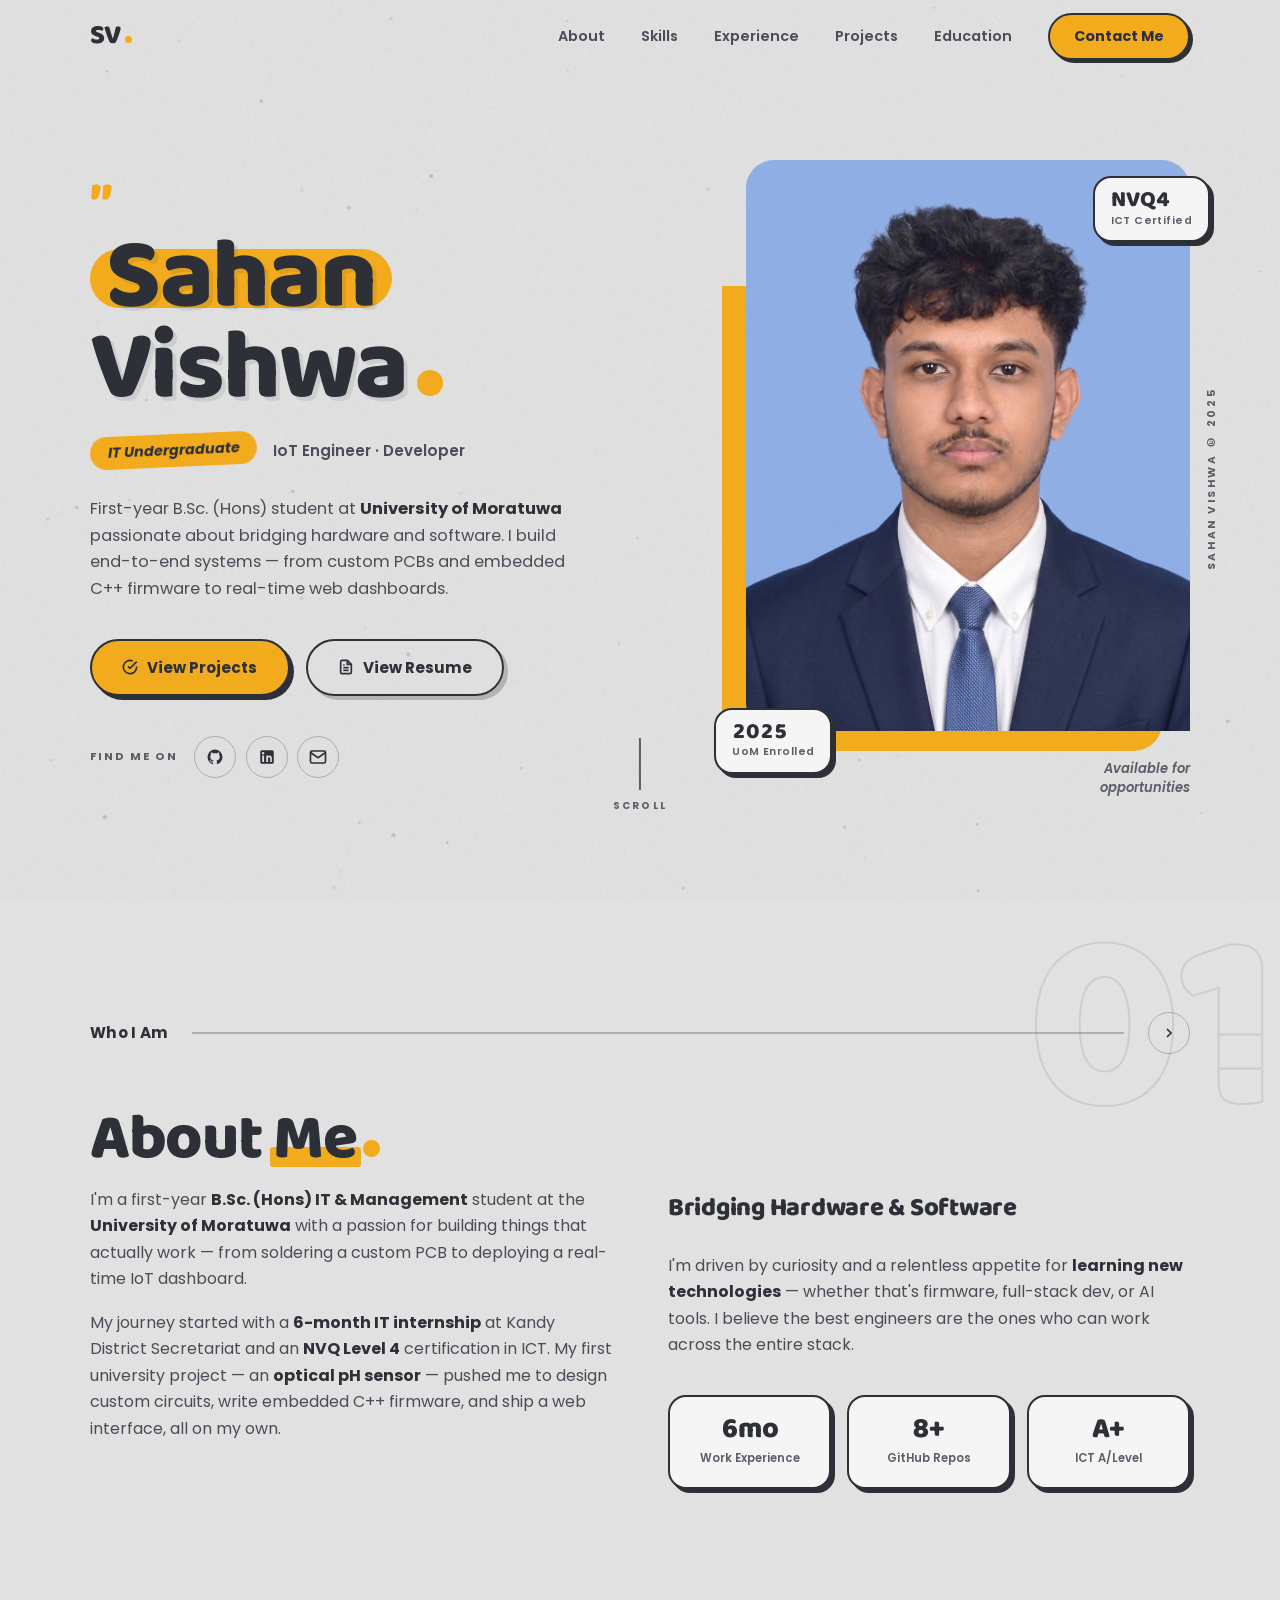
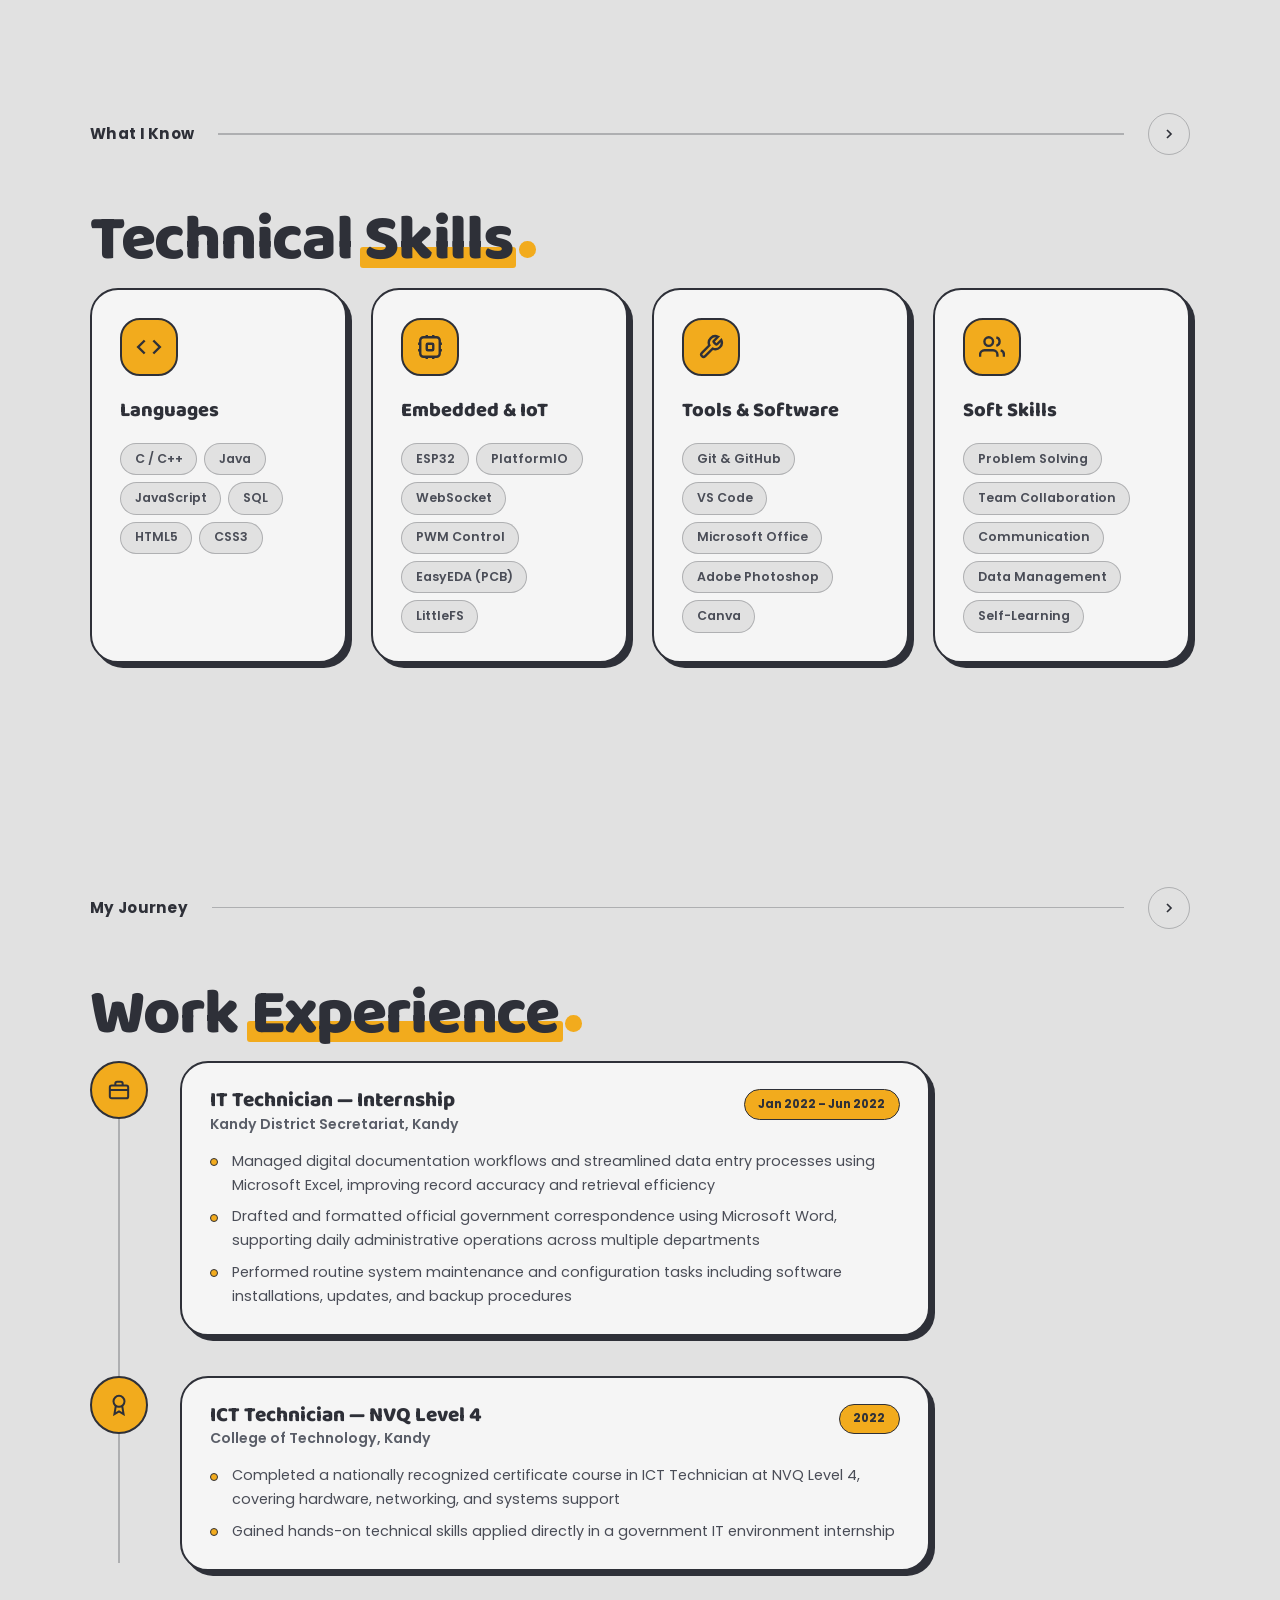
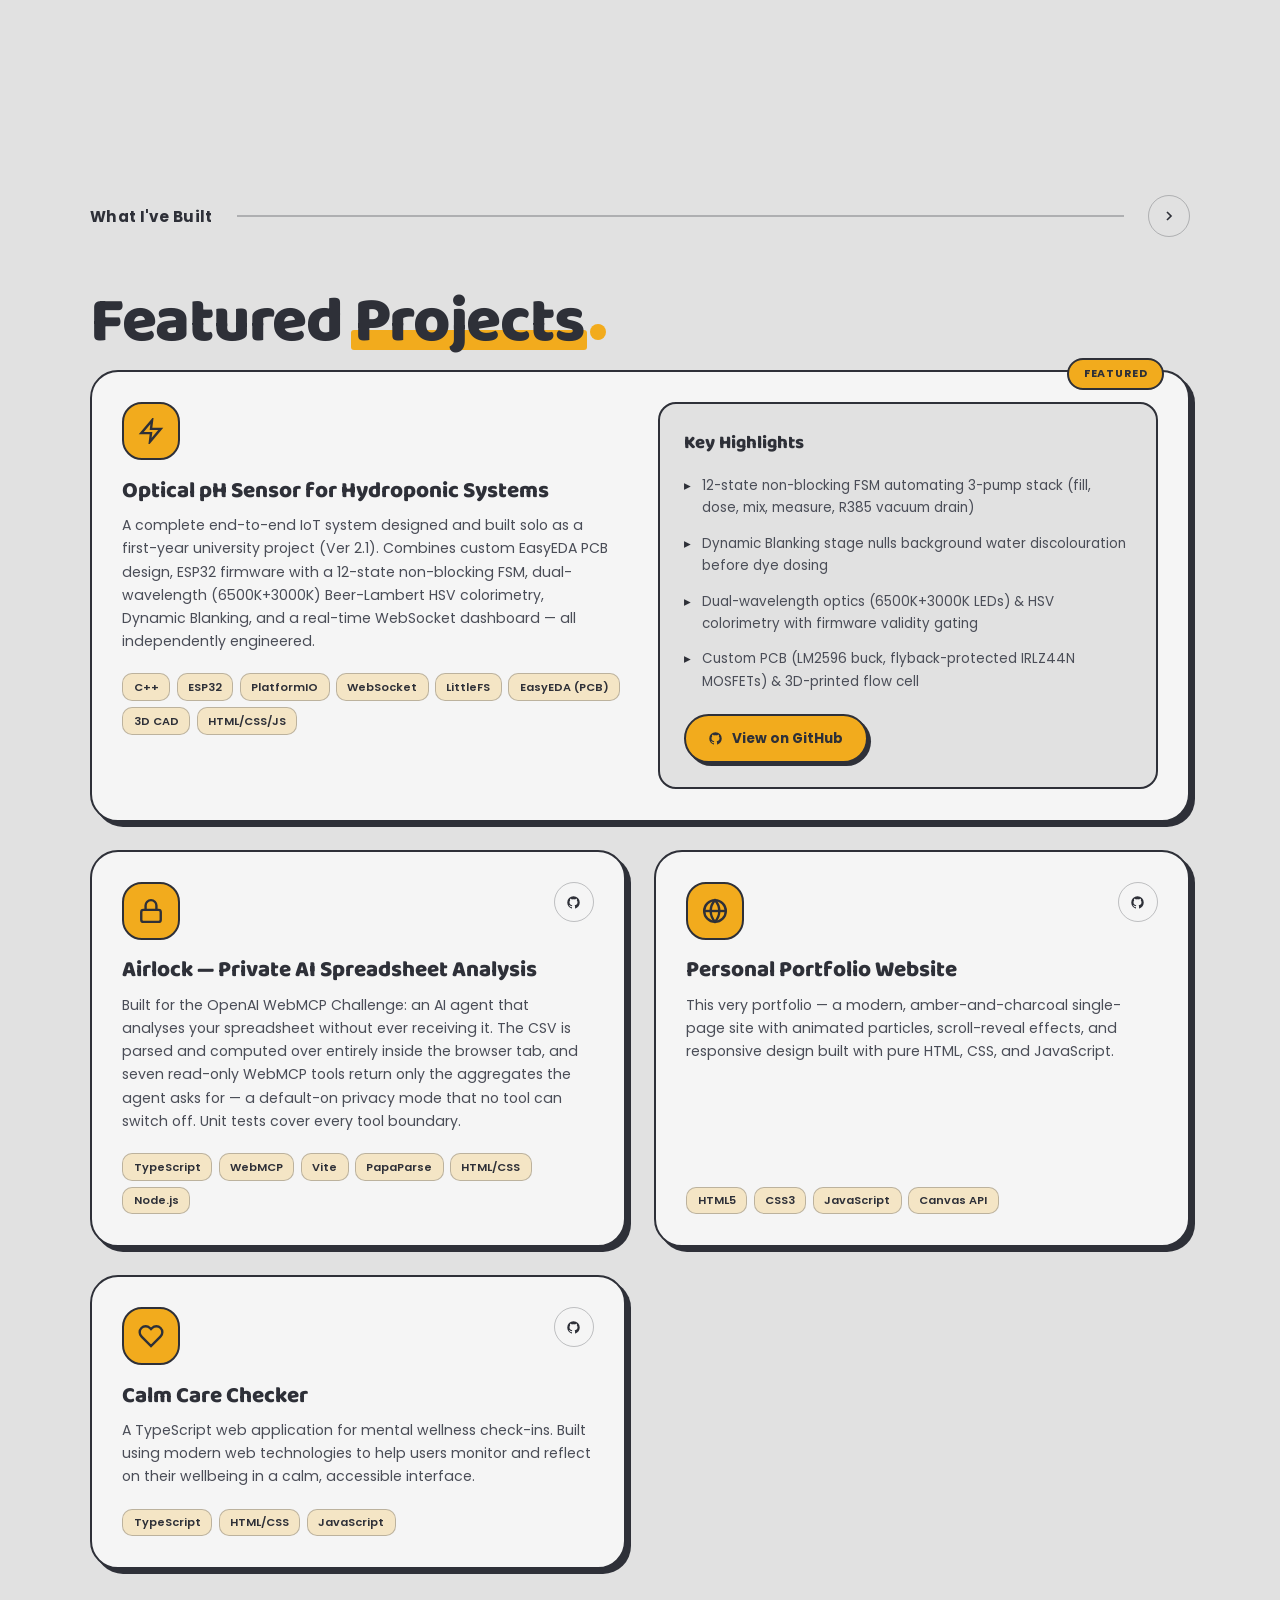
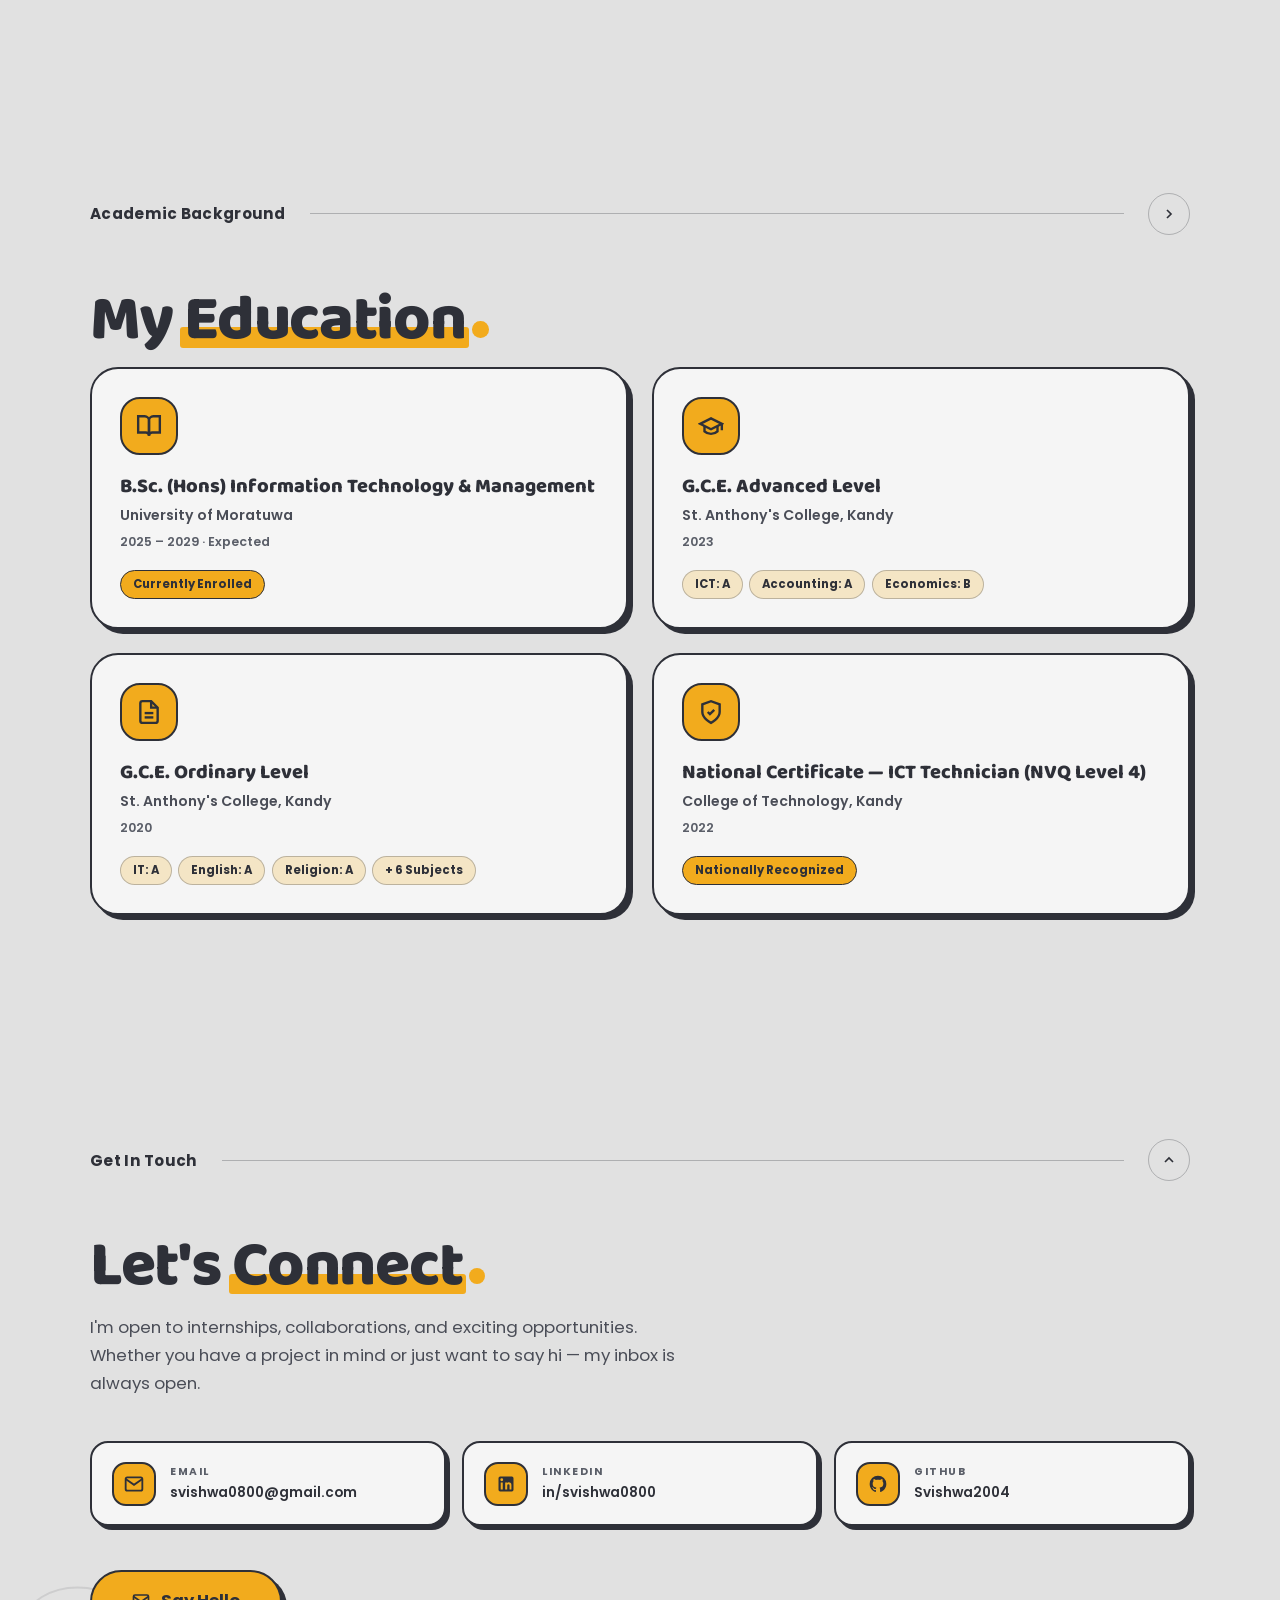
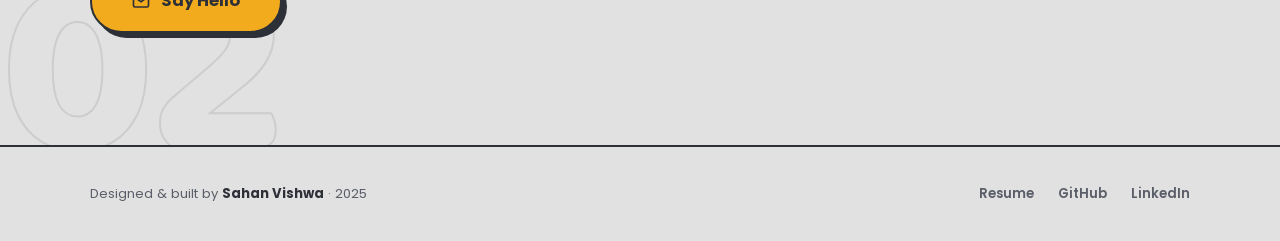
==== commit f123cd4f: "Add Airlock project card and restore reveal-delay cascade" ====
--- a/index.html
+++ b/index.html
@@ -371,6 +371,29 @@
             <div class="project-card reveal reveal-delay-1">
                 <div class="project-top">
                     <div class="icon-tile">
+                        <svg width="26" height="26" fill="none" stroke="currentColor" stroke-width="2.2" viewBox="0 0 24 24" aria-hidden="true"><rect x="3" y="11" width="18" height="11" rx="2"/><path d="M7 11V7a5 5 0 0 1 10 0v4"/></svg>
+                    </div>
+                    <div class="project-links">
+                        <a href="https://github.com/Svishwa2004/airlock" target="_blank" class="project-link" aria-label="Airlock on GitHub">
+                            <svg width="15" height="15" fill="currentColor" viewBox="0 0 24 24" aria-hidden="true"><path d="M12 2A10 10 0 002 12c0 4.42 2.87 8.17 6.84 9.5.5.08.66-.23.66-.5v-1.69c-2.77.6-3.36-1.34-3.36-1.34-.46-1.16-1.11-1.47-1.11-1.47-.91-.62.07-.6.07-.6 1 .07 1.53 1.03 1.53 1.03.87 1.52 2.34 1.07 2.91.83.09-.65.35-1.09.63-1.34-2.22-.25-4.55-1.11-4.55-4.92 0-1.11.38-2 1.03-2.71-.1-.25-.45-1.29.1-2.64 0 0 .84-.27 2.75 1.02.79-.22 1.65-.33 2.5-.33.85 0 1.71.11 2.5.33 1.91-1.29 2.75-1.02 2.75-1.02.55 1.35.2 2.39.1 2.64.65.71 1.03 1.6 1.03 2.71 0 3.82-2.34 4.66-4.57 4.91.36.31.69.92.69 1.85V21c0 .27.16.59.67.5C19.14 20.16 22 16.42 22 12A10 10 0 0012 2z"/></svg>
+                        </a>
+                    </div>
+                </div>
+                <div class="project-name">Airlock — Private AI Spreadsheet Analysis</div>
+                <p class="project-desc">Built for the OpenAI WebMCP Challenge: an AI agent that analyses your spreadsheet without ever receiving it. The CSV is parsed and computed over entirely inside the browser tab, and seven read-only WebMCP tools return only the aggregates the agent asks for — a default-on privacy mode that no tool can switch off. Unit tests cover every tool boundary.</p>
+                <div class="project-tech">
+                    <span class="tech-tag">TypeScript</span>
+                    <span class="tech-tag">WebMCP</span>
+                    <span class="tech-tag">Vite</span>
+                    <span class="tech-tag">PapaParse</span>
+                    <span class="tech-tag">HTML/CSS</span>
+                    <span class="tech-tag">Node.js</span>
+                </div>
+            </div>
+
+            <div class="project-card reveal reveal-delay-2">
+                <div class="project-top">
+                    <div class="icon-tile">
                         <svg width="26" height="26" fill="none" stroke="currentColor" stroke-width="2.2" viewBox="0 0 24 24" aria-hidden="true"><circle cx="12" cy="12" r="10"/><line x1="2" y1="12" x2="22" y2="12"/><path d="M12 2a15.3 15.3 0 014 10 15.3 15.3 0 01-4 10 15.3 15.3 0 01-4-10 15.3 15.3 0 014-10z"/></svg>
                     </div>
                     <div class="project-links">
@@ -389,7 +412,7 @@
                 </div>
             </div>
 
-            <div class="project-card reveal reveal-delay-2">
+            <div class="project-card reveal reveal-delay-3">
                 <div class="project-top">
                     <div class="icon-tile">
                         <svg width="26" height="26" fill="none" stroke="currentColor" stroke-width="2.2" viewBox="0 0 24 24" aria-hidden="true"><path d="M20.84 4.61a5.5 5.5 0 00-7.78 0L12 5.67l-1.06-1.06a5.5 5.5 0 00-7.78 7.78l1.06 1.06L12 21.23l7.78-7.78 1.06-1.06a5.5 5.5 0 000-7.78z"/></svg>
--- a/style.css
+++ b/style.css
@@ -269,7 +269,6 @@
 .blob-photo img {
     width: 100%;
     display: block;
-    filter: grayscale(1) contrast(1.08);
     border-radius: var(--r-lg) var(--r-lg) 0 var(--r-lg);
     outline: none;
 }
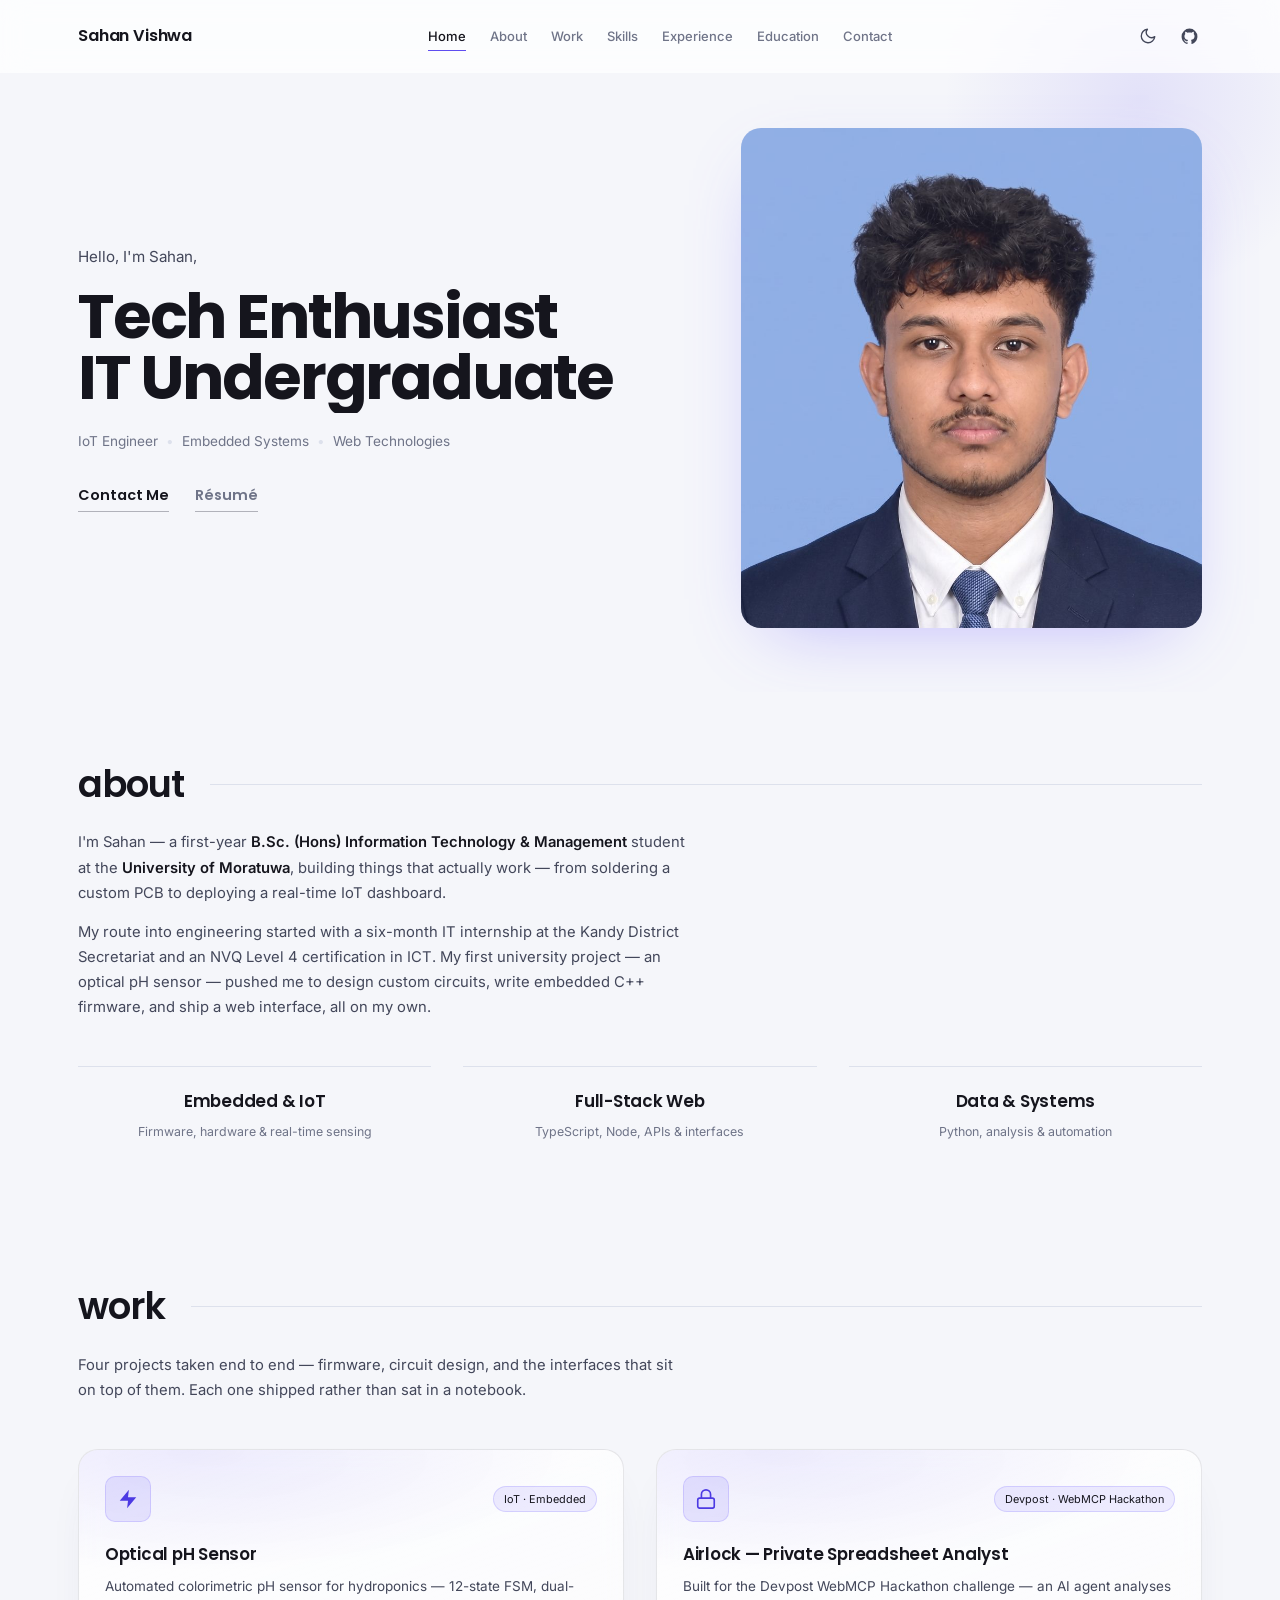
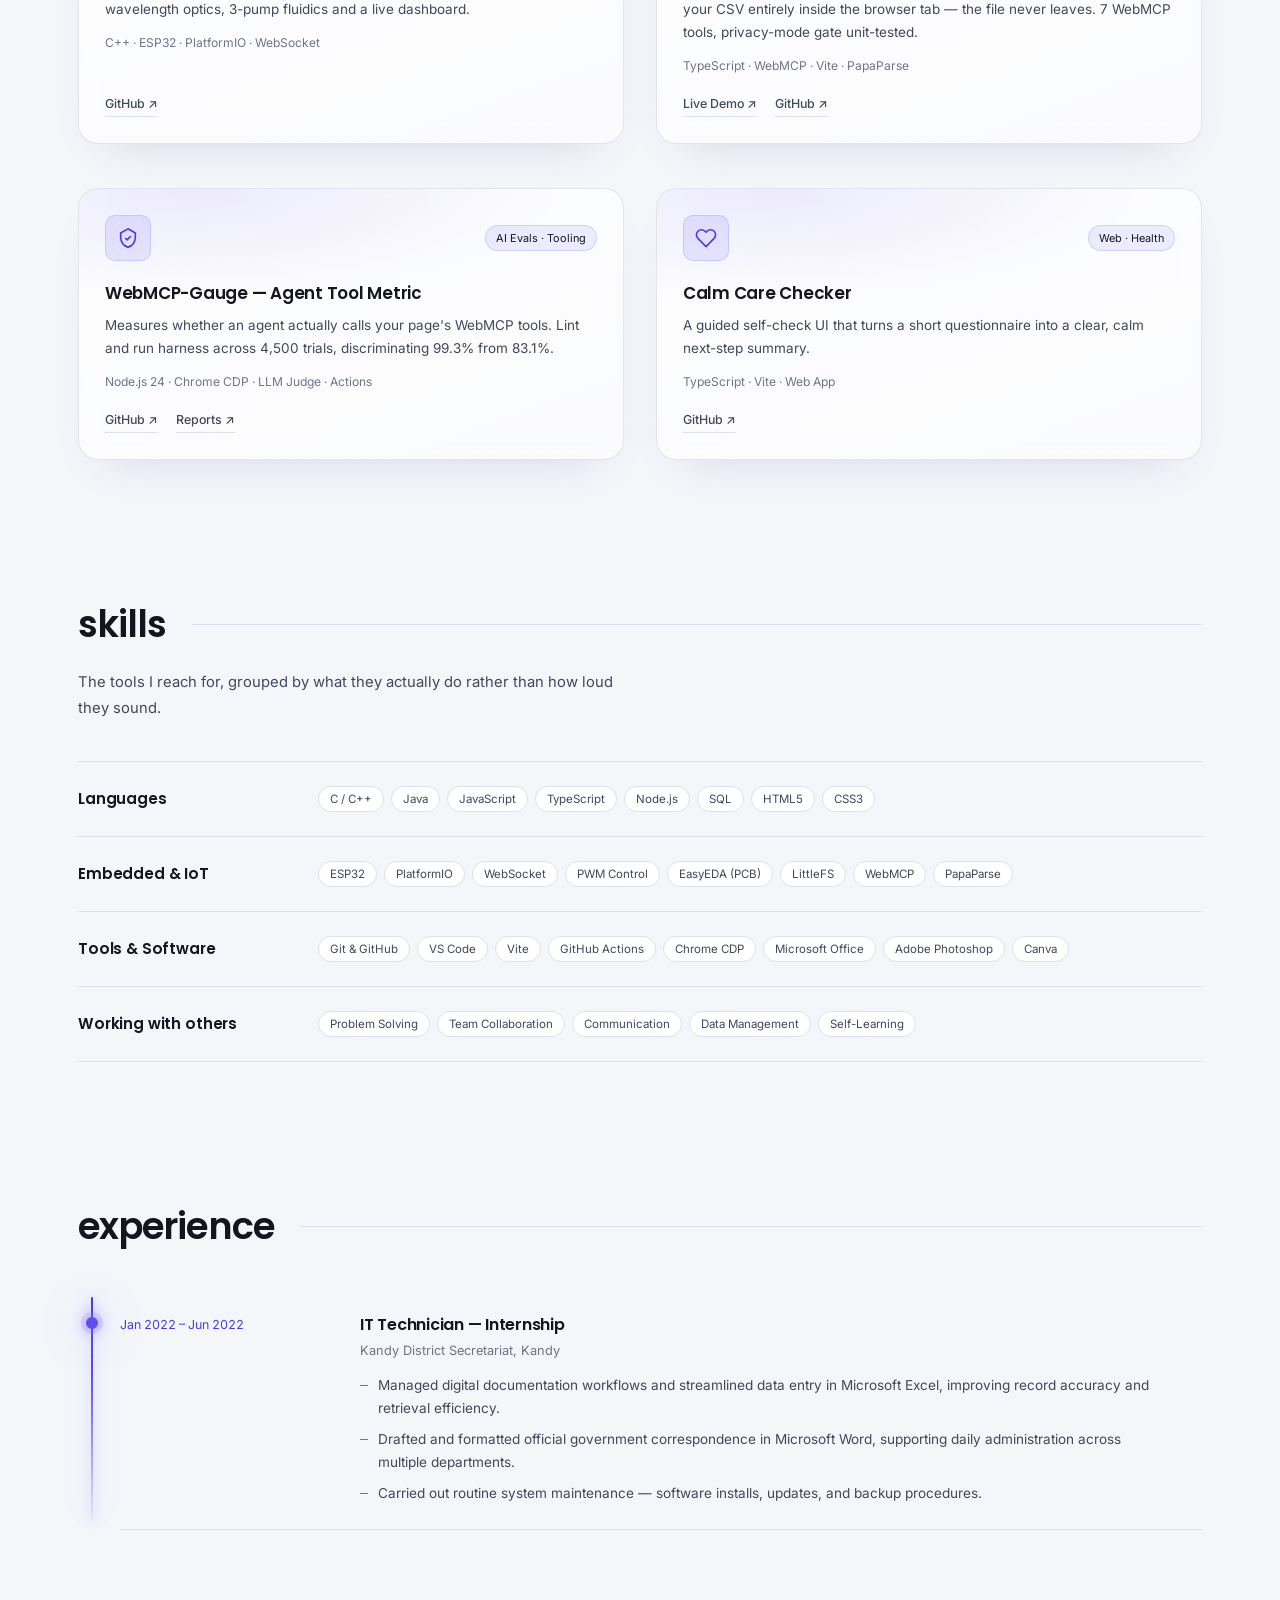
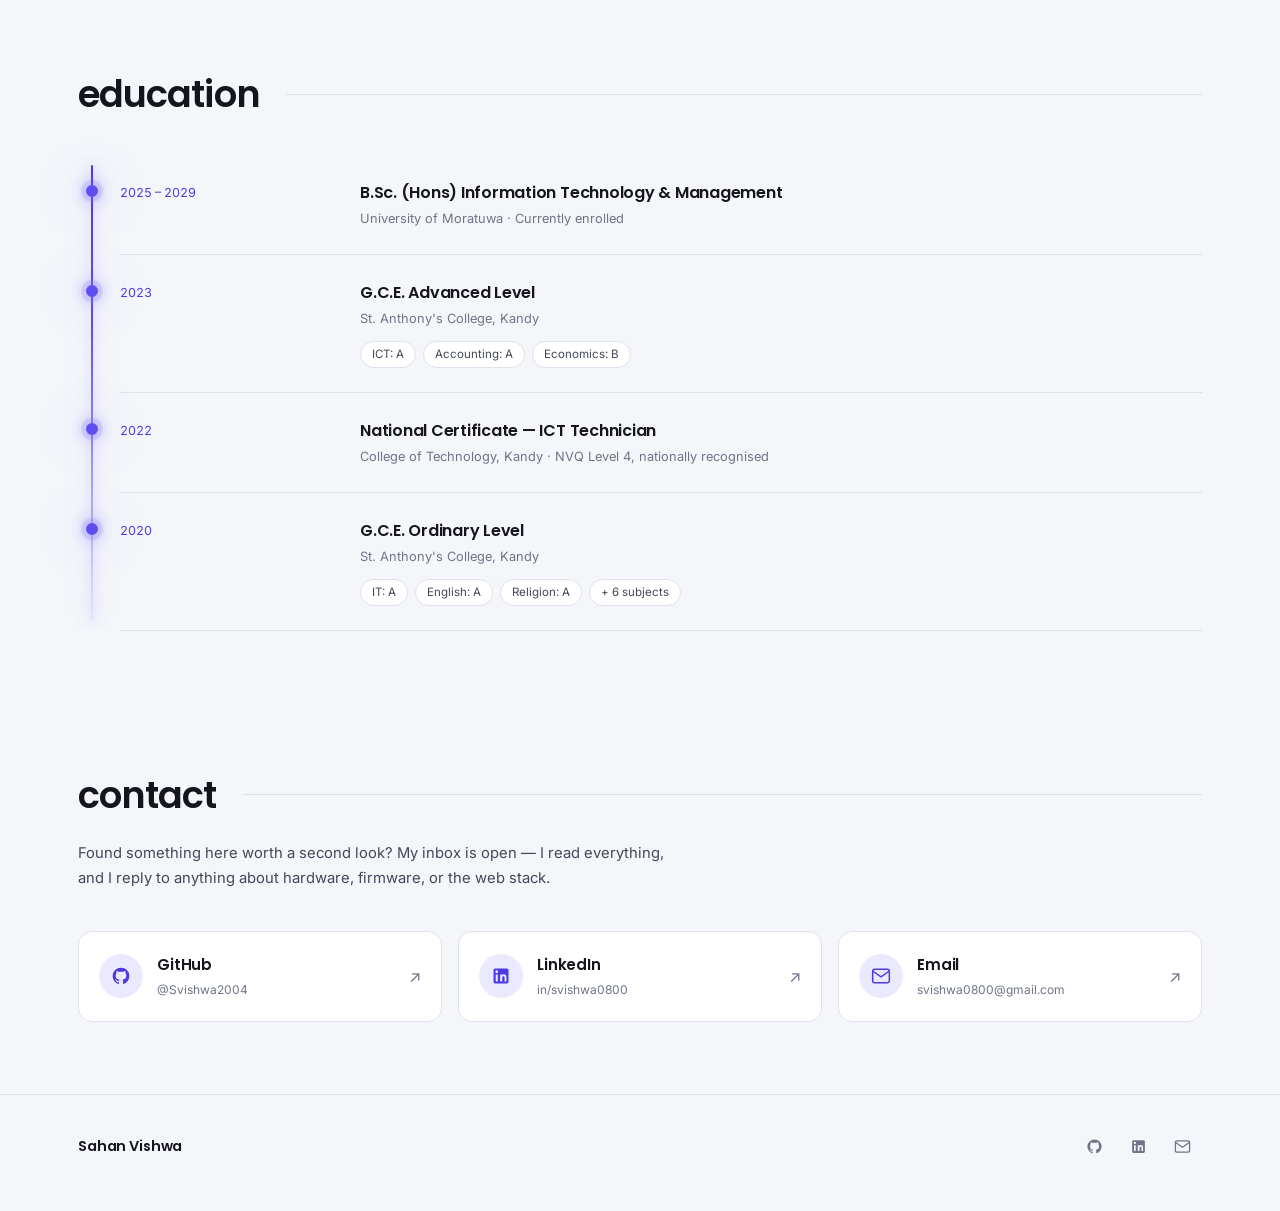
==== commit 96d44260: "Glass work cards, theme toggle, motion engine, light theme, social contact cards Replace work image " ====
--- a/index.html
+++ b/index.html
@@ -3,505 +3,364 @@
 <head>
     <meta charset="UTF-8">
     <meta name="viewport" content="width=device-width, initial-scale=1.0">
-    <title>Sahan Vishwa — IT Undergraduate &amp; Technician</title>
-    <meta name="description" content="Portfolio of Sahan Vishwa Perera — IT Undergraduate at University of Moratuwa, IoT Engineer, and Full-Stack Developer from Sri Lanka.">
+    <title>Sahan Vishwa &mdash; Tech Enthusiast &amp; IT Undergraduate</title>
+    <meta name="description" content="Portfolio of Sahan Vishwa Perera &mdash; IT Undergraduate at the University of Moratuwa, IoT Engineer, and tech enthusiast from Sri Lanka.">
     <link rel="preconnect" href="https://fonts.googleapis.com">
     <link rel="preconnect" href="https://fonts.gstatic.com" crossorigin>
-    <link href="https://fonts.googleapis.com/css2?family=Baloo+2:wght@700;800&family=Poppins:ital,wght@0,400;0,500;0,600;0,700;0,800;1,600;1,700&display=swap" rel="stylesheet">
+    <link href="https://fonts.googleapis.com/css2?family=Inter:wght@400;500;600&family=Poppins:wght@500;600;700&display=swap" rel="stylesheet">
     <link rel="stylesheet" href="style.css">
-    <script>document.documentElement.classList.add('js');</script>
+    <meta name="theme-color" content="#0a0a12" id="themeColor">
+    <script>
+        document.documentElement.classList.add('js');
+        try {
+            var savedTheme = localStorage.getItem('sv-theme');
+            if (!savedTheme) {
+                savedTheme = (window.matchMedia && window.matchMedia('(prefers-color-scheme: light)').matches) ? 'light' : 'dark';
+            }
+            document.documentElement.dataset.theme = savedTheme === 'light' ? 'light' : 'dark';
+        } catch (e) {
+            document.documentElement.dataset.theme = 'dark';
+        }
+    </script>
 </head>
 <body>
-
-<canvas id="hero-canvas"></canvas>
+<div class="scroll-progress" aria-hidden="true"><span id="scrollProgress"></span></div>
 
 <!-- =============================================
      NAVBAR
-============================================= -->
+     ============================================= -->
 <nav id="navbar">
     <div class="nav-inner">
-        <a href="#hero" class="nav-logo">SV<span class="dot-amber"></span></a>
+        <a href="#hero" class="nav-logo">Sahan Vishwa</a>
+
         <div class="nav-links">
+            <a href="#hero" class="active">Home</a>
             <a href="#about">About</a>
+            <a href="#projects">Work</a>
             <a href="#skills">Skills</a>
             <a href="#experience">Experience</a>
-            <a href="#projects">Projects</a>
             <a href="#education">Education</a>
-            <a href="#contact" class="nav-cta">Contact Me</a>
-        </div>
-        <button class="nav-toggle" id="navToggle" onclick="toggleNav()" aria-label="Toggle navigation menu" aria-expanded="false" aria-controls="navDrawer">
-            <span></span><span></span><span></span>
-        </button>
+            <a href="#contact">Contact</a>
+        </div>
+
+        <div class="nav-actions">
+            <button class="theme-toggle" id="themeToggle" aria-label="Switch to light theme" title="Switch to light theme" aria-pressed="false">
+                <svg class="icon-sun" viewBox="0 0 24 24" fill="none" stroke="currentColor" stroke-width="1.8" stroke-linecap="round" aria-hidden="true"><circle cx="12" cy="12" r="4"/><path d="M12 2v2M12 20v2M4.93 4.93l1.41 1.41M17.66 17.66l1.41 1.41M2 12h2M20 12h2M4.93 19.07l1.41-1.41M17.66 6.34l1.41-1.41"/></svg>
+                <svg class="icon-moon" viewBox="0 0 24 24" fill="none" stroke="currentColor" stroke-width="1.8" stroke-linecap="round" stroke-linejoin="round" aria-hidden="true"><path d="M21 12.79A9 9 0 1 1 11.21 3 7 7 0 0 0 21 12.79z"/></svg>
+            </button>
+
+            <a href="https://github.com/Svishwa2004" target="_blank" rel="noopener" class="nav-social" aria-label="GitHub">
+                <svg viewBox="0 0 24 24" fill="currentColor" aria-hidden="true"><path d="M12 2A10 10 0 002 12c0 4.42 2.87 8.17 6.84 9.5.5.08.66-.23.66-.5v-1.69c-2.77.6-3.36-1.34-3.36-1.34-.46-1.16-1.11-1.47-1.11-1.47-.91-.62.07-.6.07-.6 1 .07 1.53 1.03 1.53 1.03.87 1.52 2.34 1.07 2.91.83.09-.65.35-1.09.63-1.34-2.22-.25-4.55-1.11-4.55-4.92 0-1.11.38-2 1.03-2.71-.1-.25-.45-1.29.1-2.64 0 0 .84-.27 2.75 1.02.79-.22 1.65-.33 2.5-.33.85 0 1.71.11 2.5.33 1.91-1.29 2.75-1.02 2.75-1.02.55 1.35.2 2.39.1 2.64.65.71 1.03 1.6 1.03 2.71 0 3.82-2.34 4.66-4.57 4.91.36.31.69.92.69 1.85V21c0 .27.16.59.67.5C19.14 20.16 22 16.42 22 12A10 10 0 0012 2z"/></svg>
+            </a>
+
+            <button class="nav-toggle" id="navToggle" onclick="toggleNav()" aria-label="Toggle navigation menu" aria-expanded="false" aria-controls="navDrawer">
+                <span></span><span></span><span></span>
+            </button>
+        </div>
     </div>
 </nav>
 
 <div class="nav-drawer" id="navDrawer">
-    <a href="#about"      onclick="closeNav()">About</a>
-    <a href="#skills"     onclick="closeNav()">Skills</a>
+    <a href="#hero" onclick="closeNav()">Home</a>
+    <a href="#about" onclick="closeNav()">About</a>
+    <a href="#projects" onclick="closeNav()">Work</a>
+    <a href="#skills" onclick="closeNav()">Skills</a>
     <a href="#experience" onclick="closeNav()">Experience</a>
-    <a href="#projects"   onclick="closeNav()">Projects</a>
-    <a href="#education"  onclick="closeNav()">Education</a>
-    <a href="#contact"    onclick="closeNav()">Contact</a>
+    <a href="#education" onclick="closeNav()">Education</a>
+    <a href="#contact" onclick="closeNav()">Contact</a>
 </div>
 
 <!-- =============================================
      HERO
-============================================= -->
+     ============================================= -->
+<main>
 <section id="hero">
-    <div class="container">
-        <div class="side-stamp" aria-hidden="true">Sahan Vishwa &copy; 2025</div>
-
-        <div class="hero-grid">
-            <div class="hero-copy">
-                <span class="hero-quote" aria-hidden="true">&rdquo;</span>
-                <h1 class="display hero-name">
-                    <span class="line"><span class="hl"><span>Sahan</span></span></span>
-                    <span class="line">Vishwa<span class="dot-amber"></span></span>
-                </h1>
-                <div class="hero-sticker-row">
-                    <span class="sticker">IT Undergraduate</span>
-                    <span class="hero-role">IoT Engineer &middot; Developer</span>
-                </div>
-                <p class="hero-desc">
-                    First-year B.Sc. (Hons) student at <strong>University of Moratuwa</strong> passionate about bridging hardware and software. I build end-to-end systems — from custom PCBs and embedded C++ firmware to real-time web dashboards.
-                </p>
-                <div class="hero-actions">
-                    <a href="#projects" class="btn-primary">
-                        <svg width="16" height="16" fill="none" stroke="currentColor" stroke-width="2.5" viewBox="0 0 24 24" aria-hidden="true"><path d="M22 11.08V12a10 10 0 1 1-5.93-9.14"/><polyline points="22,4 12,14.01 9,11.01"/></svg>
-                        View Projects
-                    </a>
-                    <a href="resume.html" target="_blank" class="btn-secondary">
-                        <svg width="16" height="16" fill="none" stroke="currentColor" stroke-width="2.5" viewBox="0 0 24 24" aria-hidden="true"><path d="M14 2H6a2 2 0 0 0-2 2v16a2 2 0 0 0 2 2h12a2 2 0 0 0 2-2V8z"/><polyline points="14,2 14,8 20,8"/><line x1="16" y1="13" x2="8" y2="13"/><line x1="16" y1="17" x2="8" y2="17"/><polyline points="10,9 9,9 8,9"/></svg>
-                        View Resume
-                    </a>
-                </div>
-
-                <div class="hero-social">
-                    <span class="hero-social-label">Find me on</span>
-                    <a href="https://github.com/Svishwa2004" target="_blank" aria-label="GitHub profile">
-                        <svg width="18" height="18" fill="currentColor" viewBox="0 0 24 24" aria-hidden="true"><path d="M12 2A10 10 0 002 12c0 4.42 2.87 8.17 6.84 9.5.5.08.66-.23.66-.5v-1.69c-2.77.6-3.36-1.34-3.36-1.34-.46-1.16-1.11-1.47-1.11-1.47-.91-.62.07-.6.07-.6 1 .07 1.53 1.03 1.53 1.03.87 1.52 2.34 1.07 2.91.83.09-.65.35-1.09.63-1.34-2.22-.25-4.55-1.11-4.55-4.92 0-1.11.38-2 1.03-2.71-.1-.25-.45-1.29.1-2.64 0 0 .84-.27 2.75 1.02.79-.22 1.65-.33 2.5-.33.85 0 1.71.11 2.5.33 1.91-1.29 2.75-1.02 2.75-1.02.55 1.35.2 2.39.1 2.64.65.71 1.03 1.6 1.03 2.71 0 3.82-2.34 4.66-4.57 4.91.36.31.69.92.69 1.85V21c0 .27.16.59.67.5C19.14 20.16 22 16.42 22 12A10 10 0 0012 2z"/></svg>
-                    </a>
-                    <a href="https://linkedin.com/in/svishwa0800" target="_blank" aria-label="LinkedIn profile">
-                        <svg width="18" height="18" fill="currentColor" viewBox="0 0 24 24" aria-hidden="true"><path d="M19 3a2 2 0 012 2v14a2 2 0 01-2 2H5a2 2 0 01-2-2V5a2 2 0 012-2h14m-.5 15.5v-5.3a3.26 3.26 0 00-3.26-3.26 2.4 2.4 0 00-1.77.72v-.57H11v8.41h2.47v-4.67a1.4 1.4 0 011.4-1.4 1.4 1.4 0 011.4 1.4v4.67h2.73M6.88 8.56a1.68 1.68 0 001.68-1.68A1.69 1.69 0 006.88 5.2a1.69 1.69 0 00-1.68 1.68 1.69 1.69 0 001.68 1.68M8.11 18.5V10.09H5.65v8.41h2.46z"/></svg>
-                    </a>
-                    <a href="mailto:svishwa0800@gmail.com" aria-label="Send an email">
-                        <svg width="18" height="18" fill="none" stroke="currentColor" stroke-width="2.2" viewBox="0 0 24 24" aria-hidden="true"><path d="M4 4h16c1.1 0 2 .9 2 2v12c0 1.1-.9 2-2 2H4c-1.1 0-2-.9-2-2V6c0-1.1.9-2 2-2z"/><polyline points="22,6 12,13 2,6"/></svg>
-                    </a>
-                </div>
-            </div>
-
-            <div class="hero-photo">
-                <div class="blob-photo">
-                    <img src="image.png" alt="Sahan Vishwa">
-                </div>
-                <div class="hero-badge hero-badge-1">
-                    <div class="hero-badge-num">2025</div>
-                    <div class="hero-badge-label">UoM Enrolled</div>
-                </div>
-                <div class="hero-badge hero-badge-2">
-                    <div class="hero-badge-num">NVQ4</div>
-                    <div class="hero-badge-label">ICT Certified</div>
-                </div>
-                <p class="hero-caption">Available for<br>opportunities</p>
-            </div>
-        </div>
-
-        <div class="hero-scroll" aria-hidden="true">
-            <div class="scroll-line"></div>
-            <span>scroll</span>
+    <div class="container hero-grid">
+        <div class="hero-copy">
+            <p class="eyebrow reveal">Hello, I'm Sahan,</p>
+
+            <h1 class="hero-title reveal reveal-delay-1" data-hero-title><span class="line"><span>Tech Enthusiast</span></span><span class="line"><span>IT Undergraduate</span></span></h1>
+
+            <p class="hero-role reveal reveal-delay-2">
+                IoT Engineer <i>&bull;</i> Embedded Systems <i>&bull;</i> Web Technologies
+            </p>
+
+            <div class="hero-links reveal reveal-delay-3">
+                <a href="#contact" class="link-underline">Contact Me</a>
+                <a href="resume.html" target="_blank" rel="noopener" class="link-underline is-mute">R&eacute;sum&eacute;</a>
+            </div>
+        </div>
+
+        <div class="hero-portrait reveal reveal-delay-1" data-reveal="scale">
+            <img src="hero.jpg" alt="Sahan Vishwa" width="880" height="1132" fetchpriority="high" decoding="async" onerror="this.style.display='none'">
         </div>
     </div>
 </section>
 
 <!-- =============================================
      ABOUT
-============================================= -->
+     ============================================= -->
 <section id="about">
     <div class="container">
-        <div class="ghost-num about-ghost" aria-hidden="true">01</div>
-
-        <div class="section-head reveal">
-            <span class="section-label">Who I Am</span>
-            <span class="section-rule"></span>
-            <a href="#skills" class="circle-btn" aria-label="Continue to skills">
-                <svg width="16" height="16" fill="none" stroke="currentColor" stroke-width="2.5" viewBox="0 0 24 24" aria-hidden="true"><polyline points="9 18 15 12 9 6"/></svg>
-            </a>
-        </div>
-
-        <h2 class="section-title reveal">About <span class="marker"><span>Me</span></span><span class="dot-amber"></span></h2>
-
-        <div class="about-grid">
-            <div class="reveal">
-                <p class="about-text">
-                    I'm a first-year <strong>B.Sc. (Hons) IT &amp; Management</strong> student at the <strong>University of Moratuwa</strong> with a passion for building things that actually work — from soldering a custom PCB to deploying a real-time IoT dashboard.
-                </p>
-                <p class="about-text">
-                    My journey started with a <strong>6-month IT internship</strong> at Kandy District Secretariat and an <strong>NVQ Level 4</strong> certification in ICT. My first university project — an <strong>optical pH sensor</strong> — pushed me to design custom circuits, write embedded C++ firmware, and ship a web interface, all on my own.
-                </p>
-            </div>
-
-            <div class="reveal reveal-delay-2">
-                <h3 class="sub-head">Bridging Hardware &amp; Software</h3>
-                <p class="about-text">
-                    I'm driven by curiosity and a relentless appetite for <strong>learning new technologies</strong> — whether that's firmware, full-stack dev, or AI tools. I believe the best engineers are the ones who can work across the entire stack.
-                </p>
-                <div class="about-stats">
-                    <div class="stat-card">
-                        <div class="stat-num">6mo</div>
-                        <div class="stat-label">Work Experience</div>
-                    </div>
-                    <div class="stat-card">
-                        <div class="stat-num">8+</div>
-                        <div class="stat-label">GitHub Repos</div>
-                    </div>
-                    <div class="stat-card">
-                        <div class="stat-num">A+</div>
-                        <div class="stat-label">ICT A/Level</div>
-                    </div>
-                </div>
-            </div>
+        <h2 class="section-title reveal" data-reveal="left">about</h2>
+
+        <p class="lead reveal">
+            I'm Sahan &mdash; a first-year <strong>B.Sc. (Hons) Information Technology &amp; Management</strong>
+            student at the <strong>University of Moratuwa</strong>, building things that actually work &mdash;
+            from soldering a custom PCB to deploying a real-time IoT dashboard.
+        </p>
+        <p class="lead reveal">
+            My route into engineering started with a six-month IT internship at the Kandy District
+            Secretariat and an NVQ Level 4 certification in ICT. My first university project &mdash; an
+            optical pH sensor &mdash; pushed me to design custom circuits, write embedded C++ firmware,
+            and ship a web interface, all on my own.
+        </p>
+
+        <div class="focus-grid">
+            <div class="focus reveal">
+                <h3>Embedded &amp; IoT</h3>
+                <p>Firmware, hardware &amp; real-time sensing</p>
+            </div>
+            <div class="focus reveal reveal-delay-1">
+                <h3>Full-Stack Web</h3>
+                <p>TypeScript, Node, APIs &amp; interfaces</p>
+            </div>
+            <div class="focus reveal reveal-delay-2">
+                <h3>Data &amp; Systems</h3>
+                <p>Python, analysis &amp; automation</p>
+            </div>
+        </div>
+    </div>
+</section>
+
+<!-- =============================================
+     WORK
+     ============================================= -->
+<section id="projects">
+    <div class="container">
+        <h2 class="section-title reveal" data-reveal="left">work</h2>
+
+        <p class="lead reveal">
+            Four projects taken end to end &mdash; firmware, circuit design, and the interfaces that sit
+            on top of them. Each one shipped rather than sat in a notebook.
+        </p>
+
+        <div class="work-grid">
+            <article class="work-card reveal">
+                <div class="work-top">
+                    <span class="work-icon" aria-hidden="true">
+                        <svg viewBox="0 0 24 24" fill="currentColor" aria-hidden="true"><path d="M13 2L3 14h9l-1 8 10-12h-9l1-8z"/></svg>
+                    </span>
+                    <span class="work-tag">IoT &middot; Embedded</span>
+                </div>
+                <div class="work-body">
+                    <h3 class="work-title">Optical pH Sensor</h3>
+                    <p class="work-desc">Automated colorimetric pH sensor for hydroponics &mdash; 12-state FSM, dual-wavelength optics, 3-pump fluidics and a live dashboard.</p>
+                    <p class="work-meta">C++ &middot; ESP32 &middot; PlatformIO &middot; WebSocket</p>
+                    <div class="work-links">
+                        <a href="https://github.com/Svishwa2004/Optical_Ph-sensor" target="_blank" rel="noopener">GitHub &#8599;</a>
+                    </div>
+                </div>
+            </article>
+
+            <article class="work-card reveal reveal-delay-1">
+                <div class="work-top">
+                    <span class="work-icon" aria-hidden="true">
+                        <svg viewBox="0 0 24 24" fill="none" stroke="currentColor" stroke-width="1.8" aria-hidden="true"><rect x="3" y="11" width="18" height="11" rx="2"/><path d="M7 11V7a5 5 0 0 1 10 0v4"/></svg>
+                    </span>
+                    <span class="work-tag">Devpost &middot; WebMCP Hackathon</span>
+                </div>
+                <div class="work-body">
+                    <h3 class="work-title">Airlock &mdash; Private Spreadsheet Analyst</h3>
+                    <p class="work-desc">Built for the Devpost WebMCP Hackathon challenge &mdash; an AI agent analyses your CSV entirely inside the browser tab &mdash; the file never leaves. 7 WebMCP tools, privacy-mode gate unit-tested.</p>
+                    <p class="work-meta">TypeScript &middot; WebMCP &middot; Vite &middot; PapaParse</p>
+                    <div class="work-links">
+                        <a href="https://airlock-app.netlify.app/" target="_blank" rel="noopener">Live Demo &#8599;</a>
+                        <a href="https://github.com/Svishwa2004/airlock" target="_blank" rel="noopener">GitHub &#8599;</a>
+                    </div>
+                </div>
+            </article>
+
+
+            <article class="work-card reveal">
+                <div class="work-top">
+                    <span class="work-icon" aria-hidden="true">
+                        <svg viewBox="0 0 24 24" fill="none" stroke="currentColor" stroke-width="1.8" aria-hidden="true"><path d="M12 2l8 4.5v5c0 5-3.4 9.3-8 10.5-4.6-1.2-8-5.5-8-10.5v-5L12 2z"/><path d="M9 12l2 2 4-4"/></svg>
+                    </span>
+                    <span class="work-tag">AI Evals &middot; Tooling</span>
+                </div>
+                <div class="work-body">
+                    <h3 class="work-title">WebMCP-Gauge &mdash; Agent Tool Metric</h3>
+                    <p class="work-desc">Measures whether an agent actually calls your page's WebMCP tools. Lint and run harness across 4,500 trials, discriminating 99.3% from 83.1%.</p>
+                    <p class="work-meta">Node.js 24 &middot; Chrome CDP &middot; LLM Judge &middot; Actions</p>
+                    <div class="work-links">
+                        <a href="https://github.com/Svishwa2004/webmcp-gauge" target="_blank" rel="noopener">GitHub &#8599;</a>
+                        <a href="https://github.com/Svishwa2004/webmcp-gauge/tree/main/reports" target="_blank" rel="noopener">Reports &#8599;</a>
+                    </div>
+                </div>
+            </article>
+
+            <article class="work-card reveal reveal-delay-1">
+                <div class="work-top">
+                    <span class="work-icon" aria-hidden="true">
+                        <svg viewBox="0 0 24 24" fill="none" stroke="currentColor" stroke-width="1.8" aria-hidden="true"><path d="M20.84 4.61a5.5 5.5 0 00-7.78 0L12 5.67l-1.06-1.06a5.5 5.5 0 00-7.78 7.78l1.06 1.06L12 21.23l7.78-7.78 1.06-1.06a5.5 5.5 0 000-7.78z"/></svg>
+                    </span>
+                    <span class="work-tag">Web &middot; Health</span>
+                </div>
+                <div class="work-body">
+                    <h3 class="work-title">Calm Care Checker</h3>
+                    <p class="work-desc">A guided self-check UI that turns a short questionnaire into a clear, calm next-step summary.</p>
+                    <p class="work-meta">TypeScript &middot; Vite &middot; Web App</p>
+                    <div class="work-links">
+                        <a href="https://github.com/Svishwa2004/calm-care-checker" target="_blank" rel="noopener">GitHub &#8599;</a>
+                    </div>
+                </div>
+            </article>
         </div>
     </div>
 </section>
 
 <!-- =============================================
      SKILLS
-============================================= -->
+     ============================================= -->
 <section id="skills">
     <div class="container">
-        <div class="section-head reveal">
-            <span class="section-label">What I Know</span>
-            <span class="section-rule"></span>
-            <a href="#experience" class="circle-btn" aria-label="Continue to experience">
-                <svg width="16" height="16" fill="none" stroke="currentColor" stroke-width="2.5" viewBox="0 0 24 24" aria-hidden="true"><polyline points="9 18 15 12 9 6"/></svg>
-            </a>
-        </div>
-
-        <h2 class="section-title reveal">Technical <span class="marker"><span>Skills</span></span><span class="dot-amber"></span></h2>
-
-        <div class="skills-grid">
-            <div class="skill-category reveal">
-                <div class="icon-tile">
-                    <svg width="26" height="26" fill="none" stroke="currentColor" stroke-width="2.2" viewBox="0 0 24 24" aria-hidden="true"><polyline points="16 18 22 12 16 6"/><polyline points="8 6 2 12 8 18"/></svg>
-                </div>
-                <div class="skill-cat-name">Languages</div>
-                <div class="skill-tags">
-                    <span class="skill-tag">C / C++</span>
-                    <span class="skill-tag">Java</span>
-                    <span class="skill-tag">JavaScript</span>
-                    <span class="skill-tag">SQL</span>
-                    <span class="skill-tag">HTML5</span>
-                    <span class="skill-tag">CSS3</span>
-                </div>
-            </div>
-
-            <div class="skill-category reveal reveal-delay-1">
-                <div class="icon-tile">
-                    <svg width="26" height="26" fill="none" stroke="currentColor" stroke-width="2.2" viewBox="0 0 24 24" aria-hidden="true"><rect x="9" y="9" width="6" height="6" rx="1"/><path d="M9 1v2M15 1v2M9 21v2M15 21v2M1 9h2M1 15h2M21 9h2M21 15h2"/><rect x="3" y="3" width="18" height="18" rx="3"/></svg>
-                </div>
-                <div class="skill-cat-name">Embedded &amp; IoT</div>
-                <div class="skill-tags">
-                    <span class="skill-tag">ESP32</span>
-                    <span class="skill-tag">PlatformIO</span>
-                    <span class="skill-tag">WebSocket</span>
-                    <span class="skill-tag">PWM Control</span>
-                    <span class="skill-tag">EasyEDA (PCB)</span>
-                    <span class="skill-tag">LittleFS</span>
-                </div>
-            </div>
-
-            <div class="skill-category reveal reveal-delay-2">
-                <div class="icon-tile">
-                    <svg width="26" height="26" fill="none" stroke="currentColor" stroke-width="2.2" viewBox="0 0 24 24" aria-hidden="true"><path d="M14.7 6.3a1 1 0 000 1.4l1.6 1.6a1 1 0 001.4 0l3.77-3.77a6 6 0 01-7.94 7.94l-6.91 6.91a2.12 2.12 0 01-3-3l6.91-6.91a6 6 0 017.94-7.94l-3.76 3.76z"/></svg>
-                </div>
-                <div class="skill-cat-name">Tools &amp; Software</div>
-                <div class="skill-tags">
-                    <span class="skill-tag">Git &amp; GitHub</span>
-                    <span class="skill-tag">VS Code</span>
-                    <span class="skill-tag">Microsoft Office</span>
-                    <span class="skill-tag">Adobe Photoshop</span>
-                    <span class="skill-tag">Canva</span>
-                </div>
-            </div>
-
-            <div class="skill-category reveal reveal-delay-3">
-                <div class="icon-tile">
-                    <svg width="26" height="26" fill="none" stroke="currentColor" stroke-width="2.2" viewBox="0 0 24 24" aria-hidden="true"><path d="M17 21v-2a4 4 0 00-4-4H5a4 4 0 00-4 4v2"/><circle cx="9" cy="7" r="4"/><path d="M23 21v-2a4 4 0 00-3-3.87M16 3.13a4 4 0 010 7.75"/></svg>
-                </div>
-                <div class="skill-cat-name">Soft Skills</div>
-                <div class="skill-tags">
-                    <span class="skill-tag">Problem Solving</span>
-                    <span class="skill-tag">Team Collaboration</span>
-                    <span class="skill-tag">Communication</span>
-                    <span class="skill-tag">Data Management</span>
-                    <span class="skill-tag">Self-Learning</span>
-                </div>
-            </div>
-        </div>
-    </div>
-</section>
+        <h2 class="section-title reveal" data-reveal="left">skills</h2>
+
+        <p class="lead reveal">
+            The tools I reach for, grouped by what they actually do rather than how loud they sound.
+        </p>
+
+        <div class="row-list row-list--spaced">
+            <div class="row-item reveal">
+                <div class="row-label">Languages</div>
+                <div class="tag-list">
+                    <span class="tag">C / C++</span>
+                    <span class="tag">Java</span>
+                    <span class="tag">JavaScript</span>
+                    <span class="tag">TypeScript</span>
+                    <span class="tag">Node.js</span>
+                    <span class="tag">SQL</span>
+                    <span class="tag">HTML5</span>
+                    <span class="tag">CSS3</span>
+                </div>
+            </div>
+
+            <div class="row-item reveal">
+                <div class="row-label">Embedded &amp; IoT</div>
+                <div class="tag-list">
+                    <span class="tag">ESP32</span>
+                    <span class="tag">PlatformIO</span>
+                    <span class="tag">WebSocket</span>
+                    <span class="tag">PWM Control</span>
+                    <span class="tag">EasyEDA (PCB)</span>
+                    <span class="tag">LittleFS</span>
+                    <span class="tag">WebMCP</span>
+                    <span class="tag">PapaParse</span>
+                </div>
+            </div>
+
+            <div class="row-item reveal">
+                <div class="row-label">Tools &amp; Software</div>
+                <div class="tag-list">
+                    <span class="tag">Git &amp; GitHub</span>
+                    <span class="tag">VS Code</span>
+                    <span class="tag">Vite</span>
+                    <span class="tag">GitHub Actions</span>
+                    <span class="tag">Chrome CDP</span>
+                    <span class="tag">Microsoft Office</span>
+                    <span class="tag">Adobe Photoshop</span>
+                    <span class="tag">Canva</span>
+                </div>
+            </div>
+
+            <div class="row-item reveal">
+                <div class="row-label">Working with others</div>
+                <div class="tag-list">
+                    <span class="tag">Problem Solving</span>
+                    <span class="tag">Team Collaboration</span>
+                    <span class="tag">Communication</span>
+                    <span class="tag">Data Management</span>
+                    <span class="tag">Self-Learning</span>
+                </div>
+            </div>
+        </div>
+    </div>
+</section>
+
 
 <!-- =============================================
      EXPERIENCE
-============================================= -->
+     ============================================= -->
 <section id="experience">
     <div class="container">
-        <div class="section-head reveal">
-            <span class="section-label">My Journey</span>
-            <span class="section-rule"></span>
-            <a href="#projects" class="circle-btn" aria-label="Continue to projects">
-                <svg width="16" height="16" fill="none" stroke="currentColor" stroke-width="2.5" viewBox="0 0 24 24" aria-hidden="true"><polyline points="9 18 15 12 9 6"/></svg>
-            </a>
-        </div>
-
-        <h2 class="section-title reveal">Work <span class="marker"><span>Experience</span></span><span class="dot-amber"></span></h2>
-
-        <div class="timeline">
-            <div class="timeline-item reveal">
-                <div class="timeline-dot">
-                    <svg width="22" height="22" fill="none" stroke="currentColor" stroke-width="2.2" viewBox="0 0 24 24" aria-hidden="true"><rect x="2" y="7" width="20" height="14" rx="2"/><path d="M16 7V5a2 2 0 00-2-2h-4a2 2 0 00-2 2v2"/><path d="M2 12h20"/></svg>
-                </div>
-                <div class="timeline-body">
-                    <div class="timeline-meta">
-                        <div>
-                            <div class="timeline-role">IT Technician — Internship</div>
-                            <div class="timeline-org">Kandy District Secretariat, Kandy</div>
-                        </div>
-                        <div class="timeline-date">Jan 2022 – Jun 2022</div>
-                    </div>
-                    <ul class="timeline-bullets">
-                        <li>Managed digital documentation workflows and streamlined data entry processes using Microsoft Excel, improving record accuracy and retrieval efficiency</li>
-                        <li>Drafted and formatted official government correspondence using Microsoft Word, supporting daily administrative operations across multiple departments</li>
-                        <li>Performed routine system maintenance and configuration tasks including software installations, updates, and backup procedures</li>
+        <h2 class="section-title reveal" data-reveal="left">experience</h2>
+
+        <div class="row-list row-list--spaced timeline">
+            <div class="row-item reveal">
+                <div class="row-date">Jan 2022 &ndash; Jun 2022</div>
+                <div>
+                    <h3 class="row-title">IT Technician &mdash; Internship</h3>
+                    <p class="row-sub">Kandy District Secretariat, Kandy</p>
+                    <ul class="bullets">
+                        <li>Managed digital documentation workflows and streamlined data entry in Microsoft Excel, improving record accuracy and retrieval efficiency.</li>
+                        <li>Drafted and formatted official government correspondence in Microsoft Word, supporting daily administration across multiple departments.</li>
+                        <li>Carried out routine system maintenance &mdash; software installs, updates, and backup procedures.</li>
                     </ul>
                 </div>
             </div>
-
-            <div class="timeline-item reveal reveal-delay-1">
-                <div class="timeline-dot">
-                    <svg width="22" height="22" fill="none" stroke="currentColor" stroke-width="2.2" viewBox="0 0 24 24" aria-hidden="true"><circle cx="12" cy="8" r="6"/><path d="M15.477 12.89L17 22l-5-3-5 3 1.523-9.11"/></svg>
-                </div>
-                <div class="timeline-body">
-                    <div class="timeline-meta">
-                        <div>
-                            <div class="timeline-role">ICT Technician — NVQ Level 4</div>
-                            <div class="timeline-org">College of Technology, Kandy</div>
-                        </div>
-                        <div class="timeline-date">2022</div>
-                    </div>
-                    <ul class="timeline-bullets">
-                        <li>Completed a nationally recognized certificate course in ICT Technician at NVQ Level 4, covering hardware, networking, and systems support</li>
-                        <li>Gained hands-on technical skills applied directly in a government IT environment internship</li>
-                    </ul>
-                </div>
-            </div>
-        </div>
-    </div>
-</section>
-
-<!-- =============================================
-     PROJECTS
-============================================= -->
-<section id="projects">
-    <div class="container">
-        <div class="section-head reveal">
-            <span class="section-label">What I've Built</span>
-            <span class="section-rule"></span>
-            <a href="#education" class="circle-btn" aria-label="Continue to education">
-                <svg width="16" height="16" fill="none" stroke="currentColor" stroke-width="2.5" viewBox="0 0 24 24" aria-hidden="true"><polyline points="9 18 15 12 9 6"/></svg>
-            </a>
-        </div>
-
-        <h2 class="section-title reveal">Featured <span class="marker"><span>Projects</span></span><span class="dot-amber"></span></h2>
-
-        <div class="projects-grid">
-
-            <div class="project-card reveal" style="grid-column: 1 / -1;">
-                <span class="project-feat-badge">Featured</span>
-                <div class="project-feat-inner">
-                    <div>
-                        <div class="project-top">
-                            <div class="icon-tile">
-                                <svg width="26" height="26" fill="none" stroke="currentColor" stroke-width="2.2" viewBox="0 0 24 24" aria-hidden="true"><path d="M13 2L3 14h9l-1 8 10-12h-9l1-8z"/></svg>
-                            </div>
-                        </div>
-                        <div class="project-name">Optical pH Sensor for Hydroponic Systems</div>
-                        <p class="project-desc">
-                            A complete end-to-end IoT system designed and built solo as a first-year university project (Ver 2.1). Combines custom EasyEDA PCB design, ESP32 firmware with a 12-state non-blocking FSM, dual-wavelength (6500K+3000K) Beer-Lambert HSV colorimetry, Dynamic Blanking, and a real-time WebSocket dashboard — all independently engineered.
-                        </p>
-                        <div class="project-tech">
-                            <span class="tech-tag">C++</span>
-                            <span class="tech-tag">ESP32</span>
-                            <span class="tech-tag">PlatformIO</span>
-                            <span class="tech-tag">WebSocket</span>
-                            <span class="tech-tag">LittleFS</span>
-                            <span class="tech-tag">EasyEDA (PCB)</span>
-                            <span class="tech-tag">3D CAD</span>
-                            <span class="tech-tag">HTML/CSS/JS</span>
-                        </div>
-                    </div>
-                    <div class="feat-highlights">
-                        <div class="feat-highlights-label">Key Highlights</div>
-                        <div class="feat-highlight-list">
-                            <div class="feat-highlight-item">
-                                <span class="arrow" aria-hidden="true">&#9656;</span>
-                                <span>12-state non-blocking FSM automating 3-pump stack (fill, dose, mix, measure, R385 vacuum drain)</span>
-                            </div>
-                            <div class="feat-highlight-item">
-                                <span class="arrow" aria-hidden="true">&#9656;</span>
-                                <span>Dynamic Blanking stage nulls background water discolouration before dye dosing</span>
-                            </div>
-                            <div class="feat-highlight-item">
-                                <span class="arrow" aria-hidden="true">&#9656;</span>
-                                <span>Dual-wavelength optics (6500K+3000K LEDs) &amp; HSV colorimetry with firmware validity gating</span>
-                            </div>
-                            <div class="feat-highlight-item">
-                                <span class="arrow" aria-hidden="true">&#9656;</span>
-                                <span>Custom PCB (LM2596 buck, flyback-protected IRLZ44N MOSFETs) &amp; 3D-printed flow cell</span>
-                            </div>
-                        </div>
-                        <a href="https://github.com/Svishwa2004/Optical_Ph-sensor" target="_blank" class="feat-github-btn">
-                            <svg width="15" height="15" fill="currentColor" viewBox="0 0 24 24" aria-hidden="true"><path d="M12 2A10 10 0 002 12c0 4.42 2.87 8.17 6.84 9.5.5.08.66-.23.66-.5v-1.69c-2.77.6-3.36-1.34-3.36-1.34-.46-1.16-1.11-1.47-1.11-1.47-.91-.62.07-.6.07-.6 1 .07 1.53 1.03 1.53 1.03.87 1.52 2.34 1.07 2.91.83.09-.65.35-1.09.63-1.34-2.22-.25-4.55-1.11-4.55-4.92 0-1.11.38-2 1.03-2.71-.1-.25-.45-1.29.1-2.64 0 0 .84-.27 2.75 1.02.79-.22 1.65-.33 2.5-.33.85 0 1.71.11 2.5.33 1.91-1.29 2.75-1.02 2.75-1.02.55 1.35.2 2.39.1 2.64.65.71 1.03 1.6 1.03 2.71 0 3.82-2.34 4.66-4.57 4.91.36.31.69.92.69 1.85V21c0 .27.16.59.67.5C19.14 20.16 22 16.42 22 12A10 10 0 0012 2z"/></svg>
-                            View on GitHub
-                        </a>
-                    </div>
-                </div>
-            </div>
-
-            <div class="project-card reveal reveal-delay-1">
-                <div class="project-top">
-                    <div class="icon-tile">
-                        <svg width="26" height="26" fill="none" stroke="currentColor" stroke-width="2.2" viewBox="0 0 24 24" aria-hidden="true"><rect x="3" y="11" width="18" height="11" rx="2"/><path d="M7 11V7a5 5 0 0 1 10 0v4"/></svg>
-                    </div>
-                    <div class="project-links">
-                        <a href="https://github.com/Svishwa2004/airlock" target="_blank" class="project-link" aria-label="Airlock on GitHub">
-                            <svg width="15" height="15" fill="currentColor" viewBox="0 0 24 24" aria-hidden="true"><path d="M12 2A10 10 0 002 12c0 4.42 2.87 8.17 6.84 9.5.5.08.66-.23.66-.5v-1.69c-2.77.6-3.36-1.34-3.36-1.34-.46-1.16-1.11-1.47-1.11-1.47-.91-.62.07-.6.07-.6 1 .07 1.53 1.03 1.53 1.03.87 1.52 2.34 1.07 2.91.83.09-.65.35-1.09.63-1.34-2.22-.25-4.55-1.11-4.55-4.92 0-1.11.38-2 1.03-2.71-.1-.25-.45-1.29.1-2.64 0 0 .84-.27 2.75 1.02.79-.22 1.65-.33 2.5-.33.85 0 1.71.11 2.5.33 1.91-1.29 2.75-1.02 2.75-1.02.55 1.35.2 2.39.1 2.64.65.71 1.03 1.6 1.03 2.71 0 3.82-2.34 4.66-4.57 4.91.36.31.69.92.69 1.85V21c0 .27.16.59.67.5C19.14 20.16 22 16.42 22 12A10 10 0 0012 2z"/></svg>
-                        </a>
-                    </div>
-                </div>
-                <div class="project-name">Airlock — Private AI Spreadsheet Analysis</div>
-                <p class="project-desc">Built for the OpenAI WebMCP Challenge: an AI agent that analyses your spreadsheet without ever receiving it. The CSV is parsed and computed over entirely inside the browser tab, and seven read-only WebMCP tools return only the aggregates the agent asks for — a default-on privacy mode that no tool can switch off. Unit tests cover every tool boundary.</p>
-                <div class="project-tech">
-                    <span class="tech-tag">TypeScript</span>
-                    <span class="tech-tag">WebMCP</span>
-                    <span class="tech-tag">Vite</span>
-                    <span class="tech-tag">PapaParse</span>
-                    <span class="tech-tag">HTML/CSS</span>
-                    <span class="tech-tag">Node.js</span>
-                </div>
-            </div>
-
-            <div class="project-card reveal reveal-delay-2">
-                <div class="project-top">
-                    <div class="icon-tile">
-                        <svg width="26" height="26" fill="none" stroke="currentColor" stroke-width="2.2" viewBox="0 0 24 24" aria-hidden="true"><circle cx="12" cy="12" r="10"/><line x1="2" y1="12" x2="22" y2="12"/><path d="M12 2a15.3 15.3 0 014 10 15.3 15.3 0 01-4 10 15.3 15.3 0 01-4-10 15.3 15.3 0 014-10z"/></svg>
-                    </div>
-                    <div class="project-links">
-                        <a href="https://github.com/Svishwa2004" target="_blank" class="project-link" aria-label="Portfolio source on GitHub">
-                            <svg width="15" height="15" fill="currentColor" viewBox="0 0 24 24" aria-hidden="true"><path d="M12 2A10 10 0 002 12c0 4.42 2.87 8.17 6.84 9.5.5.08.66-.23.66-.5v-1.69c-2.77.6-3.36-1.34-3.36-1.34-.46-1.16-1.11-1.47-1.11-1.47-.91-.62.07-.6.07-.6 1 .07 1.53 1.03 1.53 1.03.87 1.52 2.34 1.07 2.91.83.09-.65.35-1.09.63-1.34-2.22-.25-4.55-1.11-4.55-4.92 0-1.11.38-2 1.03-2.71-.1-.25-.45-1.29.1-2.64 0 0 .84-.27 2.75 1.02.79-.22 1.65-.33 2.5-.33.85 0 1.71.11 2.5.33 1.91-1.29 2.75-1.02 2.75-1.02.55 1.35.2 2.39.1 2.64.65.71 1.03 1.6 1.03 2.71 0 3.82-2.34 4.66-4.57 4.91.36.31.69.92.69 1.85V21c0 .27.16.59.67.5C19.14 20.16 22 16.42 22 12A10 10 0 0012 2z"/></svg>
-                        </a>
-                    </div>
-                </div>
-                <div class="project-name">Personal Portfolio Website</div>
-                <p class="project-desc">This very portfolio — a modern, amber-and-charcoal single-page site with animated particles, scroll-reveal effects, and responsive design built with pure HTML, CSS, and JavaScript.</p>
-                <div class="project-tech">
-                    <span class="tech-tag">HTML5</span>
-                    <span class="tech-tag">CSS3</span>
-                    <span class="tech-tag">JavaScript</span>
-                    <span class="tech-tag">Canvas API</span>
-                </div>
-            </div>
-
-            <div class="project-card reveal reveal-delay-3">
-                <div class="project-top">
-                    <div class="icon-tile">
-                        <svg width="26" height="26" fill="none" stroke="currentColor" stroke-width="2.2" viewBox="0 0 24 24" aria-hidden="true"><path d="M20.84 4.61a5.5 5.5 0 00-7.78 0L12 5.67l-1.06-1.06a5.5 5.5 0 00-7.78 7.78l1.06 1.06L12 21.23l7.78-7.78 1.06-1.06a5.5 5.5 0 000-7.78z"/></svg>
-                    </div>
-                    <div class="project-links">
-                        <a href="https://github.com/Svishwa2004/calm-care-checker" target="_blank" class="project-link" aria-label="Calm Care Checker on GitHub">
-                            <svg width="15" height="15" fill="currentColor" viewBox="0 0 24 24" aria-hidden="true"><path d="M12 2A10 10 0 002 12c0 4.42 2.87 8.17 6.84 9.5.5.08.66-.23.66-.5v-1.69c-2.77.6-3.36-1.34-3.36-1.34-.46-1.16-1.11-1.47-1.11-1.47-.91-.62.07-.6.07-.6 1 .07 1.53 1.03 1.53 1.03.87 1.52 2.34 1.07 2.91.83.09-.65.35-1.09.63-1.34-2.22-.25-4.55-1.11-4.55-4.92 0-1.11.38-2 1.03-2.71-.1-.25-.45-1.29.1-2.64 0 0 .84-.27 2.75 1.02.79-.22 1.65-.33 2.5-.33.85 0 1.71.11 2.5.33 1.91-1.29 2.75-1.02 2.75-1.02.55 1.35.2 2.39.1 2.64.65.71 1.03 1.6 1.03 2.71 0 3.82-2.34 4.66-4.57 4.91.36.31.69.92.69 1.85V21c0 .27.16.59.67.5C19.14 20.16 22 16.42 22 12A10 10 0 0012 2z"/></svg>
-                        </a>
-                    </div>
-                </div>
-                <div class="project-name">Calm Care Checker</div>
-                <p class="project-desc">A TypeScript web application for mental wellness check-ins. Built using modern web technologies to help users monitor and reflect on their wellbeing in a calm, accessible interface.</p>
-                <div class="project-tech">
-                    <span class="tech-tag">TypeScript</span>
-                    <span class="tech-tag">HTML/CSS</span>
-                    <span class="tech-tag">JavaScript</span>
-                </div>
-            </div>
-
         </div>
     </div>
 </section>
 
 <!-- =============================================
      EDUCATION
-============================================= -->
+     ============================================= -->
 <section id="education">
     <div class="container">
-        <div class="section-head reveal">
-            <span class="section-label">Academic Background</span>
-            <span class="section-rule"></span>
-            <a href="#contact" class="circle-btn" aria-label="Continue to contact">
-                <svg width="16" height="16" fill="none" stroke="currentColor" stroke-width="2.5" viewBox="0 0 24 24" aria-hidden="true"><polyline points="9 18 15 12 9 6"/></svg>
-            </a>
-        </div>
-
-        <h2 class="section-title reveal">My <span class="marker"><span>Education</span></span><span class="dot-amber"></span></h2>
-
-        <div class="edu-grid">
-            <div class="edu-card reveal">
-                <div class="icon-tile">
-                    <svg width="26" height="26" fill="none" stroke="currentColor" stroke-width="2.2" viewBox="0 0 24 24" aria-hidden="true"><path d="M2 3h6a4 4 0 014 4v14a3 3 0 00-3-3H2z"/><path d="M22 3h-6a4 4 0 00-4 4v14a3 3 0 013-3h7z"/></svg>
-                </div>
-                <div class="edu-degree">B.Sc. (Hons) Information Technology &amp; Management</div>
-                <div class="edu-school">University of Moratuwa</div>
-                <div class="edu-year">2025 – 2029 · Expected</div>
-                <div class="edu-grades">
-                    <span class="grade-pill grade-pill-solid">Currently Enrolled</span>
-                </div>
-            </div>
-
-            <div class="edu-card reveal reveal-delay-1">
-                <div class="icon-tile">
-                    <svg width="26" height="26" fill="none" stroke="currentColor" stroke-width="2.2" viewBox="0 0 24 24" aria-hidden="true"><path d="M22 10v6M2 10l10-5 10 5-10 5-10-5z"/><path d="M6 12v5c3 3 9 3 12 0v-5"/></svg>
-                </div>
-                <div class="edu-degree">G.C.E. Advanced Level</div>
-                <div class="edu-school">St. Anthony's College, Kandy</div>
-                <div class="edu-year">2023</div>
-                <div class="edu-grades">
-                    <span class="grade-pill">ICT: A</span>
-                    <span class="grade-pill">Accounting: A</span>
-                    <span class="grade-pill">Economics: B</span>
-                </div>
-            </div>
-
-            <div class="edu-card reveal reveal-delay-2">
-                <div class="icon-tile">
-                    <svg width="26" height="26" fill="none" stroke="currentColor" stroke-width="2.2" viewBox="0 0 24 24" aria-hidden="true"><path d="M14 2H6a2 2 0 00-2 2v16a2 2 0 002 2h12a2 2 0 002-2V8z"/><polyline points="14,2 14,8 20,8"/><line x1="16" y1="13" x2="8" y2="13"/><line x1="16" y1="17" x2="8" y2="17"/></svg>
-                </div>
-                <div class="edu-degree">G.C.E. Ordinary Level</div>
-                <div class="edu-school">St. Anthony's College, Kandy</div>
-                <div class="edu-year">2020</div>
-                <div class="edu-grades">
-                    <span class="grade-pill">IT: A</span>
-                    <span class="grade-pill">English: A</span>
-                    <span class="grade-pill">Religion: A</span>
-                    <span class="grade-pill">+ 6 Subjects</span>
-                </div>
-            </div>
-
-            <div class="edu-card reveal reveal-delay-3">
-                <div class="icon-tile">
-                    <svg width="26" height="26" fill="none" stroke="currentColor" stroke-width="2.2" viewBox="0 0 24 24" aria-hidden="true"><path d="M12 22s8-4 8-10V5l-8-3-8 3v7c0 6 8 10 8 10z"/><polyline points="9,12 11,14 15,10"/></svg>
-                </div>
-                <div class="edu-degree">National Certificate — ICT Technician (NVQ Level 4)</div>
-                <div class="edu-school">College of Technology, Kandy</div>
-                <div class="edu-year">2022</div>
-                <div class="edu-grades">
-                    <span class="grade-pill grade-pill-solid">Nationally Recognized</span>
+        <h2 class="section-title reveal" data-reveal="left">education</h2>
+
+        <div class="row-list row-list--spaced timeline">
+            <div class="row-item reveal">
+                <div class="row-date">2025 &ndash; 2029</div>
+                <div>
+                    <h3 class="row-title">B.Sc. (Hons) Information Technology &amp; Management</h3>
+                    <p class="row-sub">University of Moratuwa &middot; Currently enrolled</p>
+                </div>
+            </div>
+
+            <div class="row-item reveal">
+                <div class="row-date">2023</div>
+                <div>
+                    <h3 class="row-title">G.C.E. Advanced Level</h3>
+                    <p class="row-sub">St. Anthony's College, Kandy</p>
+                    <div class="tag-list" style="margin-top:12px">
+                        <span class="tag">ICT: A</span>
+                        <span class="tag">Accounting: A</span>
+                        <span class="tag">Economics: B</span>
+                    </div>
+                </div>
+            </div>
+
+            <div class="row-item reveal">
+                <div class="row-date">2022</div>
+                <div>
+                    <h3 class="row-title">National Certificate &mdash; ICT Technician</h3>
+                    <p class="row-sub">College of Technology, Kandy &middot; NVQ Level 4, nationally recognised</p>
+                </div>
+            </div>
+
+            <div class="row-item reveal">
+                <div class="row-date">2020</div>
+                <div>
+                    <h3 class="row-title">G.C.E. Ordinary Level</h3>
+                    <p class="row-sub">St. Anthony's College, Kandy</p>
+                    <div class="tag-list" style="margin-top:12px">
+                        <span class="tag">IT: A</span>
+                        <span class="tag">English: A</span>
+                        <span class="tag">Religion: A</span>
+                        <span class="tag">+ 6 subjects</span>
+                    </div>
                 </div>
             </div>
         </div>
@@ -510,82 +369,80 @@
 
 <!-- =============================================
      CONTACT
-============================================= -->
+     ============================================= -->
 <section id="contact">
     <div class="container">
-        <div class="ghost-num contact-ghost" aria-hidden="true">02</div>
-
-        <div class="contact-wrap">
-            <div class="section-head reveal">
-                <span class="section-label">Get In Touch</span>
-                <span class="section-rule"></span>
-                <a href="#hero" class="circle-btn" aria-label="Back to top">
-                    <svg width="16" height="16" fill="none" stroke="currentColor" stroke-width="2.5" viewBox="0 0 24 24" aria-hidden="true"><polyline points="18 15 12 9 6 15"/></svg>
-                </a>
-            </div>
-
-            <h2 class="section-title reveal">Let's <span class="marker"><span>Connect</span></span><span class="dot-amber"></span></h2>
-
-            <p class="contact-tagline reveal">
-                I'm open to internships, collaborations, and exciting opportunities. Whether you have a project in mind or just want to say hi — my inbox is always open.
-            </p>
-
-            <div class="contact-cards reveal">
-                <a href="mailto:svishwa0800@gmail.com" class="contact-card">
-                    <div class="contact-card-icon">
-                        <svg width="20" height="20" fill="none" stroke="currentColor" stroke-width="2.2" viewBox="0 0 24 24" aria-hidden="true"><path d="M4 4h16c1.1 0 2 .9 2 2v12c0 1.1-.9 2-2 2H4c-1.1 0-2-.9-2-2V6c0-1.1.9-2 2-2z"/><polyline points="22,6 12,13 2,6"/></svg>
-                    </div>
-                    <div class="contact-card-text">
-                        <div class="contact-card-label">Email</div>
-                        <div class="contact-card-value">svishwa0800@gmail.com</div>
-                    </div>
-                </a>
-                <a href="https://linkedin.com/in/svishwa0800" target="_blank" class="contact-card">
-                    <div class="contact-card-icon">
-                        <svg width="20" height="20" fill="currentColor" viewBox="0 0 24 24" aria-hidden="true"><path d="M19 3a2 2 0 012 2v14a2 2 0 01-2 2H5a2 2 0 01-2-2V5a2 2 0 012-2h14m-.5 15.5v-5.3a3.26 3.26 0 00-3.26-3.26 2.4 2.4 0 00-1.77.72v-.57H11v8.41h2.47v-4.67a1.4 1.4 0 011.4-1.4 1.4 1.4 0 011.4 1.4v4.67h2.73M6.88 8.56a1.68 1.68 0 001.68-1.68A1.69 1.69 0 006.88 5.2a1.69 1.69 0 00-1.68 1.68 1.69 1.69 0 001.68 1.68M8.11 18.5V10.09H5.65v8.41h2.46z"/></svg>
-                    </div>
-                    <div class="contact-card-text">
-                        <div class="contact-card-label">LinkedIn</div>
-                        <div class="contact-card-value">in/svishwa0800</div>
-                    </div>
-                </a>
-                <a href="https://github.com/Svishwa2004" target="_blank" class="contact-card">
-                    <div class="contact-card-icon">
-                        <svg width="20" height="20" fill="currentColor" viewBox="0 0 24 24" aria-hidden="true"><path d="M12 2A10 10 0 002 12c0 4.42 2.87 8.17 6.84 9.5.5.08.66-.23.66-.5v-1.69c-2.77.6-3.36-1.34-3.36-1.34-.46-1.16-1.11-1.47-1.11-1.47-.91-.62.07-.6.07-.6 1 .07 1.53 1.03 1.53 1.03.87 1.52 2.34 1.07 2.91.83.09-.65.35-1.09.63-1.34-2.22-.25-4.55-1.11-4.55-4.92 0-1.11.38-2 1.03-2.71-.1-.25-.45-1.29.1-2.64 0 0 .84-.27 2.75 1.02.79-.22 1.65-.33 2.5-.33.85 0 1.71.11 2.5.33 1.91-1.29 2.75-1.02 2.75-1.02.55 1.35.2 2.39.1 2.64.65.71 1.03 1.6 1.03 2.71 0 3.82-2.34 4.66-4.57 4.91.36.31.69.92.69 1.85V21c0 .27.16.59.67.5C19.14 20.16 22 16.42 22 12A10 10 0 0012 2z"/></svg>
-                    </div>
-                    <div class="contact-card-text">
-                        <div class="contact-card-label">GitHub</div>
-                        <div class="contact-card-value">Svishwa2004</div>
-                    </div>
-                </a>
-            </div>
-
-            <div class="reveal">
-                <a href="mailto:svishwa0800@gmail.com" class="contact-cta">
-                    <svg width="18" height="18" fill="none" stroke="currentColor" stroke-width="2.2" viewBox="0 0 24 24" aria-hidden="true"><path d="M4 4h16c1.1 0 2 .9 2 2v12c0 1.1-.9 2-2 2H4c-1.1 0-2-.9-2-2V6c0-1.1.9-2 2-2z"/><polyline points="22,6 12,13 2,6"/></svg>
-                    Say Hello
-                </a>
-            </div>
-        </div>
-    </div>
-</section>
+        <h2 class="section-title reveal" data-reveal="left">contact</h2>
+
+        <p class="lead reveal">
+            Found something here worth a second look? My inbox is open &mdash; I read everything,
+            and I reply to anything about hardware, firmware, or the web stack.
+        </p>
+
+        <div class="social-grid">
+            <a class="social-card reveal" href="https://github.com/Svishwa2004" target="_blank" rel="noopener" aria-label="GitHub profile">
+                <span class="social-icon" aria-hidden="true">
+                    <svg viewBox="0 0 24 24" fill="currentColor"><path d="M12 2A10 10 0 002 12c0 4.42 2.87 8.17 6.84 9.5.5.08.66-.23.66-.5v-1.69c-2.77.6-3.36-1.34-3.36-1.34-.46-1.16-1.11-1.47-1.11-1.47-.91-.62.07-.6.07-.6 1 .07 1.53 1.03 1.53 1.03.87 1.52 2.34 1.07 2.91.83.09-.65.35-1.09.63-1.34-2.22-.25-4.55-1.11-4.55-4.92 0-1.11.38-2 1.03-2.71-.1-.25-.45-1.29.1-2.64 0 0 .84-.27 2.75 1.02.79-.22 1.65-.33 2.5-.33.85 0 1.71.11 2.5.33 1.91-1.29 2.75-1.02 2.75-1.02.55 1.35.2 2.39.1 2.64.65.71 1.03 1.6 1.03 2.71 0 3.82-2.34 4.66-4.57 4.91.36.31.69.92.69 1.85V21c0 .27.16.59.67.5C19.14 20.16 22 16.42 22 12A10 10 0 0012 2z"/></svg>
+                </span>
+                <span class="social-text">
+                    <span class="social-name">GitHub</span>
+                    <span class="social-handle">@Svishwa2004</span>
+                </span>
+                <span class="social-arrow" aria-hidden="true">&#8599;</span>
+            </a>
+
+            <a class="social-card reveal reveal-delay-1" href="https://linkedin.com/in/svishwa0800" target="_blank" rel="noopener" aria-label="LinkedIn profile">
+                <span class="social-icon" aria-hidden="true">
+                    <svg viewBox="0 0 24 24" fill="currentColor"><path d="M19 3a2 2 0 012 2v14a2 2 0 01-2 2H5a2 2 0 01-2-2V5a2 2 0 012-2h14m-.5 15.5v-5.3a3.26 3.26 0 00-3.26-3.26 2.4 2.4 0 00-1.77.72v-.57H11v8.41h2.47v-4.67a1.4 1.4 0 011.4-1.4 1.4 1.4 0 011.4 1.4v4.67h2.73M6.88 8.56a1.68 1.68 0 001.68-1.68A1.69 1.69 0 006.88 5.2a1.69 1.69 0 00-1.68 1.68A1.68 1.68 0 006.88 8.56M8.11 18.5V10.09H5.65v8.41h2.46z"/></svg>
+                </span>
+                <span class="social-text">
+                    <span class="social-name">LinkedIn</span>
+                    <span class="social-handle">in/svishwa0800</span>
+                </span>
+                <span class="social-arrow" aria-hidden="true">&#8599;</span>
+            </a>
+
+            <a class="social-card reveal reveal-delay-2" href="mailto:svishwa0800@gmail.com" aria-label="Send an email">
+                <span class="social-icon" aria-hidden="true">
+                    <svg viewBox="0 0 24 24" fill="none" stroke="currentColor" stroke-width="1.8"><path d="M4 4h16c1.1 0 2 .9 2 2v12c0 1.1-.9 2-2 2H4c-1.1 0-2-.9-2-2V6c0-1.1.9-2 2-2z"/><polyline points="22,6 12,13 2,6"/></svg>
+                </span>
+                <span class="social-text">
+                    <span class="social-name">Email</span>
+                    <span class="social-handle">svishwa0800@gmail.com</span>
+                </span>
+                <span class="social-arrow" aria-hidden="true">&#8599;</span>
+            </a>
+        </div>
+    </div>
+</section>
+</main>
 
 <!-- =============================================
      FOOTER
-============================================= -->
-<footer>
-    <div class="footer-inner">
-        <div class="footer-copy">
-            Designed &amp; built by <span>Sahan Vishwa</span> · 2025
-        </div>
-        <div class="footer-links">
-            <a href="resume.html" target="_blank">Resume</a>
-            <a href="https://github.com/Svishwa2004" target="_blank">GitHub</a>
-            <a href="https://linkedin.com/in/svishwa0800" target="_blank">LinkedIn</a>
+     ============================================= -->
+<footer class="site-footer">
+    <div class="container footer-inner">
+        <span class="footer-name">Sahan Vishwa</span>
+
+        <div class="footer-social">
+            <a href="https://github.com/Svishwa2004" target="_blank" rel="noopener" aria-label="GitHub">
+                <svg viewBox="0 0 24 24" fill="currentColor" aria-hidden="true"><path d="M12 2A10 10 0 002 12c0 4.42 2.87 8.17 6.84 9.5.5.08.66-.23.66-.5v-1.69c-2.77.6-3.36-1.34-3.36-1.34-.46-1.16-1.11-1.47-1.11-1.47-.91-.62.07-.6.07-.6 1 .07 1.53 1.03 1.53 1.03.87 1.52 2.34 1.07 2.91.83.09-.65.35-1.09.63-1.34-2.22-.25-4.55-1.11-4.55-4.92 0-1.11.38-2 1.03-2.71-.1-.25-.45-1.29.1-2.64 0 0 .84-.27 2.75 1.02.79-.22 1.65-.33 2.5-.33.85 0 1.71.11 2.5.33 1.91-1.29 2.75-1.02 2.75-1.02.55 1.35.2 2.39.1 2.64.65.71 1.03 1.6 1.03 2.71 0 3.82-2.34 4.66-4.57 4.91.36.31.69.92.69 1.85V21c0 .27.16.59.67.5C19.14 20.16 22 16.42 22 12A10 10 0 0012 2z"/></svg>
+            </a>
+            <a href="https://linkedin.com/in/svishwa0800" target="_blank" rel="noopener" aria-label="LinkedIn">
+                <svg viewBox="0 0 24 24" fill="currentColor" aria-hidden="true"><path d="M19 3a2 2 0 012 2v14a2 2 0 01-2 2H5a2 2 0 01-2-2V5a2 2 0 012-2h14m-.5 15.5v-5.3a3.26 3.26 0 00-3.26-3.26 2.4 2.4 0 00-1.77.72v-.57H11v8.41h2.47v-4.67a1.4 1.4 0 011.4-1.4 1.4 1.4 0 011.4 1.4v4.67h2.73M6.88 8.56a1.68 1.68 0 001.68-1.68A1.69 1.69 0 006.88 5.2a1.69 1.69 0 00-1.68 1.68A1.68 1.68 0 006.88 8.56M8.11 18.5V10.09H5.65v8.41h2.46z"/></svg>
+            </a>
+            <a href="mailto:svishwa0800@gmail.com" aria-label="Email">
+                <svg viewBox="0 0 24 24" fill="none" stroke="currentColor" stroke-width="1.8" aria-hidden="true"><path d="M4 4h16c1.1 0 2 .9 2 2v12c0 1.1-.9 2-2 2H4c-1.1 0-2-.9-2-2V6c0-1.1.9-2 2-2z"/><polyline points="22,6 12,13 2,6"/></svg>
+            </a>
         </div>
     </div>
 </footer>
+
+<button id="toTop" aria-label="Back to top" title="Back to top">
+    <svg viewBox="0 0 24 24" fill="none" stroke="currentColor" stroke-width="2" aria-hidden="true"><path d="M12 19V5M5 12l7-7 7 7"/></svg>
+</button>
 
 <script src="main.js"></script>
 </body>
 </html>
+
--- a/style.css
+++ b/style.css
@@ -1,45 +1,72 @@
 /* =============================================
-   DESIGN TOKENS — amber / charcoal on warm paper
-   Amber is a FILL colour only. It measures 1.98:1
-   against the paper, so it never carries text or
-   meaning on its own.
-============================================= */
+   SAHAN VISHWA - PORTFOLIO
+   Near-black canvas, geometric display type,
+   hairline rules, restrained violet accent.
+   ============================================= */
+
+/* =============================================
+   DESIGN TOKENS
+   ============================================= */
 :root {
-    --paper: #E1E1E1;
-    --paper-2: #EAEAEA;
-    --paper-3: #F5F5F5;
-
-    --ink: #2E3038;
-    --ink-soft: #4A4D57;
-    --ink-mute: #5A5E68;
-
-    --amber: #F2AB1D;
-    --amber-deep: #D9930A;
-    --amber-soft: rgba(242, 171, 29, 0.22);
-
-    --line: rgba(46, 48, 56, 0.14);
-    --line-strong: rgba(46, 48, 56, 0.28);
-
-    --font: 'Poppins', system-ui, sans-serif;
-    --font-display: 'Baloo 2', 'Poppins', cursive;
-
-    --nav-h: 74px;
-    --r-lg: 28px;
-    --r-md: 18px;
+    --bg: #0a0a12;
+    --bg-soft: #0d0d16;
+    --surface: #12121c;
+    --surface-hi: #171722;
+
+    --line: #24242f;
+    --line-soft: #1a1a24;
+
+    --ink: #f3f3f6;
+    --ink-2: #a3a3b1;
+    --ink-3: #6c6c7a;
+
+    --accent: #7b6cff;
+    --accent-hi: #9a8dff;
+    --accent-soft: rgba(123, 108, 255, 0.14);
+
+    --font-display: 'Poppins', 'Inter', system-ui, sans-serif;
+    --font: 'Inter', system-ui, -apple-system, 'Segoe UI', sans-serif;
+
+    --nav-h: 72px;
+    --container: 1180px;
+    --gutter: 28px;
+
+    --r-lg: 20px;
+    --r-md: 14px;
     --r-sm: 10px;
     --r-pill: 999px;
 
-    --dur: 220ms;
-    --ease: cubic-bezier(0.4, 0, 0.2, 1);
+    --dur: 200ms;
+    --ease: cubic-bezier(0.22, 1, 0.36, 1);
+}
+
+/* Light theme — same tokens, paper canvas */
+html[data-theme="light"] {
+    --bg: #f5f6fa;
+    --bg-soft: #ffffff;
+    --surface: #ffffff;
+    --surface-hi: #ebedf4;
+
+    --line: #dde1ec;
+    --line-soft: #e9edf6;
+
+    --ink: #15151d;
+    --ink-2: #43475a;
+    --ink-3: #6f7488;
+
+    --accent: #5f4df0;
+    --accent-hi: #4c3ae3;
+    --accent-soft: rgba(95, 77, 240, 0.12);
 }
 
 /* =============================================
    RESET & BASE
-============================================= */
+   ============================================= */
 *, *::before, *::after { margin: 0; padding: 0; box-sizing: border-box; }
 
 html {
     scroll-behavior: smooth;
+    scroll-padding-top: calc(var(--nav-h) + 16px);
     font-size: 16px;
     -webkit-font-smoothing: antialiased;
     -moz-osx-font-smoothing: grayscale;
@@ -47,10 +74,12 @@
 
 body {
     font-family: var(--font);
-    background: var(--paper);
-    color: var(--ink-soft);
-    line-height: 1.65;
+    background: var(--bg);
+    color: var(--ink-2);
+    line-height: 1.7;
+    font-size: 0.95rem;
     overflow-x: hidden;
+    transition: background-color 300ms var(--ease), color 300ms var(--ease);
 }
 
 a { text-decoration: none; color: inherit; }
@@ -58,1352 +87,1036 @@
 
 img {
     max-width: 100%;
-    outline: 1px solid rgba(0, 0, 0, 0.1);
+    display: block;
+    outline: 1px solid rgba(255, 255, 255, 0.08);
     outline-offset: -1px;
 }
-
-::selection { background: var(--amber); color: var(--ink); }
-
-:focus-visible {
-    outline: 3px solid var(--ink);
-    outline-offset: 3px;
-    border-radius: 4px;
-}
-
-/* =============================================
-   SCROLLBAR
-============================================= */
-::-webkit-scrollbar { width: 10px; }
-::-webkit-scrollbar-track { background: var(--paper); }
-::-webkit-scrollbar-thumb {
-    background: var(--ink);
-    border-radius: var(--r-pill);
-    border: 3px solid var(--paper);
-}
-
-/* =============================================
-   PAPER GRAIN — one continuous surface, so the
-   texture lives on the body and no section paints
-   its own background over it.
-============================================= */
-#hero-canvas {
-    position: fixed;
-    top: 0; left: 0;
-    width: 100%; height: 100%;
-    pointer-events: none;
-    z-index: 0;
-    opacity: 0.55;
-}
-
-body::before {
-    content: '';
-    position: fixed;
-    inset: 0;
-    background-image: url("data:image/svg+xml,%3Csvg viewBox='0 0 256 256' xmlns='http://www.w3.org/2000/svg'%3E%3Cfilter id='noise'%3E%3CfeTurbulence type='fractalNoise' baseFrequency='0.85' numOctaves='4' stitchTiles='stitch'/%3E%3C/filter%3E%3Crect width='100%25' height='100%25' filter='url(%23noise)' opacity='0.06'/%3E%3C/svg%3E");
-    pointer-events: none;
-    z-index: 1;
-    mix-blend-mode: multiply;
-}
-
-/* =============================================
-   PRIMITIVES — the reference's visual vocabulary
-============================================= */
-
-/* Heavy rounded display type with offset print shadow */
-.display {
-    font-family: var(--font-display);
-    font-weight: 800;
-    line-height: 0.92;
-    letter-spacing: -0.02em;
-    color: var(--ink);
-    text-wrap: balance;
-}
-
-/* Amber bar behind a display word — the signature move */
-.hl {
-    position: relative;
-    display: inline-block;
-    padding: 0 0.16em;
-}
-
-.hl > span { position: relative; z-index: 1; }
-
-.hl::before {
-    content: '';
-    position: absolute;
-    left: 0; right: 0;
-    top: 0.17em; bottom: 0.15em;
-    background: var(--amber);
-    border-radius: var(--r-pill);
-    z-index: 0;
-}
-
-/* Highlighter stroke through the lower third of a word */
-.marker {
-    position: relative;
-    display: inline-block;
-}
-
-.marker > span { position: relative; z-index: 1; }
-
-.marker::after {
-    content: '';
-    position: absolute;
-    left: -0.06em; right: -0.06em;
-    bottom: 0.06em;
-    height: 0.32em;
-    background: var(--amber);
-    border-radius: 3px;
-    z-index: 0;
-}
-
-/* Amber full-stop that terminates a heading */
-.dot-amber {
-    display: inline-block;
-    width: 0.26em;
-    height: 0.26em;
-    border-radius: 50%;
-    background: var(--amber);
-    vertical-align: baseline;
-    margin-left: 0.1em;
-}
-
-/* Rotated amber sticker tag */
-.sticker {
-    display: inline-block;
-    background: var(--amber);
-    color: var(--ink);
-    font-weight: 700;
-    font-style: italic;
-    font-size: 0.9rem;
-    padding: 0.3rem 1.1rem;
-    border-radius: var(--r-pill);
-    transform: rotate(-2.5deg);
-    white-space: nowrap;
-}
-
-/* Giant outlined numeral sitting behind a section */
-.ghost-num {
-    position: absolute;
-    font-family: var(--font-display);
-    font-weight: 800;
-    font-size: clamp(8rem, 20vw, 18rem);
-    line-height: 0.78;
-    color: transparent;
-    -webkit-text-stroke: 2px rgba(46, 48, 56, 0.11);
-    pointer-events: none;
-    user-select: none;
-    z-index: 0;
-}
-
-/* Vertical rotated edge stamp */
-.side-stamp {
-    position: absolute;
-    right: 0.6rem;
-    top: 50%;
-    transform: translateY(-50%) rotate(180deg);
-    writing-mode: vertical-rl;
-    font-size: 0.66rem;
-    font-weight: 700;
-    letter-spacing: 0.24em;
-    text-transform: uppercase;
-    color: var(--ink-mute);
-    pointer-events: none;
-}
-
-/* Thin outlined chevron button */
-.circle-btn {
-    width: 42px;
-    height: 42px;
-    flex-shrink: 0;
-    border: 1.5px solid var(--line-strong);
-    border-radius: 50%;
-    display: inline-flex;
-    align-items: center;
-    justify-content: center;
-    color: var(--ink);
-    background: transparent;
-    transition-property: background-color, border-color, transform;
-    transition-duration: var(--dur);
-    transition-timing-function: var(--ease);
-}
-
-.circle-btn:hover {
-    background: var(--amber);
-    border-color: var(--ink);
-    transform: translateX(3px);
-}
-
-/* Amber squircle icon tile */
-.icon-tile {
-    width: 58px;
-    height: 58px;
-    border-radius: 20px;
-    background: var(--amber);
-    border: 2px solid var(--ink);
-    display: flex;
-    align-items: center;
-    justify-content: center;
-    color: var(--ink);
-    flex-shrink: 0;
-}
-
-/* Grayscale portrait on an amber slab, one corner squared */
-.blob-photo {
-    position: relative;
-    isolation: isolate;
-}
-
-.blob-photo::before {
-    content: '';
-    position: absolute;
-    left: -1.5rem;
-    right: 1.75rem;
-    top: 22%;
-    bottom: -1.25rem;
-    background: var(--amber);
-    border-radius: 0 var(--r-lg) var(--r-lg) var(--r-lg);
-    z-index: -1;
-}
-
-.blob-photo img {
-    width: 100%;
-    display: block;
-    border-radius: var(--r-lg) var(--r-lg) 0 var(--r-lg);
-    outline: none;
-}
-
-/* =============================================
-   LAYOUT
-============================================= */
-section {
-    position: relative;
-    z-index: 2;
-    padding: 7rem 0;
-}
-
-.container {
-    max-width: 1180px;
-    margin: 0 auto;
-    padding: 0 2.5rem;
-}
-
-/* Section header: label · rule · chevron */
-.section-head {
-    display: flex;
-    align-items: center;
-    gap: 1.5rem;
-    margin-bottom: 3.5rem;
-    position: relative;
-    z-index: 2;
-}
-
-.section-label {
-    font-size: 0.95rem;
-    font-weight: 700;
-    color: var(--ink);
-    letter-spacing: 0.02em;
-    white-space: nowrap;
-}
-
-.section-rule {
-    flex: 1;
-    height: 1.5px;
-    background: var(--line-strong);
-}
-
-.section-title {
-    font-family: var(--font-display);
-    font-weight: 800;
-    font-size: clamp(2.4rem, 5.5vw, 4rem);
-    line-height: 0.95;
-    letter-spacing: -0.02em;
-    color: var(--ink);
-    margin-bottom: 1rem;
-    position: relative;
-    z-index: 2;
-    text-wrap: balance;
-}
-
-.section-intro {
-    max-width: 620px;
-    font-size: 1rem;
-    color: var(--ink-soft);
-    margin-bottom: 3rem;
-}
+html[data-theme="light"] img { outline-color: rgba(20, 20, 40, 0.1); }
+
+::selection { background: var(--accent); color: #fff; }
 
 /* =============================================
    NAVBAR
-============================================= */
+   ============================================= */
 #navbar {
     position: fixed;
-    top: 0; left: 0; right: 0;
-    height: var(--nav-h);
-    z-index: 1000;
-    display: flex;
-    align-items: center;
-    transition-property: background-color, box-shadow, border-color;
-    transition-duration: var(--dur);
-    transition-timing-function: var(--ease);
-    border-bottom: 1.5px solid transparent;
-}
-
-#navbar.scrolled {
-    background: rgba(225, 225, 225, 0.92);
+    top: 0;
+    left: 0;
+    right: 0;
+    z-index: 100;
+    background: rgba(10, 10, 18, 0.72);
     backdrop-filter: blur(14px);
     -webkit-backdrop-filter: blur(14px);
-    border-bottom-color: var(--line-strong);
-}
+    border-bottom: 1px solid transparent;
+    transition-property: background-color, border-color;
+    transition-duration: var(--dur);
+    transition-timing-function: var(--ease);
+}
+
+#navbar.scrolled {
+    background: rgba(10, 10, 18, 0.92);
+    border-bottom-color: var(--line-soft);
+}
+html[data-theme="light"] #navbar { background: rgba(255, 255, 255, 0.72); }
+html[data-theme="light"] #navbar.scrolled { background: rgba(255, 255, 255, 0.92); }
 
 .nav-inner {
-    max-width: 1180px;
+    max-width: var(--container);
     margin: 0 auto;
-    padding: 0 2.5rem;
-    width: 100%;
+    padding: 0 var(--gutter);
+    height: var(--nav-h);
     display: flex;
     align-items: center;
     justify-content: space-between;
-    gap: 2rem;
+    gap: 20px;
 }
 
 .nav-logo {
     font-family: var(--font-display);
-    font-size: 1.7rem;
-    font-weight: 800;
-    color: var(--ink);
-    letter-spacing: -0.03em;
-    display: flex;
-    align-items: baseline;
-    gap: 0.1rem;
-}
+    font-size: 1.02rem;
+    font-weight: 600;
+    letter-spacing: -0.01em;
+    color: var(--ink);
+    white-space: nowrap;
+    transition-property: color;
+    transition-duration: var(--dur);
+    transition-timing-function: var(--ease);
+}
+.nav-logo:hover { color: var(--accent-hi); }
 
 .nav-links {
     display: flex;
-    gap: 2.25rem;
     align-items: center;
+    gap: 24px;
 }
 
 .nav-links a {
-    font-size: 0.9rem;
-    font-weight: 600;
-    color: var(--ink-soft);
+    font-size: 0.8125rem;
+    font-weight: 500;
+    color: var(--ink-3);
     position: relative;
-    isolation: isolate;
-    flex-shrink: 0;
-    white-space: nowrap;
-    padding: 0.5rem 0;
+    padding: 4px 0;
     transition-property: color;
     transition-duration: var(--dur);
     transition-timing-function: var(--ease);
 }
-
 .nav-links a::after {
-    content: '';
+    content: "";
     position: absolute;
-    bottom: 0.15rem; left: 0;
-    width: 0; height: 6px;
-    background: var(--amber);
-    border-radius: 3px;
-    z-index: -1;
+    left: 0;
+    bottom: 0;
+    height: 1px;
+    width: 0;
+    background: var(--accent);
     transition-property: width;
     transition-duration: var(--dur);
     transition-timing-function: var(--ease);
 }
-
-.nav-links a:hover,
-.nav-links a.active { color: var(--ink); }
-
-.nav-links a:hover::after,
-.nav-links a.active::after { width: 100%; }
-
-.nav-links a.nav-cta {
-    padding: 0.6rem 1.5rem;
-    border-radius: var(--r-pill);
-    background: var(--amber);
-    border: 2px solid var(--ink);
-    color: var(--ink) !important;
-    font-size: 0.9rem;
-    font-weight: 700;
-    flex-shrink: 0;
-    white-space: nowrap;
-    transition-property: transform, box-shadow;
-    transition-duration: var(--dur);
-    transition-timing-function: var(--ease);
-    box-shadow: 3px 3px 0 var(--ink);
-}
-
-.nav-links a.nav-cta:hover {
-    transform: translate(-2px, -2px);
-    box-shadow: 5px 5px 0 var(--ink);
-}
-
-.nav-links a.nav-cta::after { display: none !important; }
-
+.nav-links a:hover { color: var(--ink); }
+.nav-links a:hover::after { width: 100%; }
+
+/* Hamburger */
 .nav-toggle {
     display: none;
     flex-direction: column;
     justify-content: center;
     gap: 5px;
-    cursor: pointer;
     width: 44px;
     height: 44px;
-    align-items: center;
-    background: transparent;
-    border: none;
-}
-
+    padding: 0 10px;
+    background: none;
+    border: 0;
+    cursor: pointer;
+}
 .nav-toggle span {
     display: block;
-    width: 26px; height: 2.5px;
+    height: 1.5px;
+    width: 100%;
     background: var(--ink);
     border-radius: 2px;
-}
-
+    transition-property: transform, opacity;
+    transition-duration: var(--dur);
+    transition-timing-function: var(--ease);
+}
+.nav-toggle[aria-expanded="true"] span:nth-child(1) { transform: translateY(6.5px) rotate(45deg); }
+.nav-toggle[aria-expanded="true"] span:nth-child(2) { opacity: 0; }
+.nav-toggle[aria-expanded="true"] span:nth-child(3) { transform: translateY(-6.5px) rotate(-45deg); }
+
+/* Mobile drawer */
 .nav-drawer {
-    display: none;
     position: fixed;
-    top: var(--nav-h); left: 0; right: 0;
-    background: var(--paper-2);
-    border-bottom: 1.5px solid var(--line-strong);
-    padding: 1.75rem 2.5rem 2rem;
-    z-index: 999;
+    top: var(--nav-h);
+    left: 0;
+    right: 0;
+    z-index: 99;
+    display: flex;
     flex-direction: column;
-    gap: 1.25rem;
-}
-
-.nav-drawer.open { display: flex; }
-
+    background: var(--bg-soft);
+    border-bottom: 1px solid var(--line);
+    padding: 8px var(--gutter) 20px;
+    opacity: 0;
+    visibility: hidden;
+    transform: translateY(-8px);
+    transition-property: opacity, transform, visibility;
+    transition-duration: var(--dur);
+    transition-timing-function: var(--ease);
+}
+.nav-drawer.open {
+    opacity: 1;
+    visibility: visible;
+    transform: translateY(0);
+}
+/* Instant close when jumping via a drawer link */
+.nav-drawer.no-anim { transition: none; }
 .nav-drawer a {
+    padding: 13px 0;
+    font-size: 0.9rem;
+    font-weight: 500;
+    color: var(--ink-2);
+    border-bottom: 1px solid var(--line-soft);
+    transition-property: color, padding-left;
+    transition-duration: var(--dur);
+    transition-timing-function: var(--ease);
+}
+.nav-drawer a:last-child { border-bottom: 0; }
+.nav-drawer a:hover { color: var(--ink); padding-left: 6px; }
+
+.nav-links a.active { color: var(--ink); }
+.nav-links a.active::after { width: 100%; }
+
+/* Micro tap pulse after clicking a nav item */
+@keyframes nav-tap {
+    0% { transform: scale(1); }
+    35% { transform: scale(0.9); }
+    100% { transform: scale(1); }
+}
+.nav-links a.tapped,
+.nav-logo.tapped,
+.nav-drawer a.tapped {
+    animation: nav-tap 380ms var(--ease);
+    color: var(--accent-hi);
+}
+
+.nav-social {
+    display: grid;
+    place-items: center;
+    width: 40px;
+    height: 40px;
+    border-radius: 50%;
+    color: var(--ink-2);
+    transition-property: color, background-color;
+    transition-duration: var(--dur);
+    transition-timing-function: var(--ease);
+}
+.nav-social:hover { color: var(--ink); background: var(--surface); }
+.nav-social svg { width: 19px; height: 19px; }
+
+/* Right-side action cluster: theme toggle + social + hamburger */
+.nav-actions {
+    display: flex;
+    align-items: center;
+    gap: 2px;
+    margin-right: -8px;
+}
+
+/* Theme toggle — same footprint as .nav-social */
+.theme-toggle {
+    display: grid;
+    place-items: center;
+    width: 40px;
+    height: 40px;
+    border-radius: 50%;
+    background: none;
+    border: 0;
+    cursor: pointer;
+    color: var(--ink-2);
+    transition-property: color, background-color, transform;
+    transition-duration: var(--dur);
+    transition-timing-function: var(--ease);
+}
+.theme-toggle:hover { color: var(--ink); background: var(--surface); }
+.theme-toggle:active { transform: scale(0.9); }
+.theme-toggle svg { width: 18px; height: 18px; }
+.theme-toggle .icon-moon { display: none; }
+html[data-theme="light"] .theme-toggle .icon-sun { display: none; }
+html[data-theme="light"] .theme-toggle .icon-moon { display: block; }
+
+
+:focus-visible {
+    outline: 2px solid var(--accent-hi);
+    outline-offset: 3px;
+    border-radius: 4px;
+}
+
+.container {
+    max-width: var(--container);
+    margin: 0 auto;
+    padding: 0 var(--gutter);
+}
+
+/* =============================================
+   SECTION SHELL
+   ============================================= */
+section { padding: 72px 0; }
+
+#hero {
+    padding: calc(var(--nav-h) + 56px) 0 64px;
+}
+
+/* Section heading: word + trailing hairline rule */
+.section-title {
+    display: flex;
+    align-items: center;
+    gap: 26px;
+    font-family: var(--font-display);
+    font-size: clamp(1.7rem, 3.4vw, 2.3rem);
+    font-weight: 600;
+    letter-spacing: -0.025em;
+    line-height: 1.1;
+    color: var(--ink);
+    text-transform: lowercase;
+    text-wrap: balance;
+    margin-bottom: 26px;
+}
+.section-title::after {
+    content: "";
+    flex: 1;
+    height: 1px;
+    background: var(--line);
+}
+
+/* Section intro paragraph */
+.lead {
+    max-width: 68ch;
+    font-size: 0.925rem;
+    color: var(--ink-2);
+    text-wrap: pretty;
+}
+.lead + .lead { margin-top: 14px; }
+.lead strong { color: var(--ink); font-weight: 600; }
+
+/* Underlined text link */
+.link-underline {
+    display: inline-block;
+    font-family: var(--font-display);
+    font-size: 0.9rem;
+    font-weight: 600;
+    color: var(--ink);
+    padding-bottom: 3px;
+    border-bottom: 1px solid rgba(255, 255, 255, 0.32);
+    transition-property: color, border-color;
+    transition-duration: var(--dur);
+    transition-timing-function: var(--ease);
+}
+.link-underline:hover { color: var(--accent-hi); border-color: var(--accent); }
+.link-underline.is-mute { color: var(--ink-3); border-color: var(--line); }
+html[data-theme="light"] .link-underline { border-bottom-color: rgba(20, 20, 40, 0.3); }
+
+/* =============================================
+   HERO
+   ============================================= */
+.hero-grid {
+    display: grid;
+    grid-template-columns: 1.02fr 0.98fr;
+    align-items: center;
+    gap: 56px;
+}
+
+.eyebrow {
+    font-size: 0.95rem;
+    color: var(--ink-2);
+    margin-bottom: 16px;
+}
+
+.hero-title {
+    font-family: var(--font-display);
+    font-size: clamp(2.2rem, 6vw, 3.9rem);
+    font-weight: 700;
+    letter-spacing: -0.035em;
+    line-height: 0.98;
+    color: var(--ink);
+    text-wrap: balance;
+}
+
+.hero-role {
+    display: flex;
+    flex-wrap: wrap;
+    align-items: center;
+    gap: 8px;
+    margin-top: 22px;
+    font-size: 0.85rem;
+    color: var(--ink-3);
+}
+.hero-role i { font-style: normal; color: var(--line); }
+
+.hero-links {
+    display: flex;
+    flex-wrap: wrap;
+    align-items: center;
+    gap: 26px;
+    margin-top: 30px;
+}
+
+.hero-portrait {
+    position: relative;
+    border-radius: var(--r-lg);
+    overflow: hidden;
+    background: linear-gradient(160deg, #1b1b28, #0f0f18);
+    aspect-ratio: 3 / 4;
+    max-height: 500px;
+    max-width: 88%;
+    justify-self: end;
+    width: 100%;
+}
+html[data-theme="light"] .hero-portrait {
+    background: linear-gradient(160deg, #e4e6f1, #d3d8ea);
+}
+.hero-portrait img {
+    width: 100%;
+    height: 100%;
+    object-fit: cover;
+    object-position: center top;
+    outline: none;
+}
+
+
+/* =============================================
+   ABOUT - focus columns
+   ============================================= */
+.focus-grid {
+    display: grid;
+    grid-template-columns: repeat(3, 1fr);
+    gap: 32px;
+    margin-top: 46px;
+}
+.focus {
+    border-top: 1px solid var(--line);
+    padding-top: 20px;
+    text-align: center;
+}
+.focus h3 {
+    font-family: var(--font-display);
     font-size: 1.05rem;
     font-weight: 600;
-    color: var(--ink-soft);
-}
-
-.nav-drawer a:hover { color: var(--ink); }
-
-/* =============================================
-   HERO
-============================================= */
-#hero {
-    min-height: 100vh;
-    display: flex;
-    align-items: center;
-    padding: calc(var(--nav-h) + 3rem) 0 4rem;
-    overflow: hidden;
-}
-
-#hero .container { position: relative; }
-
-.hero-grid {
+    letter-spacing: -0.015em;
+    color: var(--ink);
+    text-wrap: balance;
+}
+.focus p {
+    margin-top: 5px;
+    font-size: 0.775rem;
+    color: var(--ink-3);
+    text-wrap: pretty;
+}
+
+/* =============================================
+   HAIRLINE ROW LIST - shared by skills,
+   experience, education
+   ============================================= */
+.row-list { border-top: 1px solid var(--line); }
+.row-list--spaced { margin-top: 40px; }
+.row-item {
     display: grid;
-    grid-template-columns: 1.15fr 0.85fr;
-    gap: 3.5rem;
-    align-items: center;
-    position: relative;
-    z-index: 2;
-}
-
-.hero-quote {
+    grid-template-columns: 210px 1fr;
+    gap: 8px 30px;
+    padding: 24px 0;
+    border-bottom: 1px solid var(--line);
+    transition-property: background-color;
+    transition-duration: var(--dur);
+    transition-timing-function: var(--ease);
+}
+.row-item:hover { background-color: rgba(255, 255, 255, 0.015); }
+html[data-theme="light"] .row-item:hover { background-color: rgba(20, 20, 60, 0.03); }
+
+.row-label {
     font-family: var(--font-display);
-    font-size: 3.4rem;
-    font-weight: 800;
-    color: var(--amber);
-    line-height: 0.9;
-    display: block;
-    margin-bottom: 0.15rem;
-}
-
-.hero-name {
-    font-size: clamp(3.1rem, 9vw, 6.2rem);
-    margin-bottom: 1.25rem;
-    text-shadow: 4px 4px 0 rgba(46, 48, 56, 0.1);
-}
-
-.hero-name .line { display: block; }
-
-.hero-sticker-row {
-    display: flex;
-    align-items: center;
-    gap: 1rem;
-    flex-wrap: wrap;
-    margin-bottom: 1.75rem;
-}
-
-.hero-role {
     font-size: 0.95rem;
     font-weight: 600;
-    color: var(--ink-soft);
-}
-
-.hero-desc {
-    max-width: 500px;
-    font-size: 1.02rem;
-    color: var(--ink-soft);
-    margin-bottom: 2.25rem;
+    letter-spacing: -0.01em;
+    color: var(--ink);
+    text-wrap: balance;
+}
+
+/* Tag chips */
+.tag-list {
+    display: flex;
+    flex-wrap: wrap;
+    gap: 7px;
+}
+.tag {
+    font-size: 0.72rem;
+    line-height: 1.4;
+    color: var(--ink-2);
+    background: var(--surface);
+    border: 1px solid var(--line);
+    border-radius: var(--r-pill);
+    padding: 4px 11px;
+    white-space: nowrap;
+}
+
+
+/* =============================================
+   EXPERIENCE & EDUCATION - row content
+   ============================================= */
+.row-date {
+    font-size: 0.775rem;
+    color: var(--ink-3);
+    font-variant-numeric: tabular-nums;
+    padding-top: 3px;
+}
+.row-title {
+    font-family: var(--font-display);
+    font-size: 1rem;
+    font-weight: 600;
+    letter-spacing: -0.015em;
+    color: var(--ink);
+    text-wrap: balance;
+}
+.row-sub {
+    font-size: 0.8rem;
+    color: var(--ink-3);
+    margin-top: 2px;
+}
+.bullets {
+    margin-top: 12px;
+    display: flex;
+    flex-direction: column;
+    gap: 8px;
+}
+.bullets li {
+    position: relative;
+    padding-left: 18px;
+    font-size: 0.85rem;
+    color: var(--ink-2);
     text-wrap: pretty;
 }
-
-.hero-desc strong { color: var(--ink); font-weight: 700; }
-
-.hero-actions {
-    display: flex;
-    gap: 1rem;
+.bullets li::before {
+    content: "";
+    position: absolute;
+    left: 0;
+    top: 11px;
+    width: 8px;
+    height: 1px;
+    background: var(--ink-3);
+}
+
+/* =============================================
+   GLOWING TIMELINE — experience & education
+   ============================================= */
+.row-list.timeline {
+    border-top: 0;
+    position: relative;
+    margin-left: 6px;
+    padding-left: 36px;
+}
+/* Vertical glowing rail */
+.row-list.timeline::before {
+    content: "";
+    position: absolute;
+    left: 7px;
+    top: 10px;
+    bottom: 10px;
+    width: 2px;
+    border-radius: 2px;
+    background: linear-gradient(180deg, var(--accent-hi), var(--accent) 35%, rgba(123, 108, 255, 0.12));
+    box-shadow: 0 0 12px rgba(123, 108, 255, 0.55), 0 0 34px rgba(123, 108, 255, 0.22);
+}
+.row-list.timeline .row-item {
+    position: relative;
+    border-bottom: 1px solid var(--line);
+}
+/* Glowing node dot — centred on the rail */
+.row-list.timeline .row-item::before {
+    content: "";
+    position: absolute;
+    left: -34px;
+    top: 30px;
+    width: 12px;
+    height: 12px;
+    border-radius: 50%;
+    background: var(--bg);
+    border: 2px solid var(--accent);
+    box-shadow: 0 0 0 4px rgba(123, 108, 255, 0.12), 0 0 12px rgba(123, 108, 255, 0.8);
+    transition-property: background-color, box-shadow, transform;
+    transition-duration: var(--dur);
+    transition-timing-function: var(--ease);
+}
+/* Node lights up once the item reveals / on hover */
+.js .row-list.timeline .row-item::before {
+    background: var(--bg);
+}
+.js .row-list.timeline .row-item.visible::before,
+.row-list.timeline .row-item:hover::before {
+    background: var(--accent);
+    box-shadow: 0 0 0 5px rgba(123, 108, 255, 0.16), 0 0 16px rgba(123, 108, 255, 1), 0 0 42px rgba(123, 108, 255, 0.5);
+}
+/* Latest entry gets a soft ping */
+.row-list.timeline .row-item:first-child::after {
+    content: "";
+    position: absolute;
+    left: -34px;
+    top: 30px;
+    width: 12px;
+    height: 12px;
+    border-radius: 50%;
+    border: 2px solid var(--accent-hi);
+    opacity: 0;
+    pointer-events: none;
+    animation: timeline-ping 2.6s var(--ease) infinite;
+}
+@keyframes timeline-ping {
+    0% { transform: scale(1); opacity: 0.7; }
+    70%, 100% { transform: scale(2.4); opacity: 0; }
+}
+/* Date gets a subtle pill to sit on the timeline */
+.row-list.timeline .row-date {
+    color: var(--ink-2);
+}
+.js .row-list.timeline .row-item.visible .row-date {
+    color: var(--accent-hi);
+}
+
+/* =============================================
+   WORK / PROJECTS
+   ============================================= */
+.work-grid {
+    display: grid;
+    grid-template-columns: repeat(2, 1fr);
+    gap: 44px 32px;
+    margin-top: 46px;
+}
+/* Glass detail cards — no imagery, everything inside */
+.work-card {
+    position: relative;
+    display: flex;
+    flex-direction: column;
+    padding: 26px;
+    border-radius: var(--r-lg);
+    background: linear-gradient(160deg, rgba(255, 255, 255, 0.07), rgba(255, 255, 255, 0.02));
+    border: 1px solid rgba(255, 255, 255, 0.1);
+    box-shadow: 0 20px 50px -30px rgba(0, 0, 0, 0.7);
+    backdrop-filter: blur(14px);
+    -webkit-backdrop-filter: blur(14px);
+    overflow: hidden;
+    transition-property: transform, border-color, box-shadow;
+    transition-duration: 280ms;
+    transition-timing-function: var(--ease);
+}
+/* Top sheen */
+.work-card::after {
+    content: "";
+    position: absolute;
+    inset: 0;
+    background: radial-gradient(120% 70% at 20% 0%, rgba(123, 108, 255, 0.16), transparent 60%);
+    opacity: 0.9;
+    pointer-events: none;
+    transition-property: opacity;
+    transition-duration: 280ms;
+    transition-timing-function: var(--ease);
+}
+.work-card:hover {
+    transform: translateY(-4px);
+    border-color: rgba(154, 141, 255, 0.5);
+    box-shadow: 0 28px 60px -28px rgba(123, 108, 255, 0.35);
+}
+.work-card:hover::after { opacity: 1; }
+html[data-theme="light"] .work-card {
+    background: linear-gradient(160deg, rgba(255, 255, 255, 0.85), rgba(255, 255, 255, 0.55));
+    border-color: rgba(20, 20, 40, 0.1);
+    box-shadow: 0 20px 45px -30px rgba(60, 60, 120, 0.25);
+}
+html[data-theme="light"] .work-card::after {
+    background: radial-gradient(120% 70% at 20% 0%, rgba(95, 77, 240, 0.12), transparent 60%);
+}
+
+.work-top {
+    position: relative;
+    z-index: 1;
+    display: flex;
+    align-items: center;
+    justify-content: space-between;
+    gap: 12px;
+    margin-bottom: 18px;
+}
+.work-icon {
+    display: grid;
+    place-items: center;
+    width: 46px;
+    height: 46px;
+    border-radius: var(--r-sm);
+    background: var(--accent-soft);
+    border: 1px solid rgba(154, 141, 255, 0.3);
+    color: var(--accent-hi);
+}
+.work-icon svg { width: 22px; height: 22px; }
+
+.work-tag {
+    font-size: 0.68rem;
+    white-space: nowrap;
+    color: var(--ink);
+    background: rgba(123, 108, 255, 0.12);
+    border: 1px solid rgba(154, 141, 255, 0.3);
+    border-radius: var(--r-pill);
+    padding: 3px 10px;
+}
+
+.work-body {
+    position: relative;
+    z-index: 1;
+    display: flex;
+    flex-direction: column;
+    flex: 1;
+}
+.work-title {
+    font-family: var(--font-display);
+    font-size: 1.05rem;
+    font-weight: 600;
+    letter-spacing: -0.015em;
+    color: var(--ink);
+    text-wrap: balance;
+}
+.work-desc {
+    margin-top: 7px;
+    font-size: 0.845rem;
+    color: var(--ink-2);
+    text-wrap: pretty;
+}
+.work-meta {
+    margin-top: 12px;
+    font-size: 0.755rem;
+    color: var(--ink-3);
+}
+.work-links {
+    display: flex;
     flex-wrap: wrap;
-    margin-bottom: 2.5rem;
-}
-
-.btn-primary,
-.btn-secondary {
-    display: inline-flex;
-    align-items: center;
-    gap: 0.55rem;
-    padding: 0.85rem 1.9rem;
-    border-radius: var(--r-pill);
-    font-weight: 700;
-    font-size: 0.95rem;
-    border: 2px solid var(--ink);
-    transition-property: transform, box-shadow, background-color;
-    transition-duration: var(--dur);
-    transition-timing-function: var(--ease);
-}
-
-.btn-primary {
-    background: var(--amber);
-    color: var(--ink);
-    box-shadow: 4px 4px 0 var(--ink);
-}
-
-.btn-secondary {
-    background: transparent;
-    color: var(--ink);
-    box-shadow: 4px 4px 0 rgba(46, 48, 56, 0.25);
-}
-
-.btn-primary:hover,
-.btn-secondary:hover {
-    transform: translate(-2px, -2px);
-    box-shadow: 6px 6px 0 var(--ink);
-}
-
-.btn-primary:active,
-.btn-secondary:active {
-    transform: translate(2px, 2px);
-    box-shadow: 1px 1px 0 var(--ink);
-}
-
-.btn-secondary:hover { background: var(--paper-3); }
-
-.hero-social {
-    display: flex;
-    align-items: center;
-    gap: 0.6rem;
-    flex-wrap: wrap;
-}
-
-.hero-social-label {
-    font-size: 0.7rem;
-    font-weight: 700;
-    color: var(--ink-mute);
-    letter-spacing: 0.18em;
-    text-transform: uppercase;
-    margin-right: 0.4rem;
-}
-
-.hero-social a {
-    width: 42px; height: 42px;
-    border-radius: 50%;
-    border: 1.5px solid var(--line-strong);
-    display: flex;
-    align-items: center;
-    justify-content: center;
-    color: var(--ink);
-    transition-property: background-color, border-color, transform;
-    transition-duration: var(--dur);
-    transition-timing-function: var(--ease);
-}
-
-.hero-social a:hover {
-    background: var(--amber);
-    border-color: var(--ink);
-    transform: translateY(-3px);
-}
-
-/* Hero portrait */
-.hero-photo { position: relative; }
-
-.hero-badge {
-    position: absolute;
-    background: var(--paper-3);
-    border: 2px solid var(--ink);
-    border-radius: var(--r-md);
-    padding: 0.7rem 1rem;
-    box-shadow: 4px 4px 0 var(--ink);
-    z-index: 3;
-}
-
-.hero-badge-1 { bottom: 1.5rem; left: -2rem; }
-.hero-badge-2 { top: 1rem; right: -1.25rem; }
-
-.hero-badge-num {
-    font-family: var(--font-display);
-    font-size: 1.4rem;
-    font-weight: 800;
-    color: var(--ink);
-    line-height: 1;
-    font-variant-numeric: tabular-nums;
-}
-
-.hero-badge-label {
-    font-size: 0.66rem;
-    font-weight: 600;
-    color: var(--ink-mute);
-    letter-spacing: 0.04em;
-}
-
-.hero-caption {
-    margin-top: 1.75rem;
-    text-align: right;
-    font-size: 0.82rem;
-    font-weight: 600;
-    font-style: italic;
-    color: var(--ink-mute);
-    line-height: 1.5;
-}
-
-.hero-scroll {
-    position: absolute;
-    bottom: -1rem;
-    left: 50%;
-    transform: translateX(-50%);
-    display: flex;
-    flex-direction: column;
-    align-items: center;
-    gap: 0.5rem;
-}
-
-.hero-scroll span {
-    font-size: 0.62rem;
-    font-weight: 700;
-    color: var(--ink-mute);
-    letter-spacing: 0.22em;
-    text-transform: uppercase;
-}
-
-.scroll-line {
-    width: 1.5px;
-    height: 52px;
-    background: var(--ink-mute);
-    animation: scrollLine 2s ease-in-out infinite;
-}
-
-@keyframes scrollLine {
-    0%   { transform: scaleY(0); transform-origin: top; }
-    50%  { transform: scaleY(1); transform-origin: top; }
-    51%  { transform-origin: bottom; }
-    100% { transform: scaleY(0); transform-origin: bottom; }
-}
-
-/* =============================================
-   ABOUT
-============================================= */
-#about { overflow: hidden; }
-
-.about-ghost { right: 0; top: 2rem; }
-
-.about-hello {
-    font-size: clamp(2.6rem, 7vw, 4.5rem);
-    margin-bottom: 1.5rem;
-    text-shadow: 3px 3px 0 rgba(46, 48, 56, 0.1);
-}
-
-.about-grid {
-    display: grid;
-    grid-template-columns: 1fr 1fr;
-    gap: 3.5rem;
-    align-items: start;
-    position: relative;
-    z-index: 2;
-}
-
-.about-text {
-    color: var(--ink-soft);
-    margin-bottom: 1.1rem;
-    font-size: 1rem;
-    text-wrap: pretty;
-}
-
-.about-text strong { color: var(--ink); font-weight: 700; }
-
-.sub-head {
-    font-family: var(--font-display);
-    font-size: 1.6rem;
-    font-weight: 800;
-    color: var(--ink);
-    letter-spacing: -0.01em;
-    margin-bottom: 1.5rem;
-}
-
-.about-stats {
+    gap: 18px;
+    margin-top: auto;
+    padding-top: 16px;
+}
+.work-links a {
+    font-size: 0.775rem;
+    font-weight: 500;
+    color: var(--ink-2);
+    border-bottom: 1px solid var(--line);
+    padding-bottom: 2px;
+    transition-property: color, border-color;
+    transition-duration: var(--dur);
+    transition-timing-function: var(--ease);
+}
+.work-links a:hover { color: var(--accent-hi); border-color: var(--accent); }
+
+
+/* =============================================
+   CONTACT
+   ============================================= */
+/* Social link cards */
+.social-grid {
     display: grid;
     grid-template-columns: repeat(3, 1fr);
-    gap: 1rem;
-    margin-top: 2.25rem;
-}
-
-.stat-card {
-    background: var(--paper-3);
-    border: 2px solid var(--ink);
+    gap: 16px;
+    margin-top: 40px;
+}
+.social-card {
+    display: flex;
+    align-items: center;
+    gap: 14px;
+    padding: 20px;
+    background: var(--surface);
+    border: 1px solid var(--line);
     border-radius: var(--r-md);
-    padding: 1.15rem 0.75rem;
-    text-align: center;
-    box-shadow: 4px 4px 0 var(--ink);
-    transition-property: transform, box-shadow;
-    transition-duration: var(--dur);
-    transition-timing-function: var(--ease);
-}
-
-.stat-card:hover {
-    transform: translate(-2px, -2px);
-    box-shadow: 6px 6px 0 var(--ink);
-}
-
-.stat-num {
+    transition-property: transform, border-color, background-color;
+    transition-duration: 280ms;
+    transition-timing-function: var(--ease);
+}
+.social-card:hover {
+    transform: translateY(-4px);
+    border-color: rgba(154, 141, 255, 0.5);
+}
+.social-icon {
+    display: grid;
+    place-items: center;
+    flex-shrink: 0;
+    width: 44px;
+    height: 44px;
+    border-radius: 50%;
+    background: var(--accent-soft);
+    color: var(--accent-hi);
+}
+.social-icon svg { width: 20px; height: 20px; }
+.social-text {
+    display: flex;
+    flex-direction: column;
+    gap: 2px;
+    min-width: 0;
+}
+.social-name {
     font-family: var(--font-display);
-    font-size: 1.8rem;
-    font-weight: 800;
-    color: var(--ink);
-    line-height: 1;
-    font-variant-numeric: tabular-nums;
-}
-
-.stat-label {
-    font-size: 0.72rem;
+    font-size: 0.95rem;
     font-weight: 600;
-    color: var(--ink-mute);
-    margin-top: 0.35rem;
-}
-
-/* =============================================
-   SKILLS
-============================================= */
-.skills-grid {
-    display: grid;
-    grid-template-columns: repeat(auto-fit, minmax(min(250px, 100%), 1fr));
-    gap: 1.5rem;
-}
-
-.skill-category {
-    background: var(--paper-3);
-    border: 2px solid var(--ink);
-    border-radius: var(--r-lg);
-    padding: 1.75rem;
-    box-shadow: 5px 5px 0 var(--ink);
-    transition-property: transform, box-shadow;
-    transition-duration: var(--dur);
-    transition-timing-function: var(--ease);
-}
-
-.skill-category:hover {
-    transform: translate(-3px, -3px);
-    box-shadow: 8px 8px 0 var(--ink);
-}
-
-.skill-cat-name {
-    font-family: var(--font-display);
-    font-size: 1.25rem;
-    font-weight: 800;
-    color: var(--ink);
-    margin: 1.15rem 0 1rem;
-}
-
-.skill-tags { display: flex; flex-wrap: wrap; gap: 0.45rem; }
-
-.skill-tag {
-    padding: 0.3rem 0.85rem;
-    border-radius: var(--r-pill);
-    background: var(--paper);
-    border: 1.5px solid var(--line-strong);
-    font-size: 0.78rem;
-    font-weight: 600;
-    color: var(--ink-soft);
-    transition-property: background-color, border-color, color;
-    transition-duration: var(--dur);
-    transition-timing-function: var(--ease);
-}
-
-.skill-tag:hover {
-    background: var(--amber);
-    border-color: var(--ink);
-    color: var(--ink);
-}
-
-/* =============================================
-   EXPERIENCE
-============================================= */
-.timeline {
-    position: relative;
-    max-width: 840px;
-}
-
-.timeline::before {
-    content: '';
-    position: absolute;
-    left: 28px;
-    top: 8px; bottom: 8px;
-    width: 2px;
-    background: var(--line-strong);
-}
-
-.timeline-item {
-    display: flex;
-    gap: 2rem;
-    margin-bottom: 2.5rem;
-    position: relative;
-}
-
-.timeline-item:last-child { margin-bottom: 0; }
-
-.timeline-dot {
-    flex-shrink: 0;
-    width: 58px; height: 58px;
-    border-radius: 50%;
-    background: var(--amber);
-    border: 2px solid var(--ink);
-    display: flex;
-    align-items: center;
-    justify-content: center;
-    color: var(--ink);
-    position: relative;
-    z-index: 1;
-}
-
-.timeline-body {
-    flex: 1;
-    background: var(--paper-3);
-    border: 2px solid var(--ink);
-    border-radius: var(--r-lg);
-    padding: 1.6rem 1.75rem;
-    box-shadow: 5px 5px 0 var(--ink);
-    transition-property: transform, box-shadow;
-    transition-duration: var(--dur);
-    transition-timing-function: var(--ease);
-}
-
-.timeline-body:hover {
-    transform: translate(-3px, -3px);
-    box-shadow: 8px 8px 0 var(--ink);
-}
-
-.timeline-meta {
-    display: flex;
-    justify-content: space-between;
-    align-items: flex-start;
-    margin-bottom: 0.85rem;
-    flex-wrap: wrap;
-    gap: 0.65rem;
-}
-
-.timeline-role {
-    font-family: var(--font-display);
-    font-size: 1.3rem;
-    font-weight: 800;
-    color: var(--ink);
-    line-height: 1.15;
-}
-
-.timeline-org {
-    font-size: 0.88rem;
-    color: var(--ink-mute);
-    font-weight: 600;
-}
-
-.timeline-date {
-    font-size: 0.72rem;
-    font-weight: 700;
-    padding: 0.3rem 0.85rem;
-    border-radius: var(--r-pill);
-    background: var(--amber);
-    border: 1.5px solid var(--ink);
-    color: var(--ink);
-    white-space: nowrap;
-}
-
-.timeline-bullets li {
-    position: relative;
-    padding-left: 1.35rem;
-    font-size: 0.9rem;
-    color: var(--ink-soft);
-    margin-bottom: 0.5rem;
-    text-wrap: pretty;
-}
-
-.timeline-bullets li:last-child { margin-bottom: 0; }
-
-.timeline-bullets li::before {
-    content: '';
-    position: absolute;
-    left: 0;
-    top: 0.6em;
-    width: 8px; height: 8px;
-    border-radius: 50%;
-    background: var(--amber);
-    border: 1.5px solid var(--ink);
-}
-
-/* =============================================
-   PROJECTS
-============================================= */
-.projects-grid {
-    display: grid;
-    grid-template-columns: repeat(auto-fit, minmax(min(400px, 100%), 1fr));
-    gap: 1.75rem;
-}
-
-.project-card {
-    background: var(--paper-3);
-    border: 2px solid var(--ink);
-    border-radius: var(--r-lg);
-    padding: 1.9rem;
-    box-shadow: 5px 5px 0 var(--ink);
-    display: flex;
-    flex-direction: column;
-    position: relative;
-    transition-property: transform, box-shadow;
-    transition-duration: var(--dur);
-    transition-timing-function: var(--ease);
-}
-
-.project-card:hover {
-    transform: translate(-3px, -3px);
-    box-shadow: 8px 8px 0 var(--ink);
-}
-
-.project-top {
-    display: flex;
-    justify-content: space-between;
-    align-items: flex-start;
-    gap: 1rem;
-    margin-bottom: 1.15rem;
-}
-
-.project-links { display: flex; gap: 0.5rem; }
-
-.project-link {
-    width: 40px; height: 40px;
-    border-radius: 50%;
-    border: 1.5px solid var(--line-strong);
-    display: flex;
-    align-items: center;
-    justify-content: center;
-    color: var(--ink);
-    transition-property: background-color, border-color;
-    transition-duration: var(--dur);
-    transition-timing-function: var(--ease);
-}
-
-.project-link:hover {
-    background: var(--amber);
-    border-color: var(--ink);
-}
-
-.project-name {
-    font-family: var(--font-display);
-    font-size: 1.4rem;
-    font-weight: 800;
-    color: var(--ink);
-    line-height: 1.15;
-    margin-bottom: 0.6rem;
-    text-wrap: balance;
-}
-
-.project-desc {
-    font-size: 0.88rem;
-    color: var(--ink-soft);
-    flex: 1;
-    text-wrap: pretty;
-}
-
-.project-tech {
-    display: flex;
-    flex-wrap: wrap;
-    gap: 0.4rem;
-    margin-top: 1.25rem;
-}
-
-.tech-tag {
-    font-size: 0.7rem;
-    font-weight: 600;
-    padding: 0.22rem 0.65rem;
-    border-radius: var(--r-sm);
-    background: var(--amber-soft);
-    border: 1.5px solid var(--line-strong);
-    color: var(--ink);
-}
-
-.project-feat-badge {
-    position: absolute;
-    top: -0.85rem;
-    right: 1.5rem;
-    font-size: 0.68rem;
-    font-weight: 700;
-    padding: 0.3rem 0.9rem;
-    border-radius: var(--r-pill);
-    background: var(--amber);
-    border: 2px solid var(--ink);
-    color: var(--ink);
-    letter-spacing: 0.08em;
-    text-transform: uppercase;
-}
-
-.project-feat-inner {
-    display: grid;
-    grid-template-columns: 1fr 1fr;
-    gap: 2.25rem;
-    align-items: start;
-}
-
-.feat-highlights {
-    background: var(--paper);
-    border: 2px solid var(--ink);
-    border-radius: var(--r-md);
-    padding: 1.5rem;
-}
-
-.feat-highlights-label {
-    font-family: var(--font-display);
-    font-size: 1.15rem;
-    font-weight: 800;
-    color: var(--ink);
-    margin-bottom: 1rem;
-}
-
-.feat-highlight-list {
-    display: flex;
-    flex-direction: column;
-    gap: 0.85rem;
-}
-
-.feat-highlight-item {
-    display: flex;
-    align-items: flex-start;
-    gap: 0.7rem;
-}
-
-.feat-highlight-item .arrow {
-    color: var(--ink);
-    flex-shrink: 0;
-    font-weight: 700;
-}
-
-.feat-highlight-item span {
-    font-size: 0.84rem;
-    color: var(--ink-soft);
-    text-wrap: pretty;
-}
-
-.feat-github-btn {
-    display: inline-flex;
-    align-items: center;
-    gap: 0.55rem;
-    margin-top: 1.35rem;
-    padding: 0.7rem 1.4rem;
-    border-radius: var(--r-pill);
-    background: var(--amber);
-    border: 2px solid var(--ink);
-    color: var(--ink);
-    font-size: 0.85rem;
-    font-weight: 700;
-    box-shadow: 3px 3px 0 var(--ink);
-    transition-property: transform, box-shadow;
-    transition-duration: var(--dur);
-    transition-timing-function: var(--ease);
-}
-
-.feat-github-btn:hover {
-    transform: translate(-2px, -2px);
-    box-shadow: 5px 5px 0 var(--ink);
-}
-
-/* =============================================
-   EDUCATION
-============================================= */
-.edu-grid {
-    display: grid;
-    grid-template-columns: repeat(auto-fit, minmax(min(380px, 100%), 1fr));
-    gap: 1.5rem;
-}
-
-.edu-card {
-    background: var(--paper-3);
-    border: 2px solid var(--ink);
-    border-radius: var(--r-lg);
-    padding: 1.75rem;
-    box-shadow: 5px 5px 0 var(--ink);
-    transition-property: transform, box-shadow;
-    transition-duration: var(--dur);
-    transition-timing-function: var(--ease);
-}
-
-.edu-card:hover {
-    transform: translate(-3px, -3px);
-    box-shadow: 8px 8px 0 var(--ink);
-}
-
-.edu-degree {
-    font-family: var(--font-display);
-    font-size: 1.25rem;
-    font-weight: 800;
-    color: var(--ink);
-    line-height: 1.2;
-    margin: 1.15rem 0 0.4rem;
-    text-wrap: balance;
-}
-
-.edu-school {
-    font-size: 0.88rem;
-    color: var(--ink-soft);
-    font-weight: 600;
-    margin-bottom: 0.3rem;
-}
-
-.edu-year {
-    font-size: 0.78rem;
-    font-weight: 600;
-    color: var(--ink-mute);
-    margin-bottom: 1.1rem;
-    font-variant-numeric: tabular-nums;
-}
-
-.edu-grades { display: flex; flex-wrap: wrap; gap: 0.4rem; }
-
-.grade-pill {
-    font-size: 0.72rem;
-    font-weight: 700;
-    padding: 0.25rem 0.75rem;
-    border-radius: var(--r-pill);
-    background: var(--amber-soft);
-    border: 1.5px solid var(--line-strong);
-    color: var(--ink);
-}
-
-.grade-pill-solid {
-    background: var(--amber);
-    border-color: var(--ink);
-}
-
-/* =============================================
-   CONTACT
-============================================= */
-#contact { overflow: hidden; }
-
-.contact-ghost { left: 0; bottom: -2rem; }
-
-.contact-wrap { position: relative; z-index: 2; }
-
-.contact-tagline {
-    max-width: 620px;
-    font-size: 1.05rem;
-    color: var(--ink-soft);
-    margin-bottom: 2.75rem;
-    text-wrap: pretty;
-}
-
-.contact-cards {
-    display: grid;
-    grid-template-columns: repeat(auto-fit, minmax(min(250px, 100%), 1fr));
-    gap: 1rem;
-    margin-bottom: 2.75rem;
-}
-
-.contact-card {
-    background: var(--paper-3);
-    border: 2px solid var(--ink);
-    border-radius: var(--r-md);
-    padding: 1.15rem 1.25rem;
-    display: flex;
-    align-items: center;
-    gap: 0.9rem;
-    min-width: 0;
-    box-shadow: 4px 4px 0 var(--ink);
-    transition-property: transform, box-shadow;
-    transition-duration: var(--dur);
-    transition-timing-function: var(--ease);
-}
-
-.contact-card:hover {
-    transform: translate(-2px, -2px);
-    box-shadow: 6px 6px 0 var(--ink);
-}
-
-.contact-card-icon {
-    width: 44px; height: 44px;
-    border-radius: 14px;
-    background: var(--amber);
-    border: 2px solid var(--ink);
-    display: flex;
-    align-items: center;
-    justify-content: center;
-    flex-shrink: 0;
-    color: var(--ink);
-}
-
-.contact-card-text { min-width: 0; flex: 1; }
-
-.contact-card-label {
-    font-size: 0.66rem;
-    font-weight: 700;
-    color: var(--ink-mute);
-    text-transform: uppercase;
-    letter-spacing: 0.14em;
-    margin-bottom: 0.15rem;
-}
-
-.contact-card-value {
-    font-size: 0.85rem;
-    font-weight: 600;
-    color: var(--ink);
+    letter-spacing: -0.01em;
+    color: var(--ink);
+}
+.social-handle {
+    font-size: 0.75rem;
+    color: var(--ink-3);
     overflow: hidden;
     text-overflow: ellipsis;
     white-space: nowrap;
 }
-
-.contact-cta {
-    display: inline-flex;
+.social-arrow {
+    margin-left: auto;
+    flex-shrink: 0;
+    font-size: 1rem;
+    color: var(--ink-3);
+    transition-property: color, transform;
+    transition-duration: var(--dur);
+    transition-timing-function: var(--ease);
+}
+.social-card:hover .social-arrow { color: var(--accent-hi); transform: translate(2px, -2px); }
+
+/* =============================================
+   FOOTER
+   ============================================= */
+.site-footer {
+    border-top: 1px solid var(--line);
+    padding: 32px 0 44px;
+}
+.footer-inner {
+    display: flex;
     align-items: center;
-    gap: 0.7rem;
-    padding: 1rem 2.5rem;
-    border-radius: var(--r-pill);
-    background: var(--amber);
-    border: 2px solid var(--ink);
-    color: var(--ink);
-    font-weight: 700;
-    font-size: 1.02rem;
-    box-shadow: 5px 5px 0 var(--ink);
-    transition-property: transform, box-shadow;
-    transition-duration: var(--dur);
-    transition-timing-function: var(--ease);
-}
-
-.contact-cta:hover {
-    transform: translate(-3px, -3px);
-    box-shadow: 8px 8px 0 var(--ink);
-}
-
-.contact-cta:active {
-    transform: translate(2px, 2px);
-    box-shadow: 2px 2px 0 var(--ink);
-}
-
-/* =============================================
-   FOOTER
-============================================= */
-footer {
-    position: relative;
-    z-index: 2;
-    border-top: 2px solid var(--ink);
-    padding: 2.25rem 0;
-}
-
-.footer-inner {
-    max-width: 1180px;
-    margin: 0 auto;
-    padding: 0 2.5rem;
-    display: flex;
     justify-content: space-between;
-    align-items: center;
-    flex-wrap: wrap;
-    gap: 1rem;
-}
-
-.footer-copy { font-size: 0.82rem; color: var(--ink-mute); }
-.footer-copy span { color: var(--ink); font-weight: 700; }
-
-.footer-links { display: flex; gap: 1.5rem; }
-
-.footer-links a {
-    font-size: 0.82rem;
+    gap: 20px;
+}
+.footer-name {
+    font-family: var(--font-display);
+    font-size: 0.9rem;
     font-weight: 600;
-    color: var(--ink-mute);
-    transition-property: color;
-    transition-duration: var(--dur);
-    transition-timing-function: var(--ease);
-}
-
-.footer-links a:hover { color: var(--ink); }
-
-/* =============================================
-   SCROLL REVEAL
-   Gated behind .js so that if scripting is
-   unavailable the content renders normally
-   instead of staying stuck at opacity 0.
-============================================= */
+    letter-spacing: -0.01em;
+    color: var(--ink);
+}
+.footer-social { display: flex; gap: 4px; }
+.footer-social a {
+    display: grid;
+    place-items: center;
+    width: 40px;
+    height: 40px;
+    border-radius: 50%;
+    color: var(--ink-3);
+    transition-property: color, background-color;
+    transition-duration: var(--dur);
+    transition-timing-function: var(--ease);
+}
+.footer-social a:hover { color: var(--ink); background: var(--surface); }
+.footer-social svg { width: 17px; height: 17px; }
+
+
+/* =============================================
+   SCROLL PROGRESS + MOTION SYSTEM
+   ============================================= */
+.scroll-progress {
+    position: fixed;
+    top: 0;
+    left: 0;
+    right: 0;
+    z-index: 120;
+    height: 2px;
+    background: transparent;
+    pointer-events: none;
+}
+.scroll-progress span {
+    display: block;
+    height: 100%;
+    width: 100%;
+    background: linear-gradient(90deg, var(--accent), var(--accent-hi));
+    transform-origin: 0 50%;
+    transform: scaleX(0);
+}
+
+/* Navbar hide-on-scroll-down (JS toggles .is-hidden) */
+#navbar { transition-property: background-color, border-color, transform; }
+#navbar.is-hidden { transform: translateY(-100%); }
+
+/* =============================================
+   SCROLL REVEAL — variants via data-reveal
+   ============================================= */
 .js .reveal {
     opacity: 0;
-    transform: translateY(32px);
+    transform: translateY(18px);
     transition-property: opacity, transform;
-    transition-duration: 620ms;
-    transition-timing-function: var(--ease);
-}
-
+    transition-duration: 550ms;
+    transition-timing-function: var(--ease);
+    transition-delay: var(--reveal-delay, 0ms);
+}
+.js .reveal[data-reveal="left"] { transform: translateX(-32px); }
+.js .reveal[data-reveal="right"] { transform: translateX(32px); }
+.js .reveal[data-reveal="scale"] { transform: translateY(18px) scale(0.96); }
+.js .reveal[data-reveal="fade"] { transform: none; }
 .js .reveal.visible {
     opacity: 1;
-    transform: translateY(0);
-}
-
-.js .reveal-delay-1 { transition-delay: 90ms; }
-.js .reveal-delay-2 { transition-delay: 180ms; }
-.js .reveal-delay-3 { transition-delay: 270ms; }
-.js .reveal-delay-4 { transition-delay: 360ms; }
+    transform: none;
+}
+.js .reveal-delay-1 { --reveal-delay: 60ms; }
+.js .reveal-delay-2 { --reveal-delay: 120ms; }
+.js .reveal-delay-3 { --reveal-delay: 180ms; }
+
+/* Section rule draws itself once the heading reveals */
+.js .section-title::after {
+    transform: scaleX(0);
+    transform-origin: 0 50%;
+    transition: transform 900ms var(--ease) 120ms;
+}
+.js .section-title.visible::after { transform: scaleX(1); }
+
+/* Glow sweep on the title you just landed on */
+@keyframes title-ping {
+    0%, 100% { background: var(--line); box-shadow: none; }
+    30% { background: var(--accent-hi); box-shadow: 0 0 14px rgba(123, 108, 255, 0.9); }
+}
+.section-title.arrived::after { animation: title-ping 900ms var(--ease); }
+
+/* =============================================
+   HERO ENTRANCE — line-mask title + ambient glow
+   ============================================= */
+#hero { position: relative; overflow: clip; }
+#hero::before {
+    content: "";
+    position: absolute;
+    top: -180px;
+    right: -140px;
+    width: 560px;
+    height: 560px;
+    background: radial-gradient(closest-side, rgba(123, 108, 255, 0.16), transparent 70%);
+    pointer-events: none;
+    animation: hero-glow-drift 14s ease-in-out infinite alternate;
+}
+html[data-theme="light"] #hero::before {
+    background: radial-gradient(closest-side, rgba(95, 77, 240, 0.12), transparent 70%);
+}
+@keyframes hero-glow-drift {
+    from { transform: translate3d(0, 0, 0) scale(1); }
+    to { transform: translate3d(-60px, 50px, 0) scale(1.12); }
+}
+
+.hero-title .line {
+    display: block;
+    overflow: hidden;
+    padding-bottom: 0.08em;
+    margin-bottom: -0.08em;
+}
+.hero-title .line > span {
+    display: block;
+    transform: translateY(110%);
+}
+.js body.body-loaded .hero-title .line > span {
+    animation: hero-line-up 900ms var(--ease) forwards;
+}
+.js body.body-loaded .hero-title .line:nth-child(2) > span { animation-delay: 120ms; }
+@keyframes hero-line-up {
+    to { transform: translateY(0); }
+}
+/* If JS never runs, keep title readable */
+.hero-title .line > span { animation: none; }
+html:not(.js) .hero-title .line > span { transform: none; }
+
+/* Portrait entrance + parallax-ready */
+.hero-portrait {
+    will-change: transform;
+    box-shadow: 0 24px 70px -28px rgba(123, 108, 255, 0.45);
+}
+.hero-portrait img {
+    transform: scale(1.06);
+    opacity: 0;
+    transition: transform 1200ms var(--ease), opacity 700ms ease;
+}
+.hero-portrait img.is-loaded {
+    transform: scale(1);
+    opacity: 1;
+}
+
+/* =============================================
+   INTERACTIONS — tilt glare, chips, rows, CTA
+   ============================================= */
+.work-card { perspective: 900px; }
+/* Cursor-following glare while tilting (position set from JS) */
+.work-card::before {
+    content: "";
+    position: absolute;
+    inset: 0;
+    z-index: 2;
+    background: radial-gradient(420px circle at var(--mx, 50%) var(--my, 50%), rgba(255, 255, 255, 0.12), transparent 55%);
+    opacity: 0;
+    transition: opacity 280ms var(--ease);
+    pointer-events: none;
+}
+.work-card.is-tilting::before { opacity: 1; }
+.work-card.is-tilting { transition-duration: 60ms; }
+
+.tag {
+    transition-property: color, background-color, border-color, transform;
+    transition-duration: var(--dur);
+    transition-timing-function: var(--ease);
+}
+.tag:hover {
+    color: var(--ink);
+    border-color: rgba(154, 141, 255, 0.55);
+    background: var(--accent-soft);
+    transform: translateY(-2px);
+}
+
+.row-item { transition-property: background-color, transform; }
+.row-item:hover { transform: translateX(3px); }
+
+/* Shine sweep on social cards */
+.social-card { position: relative; overflow: hidden; }
+.social-card::after {
+    content: "";
+    position: absolute;
+    top: 0;
+    bottom: 0;
+    width: 60%;
+    left: -80%;
+    background: linear-gradient(100deg, transparent, rgba(255, 255, 255, 0.16), transparent);
+    transform: skewX(-18deg);
+    transition: left 600ms var(--ease);
+    pointer-events: none;
+}
+.social-card:hover::after { left: 130%; }
+
+/* Back-to-top */
+#toTop {
+    position: fixed;
+    right: 22px;
+    bottom: 22px;
+    z-index: 110;
+    width: 46px;
+    height: 46px;
+    display: grid;
+    place-items: center;
+    border-radius: 50%;
+    border: 1px solid var(--line);
+    background: rgba(18, 18, 28, 0.85);
+    color: var(--ink);
+    cursor: pointer;
+    opacity: 0;
+    visibility: hidden;
+    transform: translateY(12px);
+    backdrop-filter: blur(10px);
+    -webkit-backdrop-filter: blur(10px);
+    transition-property: opacity, transform, visibility, border-color, background-color;
+    transition-duration: var(--dur);
+    transition-timing-function: var(--ease);
+}
+#toTop svg { width: 18px; height: 18px; }
+#toTop:hover { border-color: var(--accent); background: var(--accent-soft); }
+#toTop.show { opacity: 1; visibility: visible; transform: translateY(0); }
+html[data-theme="light"] #toTop { background: rgba(255, 255, 255, 0.9); }
 
 /* =============================================
    RESPONSIVE
-============================================= */
+   ============================================= */
 @media (max-width: 980px) {
-    .hero-grid { grid-template-columns: 1fr; gap: 3rem; }
-    .hero-photo { max-width: 380px; }
-    .hero-badge-1 { left: auto; right: 6rem; }
-    .hero-caption { text-align: left; }
-    .about-grid { grid-template-columns: 1fr; gap: 2.5rem; }
-    .project-feat-inner { grid-template-columns: 1fr; gap: 1.75rem; }
-}
-
-@media (max-width: 768px) {
-    section { padding: 5rem 0; }
     .nav-links { display: none; }
     .nav-toggle { display: flex; }
-    .side-stamp { display: none; }
-    .hero-scroll { display: none; }
-    .section-head { gap: 1rem; margin-bottom: 2.5rem; }
-    .timeline::before { left: 20px; }
-    .timeline-item { gap: 1.25rem; }
-    .timeline-dot { width: 42px; height: 42px; }
-    .timeline-dot svg { width: 18px; height: 18px; }
-}
-
-@media (max-width: 480px) {
-    .container, .nav-inner, .footer-inner { padding: 0 1.35rem; }
-    .about-stats { grid-template-columns: 1fr; }
-    .hero-actions { flex-direction: column; align-items: stretch; }
-    .hero-actions a { justify-content: center; }
-    .contact-cards { grid-template-columns: 1fr; }
-    .hero-badge-1, .hero-badge-2 { position: static; display: inline-block; margin: 0.5rem 0.5rem 0 0; box-shadow: 3px 3px 0 var(--ink); }
-    .hero-photo { max-width: 100%; }
-    .blob-photo::before { left: -0.75rem; right: 0.75rem; }
-}
-
-/* =============================================
-   REDUCED MOTION
-============================================= */
+}
+
+@media (max-width: 900px) {
+    .hero-grid { grid-template-columns: 1fr; gap: 38px; }
+    .hero-portrait { width: 100%; max-width: 440px; max-height: none; justify-self: center; margin-inline: auto; }
+    .work-grid { grid-template-columns: 1fr; gap: 38px; }
+    .focus-grid { grid-template-columns: 1fr; gap: 26px; margin-top: 36px; }
+    .focus { text-align: left; }
+}
+
+@media (max-width: 700px) {
+    section { padding: 56px 0; }
+    #hero { padding: calc(var(--nav-h) + 36px) 0 48px; }
+    .row-item { grid-template-columns: 1fr; gap: 12px; }
+    .row-date { padding-top: 0; }
+    .row-list.timeline { padding-left: 30px; margin-left: 2px; }
+    .row-list.timeline .row-item::before,
+    .row-list.timeline .row-item:first-child::after { left: -29px; top: 28px; }
+    .social-grid { grid-template-columns: 1fr; }
+    .section-title { gap: 16px; }
+}
+
+@media (max-width: 460px) {
+    :root { --gutter: 20px; }
+    .nav-social { display: none; }
+    .footer-inner { flex-direction: column; align-items: flex-start; gap: 14px; }
+}
+
 @media (prefers-reduced-motion: reduce) {
     html { scroll-behavior: auto; }
-
+    .js .reveal { opacity: 1; transform: none; transition: none; }
+    .js .section-title::after { transform: none; transition: none; }
+    .hero-title .line > span { transform: none !important; animation: none !important; }
+    .hero-portrait img { transform: none; opacity: 1; transition: none; }
+    #hero::before { animation: none; }
+    .row-list.timeline .row-item:first-child::after { animation: none; display: none; }
+    .scroll-progress { display: none; }
     *, *::before, *::after {
+        transition-duration: 0.01ms !important;
         animation-duration: 0.01ms !important;
-        animation-iteration-count: 1 !important;
-        transition-duration: 0.01ms !important;
-        transition-delay: 0ms !important;
     }
-
-    .js .reveal { opacity: 1; transform: none; }
-    #hero-canvas { display: none; }
-}
+}
+
